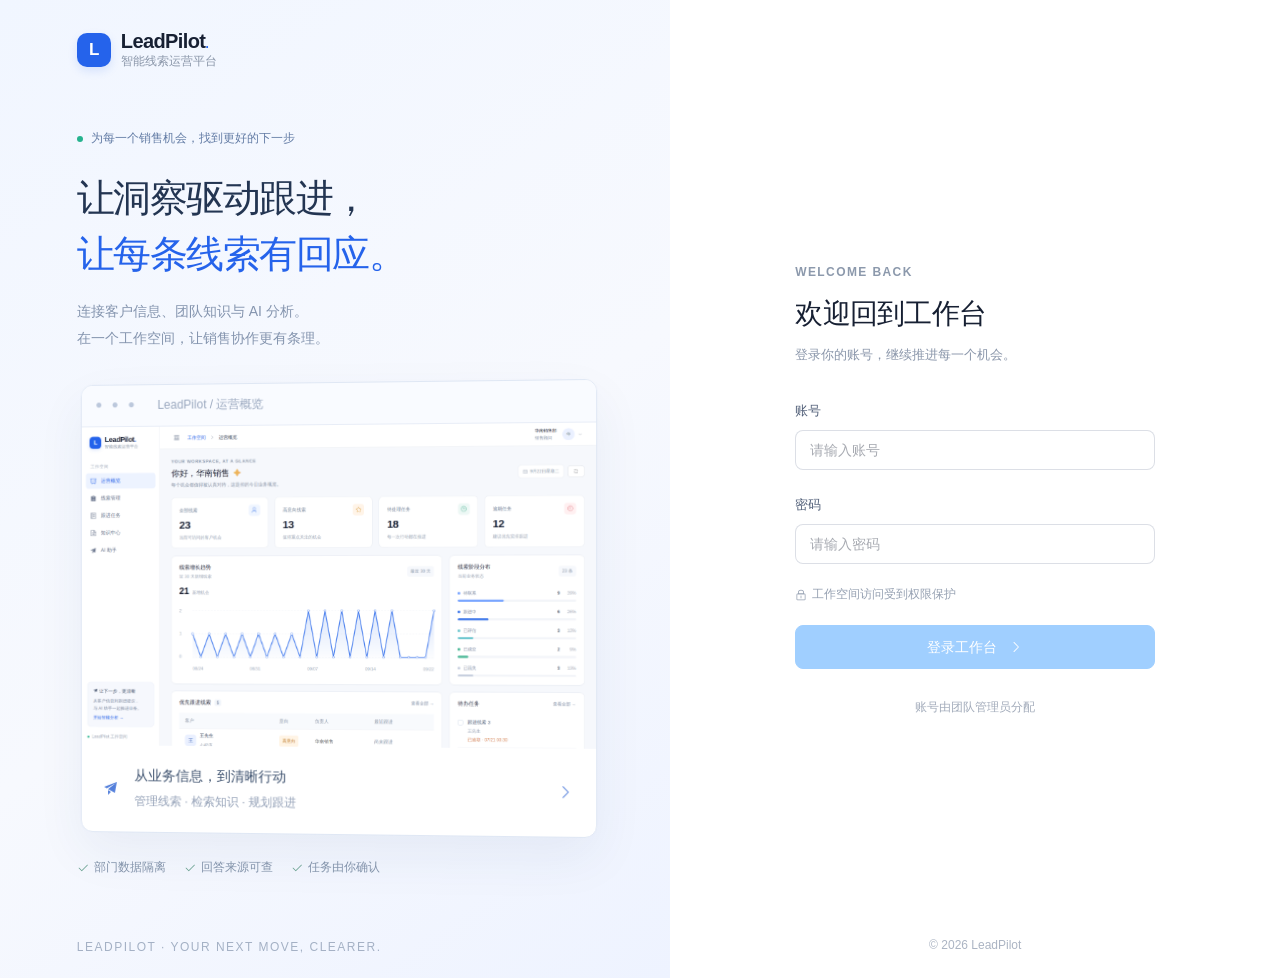
==== index.html @ a3a74294 "deploy: publish LeadPilot web app" ====
<!doctype html>
<html lang="zh-CN">
  <head>
    <meta charset="UTF-8" />
    <meta name="viewport" content="width=device-width, initial-scale=1.0" />
    <meta name="theme-color" content="#152921" />
    <title>LeadPilot 线索运营台</title>
    <script type="module" crossorigin src="/assets/index-BBjJSBYx.js"></script>
    <link rel="stylesheet" crossorigin href="/assets/index-i3-gqERz.css">
  </head>
  <body><div id="app"></div></body>
</html>
---- assets/index-i3-gqERz.css ----
:root{--el-color-white:#fff;--el-color-black:#000;--el-color-primary-rgb:64, 158, 255;--el-color-success-rgb:103, 194, 58;--el-color-warning-rgb:230, 162, 60;--el-color-danger-rgb:245, 108, 108;--el-color-error-rgb:245, 108, 108;--el-color-info-rgb:144, 147, 153;--el-font-size-extra-large:20px;--el-font-size-large:18px;--el-font-size-medium:16px;--el-font-size-base:14px;--el-font-size-small:13px;--el-font-size-extra-small:12px;--el-font-family:"Helvetica Neue", Helvetica, "PingFang SC", "Hiragino Sans GB", "Microsoft YaHei", "微软雅黑", Arial, sans-serif;--el-font-weight-primary:500;--el-font-line-height-primary:24px;--el-index-normal:1;--el-index-top:1000;--el-index-popper:2000;--el-border-radius-base:4px;--el-border-radius-small:2px;--el-border-radius-round:20px;--el-border-radius-circle:100%;--el-transition-duration:.3s;--el-transition-duration-fast:.2s;--el-transition-function-ease-in-out-bezier:cubic-bezier(.645, .045, .355, 1);--el-transition-function-fast-bezier:cubic-bezier(.23, 1, .32, 1);--el-transition-all:all var(--el-transition-duration) var(--el-transition-function-ease-in-out-bezier);--el-transition-fade:opacity var(--el-transition-duration) var(--el-transition-function-fast-bezier);--el-transition-md-fade:transform var(--el-transition-duration) var(--el-transition-function-fast-bezier), opacity var(--el-transition-duration) var(--el-transition-function-fast-bezier);--el-transition-fade-linear:opacity var(--el-transition-duration-fast) linear;--el-transition-border:border-color var(--el-transition-duration-fast) var(--el-transition-function-ease-in-out-bezier);--el-transition-box-shadow:box-shadow var(--el-transition-duration-fast) var(--el-transition-function-ease-in-out-bezier);--el-transition-color:color var(--el-transition-duration-fast) var(--el-transition-function-ease-in-out-bezier);--el-component-size-large:40px;--el-component-size:32px;--el-component-size-small:24px;--lightningcss-light:initial;--lightningcss-dark: ;color-scheme:light;--el-color-primary:#409eff;--el-color-primary-light-3:#79bbff;--el-color-primary-light-5:#a0cfff;--el-color-primary-light-7:#c6e2ff;--el-color-primary-light-8:#d9ecff;--el-color-primary-light-9:#ecf5ff;--el-color-primary-dark-2:#337ecc;--el-color-success:#67c23a;--el-color-success-light-3:#95d475;--el-color-success-light-5:#b3e19d;--el-color-success-light-7:#d1edc4;--el-color-success-light-8:#e1f3d8;--el-color-success-light-9:#f0f9eb;--el-color-success-dark-2:#529b2e;--el-color-warning:#e6a23c;--el-color-warning-light-3:#eebe77;--el-color-warning-light-5:#f3d19e;--el-color-warning-light-7:#f8e3c5;--el-color-warning-light-8:#faecd8;--el-color-warning-light-9:#fdf6ec;--el-color-warning-dark-2:#b88230;--el-color-danger:#f56c6c;--el-color-danger-light-3:#f89898;--el-color-danger-light-5:#fab6b6;--el-color-danger-light-7:#fcd3d3;--el-color-danger-light-8:#fde2e2;--el-color-danger-light-9:#fef0f0;--el-color-danger-dark-2:#c45656;--el-color-error:#f56c6c;--el-color-error-light-3:#f89898;--el-color-error-light-5:#fab6b6;--el-color-error-light-7:#fcd3d3;--el-color-error-light-8:#fde2e2;--el-color-error-light-9:#fef0f0;--el-color-error-dark-2:#c45656;--el-color-info:#909399;--el-color-info-light-3:#b1b3b8;--el-color-info-light-5:#c8c9cc;--el-color-info-light-7:#dedfe0;--el-color-info-light-8:#e9e9eb;--el-color-info-light-9:#f4f4f5;--el-color-info-dark-2:#73767a;--el-bg-color:#fff;--el-bg-color-page:#f2f3f5;--el-bg-color-overlay:#fff;--el-text-color-primary:#303133;--el-text-color-regular:#606266;--el-text-color-secondary:#909399;--el-text-color-placeholder:#a8abb2;--el-text-color-disabled:#c0c4cc;--el-border-color:#dcdfe6;--el-border-color-light:#e4e7ed;--el-border-color-lighter:#ebeef5;--el-border-color-extra-light:#f2f6fc;--el-border-color-dark:#d4d7de;--el-border-color-darker:#cdd0d6;--el-fill-color:#f0f2f5;--el-fill-color-light:#f5f7fa;--el-fill-color-lighter:#fafafa;--el-fill-color-extra-light:#fafcff;--el-fill-color-dark:#ebedf0;--el-fill-color-darker:#e6e8eb;--el-fill-color-blank:#fff;--el-box-shadow:0px 12px 32px 4px #0000000a, 0px 8px 20px #00000014;--el-box-shadow-light:0px 0px 12px #0000001f;--el-box-shadow-lighter:0px 0px 6px #0000001f;--el-box-shadow-dark:0px 16px 48px 16px #00000014, 0px 12px 32px #0000001f, 0px 8px 16px -8px #00000029;--el-disabled-bg-color:var(--el-fill-color-light);--el-disabled-text-color:var(--el-text-color-placeholder);--el-disabled-border-color:var(--el-border-color-light);--el-overlay-color:#000c;--el-overlay-color-light:#000000b3;--el-overlay-color-lighter:#00000080;--el-mask-color:#ffffffe6;--el-mask-color-extra-light:#ffffff4d;--el-border-width:1px;--el-border-style:solid;--el-border-color-hover:var(--el-text-color-disabled);--el-border:var(--el-border-width) var(--el-border-style) var(--el-border-color);--el-svg-monochrome-grey:var(--el-border-color)}.fade-in-linear-enter-active,.fade-in-linear-leave-active{transition:var(--el-transition-fade-linear)}.fade-in-linear-enter-from,.fade-in-linear-leave-to{opacity:0}.el-fade-in-linear-enter-active,.el-fade-in-linear-leave-active{transition:var(--el-transition-fade-linear)}.el-fade-in-linear-enter-from,.el-fade-in-linear-leave-to{opacity:0}.el-fade-in-enter-active,.el-fade-in-leave-active{transition:all var(--el-transition-duration) cubic-bezier(.55,0,.1,1)}.el-fade-in-enter-from,.el-fade-in-leave-active{opacity:0}.el-zoom-in-center-enter-active,.el-zoom-in-center-leave-active{transition:all var(--el-transition-duration) cubic-bezier(.55,0,.1,1)}.el-zoom-in-center-enter-from,.el-zoom-in-center-leave-active{opacity:0;transform:scaleX(0)}.el-zoom-in-top-enter-active,.el-zoom-in-top-leave-active{opacity:1;transition:var(--el-transition-md-fade);transform-origin:top;transform:scaleY(1)}.el-zoom-in-top-enter-active[data-popper-placement^=top],.el-zoom-in-top-leave-active[data-popper-placement^=top]{transform-origin:bottom}.el-zoom-in-top-enter-from,.el-zoom-in-top-leave-active{opacity:0;transform:scaleY(0)}.el-zoom-in-bottom-enter-active,.el-zoom-in-bottom-leave-active{opacity:1;transition:var(--el-transition-md-fade);transform-origin:bottom;transform:scaleY(1)}.el-zoom-in-bottom-enter-from,.el-zoom-in-bottom-leave-active{opacity:0;transform:scaleY(0)}.el-zoom-in-left-enter-active,.el-zoom-in-left-leave-active{opacity:1;transition:var(--el-transition-md-fade);transform-origin:0 0;transform:scale(1)}.el-zoom-in-left-enter-from,.el-zoom-in-left-leave-active{opacity:0;transform:scale(.45)}.collapse-transition{transition:var(--el-transition-duration) height ease-in-out,var(--el-transition-duration) padding-top ease-in-out,var(--el-transition-duration) padding-bottom ease-in-out}.el-collapse-transition-leave-active,.el-collapse-transition-enter-active{transition:var(--el-transition-duration) max-height ease-in-out,var(--el-transition-duration) padding-top ease-in-out,var(--el-transition-duration) padding-bottom ease-in-out}.horizontal-collapse-transition{transition:var(--el-transition-duration) width ease-in-out,var(--el-transition-duration) padding-left ease-in-out,var(--el-transition-duration) padding-right ease-in-out}.el-list-enter-active,.el-list-leave-active{transition:all 1s}.el-list-enter-from,.el-list-leave-to{opacity:0;transform:translateY(-30px)}.el-list-leave-active{position:absolute!important}.el-opacity-transition{transition:opacity var(--el-transition-duration) cubic-bezier(.55,0,.1,1)}.el-icon--right{margin-left:5px}.el-icon--left{margin-right:5px}@keyframes rotating{0%{transform:rotate(0)}to{transform:rotate(360deg)}}.el-icon{--color:inherit;fill:currentColor;width:1em;height:1em;color:var(--color);line-height:1em;font-size:inherit;justify-content:center;align-items:center;display:inline-flex;position:relative}.el-icon.is-loading{animation:2s linear infinite rotating}.el-icon svg{width:1em;height:1em}.el-affix--fixed{position:fixed}.el-alert{--el-alert-padding:8px 16px;--el-alert-border-radius-base:var(--el-border-radius-base);--el-alert-title-font-size:14px;--el-alert-title-with-description-font-size:16px;--el-alert-description-font-size:14px;--el-alert-close-font-size:16px;--el-alert-close-customed-font-size:14px;--el-alert-icon-size:16px;--el-alert-icon-large-size:28px;width:100%;padding:var(--el-alert-padding);box-sizing:border-box;border-radius:var(--el-alert-border-radius-base);background-color:var(--el-color-white);opacity:1;transition:opacity var(--el-transition-duration-fast);align-items:center;margin:0;display:flex;position:relative;overflow:hidden}.el-alert.is-light .el-alert__close-btn{color:var(--el-text-color-placeholder)}.el-alert.is-dark .el-alert__close-btn,.el-alert.is-dark .el-alert__description{color:var(--el-color-white)}.el-alert.is-center{justify-content:center}.el-alert--primary{--el-alert-bg-color:var(--el-color-primary-light-9)}.el-alert--primary.is-light{background-color:var(--el-alert-bg-color);color:var(--el-color-primary)}.el-alert--primary.is-light .el-alert__description{color:var(--el-color-primary)}.el-alert--primary.is-dark{background-color:var(--el-color-primary);color:var(--el-color-white)}.el-alert--success{--el-alert-bg-color:var(--el-color-success-light-9)}.el-alert--success.is-light{background-color:var(--el-alert-bg-color);color:var(--el-color-success)}.el-alert--success.is-light .el-alert__description{color:var(--el-color-success)}.el-alert--success.is-dark{background-color:var(--el-color-success);color:var(--el-color-white)}.el-alert--info{--el-alert-bg-color:var(--el-color-info-light-9)}.el-alert--info.is-light{background-color:var(--el-alert-bg-color);color:var(--el-color-info)}.el-alert--info.is-light .el-alert__description{color:var(--el-color-info)}.el-alert--info.is-dark{background-color:var(--el-color-info);color:var(--el-color-white)}.el-alert--warning{--el-alert-bg-color:var(--el-color-warning-light-9)}.el-alert--warning.is-light{background-color:var(--el-alert-bg-color);color:var(--el-color-warning)}.el-alert--warning.is-light .el-alert__description{color:var(--el-color-warning)}.el-alert--warning.is-dark{background-color:var(--el-color-warning);color:var(--el-color-white)}.el-alert--error{--el-alert-bg-color:var(--el-color-error-light-9)}.el-alert--error.is-light{background-color:var(--el-alert-bg-color);color:var(--el-color-error)}.el-alert--error.is-light .el-alert__description{color:var(--el-color-error)}.el-alert--error.is-dark{background-color:var(--el-color-error);color:var(--el-color-white)}.el-alert__content{flex-direction:column;gap:4px;display:flex}.el-alert .el-alert__icon{font-size:var(--el-alert-icon-size);width:var(--el-alert-icon-size);margin-right:8px}.el-alert .el-alert__icon.is-big{font-size:var(--el-alert-icon-large-size);width:var(--el-alert-icon-large-size);margin-right:12px}.el-alert__title{font-size:var(--el-alert-title-font-size);line-height:24px}.el-alert__title.with-description{font-size:var(--el-alert-title-with-description-font-size)}.el-alert .el-alert__description{font-size:var(--el-alert-description-font-size);margin:0}.el-alert .el-alert__close-btn{font-size:var(--el-alert-close-font-size);opacity:1;cursor:pointer;position:absolute;top:12px;right:16px}.el-alert .el-alert__close-btn.is-customed{font-style:normal;font-size:var(--el-alert-close-customed-font-size);line-height:24px;top:8px}.el-alert-fade-enter-from,.el-alert-fade-leave-active{opacity:0}.el-aside{box-sizing:border-box;width:var(--el-aside-width,300px);flex-shrink:0;overflow:auto}.el-autocomplete{--el-input-text-color:var(--el-text-color-regular);--el-input-border:var(--el-border);--el-input-hover-border:var(--el-border-color-hover);--el-input-focus-border:var(--el-color-primary);--el-input-transparent-border:0 0 0 1px transparent inset;--el-input-border-color:var(--el-border-color);--el-input-border-radius:var(--el-border-radius-base);--el-input-bg-color:var(--el-fill-color-blank);--el-input-icon-color:var(--el-text-color-placeholder);--el-input-placeholder-color:var(--el-text-color-placeholder);--el-input-hover-border-color:var(--el-border-color-hover);--el-input-clear-hover-color:var(--el-text-color-secondary);--el-input-focus-border-color:var(--el-color-primary);--el-input-width:100%;width:var(--el-input-width);display:inline-block;position:relative}.el-autocomplete__popper.el-popper{background:var(--el-bg-color-overlay);border:1px solid var(--el-border-color-light);box-shadow:var(--el-box-shadow-light)}.el-autocomplete__popper.el-popper .el-popper__arrow:before{border:1px solid var(--el-border-color-light)}.el-autocomplete__popper.el-popper[data-popper-placement^=top] .el-popper__arrow:before{border-top-color:#0000;border-left-color:#0000}.el-autocomplete__popper.el-popper[data-popper-placement^=bottom] .el-popper__arrow:before{border-bottom-color:#0000;border-right-color:#0000}.el-autocomplete__popper.el-popper[data-popper-placement^=left] .el-popper__arrow:before{border-bottom-color:#0000;border-left-color:#0000}.el-autocomplete__popper.el-popper[data-popper-placement^=right] .el-popper__arrow:before{border-top-color:#0000;border-right-color:#0000}.el-autocomplete-suggestion{border-radius:var(--el-border-radius-base);box-sizing:border-box}.el-autocomplete-suggestion__header{border-bottom:1px solid var(--el-border-color-lighter);padding:10px}.el-autocomplete-suggestion__footer{border-top:1px solid var(--el-border-color-lighter);padding:10px}.el-autocomplete-suggestion__wrap{box-sizing:border-box;max-height:280px;padding:10px 0}.el-autocomplete-suggestion__list{margin:0;padding:0}.el-autocomplete-suggestion li{cursor:pointer;color:var(--el-text-color-regular);line-height:34px;font-size:var(--el-font-size-base);text-align:left;text-overflow:ellipsis;white-space:nowrap;margin:0;padding:0 20px;list-style:none;overflow:hidden}.el-autocomplete-suggestion li:hover,.el-autocomplete-suggestion li.highlighted{background-color:var(--el-fill-color-light)}.el-autocomplete-suggestion li.divider{border-top:1px solid var(--el-color-black);margin-top:6px}.el-autocomplete-suggestion li.divider:last-child{margin-bottom:-6px}.el-autocomplete-suggestion.is-loading li{cursor:default;height:100px;color:var(--el-text-color-secondary);justify-content:center;align-items:center;font-size:20px;display:flex}.el-autocomplete-suggestion.is-loading li:hover{background-color:var(--el-bg-color-overlay)}.el-avatar{--el-avatar-text-color:var(--el-color-white);--el-avatar-bg-color:var(--el-text-color-disabled);--el-avatar-text-size:14px;--el-avatar-icon-size:18px;--el-avatar-border-radius:var(--el-border-radius-base);--el-avatar-size-large:56px;--el-avatar-size:40px;--el-avatar-size-small:24px;box-sizing:border-box;text-align:center;color:var(--el-avatar-text-color);background:var(--el-avatar-bg-color);width:var(--el-avatar-size);height:var(--el-avatar-size);font-size:var(--el-avatar-text-size);outline:none;justify-content:center;align-items:center;display:inline-flex;overflow:hidden}.el-avatar>img{width:100%;height:100%;display:block}.el-avatar--circle{border-radius:50%}.el-avatar--square{border-radius:var(--el-avatar-border-radius)}.el-avatar--icon{font-size:var(--el-avatar-icon-size)}.el-avatar--small{--el-avatar-size:24px}.el-avatar--large{--el-avatar-size:56px}.el-avatar-group{--el-avatar-group-item-gap:-8px;--el-avatar-group-collapse-item-gap:4px;display:inline-flex}.el-avatar-group .el-avatar{border:1px solid var(--el-border-color-extra-light)}.el-avatar-group .el-avatar:not(:first-child){margin-left:var(--el-avatar-group-item-gap)}.el-avatar-group__collapse-avatars{--el-avatar-group-item-gap:-8px;--el-avatar-group-collapse-item-gap:4px}.el-avatar-group__collapse-avatars .el-avatar:not(:first-child){margin-left:var(--el-avatar-group-collapse-item-gap)}.el-backtop{--el-backtop-bg-color:var(--el-bg-color-overlay);--el-backtop-text-color:var(--el-color-primary);--el-backtop-hover-bg-color:var(--el-border-color-extra-light);background-color:var(--el-backtop-bg-color);width:40px;height:40px;color:var(--el-backtop-text-color);box-shadow:var(--el-box-shadow-lighter);cursor:pointer;z-index:5;border-radius:50%;justify-content:center;align-items:center;font-size:20px;display:flex;position:fixed}.el-backtop:hover{background-color:var(--el-backtop-hover-bg-color)}.el-backtop__icon{font-size:20px}.el-badge{--el-badge-bg-color:var(--el-color-danger);--el-badge-radius:10px;--el-badge-font-size:12px;--el-badge-padding:6px;--el-badge-size:18px;vertical-align:middle;width:-moz-fit-content;width:fit-content;display:inline-block;position:relative}.el-badge__content{background-color:var(--el-badge-bg-color);border-radius:var(--el-badge-radius);color:var(--el-color-white);font-size:var(--el-badge-font-size);height:var(--el-badge-size);padding:0 var(--el-badge-padding);white-space:nowrap;border:1px solid var(--el-bg-color);justify-content:center;align-items:center;display:inline-flex}.el-badge__content.is-fixed{top:0;right:calc(1px + var(--el-badge-size) / 2);z-index:var(--el-index-normal);position:absolute;transform:translateY(-50%)translate(100%)}.el-badge__content.is-fixed.is-dot{right:5px}.el-badge__content.is-dot{border-radius:50%;width:8px;height:8px;padding:0;right:0}.el-badge__content.is-hide-zero{display:none}.el-badge__content--primary{background-color:var(--el-color-primary)}.el-badge__content--success{background-color:var(--el-color-success)}.el-badge__content--warning{background-color:var(--el-color-warning)}.el-badge__content--info{background-color:var(--el-color-info)}.el-badge__content--danger{background-color:var(--el-color-danger)}.el-breadcrumb__separator{color:var(--el-text-color-placeholder);margin:0 9px;font-weight:700}.el-breadcrumb__separator.el-icon{margin:0 6px;font-weight:400}.el-breadcrumb__separator.el-icon svg{vertical-align:middle}.el-breadcrumb__item{float:left;align-items:center;display:inline-flex}.el-breadcrumb__inner{color:var(--el-text-color-regular)}.el-breadcrumb__inner.is-link,.el-breadcrumb__inner a{transition:var(--el-transition-color);color:var(--el-text-color-primary);font-weight:700;text-decoration:none}.el-breadcrumb__inner.is-link:hover,.el-breadcrumb__inner a:hover{color:var(--el-color-primary);cursor:pointer}.el-breadcrumb__item:last-child .el-breadcrumb__inner,.el-breadcrumb__item:last-child .el-breadcrumb__inner:hover,.el-breadcrumb__item:last-child .el-breadcrumb__inner a,.el-breadcrumb__item:last-child .el-breadcrumb__inner a:hover{color:var(--el-text-color-regular);cursor:text;font-weight:400}.el-breadcrumb__item:last-child .el-breadcrumb__separator{display:none}.el-breadcrumb{font-size:14px;line-height:1}.el-breadcrumb:before,.el-breadcrumb:after{content:"";display:table}.el-breadcrumb:after{clear:both}.el-button-group>.el-button+.el-button{margin-left:0}.el-button-group>.el-button:first-child:last-child{border-top-right-radius:var(--el-border-radius-base);border-bottom-right-radius:var(--el-border-radius-base);border-top-left-radius:var(--el-border-radius-base);border-bottom-left-radius:var(--el-border-radius-base)}.el-button-group>.el-button:first-child:last-child.is-round{border-radius:var(--el-border-radius-round)}.el-button-group>.el-button:first-child:last-child.is-circle{border-radius:50%}.el-button-group>.el-button:not(:first-child):not(:last-child){border-radius:0}.el-button-group>.el-button:hover,.el-button-group>.el-button:focus,.el-button-group>.el-button:active,.el-button-group>.el-button.is-active{z-index:1}.el-button-group--horizontal{vertical-align:middle;display:inline-block}.el-button-group--horizontal:before,.el-button-group--horizontal:after{content:"";display:table}.el-button-group--horizontal:after{clear:both}.el-button-group--horizontal>.el-button{float:left;position:relative}.el-button-group--horizontal>.el-button:first-child{border-top-right-radius:0;border-bottom-right-radius:0}.el-button-group--horizontal>.el-button:last-child{border-top-left-radius:0;border-bottom-left-radius:0}.el-button-group--horizontal>.el-button:not(:last-child){margin-right:-1px}.el-button-group--horizontal .el-button--primary:first-child{border-right-color:var(--el-button-divide-border-color)}.el-button-group--horizontal .el-button--primary:last-child{border-left-color:var(--el-button-divide-border-color)}.el-button-group--horizontal .el-button--primary:not(:first-child):not(:last-child){border-left-color:var(--el-button-divide-border-color);border-right-color:var(--el-button-divide-border-color)}.el-button-group--horizontal .el-button--success:first-child{border-right-color:var(--el-button-divide-border-color)}.el-button-group--horizontal .el-button--success:last-child{border-left-color:var(--el-button-divide-border-color)}.el-button-group--horizontal .el-button--success:not(:first-child):not(:last-child){border-left-color:var(--el-button-divide-border-color);border-right-color:var(--el-button-divide-border-color)}.el-button-group--horizontal .el-button--warning:first-child{border-right-color:var(--el-button-divide-border-color)}.el-button-group--horizontal .el-button--warning:last-child{border-left-color:var(--el-button-divide-border-color)}.el-button-group--horizontal .el-button--warning:not(:first-child):not(:last-child){border-left-color:var(--el-button-divide-border-color);border-right-color:var(--el-button-divide-border-color)}.el-button-group--horizontal .el-button--danger:first-child{border-right-color:var(--el-button-divide-border-color)}.el-button-group--horizontal .el-button--danger:last-child{border-left-color:var(--el-button-divide-border-color)}.el-button-group--horizontal .el-button--danger:not(:first-child):not(:last-child){border-left-color:var(--el-button-divide-border-color);border-right-color:var(--el-button-divide-border-color)}.el-button-group--horizontal .el-button--info:first-child{border-right-color:var(--el-button-divide-border-color)}.el-button-group--horizontal .el-button--info:last-child{border-left-color:var(--el-button-divide-border-color)}.el-button-group--horizontal .el-button--info:not(:first-child):not(:last-child){border-left-color:var(--el-button-divide-border-color);border-right-color:var(--el-button-divide-border-color)}.el-button-group--horizontal>.el-dropdown>.el-button{border-left-color:var(--el-button-divide-border-color);border-top-left-radius:0;border-bottom-left-radius:0}.el-button-group--vertical{flex-direction:column;align-items:stretch;display:inline-flex}.el-button-group--vertical>.el-button{margin-top:-1px}.el-button-group--vertical>.el-button:first-child{border-bottom-right-radius:0;border-bottom-left-radius:0}.el-button-group--vertical>.el-button:last-child{border-top-left-radius:0;border-top-right-radius:0}.el-button-group--vertical>.el-dropdown{margin-top:-1px}.el-button-group--vertical>.el-dropdown>.el-button{border-left-color:var(--el-button-divide-border-color);border-top-left-radius:0;border-top-right-radius:0}.el-button-group--vertical .el-button--primary:first-child{border-bottom-color:var(--el-button-divide-border-color)}.el-button-group--vertical .el-button--primary:last-child{border-top-color:var(--el-button-divide-border-color)}.el-button-group--vertical .el-button--primary:not(:first-child):not(:last-child){border-top-color:var(--el-button-divide-border-color);border-bottom-color:var(--el-button-divide-border-color)}.el-button-group--vertical .el-button--success:first-child{border-bottom-color:var(--el-button-divide-border-color)}.el-button-group--vertical .el-button--success:last-child{border-top-color:var(--el-button-divide-border-color)}.el-button-group--vertical .el-button--success:not(:first-child):not(:last-child){border-top-color:var(--el-button-divide-border-color);border-bottom-color:var(--el-button-divide-border-color)}.el-button-group--vertical .el-button--warning:first-child{border-bottom-color:var(--el-button-divide-border-color)}.el-button-group--vertical .el-button--warning:last-child{border-top-color:var(--el-button-divide-border-color)}.el-button-group--vertical .el-button--warning:not(:first-child):not(:last-child){border-top-color:var(--el-button-divide-border-color);border-bottom-color:var(--el-button-divide-border-color)}.el-button-group--vertical .el-button--danger:first-child{border-bottom-color:var(--el-button-divide-border-color)}.el-button-group--vertical .el-button--danger:last-child{border-top-color:var(--el-button-divide-border-color)}.el-button-group--vertical .el-button--danger:not(:first-child):not(:last-child){border-top-color:var(--el-button-divide-border-color);border-bottom-color:var(--el-button-divide-border-color)}.el-button-group--vertical .el-button--info:first-child{border-bottom-color:var(--el-button-divide-border-color)}.el-button-group--vertical .el-button--info:last-child{border-top-color:var(--el-button-divide-border-color)}.el-button-group--vertical .el-button--info:not(:first-child):not(:last-child){border-top-color:var(--el-button-divide-border-color);border-bottom-color:var(--el-button-divide-border-color)}.el-button{--el-button-font-weight:var(--el-font-weight-primary);--el-button-border-color:var(--el-border-color);--el-button-bg-color:var(--el-fill-color-blank);--el-button-text-color:var(--el-text-color-regular);--el-button-disabled-text-color:var(--el-disabled-text-color);--el-button-disabled-bg-color:var(--el-fill-color-blank);--el-button-disabled-border-color:var(--el-border-color-light);--el-button-divide-border-color:#ffffff80;--el-button-hover-text-color:var(--el-color-primary);--el-button-hover-bg-color:var(--el-color-primary-light-9);--el-button-hover-border-color:var(--el-color-primary-light-7);--el-button-active-text-color:var(--el-button-hover-text-color);--el-button-active-border-color:var(--el-color-primary);--el-button-active-bg-color:var(--el-button-hover-bg-color);--el-button-outline-color:var(--el-color-primary-light-5);--el-button-hover-link-text-color:var(--el-text-color-secondary);--el-button-active-color:var(--el-text-color-primary);white-space:nowrap;cursor:pointer;height:32px;color:var(--el-button-text-color);text-align:center;box-sizing:border-box;line-height:1;font-weight:var(--el-button-font-weight);-webkit-user-select:none;user-select:none;vertical-align:middle;-webkit-appearance:none;background-color:var(--el-button-bg-color);border:var(--el-border);border-color:var(--el-button-border-color);outline:none;justify-content:center;align-items:center;transition:all .1s;display:inline-flex}.el-button:hover{color:var(--el-button-hover-text-color);border-color:var(--el-button-hover-border-color);background-color:var(--el-button-hover-bg-color);outline:none}.el-button:active{color:var(--el-button-active-text-color);border-color:var(--el-button-active-border-color);background-color:var(--el-button-active-bg-color);outline:none}.el-button:focus-visible{outline:2px solid var(--el-button-outline-color);outline-offset:1px;transition:outline-offset,outline}.el-button>span{align-items:center;display:inline-flex}.el-button+.el-button{margin-left:12px}.el-button{font-size:var(--el-font-size-base);border-radius:var(--el-border-radius-base);padding:8px 15px}.el-button.is-round{padding:8px 15px}.el-button::-moz-focus-inner{border:0}.el-button [class*=el-icon]+span{margin-left:6px}.el-button [class*=el-icon] svg{vertical-align:bottom}.el-button.is-plain{--el-button-hover-text-color:var(--el-color-primary);--el-button-hover-bg-color:var(--el-fill-color-blank);--el-button-hover-border-color:var(--el-color-primary)}.el-button.is-active{color:var(--el-button-active-text-color);border-color:var(--el-button-active-border-color);background-color:var(--el-button-active-bg-color);outline:none}.el-button.is-disabled,.el-button.is-disabled:hover{color:var(--el-button-disabled-text-color);cursor:not-allowed;background-image:none;background-color:var(--el-button-disabled-bg-color);border-color:var(--el-button-disabled-border-color)}.el-button.is-loading{pointer-events:none;position:relative}.el-button.is-loading:before{z-index:1;pointer-events:none;content:"";border-radius:inherit;background-color:var(--el-mask-color-extra-light);position:absolute;top:-1px;bottom:-1px;left:-1px;right:-1px}.el-button.is-round{border-radius:var(--el-border-radius-round)}.el-button.is-dashed{--el-button-hover-text-color:var(--el-color-primary);--el-button-hover-bg-color:var(--el-fill-color-blank);--el-button-hover-border-color:var(--el-color-primary);border-style:dashed}.el-button.is-circle{border-radius:50%;width:32px;padding:8px}.el-button.is-text{color:var(--el-button-text-color);background-color:#0000;border:0 solid #0000}.el-button.is-text.is-disabled{color:var(--el-button-disabled-text-color);background-color:#0000!important}.el-button.is-text:not(.is-disabled):hover{background-color:var(--el-fill-color-light)}.el-button.is-text:not(.is-disabled):focus-visible{outline:2px solid var(--el-button-outline-color);outline-offset:1px;transition:outline-offset,outline}.el-button.is-text:not(.is-disabled):active{background-color:var(--el-fill-color)}.el-button.is-text:not(.is-disabled).is-has-bg{background-color:var(--el-fill-color-light)}.el-button.is-text:not(.is-disabled).is-has-bg:hover{background-color:var(--el-fill-color)}.el-button.is-text:not(.is-disabled).is-has-bg:active{background-color:var(--el-fill-color-dark)}.el-button__text--expand{letter-spacing:.3em;margin-right:-.3em}.el-button.is-link{color:var(--el-button-text-color);background:0 0;border-color:#0000;height:auto;padding:2px}.el-button.is-link:hover{color:var(--el-button-hover-link-text-color)}.el-button.is-link.is-disabled{color:var(--el-button-disabled-text-color);background-color:#0000!important;border-color:#0000!important}.el-button.is-link:not(.is-disabled):hover{background-color:#0000;border-color:#0000}.el-button.is-link:not(.is-disabled):active{color:var(--el-button-active-color);background-color:#0000;border-color:#0000}.el-button--text{color:var(--el-color-primary);background:0 0;border-color:#0000;padding-left:0;padding-right:0}.el-button--text.is-disabled{color:var(--el-button-disabled-text-color);background-color:#0000!important;border-color:#0000!important}.el-button--text:not(.is-disabled):hover{color:var(--el-color-primary-light-3);background-color:#0000;border-color:#0000}.el-button--text:not(.is-disabled):active{color:var(--el-color-primary-dark-2);background-color:#0000;border-color:#0000}.el-button__link--expand{letter-spacing:.3em;margin-right:-.3em}.el-button--primary{--el-button-text-color:var(--el-color-white);--el-button-bg-color:var(--el-color-primary);--el-button-border-color:var(--el-color-primary);--el-button-outline-color:var(--el-color-primary-light-5);--el-button-active-color:var(--el-color-primary-dark-2);--el-button-hover-text-color:var(--el-color-white);--el-button-hover-link-text-color:var(--el-color-primary-light-5);--el-button-hover-bg-color:var(--el-color-primary-light-3);--el-button-hover-border-color:var(--el-color-primary-light-3);--el-button-active-bg-color:var(--el-color-primary-dark-2);--el-button-active-border-color:var(--el-color-primary-dark-2);--el-button-disabled-text-color:var(--el-color-white);--el-button-disabled-bg-color:var(--el-color-primary-light-5);--el-button-disabled-border-color:var(--el-color-primary-light-5)}.el-button--primary.is-plain,.el-button--primary.is-text,.el-button--primary.is-link{--el-button-text-color:var(--el-color-primary);--el-button-bg-color:var(--el-color-primary-light-9);--el-button-border-color:var(--el-color-primary-light-5);--el-button-hover-text-color:var(--el-color-white);--el-button-hover-bg-color:var(--el-color-primary);--el-button-hover-border-color:var(--el-color-primary);--el-button-active-text-color:var(--el-color-white)}.el-button--primary.is-plain.is-disabled,.el-button--primary.is-plain.is-disabled:hover,.el-button--primary.is-plain.is-disabled:focus,.el-button--primary.is-plain.is-disabled:active,.el-button--primary.is-text.is-disabled,.el-button--primary.is-text.is-disabled:hover,.el-button--primary.is-text.is-disabled:focus,.el-button--primary.is-text.is-disabled:active,.el-button--primary.is-link.is-disabled,.el-button--primary.is-link.is-disabled:hover,.el-button--primary.is-link.is-disabled:focus,.el-button--primary.is-link.is-disabled:active{color:var(--el-color-primary-light-5);background-color:var(--el-color-primary-light-9);border-color:var(--el-color-primary-light-8)}.el-button--primary.is-dashed{--el-button-text-color:var(--el-color-primary);--el-button-bg-color:var(--el-color-primary-light-9);--el-button-border-color:var(--el-color-primary-light-5);--el-button-hover-text-color:var(--el-color-primary);--el-button-hover-bg-color:var(--el-color-primary-light-9);--el-button-hover-border-color:var(--el-color-primary-light-3);--el-button-active-text-color:var(--el-color-primary-dark-2);--el-button-active-bg-color:var(--el-color-primary-light-9);--el-button-active-border-color:var(--el-color-primary-dark-2)}.el-button--primary.is-dashed.is-disabled,.el-button--primary.is-dashed.is-disabled:hover,.el-button--primary.is-dashed.is-disabled:focus,.el-button--primary.is-dashed.is-disabled:active{color:var(--el-color-primary-light-5);background-color:var(--el-color-primary-light-9);border-color:var(--el-color-primary-light-8)}.el-button--success{--el-button-text-color:var(--el-color-white);--el-button-bg-color:var(--el-color-success);--el-button-border-color:var(--el-color-success);--el-button-outline-color:var(--el-color-success-light-5);--el-button-active-color:var(--el-color-success-dark-2);--el-button-hover-text-color:var(--el-color-white);--el-button-hover-link-text-color:var(--el-color-success-light-5);--el-button-hover-bg-color:var(--el-color-success-light-3);--el-button-hover-border-color:var(--el-color-success-light-3);--el-button-active-bg-color:var(--el-color-success-dark-2);--el-button-active-border-color:var(--el-color-success-dark-2);--el-button-disabled-text-color:var(--el-color-white);--el-button-disabled-bg-color:var(--el-color-success-light-5);--el-button-disabled-border-color:var(--el-color-success-light-5)}.el-button--success.is-plain,.el-button--success.is-text,.el-button--success.is-link{--el-button-text-color:var(--el-color-success);--el-button-bg-color:var(--el-color-success-light-9);--el-button-border-color:var(--el-color-success-light-5);--el-button-hover-text-color:var(--el-color-white);--el-button-hover-bg-color:var(--el-color-success);--el-button-hover-border-color:var(--el-color-success);--el-button-active-text-color:var(--el-color-white)}.el-button--success.is-plain.is-disabled,.el-button--success.is-plain.is-disabled:hover,.el-button--success.is-plain.is-disabled:focus,.el-button--success.is-plain.is-disabled:active,.el-button--success.is-text.is-disabled,.el-button--success.is-text.is-disabled:hover,.el-button--success.is-text.is-disabled:focus,.el-button--success.is-text.is-disabled:active,.el-button--success.is-link.is-disabled,.el-button--success.is-link.is-disabled:hover,.el-button--success.is-link.is-disabled:focus,.el-button--success.is-link.is-disabled:active{color:var(--el-color-success-light-5);background-color:var(--el-color-success-light-9);border-color:var(--el-color-success-light-8)}.el-button--success.is-dashed{--el-button-text-color:var(--el-color-success);--el-button-bg-color:var(--el-color-success-light-9);--el-button-border-color:var(--el-color-success-light-5);--el-button-hover-text-color:var(--el-color-success);--el-button-hover-bg-color:var(--el-color-success-light-9);--el-button-hover-border-color:var(--el-color-success-light-3);--el-button-active-text-color:var(--el-color-success-dark-2);--el-button-active-bg-color:var(--el-color-success-light-9);--el-button-active-border-color:var(--el-color-success-dark-2)}.el-button--success.is-dashed.is-disabled,.el-button--success.is-dashed.is-disabled:hover,.el-button--success.is-dashed.is-disabled:focus,.el-button--success.is-dashed.is-disabled:active{color:var(--el-color-success-light-5);background-color:var(--el-color-success-light-9);border-color:var(--el-color-success-light-8)}.el-button--warning{--el-button-text-color:var(--el-color-white);--el-button-bg-color:var(--el-color-warning);--el-button-border-color:var(--el-color-warning);--el-button-outline-color:var(--el-color-warning-light-5);--el-button-active-color:var(--el-color-warning-dark-2);--el-button-hover-text-color:var(--el-color-white);--el-button-hover-link-text-color:var(--el-color-warning-light-5);--el-button-hover-bg-color:var(--el-color-warning-light-3);--el-button-hover-border-color:var(--el-color-warning-light-3);--el-button-active-bg-color:var(--el-color-warning-dark-2);--el-button-active-border-color:var(--el-color-warning-dark-2);--el-button-disabled-text-color:var(--el-color-white);--el-button-disabled-bg-color:var(--el-color-warning-light-5);--el-button-disabled-border-color:var(--el-color-warning-light-5)}.el-button--warning.is-plain,.el-button--warning.is-text,.el-button--warning.is-link{--el-button-text-color:var(--el-color-warning);--el-button-bg-color:var(--el-color-warning-light-9);--el-button-border-color:var(--el-color-warning-light-5);--el-button-hover-text-color:var(--el-color-white);--el-button-hover-bg-color:var(--el-color-warning);--el-button-hover-border-color:var(--el-color-warning);--el-button-active-text-color:var(--el-color-white)}.el-button--warning.is-plain.is-disabled,.el-button--warning.is-plain.is-disabled:hover,.el-button--warning.is-plain.is-disabled:focus,.el-button--warning.is-plain.is-disabled:active,.el-button--warning.is-text.is-disabled,.el-button--warning.is-text.is-disabled:hover,.el-button--warning.is-text.is-disabled:focus,.el-button--warning.is-text.is-disabled:active,.el-button--warning.is-link.is-disabled,.el-button--warning.is-link.is-disabled:hover,.el-button--warning.is-link.is-disabled:focus,.el-button--warning.is-link.is-disabled:active{color:var(--el-color-warning-light-5);background-color:var(--el-color-warning-light-9);border-color:var(--el-color-warning-light-8)}.el-button--warning.is-dashed{--el-button-text-color:var(--el-color-warning);--el-button-bg-color:var(--el-color-warning-light-9);--el-button-border-color:var(--el-color-warning-light-5);--el-button-hover-text-color:var(--el-color-warning);--el-button-hover-bg-color:var(--el-color-warning-light-9);--el-button-hover-border-color:var(--el-color-warning-light-3);--el-button-active-text-color:var(--el-color-warning-dark-2);--el-button-active-bg-color:var(--el-color-warning-light-9);--el-button-active-border-color:var(--el-color-warning-dark-2)}.el-button--warning.is-dashed.is-disabled,.el-button--warning.is-dashed.is-disabled:hover,.el-button--warning.is-dashed.is-disabled:focus,.el-button--warning.is-dashed.is-disabled:active{color:var(--el-color-warning-light-5);background-color:var(--el-color-warning-light-9);border-color:var(--el-color-warning-light-8)}.el-button--danger{--el-button-text-color:var(--el-color-white);--el-button-bg-color:var(--el-color-danger);--el-button-border-color:var(--el-color-danger);--el-button-outline-color:var(--el-color-danger-light-5);--el-button-active-color:var(--el-color-danger-dark-2);--el-button-hover-text-color:var(--el-color-white);--el-button-hover-link-text-color:var(--el-color-danger-light-5);--el-button-hover-bg-color:var(--el-color-danger-light-3);--el-button-hover-border-color:var(--el-color-danger-light-3);--el-button-active-bg-color:var(--el-color-danger-dark-2);--el-button-active-border-color:var(--el-color-danger-dark-2);--el-button-disabled-text-color:var(--el-color-white);--el-button-disabled-bg-color:var(--el-color-danger-light-5);--el-button-disabled-border-color:var(--el-color-danger-light-5)}.el-button--danger.is-plain,.el-button--danger.is-text,.el-button--danger.is-link{--el-button-text-color:var(--el-color-danger);--el-button-bg-color:var(--el-color-danger-light-9);--el-button-border-color:var(--el-color-danger-light-5);--el-button-hover-text-color:var(--el-color-white);--el-button-hover-bg-color:var(--el-color-danger);--el-button-hover-border-color:var(--el-color-danger);--el-button-active-text-color:var(--el-color-white)}.el-button--danger.is-plain.is-disabled,.el-button--danger.is-plain.is-disabled:hover,.el-button--danger.is-plain.is-disabled:focus,.el-button--danger.is-plain.is-disabled:active,.el-button--danger.is-text.is-disabled,.el-button--danger.is-text.is-disabled:hover,.el-button--danger.is-text.is-disabled:focus,.el-button--danger.is-text.is-disabled:active,.el-button--danger.is-link.is-disabled,.el-button--danger.is-link.is-disabled:hover,.el-button--danger.is-link.is-disabled:focus,.el-button--danger.is-link.is-disabled:active{color:var(--el-color-danger-light-5);background-color:var(--el-color-danger-light-9);border-color:var(--el-color-danger-light-8)}.el-button--danger.is-dashed{--el-button-text-color:var(--el-color-danger);--el-button-bg-color:var(--el-color-danger-light-9);--el-button-border-color:var(--el-color-danger-light-5);--el-button-hover-text-color:var(--el-color-danger);--el-button-hover-bg-color:var(--el-color-danger-light-9);--el-button-hover-border-color:var(--el-color-danger-light-3);--el-button-active-text-color:var(--el-color-danger-dark-2);--el-button-active-bg-color:var(--el-color-danger-light-9);--el-button-active-border-color:var(--el-color-danger-dark-2)}.el-button--danger.is-dashed.is-disabled,.el-button--danger.is-dashed.is-disabled:hover,.el-button--danger.is-dashed.is-disabled:focus,.el-button--danger.is-dashed.is-disabled:active{color:var(--el-color-danger-light-5);background-color:var(--el-color-danger-light-9);border-color:var(--el-color-danger-light-8)}.el-button--info{--el-button-text-color:var(--el-color-white);--el-button-bg-color:var(--el-color-info);--el-button-border-color:var(--el-color-info);--el-button-outline-color:var(--el-color-info-light-5);--el-button-active-color:var(--el-color-info-dark-2);--el-button-hover-text-color:var(--el-color-white);--el-button-hover-link-text-color:var(--el-color-info-light-5);--el-button-hover-bg-color:var(--el-color-info-light-3);--el-button-hover-border-color:var(--el-color-info-light-3);--el-button-active-bg-color:var(--el-color-info-dark-2);--el-button-active-border-color:var(--el-color-info-dark-2);--el-button-disabled-text-color:var(--el-color-white);--el-button-disabled-bg-color:var(--el-color-info-light-5);--el-button-disabled-border-color:var(--el-color-info-light-5)}.el-button--info.is-plain,.el-button--info.is-text,.el-button--info.is-link{--el-button-text-color:var(--el-color-info);--el-button-bg-color:var(--el-color-info-light-9);--el-button-border-color:var(--el-color-info-light-5);--el-button-hover-text-color:var(--el-color-white);--el-button-hover-bg-color:var(--el-color-info);--el-button-hover-border-color:var(--el-color-info);--el-button-active-text-color:var(--el-color-white)}.el-button--info.is-plain.is-disabled,.el-button--info.is-plain.is-disabled:hover,.el-button--info.is-plain.is-disabled:focus,.el-button--info.is-plain.is-disabled:active,.el-button--info.is-text.is-disabled,.el-button--info.is-text.is-disabled:hover,.el-button--info.is-text.is-disabled:focus,.el-button--info.is-text.is-disabled:active,.el-button--info.is-link.is-disabled,.el-button--info.is-link.is-disabled:hover,.el-button--info.is-link.is-disabled:focus,.el-button--info.is-link.is-disabled:active{color:var(--el-color-info-light-5);background-color:var(--el-color-info-light-9);border-color:var(--el-color-info-light-8)}.el-button--info.is-dashed{--el-button-text-color:var(--el-color-info);--el-button-bg-color:var(--el-color-info-light-9);--el-button-border-color:var(--el-color-info-light-5);--el-button-hover-text-color:var(--el-color-info);--el-button-hover-bg-color:var(--el-color-info-light-9);--el-button-hover-border-color:var(--el-color-info-light-3);--el-button-active-text-color:var(--el-color-info-dark-2);--el-button-active-bg-color:var(--el-color-info-light-9);--el-button-active-border-color:var(--el-color-info-dark-2)}.el-button--info.is-dashed.is-disabled,.el-button--info.is-dashed.is-disabled:hover,.el-button--info.is-dashed.is-disabled:focus,.el-button--info.is-dashed.is-disabled:active{color:var(--el-color-info-light-5);background-color:var(--el-color-info-light-9);border-color:var(--el-color-info-light-8)}.el-button--large{--el-button-size:40px;height:var(--el-button-size)}.el-button--large [class*=el-icon]+span{margin-left:8px}.el-button--large{font-size:var(--el-font-size-base);border-radius:var(--el-border-radius-base);padding:12px 19px}.el-button--large.is-round{padding:12px 19px}.el-button--large.is-circle{width:var(--el-button-size);padding:12px}.el-button--small{--el-button-size:24px;height:var(--el-button-size)}.el-button--small [class*=el-icon]+span{margin-left:4px}.el-button--small{border-radius:calc(var(--el-border-radius-base) - 1px);padding:5px 11px;font-size:12px}.el-button--small.is-round{padding:5px 11px}.el-button--small.is-circle{width:var(--el-button-size);padding:5px}.el-calendar{--el-calendar-border:var(--el-table-border,1px solid var(--el-border-color-lighter));--el-calendar-header-border-bottom:var(--el-calendar-border);--el-calendar-selected-bg-color:var(--el-color-primary-light-9);--el-calendar-cell-width:85px;background-color:var(--el-fill-color-blank)}.el-calendar__header{border-bottom:var(--el-calendar-header-border-bottom);justify-content:space-between;padding:12px 20px;display:flex}.el-calendar__title{color:var(--el-text-color);align-self:center}.el-calendar__body{padding:12px 20px 35px}.el-calendar__select-controller .el-select{margin-right:8px}.el-calendar__select-controller .el-calendar-select__year{width:120px}.el-calendar__select-controller .el-calendar-select__month{width:60px}.el-calendar-table{table-layout:fixed;width:100%}.el-calendar-table thead th{color:var(--el-text-color-regular);padding:12px 0;font-weight:400}.el-calendar-table:not(.is-range) td.prev,.el-calendar-table:not(.is-range) td.next{color:var(--el-text-color-placeholder)}.el-calendar-table td{border-bottom:var(--el-calendar-border);border-right:var(--el-calendar-border);vertical-align:top;transition:background-color var(--el-transition-duration-fast) ease}.el-calendar-table td.is-selected{background-color:var(--el-calendar-selected-bg-color)}.el-calendar-table td.is-today{color:var(--el-color-primary)}.el-calendar-table tr:first-child td{border-top:var(--el-calendar-border)}.el-calendar-table tr td:first-child{border-left:var(--el-calendar-border)}.el-calendar-table tr.el-calendar-table__row--hide-border td{border-top:none}.el-calendar-table .el-calendar-day{box-sizing:border-box;height:var(--el-calendar-cell-width);padding:8px}.el-calendar-table .el-calendar-day:hover{cursor:pointer;background-color:var(--el-calendar-selected-bg-color)}.el-card{--el-card-border-color:var(--el-border-color-light);--el-card-border-radius:4px;--el-card-padding:20px;--el-card-bg-color:var(--el-fill-color-blank);border-radius:var(--el-card-border-radius);border:1px solid var(--el-card-border-color);background-color:var(--el-card-bg-color);color:var(--el-text-color-primary);transition:var(--el-transition-duration);flex-direction:column;display:flex;overflow:hidden}.el-card.is-always-shadow,.el-card.is-hover-shadow:hover,.el-card.is-hover-shadow:focus{box-shadow:var(--el-box-shadow-light)}.el-card__header{padding:calc(var(--el-card-padding) - 2px) var(--el-card-padding);border-bottom:1px solid var(--el-card-border-color);box-sizing:border-box}.el-card__body{padding:var(--el-card-padding);flex-grow:1;overflow:auto}.el-card__footer{padding:calc(var(--el-card-padding) - 2px) var(--el-card-padding);border-top:1px solid var(--el-card-border-color);box-sizing:border-box}.el-carousel__item{width:100%;height:100%;z-index:calc(var(--el-index-normal) - 1);display:inline-block;position:absolute;top:0;left:0;overflow:hidden}.el-carousel__item.is-active{z-index:calc(var(--el-index-normal) - 1)}.el-carousel__item.is-animating{transition:transform .4s ease-in-out}.el-carousel__item--card{width:50%;transition:transform .4s ease-in-out}.el-carousel__item--card.is-in-stage{cursor:pointer;z-index:var(--el-index-normal)}.el-carousel__item--card.is-in-stage:hover .el-carousel__mask,.el-carousel__item--card.is-in-stage.is-hover .el-carousel__mask{opacity:.12}.el-carousel__item--card.is-active{z-index:calc(var(--el-index-normal) + 1)}.el-carousel__item--card-vertical{width:100%;height:50%}.el-carousel__mask{background-color:var(--el-color-white);opacity:.24;width:100%;height:100%;transition:var(--el-transition-duration-fast);position:absolute;top:0;left:0}.el-carousel{--el-carousel-arrow-font-size:12px;--el-carousel-arrow-size:36px;--el-carousel-arrow-background:#1f2d3d1c;--el-carousel-arrow-hover-background:#1f2d3d3b;--el-carousel-indicator-width:30px;--el-carousel-indicator-height:2px;--el-carousel-indicator-padding-horizontal:4px;--el-carousel-indicator-padding-vertical:12px;--el-carousel-indicator-out-color:var(--el-border-color-hover);position:relative}.el-carousel--horizontal,.el-carousel--vertical{overflow:hidden}.el-carousel.is-vertical-outside{flex-direction:row;align-items:center;display:flex}.el-carousel.is-vertical-outside .el-carousel__container{flex:1}.el-carousel__container{height:300px;position:relative}.el-carousel__arrow{height:var(--el-carousel-arrow-size);width:var(--el-carousel-arrow-size);cursor:pointer;transition:var(--el-transition-duration);background-color:var(--el-carousel-arrow-background);color:#fff;z-index:10;text-align:center;font-size:var(--el-carousel-arrow-font-size);border:none;border-radius:50%;outline:none;justify-content:center;align-items:center;margin:0;padding:0;display:inline-flex;position:absolute;top:50%;transform:translateY(-50%)}.el-carousel__arrow--left{left:16px}.el-carousel__arrow--right{right:16px}.el-carousel__arrow:hover{background-color:var(--el-carousel-arrow-hover-background)}.el-carousel__arrow i{cursor:pointer}.el-carousel__indicators{z-index:calc(var(--el-index-normal) + 1);margin:0;padding:0;list-style:none;position:absolute}.el-carousel__indicators--horizontal{bottom:0;left:50%;transform:translate(-50%)}.el-carousel__indicators--vertical{top:50%;right:0;transform:translateY(-50%)}.el-carousel__indicators--outside{text-align:center;position:static;transform:none}.el-carousel__indicators--outside .el-carousel__indicator:hover button{opacity:.64}.el-carousel__indicators--outside button{background-color:var(--el-carousel-indicator-out-color);opacity:.24}.el-carousel__indicators--right{right:0}.el-carousel__indicators--labels .el-carousel__button{color:#000;padding:2px 18px;font-size:12px}.el-carousel__indicators--labels .el-carousel__indicator{padding:6px 4px}.el-carousel__indicator{cursor:pointer;background-color:#0000}.el-carousel__indicator:hover button{opacity:.72}.el-carousel__indicator--horizontal{padding:var(--el-carousel-indicator-padding-vertical) var(--el-carousel-indicator-padding-horizontal);display:inline-block}.el-carousel__indicator--vertical{padding:var(--el-carousel-indicator-padding-horizontal) var(--el-carousel-indicator-padding-vertical)}.el-carousel__indicator--vertical .el-carousel__button{width:var(--el-carousel-indicator-height);height:calc(var(--el-carousel-indicator-width) / 2)}.el-carousel__indicator.is-active button{opacity:1}.el-carousel__button{opacity:.48;width:var(--el-carousel-indicator-width);height:var(--el-carousel-indicator-height);cursor:pointer;transition:var(--el-transition-duration);background-color:#fff;border:none;outline:none;margin:0;padding:0;display:block}.el-carousel__indicators--labels .el-carousel__button{width:auto;height:auto}.carousel-arrow-left-enter-from,.carousel-arrow-left-leave-active{opacity:0;transform:translateY(-50%)translate(-10px)}.carousel-arrow-right-enter-from,.carousel-arrow-right-leave-active{opacity:0;transform:translateY(-50%)translate(10px)}.el-transitioning{filter:url(#elCarouselHorizontal)}.el-transitioning-vertical{filter:url(#elCarouselVertical)}.el-cascader-panel{--el-cascader-menu-text-color:var(--el-text-color-regular);--el-cascader-menu-selected-text-color:var(--el-color-primary);--el-cascader-menu-fill:var(--el-bg-color-overlay);--el-cascader-menu-font-size:var(--el-font-size-base);--el-cascader-menu-radius:var(--el-border-radius-base);--el-cascader-menu-border:solid 1px var(--el-border-color-light);--el-cascader-menu-shadow:var(--el-box-shadow-light);--el-cascader-node-background-hover:var(--el-fill-color-light);--el-cascader-node-color-disabled:var(--el-text-color-placeholder);--el-cascader-color-empty:var(--el-text-color-placeholder);--el-cascader-tag-background:var(--el-fill-color);border-radius:var(--el-cascader-menu-radius);width:-moz-fit-content;width:fit-content;font-size:var(--el-cascader-menu-font-size);display:flex}.el-cascader-panel.is-bordered{border:var(--el-cascader-menu-border);border-radius:var(--el-cascader-menu-radius)}.el-cascader-menu{box-sizing:border-box;min-width:180px;color:var(--el-cascader-menu-text-color);border-right:var(--el-cascader-menu-border)}.el-cascader-menu:last-child{border-right:none}.el-cascader-menu:last-child .el-cascader-node{padding-right:20px}.el-cascader-menu__wrap.el-scrollbar__wrap{height:204px}.el-cascader-menu__list{box-sizing:border-box;min-height:100%;margin:0;padding:6px 0;list-style:none;position:relative}.el-cascader-menu__list.el-vl__window{margin:6px 0;padding:0}.el-cascader-menu__list.el-vl__window ul{margin:0;padding:0}.el-cascader-menu__hover-zone{pointer-events:none;width:100%;height:100%;position:absolute;top:0;left:0}.el-cascader-menu__empty-text{color:var(--el-cascader-color-empty);align-items:center;display:flex;position:absolute;top:50%;left:50%;transform:translate(-50%,-50%)}.el-cascader-menu__empty-text .is-loading{margin-right:2px}.el-cascader-node{box-sizing:border-box;outline:none;align-items:center;height:34px;padding:0 30px 0 20px;line-height:34px;display:flex;position:relative}.el-cascader-node.is-selectable.in-active-path{color:var(--el-cascader-menu-text-color)}.el-cascader-node.in-active-path,.el-cascader-node.is-selectable.in-checked-path,.el-cascader-node.is-active{color:var(--el-cascader-menu-selected-text-color);font-weight:700}.el-cascader-node:not(.is-disabled){cursor:pointer}.el-cascader-node:not(.is-disabled):hover,.el-cascader-node:not(.is-disabled):focus{background:var(--el-cascader-node-background-hover)}.el-cascader-node.is-disabled{color:var(--el-cascader-node-color-disabled);cursor:not-allowed}.el-cascader-node__prefix{position:absolute;left:10px}.el-cascader-node__postfix{position:absolute;right:10px}.el-cascader-node__label{text-align:left;white-space:nowrap;text-overflow:ellipsis;flex:1;padding:0 8px;overflow:hidden}.el-cascader-node>.el-checkbox,.el-cascader-node>.el-radio{margin-right:0}.el-cascader-node>.el-radio .el-radio__label{padding-left:0}.el-cascader{--el-cascader-menu-text-color:var(--el-text-color-regular);--el-cascader-menu-selected-text-color:var(--el-color-primary);--el-cascader-menu-fill:var(--el-bg-color-overlay);--el-cascader-menu-font-size:var(--el-font-size-base);--el-cascader-menu-radius:var(--el-border-radius-base);--el-cascader-menu-border:solid 1px var(--el-border-color-light);--el-cascader-menu-shadow:var(--el-box-shadow-light);--el-cascader-node-background-hover:var(--el-fill-color-light);--el-cascader-node-color-disabled:var(--el-text-color-placeholder);--el-cascader-color-empty:var(--el-text-color-placeholder);--el-cascader-tag-background:var(--el-fill-color);vertical-align:middle;font-size:var(--el-font-size-base);outline:none;line-height:32px;display:inline-block;position:relative}.el-cascader:not(.is-disabled):hover .el-input__wrapper{cursor:pointer;box-shadow:0 0 0 1px var(--el-input-hover-border-color) inset}.el-cascader .el-input{cursor:pointer;display:flex}.el-cascader .el-input .el-input__inner{text-overflow:ellipsis}.el-cascader .el-input .el-input__inner:read-only{cursor:pointer}.el-cascader .el-input .el-input__inner:disabled{cursor:not-allowed}.el-cascader .el-input .el-input__suffix-inner .el-icon svg{vertical-align:middle}.el-cascader .el-input .icon-arrow-down{transition:transform var(--el-transition-duration);font-size:14px}.el-cascader .el-input .icon-arrow-down.is-reverse{transform:rotate(180deg)}.el-cascader .el-input .icon-circle-close:hover{color:var(--el-input-clear-hover-color,var(--el-text-color-secondary))}.el-cascader .el-input.is-focus .el-input__wrapper{box-shadow:0 0 0 1px var(--el-input-focus-border-color,var(--el-color-primary)) inset}.el-cascader--large{font-size:14px;line-height:40px}.el-cascader--large .el-cascader__tags{gap:6px;padding:8px}.el-cascader--large .el-cascader__search-input{height:24px;margin-left:7px}.el-cascader--small{font-size:12px;line-height:24px}.el-cascader--small .el-cascader__tags{gap:4px;padding:2px}.el-cascader--small .el-cascader__search-input{height:20px;margin-left:5px}.el-cascader.is-disabled .el-cascader__label{z-index:calc(var(--el-index-normal) + 1);color:var(--el-disabled-text-color)}.el-cascader__dropdown{--el-cascader-menu-text-color:var(--el-text-color-regular);--el-cascader-menu-selected-text-color:var(--el-color-primary);--el-cascader-menu-fill:var(--el-bg-color-overlay);--el-cascader-menu-font-size:var(--el-font-size-base);--el-cascader-menu-radius:var(--el-border-radius-base);--el-cascader-menu-border:solid 1px var(--el-border-color-light);--el-cascader-menu-shadow:var(--el-box-shadow-light);--el-cascader-node-background-hover:var(--el-fill-color-light);--el-cascader-node-color-disabled:var(--el-text-color-placeholder);--el-cascader-color-empty:var(--el-text-color-placeholder);--el-cascader-tag-background:var(--el-fill-color);font-size:var(--el-cascader-menu-font-size);border-radius:var(--el-cascader-menu-radius)}.el-cascader__dropdown.el-popper{background:var(--el-cascader-menu-fill);border:var(--el-cascader-menu-border);box-shadow:var(--el-cascader-menu-shadow)}.el-cascader__dropdown.el-popper .el-popper__arrow:before{border:var(--el-cascader-menu-border)}.el-cascader__dropdown.el-popper[data-popper-placement^=top] .el-popper__arrow:before{border-top-color:#0000;border-left-color:#0000}.el-cascader__dropdown.el-popper[data-popper-placement^=bottom] .el-popper__arrow:before{border-bottom-color:#0000;border-right-color:#0000}.el-cascader__dropdown.el-popper[data-popper-placement^=left] .el-popper__arrow:before{border-bottom-color:#0000;border-left-color:#0000}.el-cascader__dropdown.el-popper[data-popper-placement^=right] .el-popper__arrow:before{border-top-color:#0000;border-right-color:#0000}.el-cascader__dropdown.el-popper{box-shadow:var(--el-cascader-menu-shadow)}.el-cascader__header{border-bottom:1px solid var(--el-border-color-light);padding:10px}.el-cascader__footer{border-top:1px solid var(--el-border-color-light);padding:10px}.el-cascader__tags{text-align:left;box-sizing:border-box;flex-wrap:wrap;gap:6px;padding:4px;line-height:normal;display:flex;position:absolute;top:50%;left:0;right:30px;transform:translateY(-50%)}.el-cascader__tags .el-tag{text-overflow:ellipsis;background:var(--el-cascader-tag-background);align-items:center;max-width:100%;display:inline-flex}.el-cascader__tags .el-tag.el-tag--dark,.el-cascader__tags .el-tag.el-tag--plain{background-color:var(--el-tag-bg-color)}.el-cascader__tags .el-tag:not(.is-hit){border-color:#0000}.el-cascader__tags .el-tag:not(.is-hit).el-tag--dark,.el-cascader__tags .el-tag:not(.is-hit).el-tag--plain{border-color:var(--el-tag-border-color)}.el-cascader__tags .el-tag>span{text-overflow:ellipsis;flex:1;line-height:normal;overflow:hidden}.el-cascader__tags .el-tag .el-icon-close{background-color:var(--el-text-color-placeholder);color:var(--el-color-white);flex:none}.el-cascader__tags .el-tag .el-icon-close:hover{background-color:var(--el-text-color-secondary)}.el-cascader__tags .el-tag+input{margin-left:0}.el-cascader__tags.is-validate{right:55px}.el-cascader__collapse-tags{white-space:normal;z-index:var(--el-index-normal)}.el-cascader__collapse-tags .el-tag{text-overflow:ellipsis;background:var(--el-fill-color);align-items:center;max-width:100%;display:inline-flex}.el-cascader__collapse-tags .el-tag.el-tag--dark,.el-cascader__collapse-tags .el-tag.el-tag--plain{background-color:var(--el-tag-bg-color)}.el-cascader__collapse-tags .el-tag:not(.is-hit){border-color:#0000}.el-cascader__collapse-tags .el-tag:not(.is-hit).el-tag--dark,.el-cascader__collapse-tags .el-tag:not(.is-hit).el-tag--plain{border-color:var(--el-tag-border-color)}.el-cascader__collapse-tags .el-tag>span{text-overflow:ellipsis;flex:1;line-height:normal;overflow:hidden}.el-cascader__collapse-tags .el-tag .el-icon-close{background-color:var(--el-text-color-placeholder);color:var(--el-color-white);flex:none}.el-cascader__collapse-tags .el-tag .el-icon-close:hover{background-color:var(--el-text-color-secondary)}.el-cascader__collapse-tags .el-tag+input{margin-left:0}.el-cascader__collapse-tags .el-tag{margin:2px 0}.el-cascader__suggestion-panel{border-radius:var(--el-cascader-menu-radius)}.el-cascader__suggestion-wrap{max-height:204px}.el-cascader__suggestion-list{font-size:var(--el-font-size-base);color:var(--el-cascader-menu-text-color);text-align:center;margin:0;padding:6px 0;list-style:none}.el-cascader__suggestion-list.el-vl__window{margin:6px 0;padding:0}.el-cascader__suggestion-list.el-vl__window ul{margin:0;padding:0}.el-cascader__suggestion-item{text-align:left;cursor:pointer;box-sizing:border-box;outline:none;justify-content:space-between;align-items:center;height:34px;padding:0 15px;display:flex}.el-cascader__suggestion-item:hover,.el-cascader__suggestion-item:focus{background:var(--el-cascader-node-background-hover)}.el-cascader__suggestion-item.is-checked{color:var(--el-cascader-menu-selected-text-color);font-weight:700}.el-cascader__suggestion-item>:not(.el-icon){white-space:nowrap;text-overflow:ellipsis;flex:1;min-width:0;overflow:hidden}.el-cascader__suggestion-item>span{margin-right:10px}.el-cascader__suggestion-item .el-icon{flex-shrink:0}.el-cascader__empty-text{color:var(--el-cascader-color-empty);margin:10px 0}.el-cascader__search-input{min-width:60px;height:24px;color:var(--el-cascader-menu-text-color);box-sizing:border-box;background:0 0;border:none;outline:none;flex:1;margin-left:7px;padding:0}.el-cascader__search-input::placeholder{color:#0000}.el-check-tag{background-color:var(--el-color-info-light-9);border-radius:var(--el-border-radius-base);color:var(--el-color-info);cursor:pointer;font-size:var(--el-font-size-base);line-height:var(--el-font-size-base);transition:var(--el-transition-all);padding:7px 15px;font-weight:700;display:inline-block}.el-check-tag:hover{background-color:var(--el-color-info-light-7)}.el-check-tag.el-check-tag--primary.is-checked{background-color:var(--el-color-primary-light-8);color:var(--el-color-primary)}.el-check-tag.el-check-tag--primary.is-checked:hover{background-color:var(--el-color-primary-light-7)}.el-check-tag.el-check-tag--primary.is-checked.is-disabled{background-color:var(--el-color-primary-light-8);color:var(--el-disabled-text-color);cursor:not-allowed}.el-check-tag.el-check-tag--primary.is-checked.is-disabled:hover{background-color:var(--el-color-primary-light-8)}.el-check-tag.el-check-tag--primary.is-disabled{background-color:var(--el-color-info-light-9);color:var(--el-disabled-text-color);cursor:not-allowed}.el-check-tag.el-check-tag--primary.is-disabled:hover{background-color:var(--el-color-info-light-9)}.el-check-tag.el-check-tag--success.is-checked{background-color:var(--el-color-success-light-8);color:var(--el-color-success)}.el-check-tag.el-check-tag--success.is-checked:hover{background-color:var(--el-color-success-light-7)}.el-check-tag.el-check-tag--success.is-checked.is-disabled{background-color:var(--el-color-success-light-8);color:var(--el-disabled-text-color);cursor:not-allowed}.el-check-tag.el-check-tag--success.is-checked.is-disabled:hover{background-color:var(--el-color-success-light-8)}.el-check-tag.el-check-tag--success.is-disabled{background-color:var(--el-color-success-light-9);color:var(--el-disabled-text-color);cursor:not-allowed}.el-check-tag.el-check-tag--success.is-disabled:hover{background-color:var(--el-color-success-light-9)}.el-check-tag.el-check-tag--warning.is-checked{background-color:var(--el-color-warning-light-8);color:var(--el-color-warning)}.el-check-tag.el-check-tag--warning.is-checked:hover{background-color:var(--el-color-warning-light-7)}.el-check-tag.el-check-tag--warning.is-checked.is-disabled{background-color:var(--el-color-warning-light-8);color:var(--el-disabled-text-color);cursor:not-allowed}.el-check-tag.el-check-tag--warning.is-checked.is-disabled:hover{background-color:var(--el-color-warning-light-8)}.el-check-tag.el-check-tag--warning.is-disabled{background-color:var(--el-color-warning-light-9);color:var(--el-disabled-text-color);cursor:not-allowed}.el-check-tag.el-check-tag--warning.is-disabled:hover{background-color:var(--el-color-warning-light-9)}.el-check-tag.el-check-tag--danger.is-checked{background-color:var(--el-color-danger-light-8);color:var(--el-color-danger)}.el-check-tag.el-check-tag--danger.is-checked:hover{background-color:var(--el-color-danger-light-7)}.el-check-tag.el-check-tag--danger.is-checked.is-disabled{background-color:var(--el-color-danger-light-8);color:var(--el-disabled-text-color);cursor:not-allowed}.el-check-tag.el-check-tag--danger.is-checked.is-disabled:hover{background-color:var(--el-color-danger-light-8)}.el-check-tag.el-check-tag--danger.is-disabled{background-color:var(--el-color-danger-light-9);color:var(--el-disabled-text-color);cursor:not-allowed}.el-check-tag.el-check-tag--danger.is-disabled:hover{background-color:var(--el-color-danger-light-9)}.el-check-tag.el-check-tag--error.is-checked{background-color:var(--el-color-error-light-8);color:var(--el-color-error)}.el-check-tag.el-check-tag--error.is-checked:hover{background-color:var(--el-color-error-light-7)}.el-check-tag.el-check-tag--error.is-checked.is-disabled{background-color:var(--el-color-error-light-8);color:var(--el-disabled-text-color);cursor:not-allowed}.el-check-tag.el-check-tag--error.is-checked.is-disabled:hover{background-color:var(--el-color-error-light-8)}.el-check-tag.el-check-tag--error.is-disabled{background-color:var(--el-color-error-light-9);color:var(--el-disabled-text-color);cursor:not-allowed}.el-check-tag.el-check-tag--error.is-disabled:hover{background-color:var(--el-color-error-light-9)}.el-check-tag.el-check-tag--info.is-checked{background-color:var(--el-color-info-light-8);color:var(--el-color-info)}.el-check-tag.el-check-tag--info.is-checked:hover{background-color:var(--el-color-info-light-7)}.el-check-tag.el-check-tag--info.is-checked.is-disabled{background-color:var(--el-color-info-light-8);color:var(--el-disabled-text-color);cursor:not-allowed}.el-check-tag.el-check-tag--info.is-checked.is-disabled:hover{background-color:var(--el-color-info-light-8)}.el-check-tag.el-check-tag--info.is-disabled{background-color:var(--el-color-info-light-9);color:var(--el-disabled-text-color);cursor:not-allowed}.el-check-tag.el-check-tag--info.is-disabled:hover{background-color:var(--el-color-info-light-9)}.el-checkbox-button{--el-checkbox-button-checked-bg-color:var(--el-color-primary);--el-checkbox-button-checked-text-color:var(--el-color-white);--el-checkbox-button-checked-border-color:var(--el-color-primary);--el-checkbox-button-disabled-checked-fill:var(--el-border-color-extra-light);display:inline-block;position:relative}.el-checkbox-button__inner{line-height:1;font-weight:var(--el-checkbox-font-weight);white-space:nowrap;vertical-align:middle;cursor:pointer;background:var(--el-button-bg-color,var(--el-fill-color-blank));outline:var(--el-border);color:var(--el-button-text-color,var(--el-text-color-regular));-webkit-appearance:none;text-align:center;box-sizing:border-box;transition:var(--el-transition-all);-webkit-user-select:none;user-select:none;font-size:var(--el-font-size-base);border-radius:0;margin:0;padding:8px 15px;display:inline-block;position:relative}.el-checkbox-button__inner.is-round{padding:8px 15px}.el-checkbox-button__inner:hover{color:var(--el-color-primary)}.el-checkbox-button__inner [class*=el-icon-]{line-height:.9}.el-checkbox-button__inner [class*=el-icon-]+span{margin-left:5px}.el-checkbox-button__original{opacity:0;z-index:-1;outline:none;margin:0;position:absolute}.el-checkbox-button.is-checked .el-checkbox-button__inner{color:var(--el-checkbox-button-checked-text-color);background-color:var(--el-checkbox-button-checked-bg-color);border-color:var(--el-checkbox-button-checked-border-color);box-shadow:-1px 0 0 0 var(--el-color-primary-light-7)}.el-checkbox-button.is-checked:first-child .el-checkbox-button__inner{border-left-color:var(--el-checkbox-button-checked-border-color)}.el-checkbox-button.is-disabled .el-checkbox-button__inner{color:var(--el-disabled-text-color);cursor:not-allowed;background-image:none;background-color:var(--el-button-disabled-bg-color,var(--el-fill-color-blank));border-color:var(--el-button-disabled-border-color,var(--el-border-color-light));box-shadow:none}.el-checkbox-button.is-disabled:first-child .el-checkbox-button__inner{border-left-color:var(--el-button-disabled-border-color,var(--el-border-color-light))}.el-checkbox-button.is-disabled.is-checked .el-checkbox-button__inner{background-color:var(--el-checkbox-button-disabled-checked-fill)}.el-checkbox-button:first-child .el-checkbox-button__inner{border-top-left-radius:var(--el-border-radius-base);border-bottom-left-radius:var(--el-border-radius-base);box-shadow:none!important}.el-checkbox-button.is-focus .el-checkbox-button__inner{border-color:var(--el-checkbox-button-checked-border-color)}.el-checkbox-button:last-child .el-checkbox-button__inner{border-top-right-radius:var(--el-border-radius-base);border-bottom-right-radius:var(--el-border-radius-base)}.el-checkbox-button--large .el-checkbox-button__inner{font-size:var(--el-font-size-base);border-radius:0;padding:12px 19px}.el-checkbox-button--large .el-checkbox-button__inner.is-round{padding:12px 19px}.el-checkbox-button--small .el-checkbox-button__inner{border-radius:0;padding:5px 11px;font-size:12px}.el-checkbox-button--small .el-checkbox-button__inner.is-round{padding:5px 11px}.el-checkbox-group{font-size:0;line-height:0}.el-checkbox{--el-checkbox-font-size:14px;--el-checkbox-font-weight:var(--el-font-weight-primary);--el-checkbox-text-color:var(--el-text-color-regular);--el-checkbox-input-height:14px;--el-checkbox-input-width:14px;--el-checkbox-border-radius:var(--el-border-radius-small);--el-checkbox-bg-color:var(--el-fill-color-blank);--el-checkbox-input-border:var(--el-border);--el-checkbox-disabled-border-color:var(--el-border-color);--el-checkbox-disabled-input-fill:var(--el-fill-color-light);--el-checkbox-disabled-icon-color:var(--el-text-color-placeholder);--el-checkbox-disabled-checked-input-fill:var(--el-border-color-extra-light);--el-checkbox-disabled-checked-input-border-color:var(--el-border-color);--el-checkbox-disabled-checked-icon-color:var(--el-text-color-placeholder);--el-checkbox-checked-text-color:var(--el-color-primary);--el-checkbox-checked-input-border-color:var(--el-color-primary);--el-checkbox-checked-bg-color:var(--el-color-primary);--el-checkbox-checked-icon-color:var(--el-color-white);--el-checkbox-input-border-color-hover:var(--el-color-primary);color:var(--el-checkbox-text-color);font-weight:var(--el-checkbox-font-weight);font-size:var(--el-font-size-base);cursor:pointer;white-space:nowrap;-webkit-user-select:none;user-select:none;height:var(--el-checkbox-height,32px);align-items:center;margin-right:30px;display:inline-flex;position:relative}.el-checkbox.is-disabled{cursor:not-allowed}.el-checkbox.is-bordered{border-radius:var(--el-border-radius-base);border:var(--el-border);box-sizing:border-box;padding:0 15px 0 9px}.el-checkbox.is-bordered.is-checked{border-color:var(--el-color-primary)}.el-checkbox.is-bordered.is-disabled{border-color:var(--el-border-color-lighter)}.el-checkbox.is-bordered.el-checkbox--large{border-radius:var(--el-border-radius-base);padding:0 19px 0 11px}.el-checkbox.is-bordered.el-checkbox--large .el-checkbox__label{font-size:var(--el-font-size-base)}.el-checkbox.is-bordered.el-checkbox--large .el-checkbox__inner{width:14px;height:14px}.el-checkbox.is-bordered.el-checkbox--small{border-radius:calc(var(--el-border-radius-base) - 1px);padding:0 11px 0 7px}.el-checkbox.is-bordered.el-checkbox--small .el-checkbox__label{font-size:12px}.el-checkbox.is-bordered.el-checkbox--small .el-checkbox__inner{width:12px;height:12px}.el-checkbox.is-bordered.el-checkbox--small .el-checkbox__inner:after{width:2px;height:6px}.el-checkbox input:focus-visible+.el-checkbox__inner{outline:2px solid var(--el-checkbox-input-border-color-hover);outline-offset:1px;border-radius:var(--el-checkbox-border-radius)}.el-checkbox__input{white-space:nowrap;cursor:pointer;outline:none;display:inline-flex;position:relative}.el-checkbox__input.is-disabled .el-checkbox__inner{background-color:var(--el-checkbox-disabled-input-fill);border-color:var(--el-checkbox-disabled-border-color);cursor:not-allowed}.el-checkbox__input.is-disabled .el-checkbox__inner:after{cursor:not-allowed;border-color:var(--el-checkbox-disabled-icon-color);will-change:transform}.el-checkbox__input.is-disabled.is-checked .el-checkbox__inner{background-color:var(--el-checkbox-disabled-checked-input-fill);border-color:var(--el-checkbox-disabled-checked-input-border-color)}.el-checkbox__input.is-disabled.is-checked .el-checkbox__inner:after{border-color:var(--el-checkbox-disabled-checked-icon-color)}.el-checkbox__input.is-disabled.is-indeterminate .el-checkbox__inner{background-color:var(--el-checkbox-disabled-checked-input-fill);border-color:var(--el-checkbox-disabled-checked-input-border-color)}.el-checkbox__input.is-disabled.is-indeterminate .el-checkbox__inner:before{background-color:var(--el-checkbox-disabled-checked-icon-color);border-color:var(--el-checkbox-disabled-checked-icon-color)}.el-checkbox__input.is-disabled+span.el-checkbox__label{color:var(--el-disabled-text-color);cursor:not-allowed}.el-checkbox__input.is-checked .el-checkbox__inner{background-color:var(--el-checkbox-checked-bg-color);border-color:var(--el-checkbox-checked-input-border-color)}.el-checkbox__input.is-checked .el-checkbox__inner:after{border-color:var(--el-checkbox-checked-icon-color);transform:translate(-45%,-60%)rotate(45deg)scaleY(1)}.el-checkbox__input.is-checked+.el-checkbox__label{color:var(--el-checkbox-checked-text-color)}.el-checkbox__input.is-focus:not(.is-checked) .el-checkbox__original:not(:focus-visible){border-color:var(--el-checkbox-input-border-color-hover)}.el-checkbox__input.is-indeterminate .el-checkbox__inner{background-color:var(--el-checkbox-checked-bg-color);border-color:var(--el-checkbox-checked-input-border-color)}.el-checkbox__input.is-indeterminate .el-checkbox__inner:before{content:"";background-color:var(--el-checkbox-checked-icon-color);height:2px;display:block;position:absolute;top:5px;left:0;right:0;transform:scale(.5)}.el-checkbox__input.is-indeterminate .el-checkbox__inner:after{display:none}.el-checkbox__inner{border:var(--el-checkbox-input-border);border-radius:var(--el-checkbox-border-radius);box-sizing:border-box;width:var(--el-checkbox-input-width);height:var(--el-checkbox-input-height);background-color:var(--el-checkbox-bg-color);z-index:var(--el-index-normal);transition:border-color .25s cubic-bezier(.71,-.46,.29,1.46),background-color .25s cubic-bezier(.71,-.46,.29,1.46),outline .25s cubic-bezier(.71,-.46,.29,1.46);display:inline-block;position:relative}.el-checkbox__inner:hover{border-color:var(--el-checkbox-input-border-color-hover)}.el-checkbox__inner:after{box-sizing:content-box;content:"";transform-origin:50%;border:1px solid #0000;border-top:0;border-left:0;width:3px;height:7px;transition:transform .15s ease-in 50ms;position:absolute;top:50%;left:50%;transform:translate(-45%,-60%)rotate(45deg)scaleY(0)}.el-checkbox__original{opacity:0;z-index:-1;outline:none;width:0;height:0;margin:0;position:absolute}.el-checkbox__label{line-height:1;font-size:var(--el-checkbox-font-size);padding-left:8px;display:inline-block}.el-checkbox.el-checkbox--large{height:40px}.el-checkbox.el-checkbox--large .el-checkbox__label{font-size:14px}.el-checkbox.el-checkbox--large .el-checkbox__inner{width:14px;height:14px}.el-checkbox.el-checkbox--small{height:24px}.el-checkbox.el-checkbox--small .el-checkbox__label{font-size:12px}.el-checkbox.el-checkbox--small .el-checkbox__inner{width:12px;height:12px}.el-checkbox.el-checkbox--small .el-checkbox__input.is-indeterminate .el-checkbox__inner:before{top:4px}.el-checkbox.el-checkbox--small .el-checkbox__inner:after{width:2px;height:6px}.el-checkbox:last-of-type{margin-right:0}[class*=el-col-]{box-sizing:border-box}[class*=el-col-].is-guttered{min-height:1px;display:block}.el-col-0{flex:0 0;max-width:0%;display:none}.el-col-0.is-guttered{display:none}.el-col-offset-0{margin-left:0%}.el-col-pull-0{position:relative;right:0%}.el-col-push-0{position:relative;left:0%}.el-col-1{flex:0 0 4.16667%;max-width:4.16667%;display:block}.el-col-1.is-guttered{display:block}.el-col-offset-1{margin-left:4.16667%}.el-col-pull-1{position:relative;right:4.16667%}.el-col-push-1{position:relative;left:4.16667%}.el-col-2{flex:0 0 8.33333%;max-width:8.33333%;display:block}.el-col-2.is-guttered{display:block}.el-col-offset-2{margin-left:8.33333%}.el-col-pull-2{position:relative;right:8.33333%}.el-col-push-2{position:relative;left:8.33333%}.el-col-3{flex:0 0 12.5%;max-width:12.5%;display:block}.el-col-3.is-guttered{display:block}.el-col-offset-3{margin-left:12.5%}.el-col-pull-3{position:relative;right:12.5%}.el-col-push-3{position:relative;left:12.5%}.el-col-4{flex:0 0 16.6667%;max-width:16.6667%;display:block}.el-col-4.is-guttered{display:block}.el-col-offset-4{margin-left:16.6667%}.el-col-pull-4{position:relative;right:16.6667%}.el-col-push-4{position:relative;left:16.6667%}.el-col-5{flex:0 0 20.8333%;max-width:20.8333%;display:block}.el-col-5.is-guttered{display:block}.el-col-offset-5{margin-left:20.8333%}.el-col-pull-5{position:relative;right:20.8333%}.el-col-push-5{position:relative;left:20.8333%}.el-col-6{flex:0 0 25%;max-width:25%;display:block}.el-col-6.is-guttered{display:block}.el-col-offset-6{margin-left:25%}.el-col-pull-6{position:relative;right:25%}.el-col-push-6{position:relative;left:25%}.el-col-7{flex:0 0 29.1667%;max-width:29.1667%;display:block}.el-col-7.is-guttered{display:block}.el-col-offset-7{margin-left:29.1667%}.el-col-pull-7{position:relative;right:29.1667%}.el-col-push-7{position:relative;left:29.1667%}.el-col-8{flex:0 0 33.3333%;max-width:33.3333%;display:block}.el-col-8.is-guttered{display:block}.el-col-offset-8{margin-left:33.3333%}.el-col-pull-8{position:relative;right:33.3333%}.el-col-push-8{position:relative;left:33.3333%}.el-col-9{flex:0 0 37.5%;max-width:37.5%;display:block}.el-col-9.is-guttered{display:block}.el-col-offset-9{margin-left:37.5%}.el-col-pull-9{position:relative;right:37.5%}.el-col-push-9{position:relative;left:37.5%}.el-col-10{flex:0 0 41.6667%;max-width:41.6667%;display:block}.el-col-10.is-guttered{display:block}.el-col-offset-10{margin-left:41.6667%}.el-col-pull-10{position:relative;right:41.6667%}.el-col-push-10{position:relative;left:41.6667%}.el-col-11{flex:0 0 45.8333%;max-width:45.8333%;display:block}.el-col-11.is-guttered{display:block}.el-col-offset-11{margin-left:45.8333%}.el-col-pull-11{position:relative;right:45.8333%}.el-col-push-11{position:relative;left:45.8333%}.el-col-12{flex:0 0 50%;max-width:50%;display:block}.el-col-12.is-guttered{display:block}.el-col-offset-12{margin-left:50%}.el-col-pull-12{position:relative;right:50%}.el-col-push-12{position:relative;left:50%}.el-col-13{flex:0 0 54.1667%;max-width:54.1667%;display:block}.el-col-13.is-guttered{display:block}.el-col-offset-13{margin-left:54.1667%}.el-col-pull-13{position:relative;right:54.1667%}.el-col-push-13{position:relative;left:54.1667%}.el-col-14{flex:0 0 58.3333%;max-width:58.3333%;display:block}.el-col-14.is-guttered{display:block}.el-col-offset-14{margin-left:58.3333%}.el-col-pull-14{position:relative;right:58.3333%}.el-col-push-14{position:relative;left:58.3333%}.el-col-15{flex:0 0 62.5%;max-width:62.5%;display:block}.el-col-15.is-guttered{display:block}.el-col-offset-15{margin-left:62.5%}.el-col-pull-15{position:relative;right:62.5%}.el-col-push-15{position:relative;left:62.5%}.el-col-16{flex:0 0 66.6667%;max-width:66.6667%;display:block}.el-col-16.is-guttered{display:block}.el-col-offset-16{margin-left:66.6667%}.el-col-pull-16{position:relative;right:66.6667%}.el-col-push-16{position:relative;left:66.6667%}.el-col-17{flex:0 0 70.8333%;max-width:70.8333%;display:block}.el-col-17.is-guttered{display:block}.el-col-offset-17{margin-left:70.8333%}.el-col-pull-17{position:relative;right:70.8333%}.el-col-push-17{position:relative;left:70.8333%}.el-col-18{flex:0 0 75%;max-width:75%;display:block}.el-col-18.is-guttered{display:block}.el-col-offset-18{margin-left:75%}.el-col-pull-18{position:relative;right:75%}.el-col-push-18{position:relative;left:75%}.el-col-19{flex:0 0 79.1667%;max-width:79.1667%;display:block}.el-col-19.is-guttered{display:block}.el-col-offset-19{margin-left:79.1667%}.el-col-pull-19{position:relative;right:79.1667%}.el-col-push-19{position:relative;left:79.1667%}.el-col-20{flex:0 0 83.3333%;max-width:83.3333%;display:block}.el-col-20.is-guttered{display:block}.el-col-offset-20{margin-left:83.3333%}.el-col-pull-20{position:relative;right:83.3333%}.el-col-push-20{position:relative;left:83.3333%}.el-col-21{flex:0 0 87.5%;max-width:87.5%;display:block}.el-col-21.is-guttered{display:block}.el-col-offset-21{margin-left:87.5%}.el-col-pull-21{position:relative;right:87.5%}.el-col-push-21{position:relative;left:87.5%}.el-col-22{flex:0 0 91.6667%;max-width:91.6667%;display:block}.el-col-22.is-guttered{display:block}.el-col-offset-22{margin-left:91.6667%}.el-col-pull-22{position:relative;right:91.6667%}.el-col-push-22{position:relative;left:91.6667%}.el-col-23{flex:0 0 95.8333%;max-width:95.8333%;display:block}.el-col-23.is-guttered{display:block}.el-col-offset-23{margin-left:95.8333%}.el-col-pull-23{position:relative;right:95.8333%}.el-col-push-23{position:relative;left:95.8333%}.el-col-24{flex:0 0 100%;max-width:100%;display:block}.el-col-24.is-guttered{display:block}.el-col-offset-24{margin-left:100%}.el-col-pull-24{position:relative;right:100%}.el-col-push-24{position:relative;left:100%}@media only screen and (max-width:767px){.el-col-xs-0{flex:0 0;max-width:0%;display:none}.el-col-xs-0.is-guttered{display:none}.el-col-xs-offset-0{margin-left:0%}.el-col-xs-pull-0{position:relative;right:0%}.el-col-xs-push-0{position:relative;left:0%}.el-col-xs-1{flex:0 0 4.16667%;max-width:4.16667%;display:block}.el-col-xs-1.is-guttered{display:block}.el-col-xs-offset-1{margin-left:4.16667%}.el-col-xs-pull-1{position:relative;right:4.16667%}.el-col-xs-push-1{position:relative;left:4.16667%}.el-col-xs-2{flex:0 0 8.33333%;max-width:8.33333%;display:block}.el-col-xs-2.is-guttered{display:block}.el-col-xs-offset-2{margin-left:8.33333%}.el-col-xs-pull-2{position:relative;right:8.33333%}.el-col-xs-push-2{position:relative;left:8.33333%}.el-col-xs-3{flex:0 0 12.5%;max-width:12.5%;display:block}.el-col-xs-3.is-guttered{display:block}.el-col-xs-offset-3{margin-left:12.5%}.el-col-xs-pull-3{position:relative;right:12.5%}.el-col-xs-push-3{position:relative;left:12.5%}.el-col-xs-4{flex:0 0 16.6667%;max-width:16.6667%;display:block}.el-col-xs-4.is-guttered{display:block}.el-col-xs-offset-4{margin-left:16.6667%}.el-col-xs-pull-4{position:relative;right:16.6667%}.el-col-xs-push-4{position:relative;left:16.6667%}.el-col-xs-5{flex:0 0 20.8333%;max-width:20.8333%;display:block}.el-col-xs-5.is-guttered{display:block}.el-col-xs-offset-5{margin-left:20.8333%}.el-col-xs-pull-5{position:relative;right:20.8333%}.el-col-xs-push-5{position:relative;left:20.8333%}.el-col-xs-6{flex:0 0 25%;max-width:25%;display:block}.el-col-xs-6.is-guttered{display:block}.el-col-xs-offset-6{margin-left:25%}.el-col-xs-pull-6{position:relative;right:25%}.el-col-xs-push-6{position:relative;left:25%}.el-col-xs-7{flex:0 0 29.1667%;max-width:29.1667%;display:block}.el-col-xs-7.is-guttered{display:block}.el-col-xs-offset-7{margin-left:29.1667%}.el-col-xs-pull-7{position:relative;right:29.1667%}.el-col-xs-push-7{position:relative;left:29.1667%}.el-col-xs-8{flex:0 0 33.3333%;max-width:33.3333%;display:block}.el-col-xs-8.is-guttered{display:block}.el-col-xs-offset-8{margin-left:33.3333%}.el-col-xs-pull-8{position:relative;right:33.3333%}.el-col-xs-push-8{position:relative;left:33.3333%}.el-col-xs-9{flex:0 0 37.5%;max-width:37.5%;display:block}.el-col-xs-9.is-guttered{display:block}.el-col-xs-offset-9{margin-left:37.5%}.el-col-xs-pull-9{position:relative;right:37.5%}.el-col-xs-push-9{position:relative;left:37.5%}.el-col-xs-10{flex:0 0 41.6667%;max-width:41.6667%;display:block}.el-col-xs-10.is-guttered{display:block}.el-col-xs-offset-10{margin-left:41.6667%}.el-col-xs-pull-10{position:relative;right:41.6667%}.el-col-xs-push-10{position:relative;left:41.6667%}.el-col-xs-11{flex:0 0 45.8333%;max-width:45.8333%;display:block}.el-col-xs-11.is-guttered{display:block}.el-col-xs-offset-11{margin-left:45.8333%}.el-col-xs-pull-11{position:relative;right:45.8333%}.el-col-xs-push-11{position:relative;left:45.8333%}.el-col-xs-12{flex:0 0 50%;max-width:50%;display:block}.el-col-xs-12.is-guttered{display:block}.el-col-xs-offset-12{margin-left:50%}.el-col-xs-pull-12{position:relative;right:50%}.el-col-xs-push-12{position:relative;left:50%}.el-col-xs-13{flex:0 0 54.1667%;max-width:54.1667%;display:block}.el-col-xs-13.is-guttered{display:block}.el-col-xs-offset-13{margin-left:54.1667%}.el-col-xs-pull-13{position:relative;right:54.1667%}.el-col-xs-push-13{position:relative;left:54.1667%}.el-col-xs-14{flex:0 0 58.3333%;max-width:58.3333%;display:block}.el-col-xs-14.is-guttered{display:block}.el-col-xs-offset-14{margin-left:58.3333%}.el-col-xs-pull-14{position:relative;right:58.3333%}.el-col-xs-push-14{position:relative;left:58.3333%}.el-col-xs-15{flex:0 0 62.5%;max-width:62.5%;display:block}.el-col-xs-15.is-guttered{display:block}.el-col-xs-offset-15{margin-left:62.5%}.el-col-xs-pull-15{position:relative;right:62.5%}.el-col-xs-push-15{position:relative;left:62.5%}.el-col-xs-16{flex:0 0 66.6667%;max-width:66.6667%;display:block}.el-col-xs-16.is-guttered{display:block}.el-col-xs-offset-16{margin-left:66.6667%}.el-col-xs-pull-16{position:relative;right:66.6667%}.el-col-xs-push-16{position:relative;left:66.6667%}.el-col-xs-17{flex:0 0 70.8333%;max-width:70.8333%;display:block}.el-col-xs-17.is-guttered{display:block}.el-col-xs-offset-17{margin-left:70.8333%}.el-col-xs-pull-17{position:relative;right:70.8333%}.el-col-xs-push-17{position:relative;left:70.8333%}.el-col-xs-18{flex:0 0 75%;max-width:75%;display:block}.el-col-xs-18.is-guttered{display:block}.el-col-xs-offset-18{margin-left:75%}.el-col-xs-pull-18{position:relative;right:75%}.el-col-xs-push-18{position:relative;left:75%}.el-col-xs-19{flex:0 0 79.1667%;max-width:79.1667%;display:block}.el-col-xs-19.is-guttered{display:block}.el-col-xs-offset-19{margin-left:79.1667%}.el-col-xs-pull-19{position:relative;right:79.1667%}.el-col-xs-push-19{position:relative;left:79.1667%}.el-col-xs-20{flex:0 0 83.3333%;max-width:83.3333%;display:block}.el-col-xs-20.is-guttered{display:block}.el-col-xs-offset-20{margin-left:83.3333%}.el-col-xs-pull-20{position:relative;right:83.3333%}.el-col-xs-push-20{position:relative;left:83.3333%}.el-col-xs-21{flex:0 0 87.5%;max-width:87.5%;display:block}.el-col-xs-21.is-guttered{display:block}.el-col-xs-offset-21{margin-left:87.5%}.el-col-xs-pull-21{position:relative;right:87.5%}.el-col-xs-push-21{position:relative;left:87.5%}.el-col-xs-22{flex:0 0 91.6667%;max-width:91.6667%;display:block}.el-col-xs-22.is-guttered{display:block}.el-col-xs-offset-22{margin-left:91.6667%}.el-col-xs-pull-22{position:relative;right:91.6667%}.el-col-xs-push-22{position:relative;left:91.6667%}.el-col-xs-23{flex:0 0 95.8333%;max-width:95.8333%;display:block}.el-col-xs-23.is-guttered{display:block}.el-col-xs-offset-23{margin-left:95.8333%}.el-col-xs-pull-23{position:relative;right:95.8333%}.el-col-xs-push-23{position:relative;left:95.8333%}.el-col-xs-24{flex:0 0 100%;max-width:100%;display:block}.el-col-xs-24.is-guttered{display:block}.el-col-xs-offset-24{margin-left:100%}.el-col-xs-pull-24{position:relative;right:100%}.el-col-xs-push-24{position:relative;left:100%}}@media only screen and (min-width:768px){.el-col-sm-0{flex:0 0;max-width:0%;display:none}.el-col-sm-0.is-guttered{display:none}.el-col-sm-offset-0{margin-left:0%}.el-col-sm-pull-0{position:relative;right:0%}.el-col-sm-push-0{position:relative;left:0%}.el-col-sm-1{flex:0 0 4.16667%;max-width:4.16667%;display:block}.el-col-sm-1.is-guttered{display:block}.el-col-sm-offset-1{margin-left:4.16667%}.el-col-sm-pull-1{position:relative;right:4.16667%}.el-col-sm-push-1{position:relative;left:4.16667%}.el-col-sm-2{flex:0 0 8.33333%;max-width:8.33333%;display:block}.el-col-sm-2.is-guttered{display:block}.el-col-sm-offset-2{margin-left:8.33333%}.el-col-sm-pull-2{position:relative;right:8.33333%}.el-col-sm-push-2{position:relative;left:8.33333%}.el-col-sm-3{flex:0 0 12.5%;max-width:12.5%;display:block}.el-col-sm-3.is-guttered{display:block}.el-col-sm-offset-3{margin-left:12.5%}.el-col-sm-pull-3{position:relative;right:12.5%}.el-col-sm-push-3{position:relative;left:12.5%}.el-col-sm-4{flex:0 0 16.6667%;max-width:16.6667%;display:block}.el-col-sm-4.is-guttered{display:block}.el-col-sm-offset-4{margin-left:16.6667%}.el-col-sm-pull-4{position:relative;right:16.6667%}.el-col-sm-push-4{position:relative;left:16.6667%}.el-col-sm-5{flex:0 0 20.8333%;max-width:20.8333%;display:block}.el-col-sm-5.is-guttered{display:block}.el-col-sm-offset-5{margin-left:20.8333%}.el-col-sm-pull-5{position:relative;right:20.8333%}.el-col-sm-push-5{position:relative;left:20.8333%}.el-col-sm-6{flex:0 0 25%;max-width:25%;display:block}.el-col-sm-6.is-guttered{display:block}.el-col-sm-offset-6{margin-left:25%}.el-col-sm-pull-6{position:relative;right:25%}.el-col-sm-push-6{position:relative;left:25%}.el-col-sm-7{flex:0 0 29.1667%;max-width:29.1667%;display:block}.el-col-sm-7.is-guttered{display:block}.el-col-sm-offset-7{margin-left:29.1667%}.el-col-sm-pull-7{position:relative;right:29.1667%}.el-col-sm-push-7{position:relative;left:29.1667%}.el-col-sm-8{flex:0 0 33.3333%;max-width:33.3333%;display:block}.el-col-sm-8.is-guttered{display:block}.el-col-sm-offset-8{margin-left:33.3333%}.el-col-sm-pull-8{position:relative;right:33.3333%}.el-col-sm-push-8{position:relative;left:33.3333%}.el-col-sm-9{flex:0 0 37.5%;max-width:37.5%;display:block}.el-col-sm-9.is-guttered{display:block}.el-col-sm-offset-9{margin-left:37.5%}.el-col-sm-pull-9{position:relative;right:37.5%}.el-col-sm-push-9{position:relative;left:37.5%}.el-col-sm-10{flex:0 0 41.6667%;max-width:41.6667%;display:block}.el-col-sm-10.is-guttered{display:block}.el-col-sm-offset-10{margin-left:41.6667%}.el-col-sm-pull-10{position:relative;right:41.6667%}.el-col-sm-push-10{position:relative;left:41.6667%}.el-col-sm-11{flex:0 0 45.8333%;max-width:45.8333%;display:block}.el-col-sm-11.is-guttered{display:block}.el-col-sm-offset-11{margin-left:45.8333%}.el-col-sm-pull-11{position:relative;right:45.8333%}.el-col-sm-push-11{position:relative;left:45.8333%}.el-col-sm-12{flex:0 0 50%;max-width:50%;display:block}.el-col-sm-12.is-guttered{display:block}.el-col-sm-offset-12{margin-left:50%}.el-col-sm-pull-12{position:relative;right:50%}.el-col-sm-push-12{position:relative;left:50%}.el-col-sm-13{flex:0 0 54.1667%;max-width:54.1667%;display:block}.el-col-sm-13.is-guttered{display:block}.el-col-sm-offset-13{margin-left:54.1667%}.el-col-sm-pull-13{position:relative;right:54.1667%}.el-col-sm-push-13{position:relative;left:54.1667%}.el-col-sm-14{flex:0 0 58.3333%;max-width:58.3333%;display:block}.el-col-sm-14.is-guttered{display:block}.el-col-sm-offset-14{margin-left:58.3333%}.el-col-sm-pull-14{position:relative;right:58.3333%}.el-col-sm-push-14{position:relative;left:58.3333%}.el-col-sm-15{flex:0 0 62.5%;max-width:62.5%;display:block}.el-col-sm-15.is-guttered{display:block}.el-col-sm-offset-15{margin-left:62.5%}.el-col-sm-pull-15{position:relative;right:62.5%}.el-col-sm-push-15{position:relative;left:62.5%}.el-col-sm-16{flex:0 0 66.6667%;max-width:66.6667%;display:block}.el-col-sm-16.is-guttered{display:block}.el-col-sm-offset-16{margin-left:66.6667%}.el-col-sm-pull-16{position:relative;right:66.6667%}.el-col-sm-push-16{position:relative;left:66.6667%}.el-col-sm-17{flex:0 0 70.8333%;max-width:70.8333%;display:block}.el-col-sm-17.is-guttered{display:block}.el-col-sm-offset-17{margin-left:70.8333%}.el-col-sm-pull-17{position:relative;right:70.8333%}.el-col-sm-push-17{position:relative;left:70.8333%}.el-col-sm-18{flex:0 0 75%;max-width:75%;display:block}.el-col-sm-18.is-guttered{display:block}.el-col-sm-offset-18{margin-left:75%}.el-col-sm-pull-18{position:relative;right:75%}.el-col-sm-push-18{position:relative;left:75%}.el-col-sm-19{flex:0 0 79.1667%;max-width:79.1667%;display:block}.el-col-sm-19.is-guttered{display:block}.el-col-sm-offset-19{margin-left:79.1667%}.el-col-sm-pull-19{position:relative;right:79.1667%}.el-col-sm-push-19{position:relative;left:79.1667%}.el-col-sm-20{flex:0 0 83.3333%;max-width:83.3333%;display:block}.el-col-sm-20.is-guttered{display:block}.el-col-sm-offset-20{margin-left:83.3333%}.el-col-sm-pull-20{position:relative;right:83.3333%}.el-col-sm-push-20{position:relative;left:83.3333%}.el-col-sm-21{flex:0 0 87.5%;max-width:87.5%;display:block}.el-col-sm-21.is-guttered{display:block}.el-col-sm-offset-21{margin-left:87.5%}.el-col-sm-pull-21{position:relative;right:87.5%}.el-col-sm-push-21{position:relative;left:87.5%}.el-col-sm-22{flex:0 0 91.6667%;max-width:91.6667%;display:block}.el-col-sm-22.is-guttered{display:block}.el-col-sm-offset-22{margin-left:91.6667%}.el-col-sm-pull-22{position:relative;right:91.6667%}.el-col-sm-push-22{position:relative;left:91.6667%}.el-col-sm-23{flex:0 0 95.8333%;max-width:95.8333%;display:block}.el-col-sm-23.is-guttered{display:block}.el-col-sm-offset-23{margin-left:95.8333%}.el-col-sm-pull-23{position:relative;right:95.8333%}.el-col-sm-push-23{position:relative;left:95.8333%}.el-col-sm-24{flex:0 0 100%;max-width:100%;display:block}.el-col-sm-24.is-guttered{display:block}.el-col-sm-offset-24{margin-left:100%}.el-col-sm-pull-24{position:relative;right:100%}.el-col-sm-push-24{position:relative;left:100%}}@media only screen and (min-width:992px){.el-col-md-0{flex:0 0;max-width:0%;display:none}.el-col-md-0.is-guttered{display:none}.el-col-md-offset-0{margin-left:0%}.el-col-md-pull-0{position:relative;right:0%}.el-col-md-push-0{position:relative;left:0%}.el-col-md-1{flex:0 0 4.16667%;max-width:4.16667%;display:block}.el-col-md-1.is-guttered{display:block}.el-col-md-offset-1{margin-left:4.16667%}.el-col-md-pull-1{position:relative;right:4.16667%}.el-col-md-push-1{position:relative;left:4.16667%}.el-col-md-2{flex:0 0 8.33333%;max-width:8.33333%;display:block}.el-col-md-2.is-guttered{display:block}.el-col-md-offset-2{margin-left:8.33333%}.el-col-md-pull-2{position:relative;right:8.33333%}.el-col-md-push-2{position:relative;left:8.33333%}.el-col-md-3{flex:0 0 12.5%;max-width:12.5%;display:block}.el-col-md-3.is-guttered{display:block}.el-col-md-offset-3{margin-left:12.5%}.el-col-md-pull-3{position:relative;right:12.5%}.el-col-md-push-3{position:relative;left:12.5%}.el-col-md-4{flex:0 0 16.6667%;max-width:16.6667%;display:block}.el-col-md-4.is-guttered{display:block}.el-col-md-offset-4{margin-left:16.6667%}.el-col-md-pull-4{position:relative;right:16.6667%}.el-col-md-push-4{position:relative;left:16.6667%}.el-col-md-5{flex:0 0 20.8333%;max-width:20.8333%;display:block}.el-col-md-5.is-guttered{display:block}.el-col-md-offset-5{margin-left:20.8333%}.el-col-md-pull-5{position:relative;right:20.8333%}.el-col-md-push-5{position:relative;left:20.8333%}.el-col-md-6{flex:0 0 25%;max-width:25%;display:block}.el-col-md-6.is-guttered{display:block}.el-col-md-offset-6{margin-left:25%}.el-col-md-pull-6{position:relative;right:25%}.el-col-md-push-6{position:relative;left:25%}.el-col-md-7{flex:0 0 29.1667%;max-width:29.1667%;display:block}.el-col-md-7.is-guttered{display:block}.el-col-md-offset-7{margin-left:29.1667%}.el-col-md-pull-7{position:relative;right:29.1667%}.el-col-md-push-7{position:relative;left:29.1667%}.el-col-md-8{flex:0 0 33.3333%;max-width:33.3333%;display:block}.el-col-md-8.is-guttered{display:block}.el-col-md-offset-8{margin-left:33.3333%}.el-col-md-pull-8{position:relative;right:33.3333%}.el-col-md-push-8{position:relative;left:33.3333%}.el-col-md-9{flex:0 0 37.5%;max-width:37.5%;display:block}.el-col-md-9.is-guttered{display:block}.el-col-md-offset-9{margin-left:37.5%}.el-col-md-pull-9{position:relative;right:37.5%}.el-col-md-push-9{position:relative;left:37.5%}.el-col-md-10{flex:0 0 41.6667%;max-width:41.6667%;display:block}.el-col-md-10.is-guttered{display:block}.el-col-md-offset-10{margin-left:41.6667%}.el-col-md-pull-10{position:relative;right:41.6667%}.el-col-md-push-10{position:relative;left:41.6667%}.el-col-md-11{flex:0 0 45.8333%;max-width:45.8333%;display:block}.el-col-md-11.is-guttered{display:block}.el-col-md-offset-11{margin-left:45.8333%}.el-col-md-pull-11{position:relative;right:45.8333%}.el-col-md-push-11{position:relative;left:45.8333%}.el-col-md-12{flex:0 0 50%;max-width:50%;display:block}.el-col-md-12.is-guttered{display:block}.el-col-md-offset-12{margin-left:50%}.el-col-md-pull-12{position:relative;right:50%}.el-col-md-push-12{position:relative;left:50%}.el-col-md-13{flex:0 0 54.1667%;max-width:54.1667%;display:block}.el-col-md-13.is-guttered{display:block}.el-col-md-offset-13{margin-left:54.1667%}.el-col-md-pull-13{position:relative;right:54.1667%}.el-col-md-push-13{position:relative;left:54.1667%}.el-col-md-14{flex:0 0 58.3333%;max-width:58.3333%;display:block}.el-col-md-14.is-guttered{display:block}.el-col-md-offset-14{margin-left:58.3333%}.el-col-md-pull-14{position:relative;right:58.3333%}.el-col-md-push-14{position:relative;left:58.3333%}.el-col-md-15{flex:0 0 62.5%;max-width:62.5%;display:block}.el-col-md-15.is-guttered{display:block}.el-col-md-offset-15{margin-left:62.5%}.el-col-md-pull-15{position:relative;right:62.5%}.el-col-md-push-15{position:relative;left:62.5%}.el-col-md-16{flex:0 0 66.6667%;max-width:66.6667%;display:block}.el-col-md-16.is-guttered{display:block}.el-col-md-offset-16{margin-left:66.6667%}.el-col-md-pull-16{position:relative;right:66.6667%}.el-col-md-push-16{position:relative;left:66.6667%}.el-col-md-17{flex:0 0 70.8333%;max-width:70.8333%;display:block}.el-col-md-17.is-guttered{display:block}.el-col-md-offset-17{margin-left:70.8333%}.el-col-md-pull-17{position:relative;right:70.8333%}.el-col-md-push-17{position:relative;left:70.8333%}.el-col-md-18{flex:0 0 75%;max-width:75%;display:block}.el-col-md-18.is-guttered{display:block}.el-col-md-offset-18{margin-left:75%}.el-col-md-pull-18{position:relative;right:75%}.el-col-md-push-18{position:relative;left:75%}.el-col-md-19{flex:0 0 79.1667%;max-width:79.1667%;display:block}.el-col-md-19.is-guttered{display:block}.el-col-md-offset-19{margin-left:79.1667%}.el-col-md-pull-19{position:relative;right:79.1667%}.el-col-md-push-19{position:relative;left:79.1667%}.el-col-md-20{flex:0 0 83.3333%;max-width:83.3333%;display:block}.el-col-md-20.is-guttered{display:block}.el-col-md-offset-20{margin-left:83.3333%}.el-col-md-pull-20{position:relative;right:83.3333%}.el-col-md-push-20{position:relative;left:83.3333%}.el-col-md-21{flex:0 0 87.5%;max-width:87.5%;display:block}.el-col-md-21.is-guttered{display:block}.el-col-md-offset-21{margin-left:87.5%}.el-col-md-pull-21{position:relative;right:87.5%}.el-col-md-push-21{position:relative;left:87.5%}.el-col-md-22{flex:0 0 91.6667%;max-width:91.6667%;display:block}.el-col-md-22.is-guttered{display:block}.el-col-md-offset-22{margin-left:91.6667%}.el-col-md-pull-22{position:relative;right:91.6667%}.el-col-md-push-22{position:relative;left:91.6667%}.el-col-md-23{flex:0 0 95.8333%;max-width:95.8333%;display:block}.el-col-md-23.is-guttered{display:block}.el-col-md-offset-23{margin-left:95.8333%}.el-col-md-pull-23{position:relative;right:95.8333%}.el-col-md-push-23{position:relative;left:95.8333%}.el-col-md-24{flex:0 0 100%;max-width:100%;display:block}.el-col-md-24.is-guttered{display:block}.el-col-md-offset-24{margin-left:100%}.el-col-md-pull-24{position:relative;right:100%}.el-col-md-push-24{position:relative;left:100%}}@media only screen and (min-width:1200px){.el-col-lg-0{flex:0 0;max-width:0%;display:none}.el-col-lg-0.is-guttered{display:none}.el-col-lg-offset-0{margin-left:0%}.el-col-lg-pull-0{position:relative;right:0%}.el-col-lg-push-0{position:relative;left:0%}.el-col-lg-1{flex:0 0 4.16667%;max-width:4.16667%;display:block}.el-col-lg-1.is-guttered{display:block}.el-col-lg-offset-1{margin-left:4.16667%}.el-col-lg-pull-1{position:relative;right:4.16667%}.el-col-lg-push-1{position:relative;left:4.16667%}.el-col-lg-2{flex:0 0 8.33333%;max-width:8.33333%;display:block}.el-col-lg-2.is-guttered{display:block}.el-col-lg-offset-2{margin-left:8.33333%}.el-col-lg-pull-2{position:relative;right:8.33333%}.el-col-lg-push-2{position:relative;left:8.33333%}.el-col-lg-3{flex:0 0 12.5%;max-width:12.5%;display:block}.el-col-lg-3.is-guttered{display:block}.el-col-lg-offset-3{margin-left:12.5%}.el-col-lg-pull-3{position:relative;right:12.5%}.el-col-lg-push-3{position:relative;left:12.5%}.el-col-lg-4{flex:0 0 16.6667%;max-width:16.6667%;display:block}.el-col-lg-4.is-guttered{display:block}.el-col-lg-offset-4{margin-left:16.6667%}.el-col-lg-pull-4{position:relative;right:16.6667%}.el-col-lg-push-4{position:relative;left:16.6667%}.el-col-lg-5{flex:0 0 20.8333%;max-width:20.8333%;display:block}.el-col-lg-5.is-guttered{display:block}.el-col-lg-offset-5{margin-left:20.8333%}.el-col-lg-pull-5{position:relative;right:20.8333%}.el-col-lg-push-5{position:relative;left:20.8333%}.el-col-lg-6{flex:0 0 25%;max-width:25%;display:block}.el-col-lg-6.is-guttered{display:block}.el-col-lg-offset-6{margin-left:25%}.el-col-lg-pull-6{position:relative;right:25%}.el-col-lg-push-6{position:relative;left:25%}.el-col-lg-7{flex:0 0 29.1667%;max-width:29.1667%;display:block}.el-col-lg-7.is-guttered{display:block}.el-col-lg-offset-7{margin-left:29.1667%}.el-col-lg-pull-7{position:relative;right:29.1667%}.el-col-lg-push-7{position:relative;left:29.1667%}.el-col-lg-8{flex:0 0 33.3333%;max-width:33.3333%;display:block}.el-col-lg-8.is-guttered{display:block}.el-col-lg-offset-8{margin-left:33.3333%}.el-col-lg-pull-8{position:relative;right:33.3333%}.el-col-lg-push-8{position:relative;left:33.3333%}.el-col-lg-9{flex:0 0 37.5%;max-width:37.5%;display:block}.el-col-lg-9.is-guttered{display:block}.el-col-lg-offset-9{margin-left:37.5%}.el-col-lg-pull-9{position:relative;right:37.5%}.el-col-lg-push-9{position:relative;left:37.5%}.el-col-lg-10{flex:0 0 41.6667%;max-width:41.6667%;display:block}.el-col-lg-10.is-guttered{display:block}.el-col-lg-offset-10{margin-left:41.6667%}.el-col-lg-pull-10{position:relative;right:41.6667%}.el-col-lg-push-10{position:relative;left:41.6667%}.el-col-lg-11{flex:0 0 45.8333%;max-width:45.8333%;display:block}.el-col-lg-11.is-guttered{display:block}.el-col-lg-offset-11{margin-left:45.8333%}.el-col-lg-pull-11{position:relative;right:45.8333%}.el-col-lg-push-11{position:relative;left:45.8333%}.el-col-lg-12{flex:0 0 50%;max-width:50%;display:block}.el-col-lg-12.is-guttered{display:block}.el-col-lg-offset-12{margin-left:50%}.el-col-lg-pull-12{position:relative;right:50%}.el-col-lg-push-12{position:relative;left:50%}.el-col-lg-13{flex:0 0 54.1667%;max-width:54.1667%;display:block}.el-col-lg-13.is-guttered{display:block}.el-col-lg-offset-13{margin-left:54.1667%}.el-col-lg-pull-13{position:relative;right:54.1667%}.el-col-lg-push-13{position:relative;left:54.1667%}.el-col-lg-14{flex:0 0 58.3333%;max-width:58.3333%;display:block}.el-col-lg-14.is-guttered{display:block}.el-col-lg-offset-14{margin-left:58.3333%}.el-col-lg-pull-14{position:relative;right:58.3333%}.el-col-lg-push-14{position:relative;left:58.3333%}.el-col-lg-15{flex:0 0 62.5%;max-width:62.5%;display:block}.el-col-lg-15.is-guttered{display:block}.el-col-lg-offset-15{margin-left:62.5%}.el-col-lg-pull-15{position:relative;right:62.5%}.el-col-lg-push-15{position:relative;left:62.5%}.el-col-lg-16{flex:0 0 66.6667%;max-width:66.6667%;display:block}.el-col-lg-16.is-guttered{display:block}.el-col-lg-offset-16{margin-left:66.6667%}.el-col-lg-pull-16{position:relative;right:66.6667%}.el-col-lg-push-16{position:relative;left:66.6667%}.el-col-lg-17{flex:0 0 70.8333%;max-width:70.8333%;display:block}.el-col-lg-17.is-guttered{display:block}.el-col-lg-offset-17{margin-left:70.8333%}.el-col-lg-pull-17{position:relative;right:70.8333%}.el-col-lg-push-17{position:relative;left:70.8333%}.el-col-lg-18{flex:0 0 75%;max-width:75%;display:block}.el-col-lg-18.is-guttered{display:block}.el-col-lg-offset-18{margin-left:75%}.el-col-lg-pull-18{position:relative;right:75%}.el-col-lg-push-18{position:relative;left:75%}.el-col-lg-19{flex:0 0 79.1667%;max-width:79.1667%;display:block}.el-col-lg-19.is-guttered{display:block}.el-col-lg-offset-19{margin-left:79.1667%}.el-col-lg-pull-19{position:relative;right:79.1667%}.el-col-lg-push-19{position:relative;left:79.1667%}.el-col-lg-20{flex:0 0 83.3333%;max-width:83.3333%;display:block}.el-col-lg-20.is-guttered{display:block}.el-col-lg-offset-20{margin-left:83.3333%}.el-col-lg-pull-20{position:relative;right:83.3333%}.el-col-lg-push-20{position:relative;left:83.3333%}.el-col-lg-21{flex:0 0 87.5%;max-width:87.5%;display:block}.el-col-lg-21.is-guttered{display:block}.el-col-lg-offset-21{margin-left:87.5%}.el-col-lg-pull-21{position:relative;right:87.5%}.el-col-lg-push-21{position:relative;left:87.5%}.el-col-lg-22{flex:0 0 91.6667%;max-width:91.6667%;display:block}.el-col-lg-22.is-guttered{display:block}.el-col-lg-offset-22{margin-left:91.6667%}.el-col-lg-pull-22{position:relative;right:91.6667%}.el-col-lg-push-22{position:relative;left:91.6667%}.el-col-lg-23{flex:0 0 95.8333%;max-width:95.8333%;display:block}.el-col-lg-23.is-guttered{display:block}.el-col-lg-offset-23{margin-left:95.8333%}.el-col-lg-pull-23{position:relative;right:95.8333%}.el-col-lg-push-23{position:relative;left:95.8333%}.el-col-lg-24{flex:0 0 100%;max-width:100%;display:block}.el-col-lg-24.is-guttered{display:block}.el-col-lg-offset-24{margin-left:100%}.el-col-lg-pull-24{position:relative;right:100%}.el-col-lg-push-24{position:relative;left:100%}}@media only screen and (min-width:1920px){.el-col-xl-0{flex:0 0;max-width:0%;display:none}.el-col-xl-0.is-guttered{display:none}.el-col-xl-offset-0{margin-left:0%}.el-col-xl-pull-0{position:relative;right:0%}.el-col-xl-push-0{position:relative;left:0%}.el-col-xl-1{flex:0 0 4.16667%;max-width:4.16667%;display:block}.el-col-xl-1.is-guttered{display:block}.el-col-xl-offset-1{margin-left:4.16667%}.el-col-xl-pull-1{position:relative;right:4.16667%}.el-col-xl-push-1{position:relative;left:4.16667%}.el-col-xl-2{flex:0 0 8.33333%;max-width:8.33333%;display:block}.el-col-xl-2.is-guttered{display:block}.el-col-xl-offset-2{margin-left:8.33333%}.el-col-xl-pull-2{position:relative;right:8.33333%}.el-col-xl-push-2{position:relative;left:8.33333%}.el-col-xl-3{flex:0 0 12.5%;max-width:12.5%;display:block}.el-col-xl-3.is-guttered{display:block}.el-col-xl-offset-3{margin-left:12.5%}.el-col-xl-pull-3{position:relative;right:12.5%}.el-col-xl-push-3{position:relative;left:12.5%}.el-col-xl-4{flex:0 0 16.6667%;max-width:16.6667%;display:block}.el-col-xl-4.is-guttered{display:block}.el-col-xl-offset-4{margin-left:16.6667%}.el-col-xl-pull-4{position:relative;right:16.6667%}.el-col-xl-push-4{position:relative;left:16.6667%}.el-col-xl-5{flex:0 0 20.8333%;max-width:20.8333%;display:block}.el-col-xl-5.is-guttered{display:block}.el-col-xl-offset-5{margin-left:20.8333%}.el-col-xl-pull-5{position:relative;right:20.8333%}.el-col-xl-push-5{position:relative;left:20.8333%}.el-col-xl-6{flex:0 0 25%;max-width:25%;display:block}.el-col-xl-6.is-guttered{display:block}.el-col-xl-offset-6{margin-left:25%}.el-col-xl-pull-6{position:relative;right:25%}.el-col-xl-push-6{position:relative;left:25%}.el-col-xl-7{flex:0 0 29.1667%;max-width:29.1667%;display:block}.el-col-xl-7.is-guttered{display:block}.el-col-xl-offset-7{margin-left:29.1667%}.el-col-xl-pull-7{position:relative;right:29.1667%}.el-col-xl-push-7{position:relative;left:29.1667%}.el-col-xl-8{flex:0 0 33.3333%;max-width:33.3333%;display:block}.el-col-xl-8.is-guttered{display:block}.el-col-xl-offset-8{margin-left:33.3333%}.el-col-xl-pull-8{position:relative;right:33.3333%}.el-col-xl-push-8{position:relative;left:33.3333%}.el-col-xl-9{flex:0 0 37.5%;max-width:37.5%;display:block}.el-col-xl-9.is-guttered{display:block}.el-col-xl-offset-9{margin-left:37.5%}.el-col-xl-pull-9{position:relative;right:37.5%}.el-col-xl-push-9{position:relative;left:37.5%}.el-col-xl-10{flex:0 0 41.6667%;max-width:41.6667%;display:block}.el-col-xl-10.is-guttered{display:block}.el-col-xl-offset-10{margin-left:41.6667%}.el-col-xl-pull-10{position:relative;right:41.6667%}.el-col-xl-push-10{position:relative;left:41.6667%}.el-col-xl-11{flex:0 0 45.8333%;max-width:45.8333%;display:block}.el-col-xl-11.is-guttered{display:block}.el-col-xl-offset-11{margin-left:45.8333%}.el-col-xl-pull-11{position:relative;right:45.8333%}.el-col-xl-push-11{position:relative;left:45.8333%}.el-col-xl-12{flex:0 0 50%;max-width:50%;display:block}.el-col-xl-12.is-guttered{display:block}.el-col-xl-offset-12{margin-left:50%}.el-col-xl-pull-12{position:relative;right:50%}.el-col-xl-push-12{position:relative;left:50%}.el-col-xl-13{flex:0 0 54.1667%;max-width:54.1667%;display:block}.el-col-xl-13.is-guttered{display:block}.el-col-xl-offset-13{margin-left:54.1667%}.el-col-xl-pull-13{position:relative;right:54.1667%}.el-col-xl-push-13{position:relative;left:54.1667%}.el-col-xl-14{flex:0 0 58.3333%;max-width:58.3333%;display:block}.el-col-xl-14.is-guttered{display:block}.el-col-xl-offset-14{margin-left:58.3333%}.el-col-xl-pull-14{position:relative;right:58.3333%}.el-col-xl-push-14{position:relative;left:58.3333%}.el-col-xl-15{flex:0 0 62.5%;max-width:62.5%;display:block}.el-col-xl-15.is-guttered{display:block}.el-col-xl-offset-15{margin-left:62.5%}.el-col-xl-pull-15{position:relative;right:62.5%}.el-col-xl-push-15{position:relative;left:62.5%}.el-col-xl-16{flex:0 0 66.6667%;max-width:66.6667%;display:block}.el-col-xl-16.is-guttered{display:block}.el-col-xl-offset-16{margin-left:66.6667%}.el-col-xl-pull-16{position:relative;right:66.6667%}.el-col-xl-push-16{position:relative;left:66.6667%}.el-col-xl-17{flex:0 0 70.8333%;max-width:70.8333%;display:block}.el-col-xl-17.is-guttered{display:block}.el-col-xl-offset-17{margin-left:70.8333%}.el-col-xl-pull-17{position:relative;right:70.8333%}.el-col-xl-push-17{position:relative;left:70.8333%}.el-col-xl-18{flex:0 0 75%;max-width:75%;display:block}.el-col-xl-18.is-guttered{display:block}.el-col-xl-offset-18{margin-left:75%}.el-col-xl-pull-18{position:relative;right:75%}.el-col-xl-push-18{position:relative;left:75%}.el-col-xl-19{flex:0 0 79.1667%;max-width:79.1667%;display:block}.el-col-xl-19.is-guttered{display:block}.el-col-xl-offset-19{margin-left:79.1667%}.el-col-xl-pull-19{position:relative;right:79.1667%}.el-col-xl-push-19{position:relative;left:79.1667%}.el-col-xl-20{flex:0 0 83.3333%;max-width:83.3333%;display:block}.el-col-xl-20.is-guttered{display:block}.el-col-xl-offset-20{margin-left:83.3333%}.el-col-xl-pull-20{position:relative;right:83.3333%}.el-col-xl-push-20{position:relative;left:83.3333%}.el-col-xl-21{flex:0 0 87.5%;max-width:87.5%;display:block}.el-col-xl-21.is-guttered{display:block}.el-col-xl-offset-21{margin-left:87.5%}.el-col-xl-pull-21{position:relative;right:87.5%}.el-col-xl-push-21{position:relative;left:87.5%}.el-col-xl-22{flex:0 0 91.6667%;max-width:91.6667%;display:block}.el-col-xl-22.is-guttered{display:block}.el-col-xl-offset-22{margin-left:91.6667%}.el-col-xl-pull-22{position:relative;right:91.6667%}.el-col-xl-push-22{position:relative;left:91.6667%}.el-col-xl-23{flex:0 0 95.8333%;max-width:95.8333%;display:block}.el-col-xl-23.is-guttered{display:block}.el-col-xl-offset-23{margin-left:95.8333%}.el-col-xl-pull-23{position:relative;right:95.8333%}.el-col-xl-push-23{position:relative;left:95.8333%}.el-col-xl-24{flex:0 0 100%;max-width:100%;display:block}.el-col-xl-24.is-guttered{display:block}.el-col-xl-offset-24{margin-left:100%}.el-col-xl-pull-24{position:relative;right:100%}.el-col-xl-push-24{position:relative;left:100%}}.el-collapse-item.is-disabled .el-collapse-item__header{color:var(--el-text-color-disabled);cursor:not-allowed}.el-collapse-item__header{width:100%;min-height:var(--el-collapse-header-height);line-height:var(--el-collapse-header-height);background-color:var(--el-collapse-header-bg-color);color:var(--el-collapse-header-text-color);cursor:pointer;border:none;border-bottom:1px solid var(--el-collapse-border-color);font-size:var(--el-collapse-header-font-size);transition:border-bottom-color var(--el-transition-duration);box-sizing:border-box;outline:none;align-items:center;padding:0;font-weight:500;display:flex}.el-collapse-item__arrow{transition:transform var(--el-transition-duration);font-weight:300}.el-collapse-item__arrow.is-active{transform:rotate(90deg)}.el-collapse-item__title{text-align:left;flex:auto}.el-collapse-item__header.focusing:focus:not(:hover){color:var(--el-color-primary)}.el-collapse-item__header.is-active{border-bottom-color:#0000}.el-collapse-item__wrap{will-change:height;background-color:var(--el-collapse-content-bg-color);box-sizing:border-box;border-bottom:1px solid var(--el-collapse-border-color);overflow:hidden}.el-collapse-item__content{font-size:var(--el-collapse-content-font-size);color:var(--el-collapse-content-text-color);padding-bottom:25px;line-height:1.76923}.el-collapse-item:last-child{margin-bottom:-1px}.el-collapse{--el-collapse-border-color:var(--el-border-color-lighter);--el-collapse-header-height:48px;--el-collapse-header-bg-color:var(--el-fill-color-blank);--el-collapse-header-text-color:var(--el-text-color-primary);--el-collapse-header-font-size:13px;--el-collapse-content-bg-color:var(--el-fill-color-blank);--el-collapse-content-font-size:13px;--el-collapse-content-text-color:var(--el-text-color-primary);border-top:1px solid var(--el-collapse-border-color);border-bottom:1px solid var(--el-collapse-border-color)}.el-collapse-icon-position-left .el-collapse-item__header{gap:8px}.el-collapse-icon-position-left .el-collapse-item__title{order:1}.el-collapse-icon-position-right .el-collapse-item__header{padding-right:8px}.el-color-picker-panel{--el-colorpicker-bg-color:var(--el-bg-color-overlay);--el-fill-color-blank:var(--el-colorpicker-bg-color);box-sizing:content-box;background:var(--el-colorpicker-bg-color);width:300px;padding:12px}.el-color-picker-panel.is-border{border:solid 1px var(--el-border-color-lighter);border-radius:4px}.el-color-picker-panel__wrapper{margin-bottom:6px}.el-color-picker-panel__footer{text-align:right;justify-content:space-between;margin-top:12px;display:flex}.el-color-picker-panel__footer .el-input{color:#000;width:160px;font-size:12px;line-height:26px}.el-color-picker-panel.is-disabled .el-color-svpanel,.el-color-picker-panel.is-disabled .el-color-hue-slider{cursor:not-allowed;opacity:.3}.el-color-picker-panel.is-disabled .el-color-hue-slider__thumb{cursor:not-allowed}.el-color-picker-panel.is-disabled .el-color-alpha-slider,.el-color-picker-panel.is-disabled .el-color-predefine .el-color-predefine__color-selector{cursor:not-allowed;opacity:.3}.el-color-predefine{width:280px;margin-top:8px;font-size:12px;display:flex}.el-color-predefine__colors{flex-wrap:wrap;flex:1;gap:8px;display:flex}.el-color-predefine__color-selector{border-radius:var(--el-border-radius-base);cursor:pointer;border:none;outline:none;width:20px;height:20px;padding:0;overflow:hidden}.el-color-predefine__color-selector.selected{box-shadow:0 0 3px 2px var(--el-color-primary)}.el-color-predefine__color-selector:focus-visible{outline:2px solid var(--el-color-primary);outline-offset:2px}.el-color-predefine__color-selector>div{height:100%;display:flex}.el-color-predefine__color-selector.is-alpha{background-image:url([data-uri])}.el-color-hue-slider{box-sizing:border-box;float:right;background-color:red;width:280px;height:12px;padding:0 2px;position:relative}.el-color-hue-slider__bar{background:linear-gradient(90deg,red,#ff0 17%,#0f0 33%,#0ff,#00f 67%,#f0f 83%,red);height:100%;position:relative}.el-color-hue-slider__thumb{cursor:pointer;box-sizing:border-box;border:1px solid var(--el-border-color-lighter);z-index:1;background:#fff;border-radius:1px;width:4px;height:100%;position:absolute;top:0;left:0;box-shadow:0 0 2px #0009}.el-color-hue-slider__thumb:focus-visible{outline:2px solid var(--el-color-primary);outline-offset:1px}.el-color-hue-slider.is-vertical{width:12px;height:180px;padding:2px 0}.el-color-hue-slider.is-vertical .el-color-hue-slider__bar{background:linear-gradient(red,#ff0 17%,#0f0 33%,#0ff,#00f 67%,#f0f 83%,red)}.el-color-hue-slider.is-vertical .el-color-hue-slider__thumb{width:100%;height:4px;top:0;left:0}.el-color-svpanel{background-image:linear-gradient(#0000,#000),linear-gradient(90deg,#fff,#fff0);width:280px;height:180px;position:relative}.el-color-svpanel__cursor{cursor:pointer;border-radius:50%;width:4px;height:4px;position:absolute;transform:translate(-2px,-2px);box-shadow:0 0 0 1.5px #fff,inset 0 0 1px 1px #0000004d,0 0 1px 2px #0006}.el-color-svpanel__cursor:focus-visible{outline:2px solid var(--el-color-primary);outline-offset:2px}.el-color-alpha-slider{box-sizing:border-box;background-image:linear-gradient(45deg,var(--el-color-picker-alpha-bg-a) 25%,var(--el-color-picker-alpha-bg-b) 25%),linear-gradient(135deg,var(--el-color-picker-alpha-bg-a) 25%,var(--el-color-picker-alpha-bg-b) 25%),linear-gradient(45deg,var(--el-color-picker-alpha-bg-b) 75%,var(--el-color-picker-alpha-bg-a) 75%),linear-gradient(135deg,var(--el-color-picker-alpha-bg-b) 75%,var(--el-color-picker-alpha-bg-a) 75%);background-position:0 0,6px 0,6px -6px,0 6px;background-size:12px 12px;width:280px;height:12px;position:relative}.el-color-alpha-slider.is-disabled .el-color-alpha-slider__thumb{cursor:not-allowed}.el-color-alpha-slider__bar{background:linear-gradient(to right,#fff0 0%,var(--el-bg-color) 100%);height:100%;position:relative}.el-color-alpha-slider__thumb{cursor:pointer;box-sizing:border-box;border:1px solid var(--el-border-color-lighter);z-index:1;background:#fff;border-radius:1px;width:4px;height:100%;position:absolute;top:0;left:0;box-shadow:0 0 2px #0009}.el-color-alpha-slider__thumb:focus-visible{outline:2px solid var(--el-color-primary);outline-offset:1px}.el-color-alpha-slider.is-vertical{width:20px;height:180px}.el-color-alpha-slider.is-vertical .el-color-alpha-slider__bar{background:linear-gradient(#fff0,#fff)}.el-color-alpha-slider.is-vertical .el-color-alpha-slider__thumb{width:100%;height:4px;top:0;left:0}.el-color-picker-panel{--el-color-picker-alpha-bg-a:#ccc;--el-color-picker-alpha-bg-b:transparent}.dark .el-color-picker-panel{--el-color-picker-alpha-bg-a:#333}.el-color-picker{outline:none;width:32px;height:32px;line-height:normal;display:inline-block;position:relative}.el-color-picker:hover:not(:-webkit-any(.is-disabled,.is-focused)) .el-color-picker__trigger{border-color:var(--el-border-color-hover)}.el-color-picker:hover:not(:is(.is-disabled,.is-focused)) .el-color-picker__trigger{border-color:var(--el-border-color-hover)}.el-color-picker:focus-visible:not(.is-disabled) .el-color-picker__trigger{outline:2px solid var(--el-color-primary);outline-offset:1px}.el-color-picker.is-focused .el-color-picker__trigger{border-color:var(--el-color-primary)}.el-color-picker.is-disabled .el-color-picker__trigger{cursor:not-allowed;background-color:var(--el-fill-color-light)}.el-color-picker.is-disabled .el-color-picker__color{opacity:.3}.el-color-picker--large{width:40px;height:40px}.el-color-picker--small{width:24px;height:24px}.el-color-picker--small .el-color-picker__icon,.el-color-picker--small .el-color-picker__empty{transform:scale(.8)}.el-color-picker__trigger{box-sizing:border-box;border:1px solid var(--el-border-color);cursor:pointer;border-radius:4px;justify-content:center;align-items:center;width:100%;height:100%;padding:4px;font-size:0;display:inline-flex;position:relative}.el-color-picker__color{box-sizing:border-box;border:1px solid var(--el-text-color-secondary);border-radius:var(--el-border-radius-small);text-align:center;width:100%;height:100%;display:block;position:relative}.el-color-picker__color.is-alpha{background-image:linear-gradient(45deg,var(--el-color-picker-alpha-bg-a) 25%,var(--el-color-picker-alpha-bg-b) 25%),linear-gradient(135deg,var(--el-color-picker-alpha-bg-a) 25%,var(--el-color-picker-alpha-bg-b) 25%),linear-gradient(45deg,var(--el-color-picker-alpha-bg-b) 75%,var(--el-color-picker-alpha-bg-a) 75%),linear-gradient(135deg,var(--el-color-picker-alpha-bg-b) 75%,var(--el-color-picker-alpha-bg-a) 75%);background-position:0 0,6px 0,6px -6px,0 6px;background-size:12px 12px}.el-color-picker__color-inner{justify-content:center;align-items:center;width:100%;height:100%;display:inline-flex}.el-color-picker .el-color-picker__empty{color:var(--el-text-color-secondary);font-size:12px}.el-color-picker .el-color-picker__icon{color:#fff;justify-content:center;align-items:center;font-size:12px;display:inline-flex}.el-color-picker__panel{border-radius:var(--el-border-radius-base);box-shadow:var(--el-box-shadow-light);background-color:#fff}.el-color-picker__panel.el-popper{border:1px solid var(--el-border-color-lighter)}.el-color-picker,.el-color-picker__panel{--el-color-picker-alpha-bg-a:#ccc;--el-color-picker-alpha-bg-b:transparent}.dark .el-color-picker,.dark .el-color-picker__panel{--el-color-picker-alpha-bg-a:#333}.el-container{box-sizing:border-box;flex-direction:row;flex:auto;min-width:0;display:flex}.el-container.is-vertical{flex-direction:column}.el-date-table{-webkit-user-select:none;user-select:none;font-size:12px}.el-date-table.is-week-mode .el-date-table__row:hover .el-date-table-cell{background-color:var(--el-datepicker-inrange-bg-color)}.el-date-table.is-week-mode .el-date-table__row:hover td.available:hover{color:var(--el-datepicker-text-color)}.el-date-table.is-week-mode .el-date-table__row:hover td:first-child .el-date-table-cell{border-top-left-radius:15px;border-bottom-left-radius:15px;margin-left:5px}.el-date-table.is-week-mode .el-date-table__row:hover td:last-child .el-date-table-cell{border-top-right-radius:15px;border-bottom-right-radius:15px;margin-right:5px}.el-date-table.is-week-mode .el-date-table__row.current .el-date-table-cell{background-color:var(--el-datepicker-inrange-bg-color)}.el-date-table td{box-sizing:border-box;text-align:center;cursor:pointer;width:32px;height:30px;padding:4px 0;position:relative}.el-date-table td .el-date-table-cell{box-sizing:border-box;height:30px;padding:3px 0}.el-date-table td .el-date-table-cell .el-date-table-cell__text{border-radius:50%;width:24px;height:24px;margin:0 auto;line-height:24px;display:block;position:absolute;left:50%;transform:translate(-50%)}.el-date-table td.next-month,.el-date-table td.prev-month{color:var(--el-datepicker-off-text-color)}.el-date-table td.today{position:relative}.el-date-table td.today .el-date-table-cell__text{color:var(--el-color-primary);font-weight:700}.el-date-table td.today.start-date .el-date-table-cell__text,.el-date-table td.today.end-date .el-date-table-cell__text{color:#fff}.el-date-table td.available:hover{color:var(--el-datepicker-hover-text-color)}.el-date-table td.in-range .el-date-table-cell{background-color:var(--el-datepicker-inrange-bg-color)}.el-date-table td.in-range .el-date-table-cell:hover{background-color:var(--el-datepicker-inrange-hover-bg-color)}.el-date-table td.current:not(.disabled) .el-date-table-cell__text{color:#fff;background-color:var(--el-datepicker-active-color)}.el-date-table td.current:not(.disabled):focus-visible .el-date-table-cell__text{outline:2px solid var(--el-datepicker-active-color);outline-offset:1px}.el-date-table td.start-date .el-date-table-cell,.el-date-table td.end-date .el-date-table-cell{color:#fff}.el-date-table td.start-date .el-date-table-cell__text,.el-date-table td.end-date .el-date-table-cell__text{background-color:var(--el-datepicker-active-color)}.el-date-table td.start-date .el-date-table-cell{border-top-left-radius:15px;border-bottom-left-radius:15px;margin-left:5px}.el-date-table td.end-date .el-date-table-cell{border-top-right-radius:15px;border-bottom-right-radius:15px;margin-right:5px}.el-date-table td.disabled .el-date-table-cell{background-color:var(--el-fill-color-light);opacity:1;cursor:not-allowed;color:var(--el-text-color-placeholder)}.el-date-table td.selected .el-date-table-cell{border-radius:15px;margin-left:5px;margin-right:5px}.el-date-table td.selected .el-date-table-cell__text{background-color:var(--el-datepicker-active-color);color:#fff;border-radius:15px}.el-date-table td.week{color:var(--el-datepicker-off-text-color);cursor:default;font-size:80%}.el-date-table td:focus{outline:none}.el-date-table th{color:var(--el-datepicker-header-text-color);border-bottom:solid 1px var(--el-border-color-lighter);padding:5px;font-weight:400}.el-date-table th.el-date-table__week-header{width:24px;padding:0}.el-month-table{border-collapse:collapse;margin:-1px;font-size:12px}.el-month-table td{text-align:center;cursor:pointer;width:68px;padding:8px 0;position:relative}.el-month-table td .el-date-table-cell{box-sizing:border-box;height:48px;padding:6px 0}.el-month-table td.today .el-date-table-cell__text{color:var(--el-color-primary);font-weight:700}.el-month-table td.today.start-date .el-date-table-cell__text,.el-month-table td.today.end-date .el-date-table-cell__text{color:#fff}.el-month-table td.disabled .el-date-table-cell__text{background-color:var(--el-fill-color-light);cursor:not-allowed;color:var(--el-text-color-placeholder)}.el-month-table td.disabled .el-date-table-cell__text:hover{color:var(--el-text-color-placeholder)}.el-month-table td .el-date-table-cell__text{width:54px;height:36px;color:var(--el-datepicker-text-color);border-radius:18px;margin:0 auto;line-height:36px;display:block;position:absolute;left:50%;transform:translate(-50%)}.el-month-table td .el-date-table-cell__text:hover{color:var(--el-datepicker-hover-text-color)}.el-month-table td.in-range .el-date-table-cell{background-color:var(--el-datepicker-inrange-bg-color)}.el-month-table td.in-range .el-date-table-cell:hover{background-color:var(--el-datepicker-inrange-hover-bg-color)}.el-month-table td.start-date .el-date-table-cell,.el-month-table td.end-date .el-date-table-cell{color:#fff}.el-month-table td.start-date .el-date-table-cell__text,.el-month-table td.end-date .el-date-table-cell__text{color:#fff;background-color:var(--el-datepicker-active-color)}.el-month-table td.start-date .el-date-table-cell{border-top-left-radius:24px;border-bottom-left-radius:24px;margin-left:3px}.el-month-table td.end-date .el-date-table-cell{border-top-right-radius:24px;border-bottom-right-radius:24px;margin-right:3px}.el-month-table td.current:not(.disabled) .el-date-table-cell{border-radius:24px;margin-left:3px;margin-right:3px}.el-month-table td.current:not(.disabled) .el-date-table-cell__text{color:#fff;background-color:var(--el-datepicker-active-color)}.el-month-table td:focus-visible{outline:none}.el-month-table td:focus-visible .el-date-table-cell__text{outline:2px solid var(--el-datepicker-active-color);outline-offset:1px}.el-year-table{border-collapse:collapse;margin:-1px;font-size:12px}.el-year-table .el-icon{color:var(--el-datepicker-icon-color)}.el-year-table td{text-align:center;cursor:pointer;width:68px;padding:8px 0;position:relative}.el-year-table td .el-date-table-cell{box-sizing:border-box;height:48px;padding:6px 0}.el-year-table td.today .el-date-table-cell__text{color:var(--el-color-primary);font-weight:700}.el-year-table td.today.start-date .el-date-table-cell__text,.el-year-table td.today.end-date .el-date-table-cell__text{color:#fff}.el-year-table td.disabled .el-date-table-cell__text{background-color:var(--el-fill-color-light);cursor:not-allowed;color:var(--el-text-color-placeholder)}.el-year-table td.disabled .el-date-table-cell__text:hover{color:var(--el-text-color-placeholder)}.el-year-table td .el-date-table-cell__text{width:60px;height:36px;color:var(--el-datepicker-text-color);border-radius:18px;margin:0 auto;line-height:36px;display:block;position:absolute;left:50%;transform:translate(-50%)}.el-year-table td .el-date-table-cell__text:hover{color:var(--el-datepicker-hover-text-color)}.el-year-table td.in-range .el-date-table-cell{background-color:var(--el-datepicker-inrange-bg-color)}.el-year-table td.in-range .el-date-table-cell:hover{background-color:var(--el-datepicker-inrange-hover-bg-color)}.el-year-table td.start-date .el-date-table-cell,.el-year-table td.end-date .el-date-table-cell{color:#fff}.el-year-table td.start-date .el-date-table-cell__text,.el-year-table td.end-date .el-date-table-cell__text{color:#fff;background-color:var(--el-datepicker-active-color)}.el-year-table td.start-date .el-date-table-cell{border-top-left-radius:24px;border-bottom-left-radius:24px}.el-year-table td.end-date .el-date-table-cell{border-top-right-radius:24px;border-bottom-right-radius:24px}.el-year-table td.current:not(.disabled) .el-date-table-cell__text{color:#fff;background-color:var(--el-datepicker-active-color)}.el-year-table td:focus-visible{outline:none}.el-year-table td:focus-visible .el-date-table-cell__text{outline:2px solid var(--el-datepicker-active-color);outline-offset:1px}.el-time-spinner.has-seconds .el-time-spinner__wrapper{width:33.3%}.el-time-spinner__wrapper{vertical-align:top;width:50%;max-height:192px;display:inline-block;position:relative;overflow:auto}.el-time-spinner__wrapper.el-scrollbar__wrap:not(.el-scrollbar__wrap--hidden-default){padding-bottom:15px}.el-time-spinner__wrapper.is-arrow{box-sizing:border-box;text-align:center;overflow:hidden}.el-time-spinner__wrapper.is-arrow .el-time-spinner__list{transform:translateY(-32px)}.el-time-spinner__wrapper.is-arrow .el-time-spinner__item:hover:not(.is-disabled):not(.is-active){background:var(--el-fill-color-light);cursor:default}.el-time-spinner__arrow{color:var(--el-text-color-secondary);width:100%;z-index:var(--el-index-normal);text-align:center;cursor:pointer;height:30px;font-size:12px;line-height:30px;position:absolute;left:0}.el-time-spinner__arrow:hover{color:var(--el-color-primary)}.el-time-spinner__arrow.arrow-up{top:10px}.el-time-spinner__arrow.arrow-down{bottom:10px}.el-time-spinner__input.el-input{width:70%}.el-time-spinner__input.el-input .el-input__inner{text-align:center;padding:0}.el-time-spinner__list{text-align:center;margin:0;padding:0;list-style:none}.el-time-spinner__list:after,.el-time-spinner__list:before{content:"";width:100%;height:80px;display:block}.el-time-spinner__item{height:32px;color:var(--el-text-color-regular);font-size:12px;line-height:32px}.el-time-spinner__item:hover:not(.is-disabled):not(.is-active){background:var(--el-fill-color-light);cursor:pointer}.el-time-spinner__item.is-active:not(.is-disabled){color:var(--el-text-color-primary);font-weight:700}.el-time-spinner__item.is-disabled{color:var(--el-text-color-placeholder);cursor:not-allowed}.el-picker__popper{--el-datepicker-border-color:var(--el-disabled-border-color)}.el-picker__popper.el-popper{background:var(--el-bg-color-overlay);border:1px solid var(--el-datepicker-border-color);box-shadow:var(--el-box-shadow-light)}.el-picker__popper.el-popper .el-popper__arrow:before{border:1px solid var(--el-datepicker-border-color)}.el-picker__popper.el-popper[data-popper-placement^=top] .el-popper__arrow:before{border-top-color:#0000;border-left-color:#0000}.el-picker__popper.el-popper[data-popper-placement^=bottom] .el-popper__arrow:before{border-bottom-color:#0000;border-right-color:#0000}.el-picker__popper.el-popper[data-popper-placement^=left] .el-popper__arrow:before{border-bottom-color:#0000;border-left-color:#0000}.el-picker__popper.el-popper[data-popper-placement^=right] .el-popper__arrow:before{border-top-color:#0000;border-right-color:#0000}.el-date-editor{--el-date-editor-width:220px;--el-date-editor-monthrange-width:300px;--el-date-editor-daterange-width:350px;--el-date-editor-datetimerange-width:400px;--el-input-text-color:var(--el-text-color-regular);--el-input-border:var(--el-border);--el-input-hover-border:var(--el-border-color-hover);--el-input-focus-border:var(--el-color-primary);--el-input-transparent-border:0 0 0 1px transparent inset;--el-input-border-color:var(--el-border-color);--el-input-border-radius:var(--el-border-radius-base);--el-input-bg-color:var(--el-fill-color-blank);--el-input-icon-color:var(--el-text-color-placeholder);--el-input-placeholder-color:var(--el-text-color-placeholder);--el-input-hover-border-color:var(--el-border-color-hover);--el-input-clear-hover-color:var(--el-text-color-secondary);--el-input-focus-border-color:var(--el-color-primary);--el-input-width:100%;text-align:left;vertical-align:middle;position:relative}.el-date-editor.el-input__wrapper{box-shadow:0 0 0 1px var(--el-input-border-color,var(--el-border-color)) inset}.el-date-editor.el-input__wrapper:hover{box-shadow:0 0 0 1px var(--el-input-hover-border-color) inset}.el-date-editor.is-focus .el-input__wrapper{box-shadow:0 0 0 1px var(--el-input-focus-border-color) inset}.el-date-editor.el-input,.el-date-editor.el-input__wrapper{width:var(--el-date-editor-width);height:var(--el-input-height,var(--el-component-size))}.el-date-editor--monthrange{--el-date-editor-width:var(--el-date-editor-monthrange-width)}.el-date-editor--daterange,.el-date-editor--timerange{--el-date-editor-width:var(--el-date-editor-daterange-width)}.el-date-editor--datetimerange{--el-date-editor-width:var(--el-date-editor-datetimerange-width)}.el-date-editor--dates .el-input__wrapper{text-overflow:ellipsis;white-space:nowrap}.el-date-editor .close-icon,.el-date-editor .clear-icon{cursor:pointer}.el-date-editor .clear-icon:hover{color:var(--el-input-clear-hover-color)}.el-date-editor .el-range__icon{height:inherit;color:var(--el-text-color-placeholder);float:left;font-size:14px}.el-date-editor .el-range__icon svg{vertical-align:middle}.el-date-editor .el-range-input{-webkit-appearance:none;-moz-appearance:none;appearance:none;text-align:center;width:39%;height:30px;line-height:30px;font-size:var(--el-font-size-base);color:var(--el-text-color-regular);background-color:#0000;border:none;outline:none;margin:0;padding:0;display:inline-block}.el-date-editor .el-range-input::placeholder{color:var(--el-text-color-placeholder)}.el-date-editor .el-range-separator{overflow-wrap:break-word;height:100%;color:var(--el-text-color-primary);flex:1;justify-content:center;align-items:center;margin:0;padding:0 5px;font-size:14px;display:inline-flex}.el-date-editor .el-range__close-icon{color:var(--el-text-color-placeholder);height:inherit;width:unset;cursor:pointer;font-size:14px}.el-date-editor .el-range__close-icon:hover{color:var(--el-input-clear-hover-color)}.el-date-editor .el-range__close-icon svg{vertical-align:middle}.el-date-editor .el-range__close-icon--hidden{opacity:0;visibility:hidden}.el-range-editor.el-input__wrapper{vertical-align:middle;align-items:center;padding:0 10px;display:inline-flex}.el-range-editor.is-active,.el-range-editor.is-active:hover{box-shadow:0 0 0 1px var(--el-input-focus-border-color) inset}.el-range-editor--large{line-height:var(--el-component-size-large)}.el-range-editor--large.el-input__wrapper{height:var(--el-component-size-large)}.el-range-editor--large .el-range-separator{font-size:14px;line-height:40px}.el-range-editor--large .el-range-input{height:38px;font-size:14px;line-height:38px}.el-range-editor--small{line-height:var(--el-component-size-small)}.el-range-editor--small.el-input__wrapper{height:var(--el-component-size-small)}.el-range-editor--small .el-range-separator{font-size:12px;line-height:24px}.el-range-editor--small .el-range-input{height:22px;font-size:12px;line-height:22px}.el-range-editor.is-disabled{background-color:var(--el-disabled-bg-color);border-color:var(--el-disabled-border-color);color:var(--el-disabled-text-color);cursor:not-allowed}.el-range-editor.is-disabled:hover,.el-range-editor.is-disabled:focus{border-color:var(--el-disabled-border-color)}.el-range-editor.is-disabled input{background-color:var(--el-disabled-bg-color);color:var(--el-disabled-text-color);cursor:not-allowed}.el-range-editor.is-disabled input::placeholder{color:var(--el-text-color-placeholder)}.el-range-editor.is-disabled .el-range-separator{color:var(--el-disabled-text-color)}.el-picker-panel{color:var(--el-text-color-regular);background:var(--el-datepicker-bg-color);border-radius:var(--el-popper-border-radius,var(--el-border-radius-base));line-height:30px}.el-picker-panel .el-time-panel{border:solid 1px var(--el-datepicker-border-color);background-color:var(--el-datepicker-bg-color);box-shadow:var(--el-box-shadow-light);margin:5px 0}.el-picker-panel__body:after,.el-picker-panel__body-wrapper:after{content:"";clear:both;display:table}.el-picker-panel__content{margin:15px;position:relative}.el-picker-panel__footer{border-top:1px solid var(--el-datepicker-inner-border-color);text-align:right;background-color:var(--el-datepicker-bg-color);padding:4px 12px;font-size:0;position:relative}.el-picker-panel__shortcut{width:100%;color:var(--el-datepicker-text-color);text-align:left;cursor:pointer;background-color:#0000;border:0;outline:none;padding-left:12px;font-size:14px;line-height:28px;display:block}.el-picker-panel__shortcut:hover{color:var(--el-datepicker-hover-text-color)}.el-picker-panel__shortcut.active{color:var(--el-datepicker-active-color);background-color:#e6f1fe}.el-picker-panel__btn{border:1px solid var(--el-fill-color-darker);color:var(--el-text-color-primary);cursor:pointer;background-color:#0000;border-radius:2px;outline:none;padding:0 20px;font-size:12px;line-height:24px}.el-picker-panel__btn[disabled]{color:var(--el-text-color-disabled);cursor:not-allowed}.el-picker-panel__icon-btn{color:var(--el-datepicker-icon-color);cursor:pointer;background:0 0;border:0;outline:none;margin-top:8px;padding:1px 6px;font-size:12px;line-height:1}.el-picker-panel__icon-btn:hover{color:var(--el-datepicker-hover-text-color)}.el-picker-panel__icon-btn:focus-visible{color:var(--el-datepicker-hover-text-color)}.el-picker-panel__icon-btn.is-disabled{color:var(--el-text-color-disabled)}.el-picker-panel__icon-btn.is-disabled:hover{cursor:not-allowed}.el-picker-panel__icon-btn.is-disabled .el-icon{cursor:inherit}.el-picker-panel__icon-btn .el-icon{cursor:pointer;font-size:inherit}.el-picker-panel__link-btn{vertical-align:middle}.el-picker-panel.is-disabled .el-picker-panel__prev-btn{color:var(--el-text-color-disabled)}.el-picker-panel.is-disabled .el-picker-panel__prev-btn:hover{cursor:not-allowed}.el-picker-panel.is-disabled .el-picker-panel__prev-btn .el-icon{cursor:inherit}.el-picker-panel.is-disabled .el-picker-panel__next-btn{color:var(--el-text-color-disabled)}.el-picker-panel.is-disabled .el-picker-panel__next-btn:hover{cursor:not-allowed}.el-picker-panel.is-disabled .el-picker-panel__next-btn .el-icon{cursor:inherit}.el-picker-panel.is-disabled .el-picker-panel__icon-btn{color:var(--el-text-color-disabled)}.el-picker-panel.is-disabled .el-picker-panel__icon-btn:hover{cursor:not-allowed}.el-picker-panel.is-disabled .el-picker-panel__icon-btn .el-icon{cursor:inherit}.el-picker-panel.is-disabled .el-picker-panel__shortcut{color:var(--el-text-color-disabled)}.el-picker-panel.is-disabled .el-picker-panel__shortcut:hover{cursor:not-allowed}.el-picker-panel.is-disabled .el-picker-panel__shortcut .el-icon{cursor:inherit}.el-picker-panel [slot=sidebar],.el-picker-panel__sidebar{border-right:1px solid var(--el-datepicker-inner-border-color);box-sizing:border-box;width:110px;padding-top:6px;position:absolute;top:0;bottom:0;overflow:auto}.el-picker-panel [slot=sidebar]+.el-picker-panel__body,.el-picker-panel__sidebar+.el-picker-panel__body{margin-left:110px}.el-date-picker{--el-datepicker-text-color:var(--el-text-color-regular);--el-datepicker-off-text-color:var(--el-text-color-placeholder);--el-datepicker-header-text-color:var(--el-text-color-regular);--el-datepicker-icon-color:var(--el-text-color-primary);--el-datepicker-border-color:var(--el-disabled-border-color);--el-datepicker-inner-border-color:var(--el-border-color-light);--el-datepicker-inrange-bg-color:var(--el-border-color-extra-light);--el-datepicker-inrange-hover-bg-color:var(--el-border-color-extra-light);--el-datepicker-active-color:var(--el-color-primary);--el-datepicker-hover-text-color:var(--el-color-primary);--el-datepicker-bg-color:var(--el-bg-color-overlay);--el-fill-color-blank:var(--el-datepicker-bg-color);width:322px}.el-date-picker.has-sidebar.has-time{width:434px}.el-date-picker.has-sidebar{width:438px}.el-date-picker.has-time .el-picker-panel__body-wrapper{position:relative}.el-date-picker .el-picker-panel__content{width:292px}.el-date-picker table{table-layout:fixed;width:100%}.el-date-picker__editor-wrap{padding:0 5px;display:table-cell;position:relative}.el-date-picker__time-header{border-bottom:1px solid var(--el-datepicker-inner-border-color);box-sizing:border-box;width:100%;padding:8px 5px 5px;font-size:12px;display:table;position:relative}.el-date-picker__header{text-align:center;padding:12px 12px 0}.el-date-picker__header--bordered{border-bottom:solid 1px var(--el-border-color-lighter);margin-bottom:0;padding-bottom:12px}.el-date-picker__header--bordered+.el-picker-panel__content{margin-top:0}.el-date-picker__header-label{text-align:center;cursor:pointer;color:var(--el-text-color-regular);padding:0 5px;font-size:16px;font-weight:500;line-height:22px}.el-date-picker__header-label:hover{color:var(--el-datepicker-hover-text-color)}.el-date-picker__header-label:focus-visible{color:var(--el-datepicker-hover-text-color);outline:none}.el-date-picker__header-label.active{color:var(--el-datepicker-active-color)}.el-date-picker__prev-btn{float:left}.el-date-picker__next-btn{float:right}.el-date-picker__time-wrap{text-align:center;padding:10px}.el-date-picker__time-label{float:left;cursor:pointer;margin-left:10px;line-height:30px}.el-date-picker .el-time-panel{position:absolute}.el-date-picker.is-disabled .el-date-picker__header-label{color:var(--el-text-color-disabled)}.el-date-picker.is-disabled .el-date-picker__header-label:hover{cursor:not-allowed}.el-date-picker.is-disabled .el-date-picker__header-label .el-icon{cursor:inherit}.el-date-range-picker{--el-datepicker-text-color:var(--el-text-color-regular);--el-datepicker-off-text-color:var(--el-text-color-placeholder);--el-datepicker-header-text-color:var(--el-text-color-regular);--el-datepicker-icon-color:var(--el-text-color-primary);--el-datepicker-border-color:var(--el-disabled-border-color);--el-datepicker-inner-border-color:var(--el-border-color-light);--el-datepicker-inrange-bg-color:var(--el-border-color-extra-light);--el-datepicker-inrange-hover-bg-color:var(--el-border-color-extra-light);--el-datepicker-active-color:var(--el-color-primary);--el-datepicker-hover-text-color:var(--el-color-primary);--el-datepicker-bg-color:var(--el-bg-color-overlay);width:646px}.el-date-range-picker.has-sidebar{width:756px}.el-date-range-picker.has-time .el-picker-panel__body-wrapper{position:relative}.el-date-range-picker table{table-layout:fixed;width:100%}.el-date-range-picker .el-picker-panel__body{min-width:513px}.el-date-range-picker .el-picker-panel__content{margin:0}.el-date-range-picker.single-panel{width:322px}.el-date-range-picker.single-panel .el-picker-panel__body{min-width:322px}.el-date-range-picker.single-panel.has-sidebar.has-time{width:434px}.el-date-range-picker.single-panel.has-sidebar{width:438px}.el-date-range-picker.single-panel .el-picker-panel__content{width:292px;margin:15px;padding:0;display:block;position:relative}.el-date-range-picker__header{text-align:center;height:28px;position:relative}.el-date-range-picker__header [class*=arrow-left]{float:left}.el-date-range-picker__header [class*=arrow-right]{float:right}.el-date-range-picker__header div{margin-right:50px;font-size:16px;font-weight:500}.el-date-range-picker__header-label{text-align:center;cursor:pointer;color:var(--el-text-color-regular);padding:0 5px;font-size:16px;font-weight:500;line-height:22px}.el-date-range-picker__header-label:hover{color:var(--el-datepicker-hover-text-color)}.el-date-range-picker__header-label:focus-visible{color:var(--el-datepicker-hover-text-color);outline:none}.el-date-range-picker__header-label.active{color:var(--el-datepicker-active-color)}.el-date-range-picker__content{box-sizing:border-box;width:50%;margin:0;padding:16px;display:table-cell}.el-date-range-picker__content.is-left{border-right:1px solid var(--el-datepicker-inner-border-color)}.el-date-range-picker__content .el-date-range-picker__header div{margin-left:50px;margin-right:50px}.el-date-range-picker__editors-wrap{box-sizing:border-box;display:table-cell}.el-date-range-picker__editors-wrap.is-right{text-align:right}.el-date-range-picker__time-header{border-bottom:1px solid var(--el-datepicker-inner-border-color);box-sizing:border-box;width:100%;padding:8px 5px 5px;font-size:12px;display:table;position:relative}.el-date-range-picker__time-header>.el-icon-arrow-right{vertical-align:middle;color:var(--el-datepicker-icon-color);font-size:20px;display:table-cell}.el-date-range-picker__time-picker-wrap{padding:0 5px;display:table-cell;position:relative}.el-date-range-picker__time-picker-wrap .el-picker-panel{z-index:1;background:#fff;position:absolute;top:13px;right:0}.el-date-range-picker__time-picker-wrap .el-time-panel{position:absolute}.el-date-range-picker.is-disabled .el-date-range-picker__header-label{color:var(--el-text-color-disabled)}.el-date-range-picker.is-disabled .el-date-range-picker__header-label:hover{cursor:not-allowed}.el-date-range-picker.is-disabled .el-date-range-picker__header-label .el-icon{cursor:inherit}.el-time-range-picker{width:354px;overflow:visible}.el-time-range-picker__content{text-align:center;z-index:1;padding:10px;position:relative}.el-time-range-picker__cell{box-sizing:border-box;width:50%;margin:0;padding:4px 7px 7px;display:inline-block}.el-time-range-picker__header{text-align:center;margin-bottom:5px;font-size:14px}.el-time-range-picker__body{border:1px solid var(--el-datepicker-border-color);border-radius:2px}.el-time-panel{width:180px;z-index:var(--el-index-top);-webkit-user-select:none;user-select:none;box-sizing:content-box;border-radius:2px;position:relative;left:0}.el-time-panel__content{font-size:0;position:relative;overflow:hidden}.el-time-panel__content:after,.el-time-panel__content:before{content:"";z-index:-1;box-sizing:border-box;text-align:left;height:32px;margin-top:-16px;padding-top:6px;position:absolute;top:50%;left:0;right:0}.el-time-panel__content:after{margin-left:12%;margin-right:12%;left:50%}.el-time-panel__content:before{border-top:1px solid var(--el-border-color-light);border-bottom:1px solid var(--el-border-color-light);margin-left:12%;margin-right:12%;padding-left:50%}.el-time-panel__content.has-seconds:after{left:66.6667%}.el-time-panel__content.has-seconds:before{padding-left:33.3333%}.el-time-panel__footer{border-top:1px solid var(--el-timepicker-inner-border-color,var(--el-border-color-light));text-align:right;box-sizing:border-box;height:36px;padding:4px;line-height:25px}.el-time-panel__btn{cursor:pointer;color:var(--el-text-color-primary);background-color:#0000;border:none;outline:none;margin:0 5px;padding:0 5px;font-size:12px;line-height:28px}.el-time-panel__btn.confirm{color:var(--el-timepicker-active-color,var(--el-color-primary));font-weight:800}.el-picker-panel.is-border{border:solid 1px var(--el-border-color-lighter)}.el-picker-panel.is-border .el-picker-panel__body-wrapper{position:relative}.el-picker-panel.is-border.el-picker-panel [slot=sidebar],.el-picker-panel.is-border.el-picker-panel__sidebar{border-right:1px solid var(--el-datepicker-inner-border-color);box-sizing:border-box;width:110px;height:100%;padding-top:6px;position:absolute;top:0;overflow:auto}.el-descriptions{--el-descriptions-table-border:1px solid var(--el-border-color-lighter);--el-descriptions-item-bordered-label-background:var(--el-fill-color-light);box-sizing:border-box;font-size:var(--el-font-size-base);color:var(--el-text-color-primary)}.el-descriptions__header{justify-content:space-between;align-items:center;margin-bottom:16px;display:flex}.el-descriptions__title{color:var(--el-text-color-primary);font-size:16px;font-weight:700}.el-descriptions__body{background-color:var(--el-fill-color-blank)}.el-descriptions__body .el-descriptions__table{border-collapse:collapse;width:100%}.el-descriptions__body .el-descriptions__table .el-descriptions__cell{box-sizing:border-box;text-align:left;font-size:14px;line-height:23px}.el-descriptions__body .el-descriptions__table .el-descriptions__cell.is-left{text-align:left}.el-descriptions__body .el-descriptions__table .el-descriptions__cell.is-center{text-align:center}.el-descriptions__body .el-descriptions__table .el-descriptions__cell.is-right{text-align:right}.el-descriptions__body .el-descriptions__table.is-bordered .el-descriptions__cell{border:var(--el-descriptions-table-border);padding:8px 11px}.el-descriptions__body .el-descriptions__table:not(.is-bordered) .el-descriptions__cell{padding-bottom:12px}.el-descriptions--large{font-size:14px}.el-descriptions--large .el-descriptions__header{margin-bottom:20px}.el-descriptions--large .el-descriptions__header .el-descriptions__title{font-size:16px}.el-descriptions--large .el-descriptions__body .el-descriptions__table .el-descriptions__cell{font-size:14px}.el-descriptions--large .el-descriptions__body .el-descriptions__table.is-bordered .el-descriptions__cell{padding:12px 15px}.el-descriptions--large .el-descriptions__body .el-descriptions__table:not(.is-bordered) .el-descriptions__cell{padding-bottom:16px}.el-descriptions--small{font-size:12px}.el-descriptions--small .el-descriptions__header{margin-bottom:12px}.el-descriptions--small .el-descriptions__header .el-descriptions__title{font-size:14px}.el-descriptions--small .el-descriptions__body .el-descriptions__table .el-descriptions__cell{font-size:12px}.el-descriptions--small .el-descriptions__body .el-descriptions__table.is-bordered .el-descriptions__cell{padding:4px 7px}.el-descriptions--small .el-descriptions__body .el-descriptions__table:not(.is-bordered) .el-descriptions__cell{padding-bottom:8px}.el-descriptions__label.el-descriptions__cell.is-bordered-label{color:var(--el-text-color-regular);background:var(--el-descriptions-item-bordered-label-background);font-weight:700}.el-descriptions__label:not(.is-bordered-label){color:var(--el-text-color-primary);margin-right:16px}.el-descriptions__label.el-descriptions__cell:not(.is-bordered-label).is-vertical-label{padding-bottom:6px}.el-descriptions__content.el-descriptions__cell.is-bordered-content{color:var(--el-text-color-primary)}.el-descriptions__content:not(.is-bordered-label){color:var(--el-text-color-regular)}.el-descriptions--large .el-descriptions__label:not(.is-bordered-label){margin-right:16px}.el-descriptions--large .el-descriptions__label.el-descriptions__cell:not(.is-bordered-label).is-vertical-label{padding-bottom:8px}.el-descriptions--small .el-descriptions__label:not(.is-bordered-label){margin-right:12px}.el-descriptions--small .el-descriptions__label.el-descriptions__cell:not(.is-bordered-label).is-vertical-label{padding-bottom:4px}:root{--el-popup-modal-bg-color:var(--el-color-black);--el-popup-modal-opacity:.5}.v-modal-enter{animation:v-modal-in var(--el-transition-duration-fast) ease}.v-modal-leave{animation:v-modal-out var(--el-transition-duration-fast) ease forwards}@keyframes v-modal-in{0%{opacity:0}}@keyframes v-modal-out{to{opacity:0}}.v-modal{width:100%;height:100%;opacity:var(--el-popup-modal-opacity);background:var(--el-popup-modal-bg-color);position:fixed;top:0;left:0}.el-popup-parent--hidden{overflow:hidden}.el-dialog{--el-dialog-width:50%;--el-dialog-margin-top:15vh;--el-dialog-bg-color:var(--el-bg-color);--el-dialog-box-shadow:var(--el-box-shadow);--el-dialog-title-font-size:var(--el-font-size-large);--el-dialog-content-font-size:14px;--el-dialog-font-line-height:var(--el-font-line-height-primary);--el-dialog-padding-primary:16px;--el-dialog-border-radius:var(--el-border-radius-base);margin:var(--el-dialog-margin-top,15vh) auto 50px;background:var(--el-dialog-bg-color);border-radius:var(--el-dialog-border-radius);box-shadow:var(--el-dialog-box-shadow);box-sizing:border-box;padding:var(--el-dialog-padding-primary);width:var(--el-dialog-width,50%);overflow-wrap:break-word;position:relative}.el-dialog:focus{outline:none!important}.el-dialog.is-align-center{margin:auto}.el-dialog.is-fullscreen{--el-dialog-width:100%;--el-dialog-margin-top:0;border-radius:0;height:100%;margin-bottom:0;overflow:auto}.el-dialog__wrapper{margin:0;position:fixed;top:0;bottom:0;left:0;right:0;overflow:auto}.el-dialog.is-draggable .el-dialog__header{cursor:move;-webkit-user-select:none;user-select:none}.el-dialog__header{padding-bottom:var(--el-dialog-padding-primary)}.el-dialog__header.show-close{padding-right:calc(var(--el-dialog-padding-primary) + var(--el-message-close-size,16px))}.el-dialog__headerbtn{cursor:pointer;width:48px;height:48px;font-size:var(--el-message-close-size,16px);background:0 0;border:none;outline:none;padding:0;position:absolute;top:0;right:0}.el-dialog__headerbtn .el-dialog__close{color:var(--el-color-info);font-size:inherit}.el-dialog__headerbtn:focus .el-dialog__close,.el-dialog__headerbtn:hover .el-dialog__close{color:var(--el-color-primary)}.el-dialog__title{line-height:var(--el-dialog-font-line-height);font-size:var(--el-dialog-title-font-size);color:var(--el-text-color-primary)}.el-dialog__body{color:var(--el-text-color-regular);font-size:var(--el-dialog-content-font-size)}.el-dialog__footer{padding-top:var(--el-dialog-padding-primary);text-align:right;box-sizing:border-box}.el-dialog--center{text-align:center}.el-dialog--center .el-dialog__body{text-align:initial}.el-dialog--center .el-dialog__footer{text-align:inherit}.el-modal-dialog.is-penetrable{pointer-events:none}.el-modal-dialog.is-penetrable .el-dialog{pointer-events:auto}.el-overlay-dialog{position:fixed;top:0;bottom:0;left:0;right:0;overflow:auto}.el-overlay-dialog.is-closing .el-dialog{pointer-events:none}.dialog-fade-enter-active{animation:modal-fade-in var(--el-transition-duration)}.dialog-fade-enter-active .el-overlay-dialog{animation:dialog-fade-in var(--el-transition-duration)}.dialog-fade-leave-active{animation:modal-fade-out var(--el-transition-duration)}.dialog-fade-leave-active .el-overlay-dialog{animation:dialog-fade-out var(--el-transition-duration)}@keyframes dialog-fade-in{0%{opacity:0;transform:translateY(-20px)}to{opacity:1;transform:translate(0)}}@keyframes dialog-fade-out{0%{opacity:1;transform:translate(0)}to{opacity:0;transform:translateY(-20px)}}@keyframes modal-fade-in{0%{opacity:0}to{opacity:1}}@keyframes modal-fade-out{0%{opacity:1}to{opacity:0}}.el-divider{position:relative}.el-divider--horizontal{border-top:1px var(--el-border-color) var(--el-border-style);width:100%;height:1px;margin:24px 0;display:block}.el-divider--vertical{vertical-align:middle;border-left:1px var(--el-border-color) var(--el-border-style);width:1px;height:1em;margin:0 8px;display:inline-block;position:relative}.el-divider__text{background-color:var(--el-bg-color);color:var(--el-text-color-primary);padding:0 20px;font-size:14px;font-weight:500;position:absolute}.el-divider__text.is-left{left:20px;transform:translateY(-50%)}.el-divider__text.is-center{left:50%;transform:translate(-50%)translateY(-50%)}.el-divider__text.is-right{right:20px;transform:translateY(-50%)}.el-overlay.is-drawer{overflow:hidden}.el-drawer{--el-drawer-bg-color:var(--el-dialog-bg-color,var(--el-bg-color));--el-drawer-padding-primary:var(--el-dialog-padding-primary,20px);--el-drawer-dragger-size:8px;box-sizing:border-box;background-color:var(--el-drawer-bg-color);box-shadow:var(--el-box-shadow-dark);transition:all var(--el-transition-duration);flex-direction:column;display:flex;position:absolute}.el-drawer .rtl,.el-drawer .ltr,.el-drawer .ttb,.el-drawer .btt{transform:translate(0)}.el-drawer__sr-focus:focus{outline:none!important}.el-drawer__header{color:var(--el-text-color-primary);padding:var(--el-drawer-padding-primary);align-items:center;margin-bottom:32px;padding-bottom:0;display:flex;overflow:hidden}.el-drawer__header>:first-child{flex:1}.el-drawer__title{line-height:inherit;flex:1;margin:0;font-size:16px}.el-drawer__footer{padding:var(--el-drawer-padding-primary);text-align:right;padding-top:10px;overflow:hidden}.el-drawer__close-btn{cursor:pointer;font-size:var(--el-font-size-extra-large);color:inherit;background-color:#0000;border:none;outline:none;display:inline-flex}.el-drawer__close-btn:focus i,.el-drawer__close-btn:hover i{color:var(--el-color-primary)}.el-drawer__body{padding:var(--el-drawer-padding-primary);flex:1;overflow:auto}.el-drawer__body>*{box-sizing:border-box}.el-drawer.is-dragging{transition:none}.el-drawer__dragger{-webkit-user-select:none;user-select:none;background-color:#0000;transition:all .2s;position:absolute}.el-drawer__dragger:before{content:"";background-color:#0000;transition:all .2s;position:absolute}.el-drawer__dragger:hover:before{background-color:var(--el-color-primary)}.el-drawer.ltr,.el-drawer.rtl{height:100%;top:0;bottom:0}.el-drawer.ltr>.el-drawer__dragger,.el-drawer.rtl>.el-drawer__dragger{height:100%;width:var(--el-drawer-dragger-size);cursor:ew-resize;top:0;bottom:0}.el-drawer.ltr>.el-drawer__dragger:before,.el-drawer.rtl>.el-drawer__dragger:before{width:3px;top:0;bottom:0}.el-drawer.ttb,.el-drawer.btt{width:100%;left:0;right:0}.el-drawer.ttb>.el-drawer__dragger,.el-drawer.btt>.el-drawer__dragger{width:100%;height:var(--el-drawer-dragger-size);cursor:ns-resize;left:0;right:0}.el-drawer.ttb>.el-drawer__dragger:before,.el-drawer.btt>.el-drawer__dragger:before{height:3px;left:0;right:0}.el-drawer.ltr{left:0}.el-drawer.ltr>.el-drawer__dragger{right:0}.el-drawer.ltr>.el-drawer__dragger:before{right:-2px}.el-drawer.rtl{right:0}.el-drawer.rtl>.el-drawer__dragger{left:0}.el-drawer.rtl>.el-drawer__dragger:before{left:-2px}.el-drawer.ttb{top:0}.el-drawer.ttb>.el-drawer__dragger{bottom:0}.el-drawer.ttb>.el-drawer__dragger:before{bottom:-2px}.el-drawer.btt{bottom:0}.el-drawer.btt>.el-drawer__dragger{top:0}.el-drawer.btt>.el-drawer__dragger:before{top:-2px}.el-modal-drawer.is-penetrable{pointer-events:none}.el-modal-drawer.is-penetrable .el-drawer{pointer-events:auto}.el-drawer-fade-enter-active,.el-drawer-fade-leave-active{transition:all var(--el-transition-duration)}.el-drawer-fade-enter-from,.el-drawer-fade-enter-active,.el-drawer-fade-enter-to,.el-drawer-fade-leave-from,.el-drawer-fade-leave-active,.el-drawer-fade-leave-to{overflow:hidden!important}.el-drawer-fade-enter-from,.el-drawer-fade-leave-to{background-color:#0000!important}.el-drawer-fade-enter-from .rtl,.el-drawer-fade-leave-to .rtl{transform:translate(100%)}.el-drawer-fade-enter-from .ltr,.el-drawer-fade-leave-to .ltr{transform:translate(-100%)}.el-drawer-fade-enter-from .ttb,.el-drawer-fade-leave-to .ttb{transform:translateY(-100%)}.el-drawer-fade-enter-from .btt,.el-drawer-fade-leave-to .btt{transform:translateY(100%)}.el-dropdown{--el-dropdown-menu-box-shadow:var(--el-box-shadow-light);--el-dropdown-menuItem-hover-fill:var(--el-color-primary-light-9);--el-dropdown-menuItem-hover-color:var(--el-color-primary);--el-dropdown-menu-index:10;color:var(--el-text-color-regular);font-size:var(--el-font-size-base);vertical-align:top;line-height:1;display:inline-flex;position:relative}.el-dropdown.is-disabled{color:var(--el-text-color-placeholder);cursor:not-allowed}.el-dropdown__popper{--el-dropdown-menu-box-shadow:var(--el-box-shadow-light);--el-dropdown-menuItem-hover-fill:var(--el-color-primary-light-9);--el-dropdown-menuItem-hover-color:var(--el-color-primary);--el-dropdown-menu-index:10}.el-dropdown__popper.el-popper{background:var(--el-bg-color-overlay);border:1px solid var(--el-border-color-light);box-shadow:var(--el-dropdown-menu-box-shadow)}.el-dropdown__popper.el-popper .el-popper__arrow:before{border:1px solid var(--el-border-color-light)}.el-dropdown__popper.el-popper[data-popper-placement^=top] .el-popper__arrow:before{border-top-color:#0000;border-left-color:#0000}.el-dropdown__popper.el-popper[data-popper-placement^=bottom] .el-popper__arrow:before{border-bottom-color:#0000;border-right-color:#0000}.el-dropdown__popper.el-popper[data-popper-placement^=left] .el-popper__arrow:before{border-bottom-color:#0000;border-left-color:#0000}.el-dropdown__popper.el-popper[data-popper-placement^=right] .el-popper__arrow:before{border-top-color:#0000;border-right-color:#0000}.el-dropdown__popper .el-dropdown-menu{border:none}.el-dropdown__popper .el-dropdown__popper-selfdefine{outline:none}.el-dropdown__popper .el-scrollbar__bar{z-index:calc(var(--el-dropdown-menu-index) + 1)}.el-dropdown__popper .el-dropdown__list{box-sizing:border-box;margin:0;padding:0;list-style:none}.el-dropdown .el-dropdown__caret-button{border-left:none;justify-content:center;align-items:center;width:32px;padding-left:0;padding-right:0;display:inline-flex}.el-dropdown .el-dropdown__caret-button>span{display:inline-flex}.el-dropdown .el-dropdown__caret-button:before{content:"";background:var(--el-overlay-color-lighter);width:1px;display:block;position:absolute;top:-1px;bottom:-1px;left:0}.el-dropdown .el-dropdown__caret-button.el-button:before{background:var(--el-border-color);opacity:.5}.el-dropdown .el-dropdown__caret-button .el-dropdown__icon{font-size:inherit;padding-left:0}.el-dropdown .el-dropdown-selfdefine{outline:none}.el-dropdown--large .el-dropdown__caret-button{width:40px}.el-dropdown--small .el-dropdown__caret-button{width:24px}.el-dropdown-menu{z-index:var(--el-dropdown-menu-index);background-color:var(--el-bg-color-overlay);border-radius:var(--el-border-radius-base);box-shadow:none;border:none;margin:0;padding:5px 0;list-style:none;position:relative;top:0;left:0}.el-dropdown-menu__item{white-space:nowrap;line-height:22px;font-size:var(--el-font-size-base);color:var(--el-text-color-regular);cursor:pointer;outline:none;align-items:center;margin:0;padding:5px 16px;list-style:none;display:flex}.el-dropdown-menu__item:not(.is-disabled):hover,.el-dropdown-menu__item:not(.is-disabled):focus{background-color:var(--el-dropdown-menuItem-hover-fill);color:var(--el-dropdown-menuItem-hover-color)}.el-dropdown-menu__item i{margin-right:5px}.el-dropdown-menu__item--divided{border-top:1px solid var(--el-border-color-lighter);margin:6px 0}.el-dropdown-menu__item.is-disabled{cursor:not-allowed;color:var(--el-text-color-disabled)}.el-dropdown-menu--large{padding:7px 0}.el-dropdown-menu--large .el-dropdown-menu__item{padding:7px 20px;font-size:14px;line-height:22px}.el-dropdown-menu--large .el-dropdown-menu__item--divided{margin:8px 0}.el-dropdown-menu--small{padding:3px 0}.el-dropdown-menu--small .el-dropdown-menu__item{padding:2px 12px;font-size:12px;line-height:20px}.el-dropdown-menu--small .el-dropdown-menu__item--divided{margin:4px 0}.el-empty{--el-empty-padding:40px 0;--el-empty-image-width:160px;--el-empty-description-margin-top:20px;--el-empty-bottom-margin-top:20px;--el-empty-fill-color-0:var(--el-color-white);--el-empty-fill-color-1:#fcfcfd;--el-empty-fill-color-2:#f8f9fb;--el-empty-fill-color-3:#f7f8fc;--el-empty-fill-color-4:#eeeff3;--el-empty-fill-color-5:#edeef2;--el-empty-fill-color-6:#e9ebef;--el-empty-fill-color-7:#e5e7e9;--el-empty-fill-color-8:#e0e3e9;--el-empty-fill-color-9:#d5d7de;text-align:center;box-sizing:border-box;padding:var(--el-empty-padding);flex-direction:column;justify-content:center;align-items:center;display:flex}.el-empty__image{width:var(--el-empty-image-width)}.el-empty__image img{-webkit-user-select:none;user-select:none;vertical-align:top;object-fit:contain;width:100%;height:100%}.el-empty__image svg{color:var(--el-svg-monochrome-grey);fill:currentColor;vertical-align:top;width:100%;height:100%}.el-empty__description{margin-top:var(--el-empty-description-margin-top)}.el-empty__description p{font-size:var(--el-font-size-base);color:var(--el-text-color-secondary);margin:0}.el-empty__bottom{margin-top:var(--el-empty-bottom-margin-top)}.el-footer{--el-footer-padding:0 20px;--el-footer-height:60px;padding:var(--el-footer-padding);box-sizing:border-box;height:var(--el-footer-height);flex-shrink:0}.el-form-item{--font-size:14px;margin-bottom:18px;display:flex}.el-form-item .el-form-item{margin-bottom:0}.el-form-item .el-input__validateIcon{display:none}.el-form-item--large{--font-size:14px;--el-form-label-font-size:var(--font-size);margin-bottom:22px}.el-form-item--large .el-form-item__label{height:40px;line-height:40px}.el-form-item--large .el-form-item__content{line-height:40px}.el-form-item--large .el-form-item__error{padding-top:4px}.el-form-item--default{--font-size:14px;--el-form-label-font-size:var(--font-size);margin-bottom:18px}.el-form-item--default .el-form-item__label{height:32px;line-height:32px}.el-form-item--default .el-form-item__content{line-height:32px}.el-form-item--default .el-form-item__error{padding-top:2px}.el-form-item--small{--font-size:12px;--el-form-label-font-size:var(--font-size);margin-bottom:18px}.el-form-item--small .el-form-item__label{height:24px;line-height:24px}.el-form-item--small .el-form-item__content{line-height:24px}.el-form-item--small .el-form-item__error{padding-top:2px}.el-form-item--label-left .el-form-item__label{text-align:left;justify-content:flex-start}.el-form-item--label-right .el-form-item__label{text-align:right;justify-content:flex-end}.el-form-item--label-top{display:block}.el-form-item--label-top .el-form-item__label{text-align:left;width:-moz-fit-content;width:fit-content;height:auto;margin-bottom:8px;padding-right:0;line-height:22px;display:block}.el-form-item__label-wrap{display:flex}.el-form-item__label{font-size:var(--el-form-label-font-size);color:var(--el-text-color-regular);box-sizing:border-box;flex:none;align-items:flex-start;height:32px;padding:0 12px 0 0;line-height:32px;display:inline-flex}.el-form-item__content{line-height:32px;font-size:var(--font-size);flex-wrap:wrap;flex:1;align-items:center;min-width:0;display:flex;position:relative}.el-form-item__content .el-input-group{vertical-align:top}.el-form-item__error{color:var(--el-color-danger);padding-top:2px;font-size:12px;line-height:1;position:absolute;top:100%;left:0}.el-form-item__error--inline{margin-left:10px;display:inline-block;position:relative;top:auto;left:auto}.el-form-item.is-required:not(.is-no-asterisk).asterisk-left>.el-form-item__label:before,.el-form-item.is-required:not(.is-no-asterisk).asterisk-left>.el-form-item__label-wrap>.el-form-item__label:before{content:"*";color:var(--el-color-danger);margin-right:4px}.el-form-item.is-required:not(.is-no-asterisk).asterisk-right>.el-form-item__label:after,.el-form-item.is-required:not(.is-no-asterisk).asterisk-right>.el-form-item__label-wrap>.el-form-item__label:after{content:"*";color:var(--el-color-danger);margin-left:4px}.el-form-item.is-error .el-form-item__content .el-input__wrapper,.el-form-item.is-error .el-form-item__content .el-input__wrapper:hover,.el-form-item.is-error .el-form-item__content .el-input__wrapper:focus,.el-form-item.is-error .el-form-item__content .el-input__wrapper.is-focus,.el-form-item.is-error .el-form-item__content .el-textarea__inner,.el-form-item.is-error .el-form-item__content .el-textarea__inner:hover,.el-form-item.is-error .el-form-item__content .el-textarea__inner:focus,.el-form-item.is-error .el-form-item__content .el-textarea__inner.is-focus,.el-form-item.is-error .el-form-item__content .el-select__wrapper,.el-form-item.is-error .el-form-item__content .el-select__wrapper:hover,.el-form-item.is-error .el-form-item__content .el-select__wrapper:focus,.el-form-item.is-error .el-form-item__content .el-select__wrapper.is-focus,.el-form-item.is-error .el-form-item__content .el-input-tag__wrapper,.el-form-item.is-error .el-form-item__content .el-input-tag__wrapper:hover,.el-form-item.is-error .el-form-item__content .el-input-tag__wrapper:focus,.el-form-item.is-error .el-form-item__content .el-input-tag__wrapper.is-focus,.el-form-item.is-error .el-form-item__content :not(.el-input-otp--underlined) .el-input-otp__input-field,.el-form-item.is-error .el-form-item__content :not(.el-input-otp--underlined) .el-input-otp__input-field:hover,.el-form-item.is-error .el-form-item__content :not(.el-input-otp--underlined) .el-input-otp__input-field:focus,.el-form-item.is-error .el-form-item__content :not(.el-input-otp--underlined) .el-input-otp__input-field.is-focus,.el-form-item.is-error .el-form-item__content .el-input-otp--underlined .el-input-otp__input-field:after,.el-form-item.is-error .el-form-item__content .el-input-otp--underlined .el-input-otp__input-field:hover:after,.el-form-item.is-error .el-form-item__content .el-input-otp--underlined .el-input-otp__input-field:focus:after,.el-form-item.is-error .el-form-item__content .el-input-otp--underlined .el-input-otp__input-field.is-focus:after{box-shadow:0 0 0 1px var(--el-color-danger) inset}.el-form-item.is-error .el-form-item__content .el-input-group__append .el-input__wrapper,.el-form-item.is-error .el-form-item__content .el-input-group__prepend .el-input__wrapper{box-shadow:inset 0 0 0 1px #0000}.el-form-item.is-error .el-form-item__content .el-input-group__append .el-input__validateIcon,.el-form-item.is-error .el-form-item__content .el-input-group__prepend .el-input__validateIcon{display:none}.el-form-item.is-error .el-form-item__content .el-input__validateIcon{color:var(--el-color-danger)}.el-form-item--feedback .el-input__validateIcon{display:inline-flex}.el-form{--el-form-label-font-size:var(--el-font-size-base);--el-form-inline-content-width:220px}.el-form--inline .el-form-item{vertical-align:middle;margin-right:32px;display:inline-flex}.el-form--inline .el-form-item:last-child{margin-right:0}.el-form--inline.el-form--label-top{flex-wrap:wrap;display:flex}.el-form--inline.el-form--label-top .el-form-item{display:block}.el-header{--el-header-padding:0 20px;--el-header-height:60px;padding:var(--el-header-padding);box-sizing:border-box;height:var(--el-header-height);flex-shrink:0}.el-image-viewer__wrapper{position:fixed;top:0;bottom:0;left:0;right:0}.el-image-viewer__wrapper:focus{outline:none!important}.el-image-viewer__btn{z-index:1;opacity:.8;cursor:pointer;box-sizing:border-box;-webkit-user-select:none;user-select:none;border-radius:50%;justify-content:center;align-items:center;display:flex;position:absolute}.el-image-viewer__btn .el-icon{cursor:pointer}.el-image-viewer__close{width:40px;height:40px;font-size:40px;top:40px;right:40px}.el-image-viewer__canvas{-webkit-user-select:none;user-select:none;justify-content:center;align-items:center;width:100%;height:100%;display:flex;position:static}.el-image-viewer__actions{background-color:var(--el-text-color-regular);border-color:#fff;border-radius:22px;height:44px;padding:0 23px;bottom:30px;left:50%;transform:translate(-50%)}.el-image-viewer__actions__inner{cursor:default;color:#fff;justify-content:space-around;align-items:center;gap:22px;width:100%;height:100%;padding:0 6px;font-size:23px;display:flex}.el-image-viewer__actions__divider{margin:0 -6px}.el-image-viewer__progress{cursor:default;color:#fff;bottom:90px;left:50%;transform:translate(-50%)}.el-image-viewer__prev{color:#fff;background-color:var(--el-text-color-regular);border-color:#fff;width:44px;height:44px;font-size:24px;top:50%;left:40px;transform:translateY(-50%)}.el-image-viewer__next{text-indent:2px;color:#fff;background-color:var(--el-text-color-regular);border-color:#fff;width:44px;height:44px;font-size:24px;top:50%;right:40px;transform:translateY(-50%)}.el-image-viewer__close{color:#fff;background-color:var(--el-text-color-regular);border-color:#fff;width:44px;height:44px;font-size:24px}.el-image-viewer__mask{opacity:.5;background:#000;width:100%;height:100%;position:absolute;top:0;left:0}.el-image-viewer-parent--hidden{overflow:hidden}.viewer-fade-enter-active{animation:viewer-fade-in var(--el-transition-duration)}.viewer-fade-leave-active{animation:viewer-fade-out var(--el-transition-duration)}@keyframes viewer-fade-in{0%{opacity:0;transform:translateY(-20px)}to{opacity:1;transform:translate(0)}}@keyframes viewer-fade-out{0%{opacity:1;transform:translate(0)}to{opacity:0;transform:translateY(-20px)}}.el-image__error,.el-image__placeholder,.el-image__wrapper,.el-image__inner{width:100%;height:100%}.el-image{display:inline-block;position:relative;overflow:hidden}.el-image__inner{vertical-align:top;opacity:1}.el-image__inner.is-loading{opacity:0}.el-image__wrapper{position:absolute;top:0;left:0}.el-image__placeholder{background:var(--el-fill-color-light)}.el-image__error{background:var(--el-fill-color-light);color:var(--el-text-color-placeholder);vertical-align:middle;justify-content:center;align-items:center;font-size:14px;display:flex}.el-image__preview{cursor:pointer}.el-textarea{--el-input-text-color:var(--el-text-color-regular);--el-input-border:var(--el-border);--el-input-hover-border:var(--el-border-color-hover);--el-input-focus-border:var(--el-color-primary);--el-input-transparent-border:0 0 0 1px transparent inset;--el-input-border-color:var(--el-border-color);--el-input-border-radius:var(--el-border-radius-base);--el-input-bg-color:var(--el-fill-color-blank);--el-input-icon-color:var(--el-text-color-placeholder);--el-input-placeholder-color:var(--el-text-color-placeholder);--el-input-hover-border-color:var(--el-border-color-hover);--el-input-clear-hover-color:var(--el-text-color-secondary);--el-input-focus-border-color:var(--el-color-primary);--el-input-width:100%;vertical-align:bottom;width:100%;font-size:var(--el-font-size-base);display:inline-block;position:relative}.el-textarea__inner{cursor:auto;resize:vertical;box-sizing:border-box;width:100%;line-height:1.5;font-size:inherit;color:var(--el-input-text-color,var(--el-text-color-regular));background-color:var(--el-input-bg-color,var(--el-fill-color-blank));-webkit-appearance:none;box-shadow:0 0 0 1px var(--el-input-border-color,var(--el-border-color)) inset;border-radius:var(--el-input-border-radius,var(--el-border-radius-base));transition:var(--el-transition-box-shadow);background-image:none;border:none;padding:5px 11px;font-family:inherit;display:block;position:relative}.el-textarea__inner.is-clearable{padding:5px 26px 5px 11px}.el-textarea__inner::placeholder{color:var(--el-input-placeholder-color,var(--el-text-color-placeholder))}.el-textarea__inner:hover{box-shadow:0 0 0 1px var(--el-input-hover-border-color) inset}.el-textarea__inner:focus{box-shadow:0 0 0 1px var(--el-input-focus-border-color) inset;outline:none}.el-textarea__clear{color:var(--el-input-icon-color);cursor:pointer;font-size:14px;position:absolute;top:15px;right:11px;transform:translateY(-50%)}.el-textarea__clear:hover{color:var(--el-input-clear-hover-color)}.el-textarea .el-input__count{color:var(--el-color-info);background:var(--el-fill-color-blank);font-size:12px;line-height:14px;position:absolute;bottom:5px;right:10px}.el-textarea .el-input__count.is-outside{top:100%;right:0;bottom:unset;background:0 0;padding-top:2px;line-height:1;position:absolute}.el-textarea.is-disabled .el-textarea__inner{box-shadow:0 0 0 1px var(--el-disabled-border-color) inset;background-color:var(--el-disabled-bg-color);color:var(--el-disabled-text-color);cursor:not-allowed}.el-textarea.is-disabled .el-textarea__inner::placeholder{color:var(--el-text-color-placeholder)}.el-textarea.is-exceed .el-textarea__inner{box-shadow:0 0 0 1px var(--el-color-danger) inset}.el-textarea.is-exceed .el-input__count{color:var(--el-color-danger)}.el-input{--el-input-text-color:var(--el-text-color-regular);--el-input-border:var(--el-border);--el-input-hover-border:var(--el-border-color-hover);--el-input-focus-border:var(--el-color-primary);--el-input-transparent-border:0 0 0 1px transparent inset;--el-input-border-color:var(--el-border-color);--el-input-border-radius:var(--el-border-radius-base);--el-input-bg-color:var(--el-fill-color-blank);--el-input-icon-color:var(--el-text-color-placeholder);--el-input-placeholder-color:var(--el-text-color-placeholder);--el-input-hover-border-color:var(--el-border-color-hover);--el-input-clear-hover-color:var(--el-text-color-secondary);--el-input-focus-border-color:var(--el-color-primary);--el-input-width:100%;--el-input-height:var(--el-component-size);font-size:var(--el-font-size-base);width:var(--el-input-width);line-height:var(--el-input-height);box-sizing:border-box;vertical-align:middle;display:inline-flex;position:relative}.el-input::-webkit-scrollbar{z-index:11;width:6px}.el-input::-webkit-scrollbar:horizontal{height:6px}.el-input::-webkit-scrollbar-thumb{background:var(--el-text-color-disabled);border-radius:5px;width:6px}.el-input::-webkit-scrollbar-corner{background:var(--el-fill-color-blank)}.el-input::-webkit-scrollbar-track{background:var(--el-fill-color-blank)}.el-input::-webkit-scrollbar-track-piece{background:var(--el-fill-color-blank);width:6px}.el-input .el-input__clear,.el-input .el-input__password{color:var(--el-input-icon-color);cursor:pointer;font-size:14px}.el-input .el-input__clear:hover,.el-input .el-input__password:hover{color:var(--el-input-clear-hover-color)}.el-input .el-input__count{height:100%;color:var(--el-color-info);align-items:center;font-size:12px;display:inline-flex}.el-input .el-input__count .el-input__count-inner{background:var(--el-fill-color-blank);line-height:initial;padding-left:8px;display:inline-block}.el-input .el-input__count.is-outside{height:unset;padding-top:2px;position:absolute;top:100%;right:0}.el-input .el-input__count.is-outside .el-input__count-inner{background:0 0;padding-left:0;line-height:1}.el-input__wrapper{background-color:var(--el-input-bg-color,var(--el-fill-color-blank));border-radius:var(--el-input-border-radius,var(--el-border-radius-base));cursor:text;transition:var(--el-transition-box-shadow);box-shadow:0 0 0 1px var(--el-input-border-color,var(--el-border-color)) inset;background-image:none;flex-grow:1;justify-content:center;align-items:center;padding:1px 11px;display:inline-flex;transform:translate(0)}.el-input__wrapper:hover{box-shadow:0 0 0 1px var(--el-input-hover-border-color) inset}.el-input__wrapper.is-focus{box-shadow:0 0 0 1px var(--el-input-focus-border-color) inset}.el-input{--el-input-inner-height:calc(var(--el-input-height,32px) - 2px)}.el-input__inner{-webkit-appearance:none;width:100%;color:var(--el-input-text-color,var(--el-text-color-regular));font-size:inherit;height:var(--el-input-inner-height);line-height:var(--el-input-inner-height);box-sizing:border-box;background:0 0;border:none;outline:none;flex-grow:1;padding:0}.el-input__inner:focus{outline:none}.el-input__inner::placeholder{color:var(--el-input-placeholder-color,var(--el-text-color-placeholder))}.el-input__inner[type=password]::-ms-reveal{display:none}.el-input__inner[type=number]{line-height:1}.el-input__prefix{white-space:nowrap;height:100%;line-height:var(--el-input-inner-height);text-align:center;color:var(--el-input-icon-color,var(--el-text-color-placeholder));transition:all var(--el-transition-duration);pointer-events:none;flex-wrap:nowrap;flex-shrink:0;display:inline-flex}.el-input__prefix-inner{pointer-events:all;justify-content:center;align-items:center;display:inline-flex}.el-input__prefix-inner>:last-child{margin-right:8px}.el-input__prefix-inner>:first-child,.el-input__prefix-inner>:first-child.el-input__icon{margin-left:0}.el-input__suffix{white-space:nowrap;height:100%;line-height:var(--el-input-inner-height);text-align:center;color:var(--el-input-icon-color,var(--el-text-color-placeholder));transition:all var(--el-transition-duration);pointer-events:none;flex-wrap:nowrap;flex-shrink:0;display:inline-flex}.el-input__suffix-inner{pointer-events:all;justify-content:center;align-items:center;display:inline-flex}.el-input__suffix-inner>:first-child{margin-left:8px}.el-input .el-input__icon{height:inherit;line-height:inherit;transition:all var(--el-transition-duration);justify-content:center;align-items:center;margin-left:8px;display:flex}.el-input .el-input__clear{transition:color var(--el-transition-duration)}.el-input__validateIcon{pointer-events:none}.el-input.is-active .el-input__wrapper{box-shadow:0 0 0 1px var(--el-input-focus-color, ) inset}.el-input.is-disabled{cursor:not-allowed}.el-input.is-disabled .el-input__wrapper{background-color:var(--el-disabled-bg-color);cursor:not-allowed;box-shadow:0 0 0 1px var(--el-disabled-border-color) inset}.el-input.is-disabled .el-input__inner{color:var(--el-disabled-text-color);-webkit-text-fill-color:var(--el-disabled-text-color);cursor:not-allowed}.el-input.is-disabled .el-input__inner::placeholder{color:var(--el-text-color-placeholder)}.el-input.is-disabled .el-input__icon{cursor:not-allowed}.el-input.is-disabled .el-input__prefix-inner,.el-input.is-disabled .el-input__suffix-inner{pointer-events:none}.el-input.is-exceed .el-input__wrapper{box-shadow:0 0 0 1px var(--el-color-danger) inset}.el-input.is-exceed .el-input__suffix .el-input__count{color:var(--el-color-danger)}.el-input--large{--el-input-height:var(--el-component-size-large);font-size:14px}.el-input--large .el-input__wrapper{padding:1px 15px}.el-input--large{--el-input-inner-height:calc(var(--el-input-height,40px) - 2px)}.el-input--small{--el-input-height:var(--el-component-size-small);font-size:12px}.el-input--small .el-input__wrapper{padding:1px 7px}.el-input--small{--el-input-inner-height:calc(var(--el-input-height,24px) - 2px)}.el-input-group{align-items:stretch;width:100%;display:inline-flex}.el-input-group__append,.el-input-group__prepend{background-color:var(--el-fill-color-light);color:var(--el-color-info);border-radius:var(--el-input-border-radius);white-space:nowrap;justify-content:center;align-items:center;min-height:100%;padding:0 20px;display:inline-flex;position:relative}.el-input-group__append:focus,.el-input-group__prepend:focus{outline:none}.el-input-group__append .el-select,.el-input-group__append .el-button,.el-input-group__prepend .el-select,.el-input-group__prepend .el-button{flex:1;margin:0 -20px;display:inline-block}.el-input-group__append button.el-button,.el-input-group__append button.el-button:hover,.el-input-group__append div.el-select .el-select__wrapper,.el-input-group__append div.el-select:hover .el-select__wrapper,.el-input-group__prepend button.el-button,.el-input-group__prepend button.el-button:hover,.el-input-group__prepend div.el-select .el-select__wrapper,.el-input-group__prepend div.el-select:hover .el-select__wrapper{color:inherit;background-color:#0000;border-color:#0000}.el-input-group__append .el-button,.el-input-group__append .el-input,.el-input-group__prepend .el-button,.el-input-group__prepend .el-input{font-size:inherit}.el-input-group__prepend{box-shadow:1px 0 0 0 var(--el-input-border-color) inset,0 1px 0 0 var(--el-input-border-color) inset,0 -1px 0 0 var(--el-input-border-color) inset;border-right:0;border-top-right-radius:0;border-bottom-right-radius:0}.el-input-group__append{box-shadow:0 1px 0 0 var(--el-input-border-color) inset,0 -1px 0 0 var(--el-input-border-color) inset,-1px 0 0 0 var(--el-input-border-color) inset;border-left:0;border-top-left-radius:0;border-bottom-left-radius:0}.el-input-group--prepend>.el-input__wrapper{border-top-left-radius:0;border-bottom-left-radius:0}.el-input-group--prepend .el-input-group__prepend .el-select .el-select__wrapper{box-shadow:1px 0 0 0 var(--el-input-border-color) inset,0 1px 0 0 var(--el-input-border-color) inset,0 -1px 0 0 var(--el-input-border-color) inset;border-top-right-radius:0;border-bottom-right-radius:0}.el-input-group--append>.el-input__wrapper{border-top-right-radius:0;border-bottom-right-radius:0}.el-input-group--append .el-input-group__append .el-select .el-select__wrapper{box-shadow:0 1px 0 0 var(--el-input-border-color) inset,0 -1px 0 0 var(--el-input-border-color) inset,-1px 0 0 0 var(--el-input-border-color) inset;border-top-left-radius:0;border-bottom-left-radius:0}.el-input-hidden{display:none!important}.el-input-number{vertical-align:middle;width:150px;line-height:30px;display:inline-flex;position:relative}.el-input-number .el-input__wrapper{padding-left:42px;padding-right:42px}.el-input-number .el-input__inner{-webkit-appearance:none;-moz-appearance:textfield;text-align:center;line-height:1}.el-input-number .el-input__inner::-webkit-inner-spin-button{-webkit-appearance:none;margin:0}.el-input-number .el-input__inner::-webkit-outer-spin-button{-webkit-appearance:none;margin:0}.el-input-number.is-left .el-input__inner{text-align:left}.el-input-number.is-right .el-input__inner{text-align:right}.el-input-number.is-center .el-input__inner{text-align:center}.el-input-number__increase,.el-input-number__decrease{z-index:1;background:var(--el-fill-color-light);width:32px;height:auto;color:var(--el-text-color-regular);cursor:pointer;-webkit-user-select:none;user-select:none;justify-content:center;align-items:center;font-size:13px;display:flex;position:absolute;top:1px;bottom:1px}.el-input-number__increase:hover,.el-input-number__decrease:hover{color:var(--el-color-primary)}.el-input-number__increase:hover~.el-input:not(.is-disabled) .el-input__wrapper,.el-input-number__decrease:hover~.el-input:not(.is-disabled) .el-input__wrapper{box-shadow:0 0 0 1px var(--el-input-focus-border-color,var(--el-color-primary)) inset}.el-input-number__increase.is-disabled,.el-input-number__decrease.is-disabled{color:var(--el-disabled-text-color);cursor:not-allowed}.el-input-number__increase{border-radius:0 var(--el-border-radius-base) var(--el-border-radius-base) 0;border-left:var(--el-border);right:1px}.el-input-number__decrease{border-radius:var(--el-border-radius-base) 0 0 var(--el-border-radius-base);border-right:var(--el-border);left:1px}.el-input-number.is-disabled .el-input-number__increase,.el-input-number.is-disabled .el-input-number__decrease{border-color:var(--el-disabled-border-color);color:var(--el-disabled-border-color)}.el-input-number.is-disabled .el-input-number__increase:hover,.el-input-number.is-disabled .el-input-number__decrease:hover{color:var(--el-disabled-border-color);cursor:not-allowed}.el-input-number--large{width:180px;line-height:38px}.el-input-number--large .el-input-number__increase,.el-input-number--large .el-input-number__decrease{width:40px;font-size:14px}.el-input-number--large.is-controls-right .el-input--large .el-input__wrapper{padding-right:47px}.el-input-number--large .el-input--large .el-input__wrapper{padding-left:47px;padding-right:47px}.el-input-number--small{width:120px;line-height:22px}.el-input-number--small .el-input-number__increase,.el-input-number--small .el-input-number__decrease{width:24px;font-size:12px}.el-input-number--small.is-controls-right .el-input--small .el-input__wrapper{padding-right:31px}.el-input-number--small .el-input--small .el-input__wrapper{padding-left:31px;padding-right:31px}.el-input-number--small .el-input-number__increase [class*=el-icon],.el-input-number--small .el-input-number__decrease [class*=el-icon]{transform:scale(.9)}.el-input-number.is-without-controls .el-input__wrapper{padding-left:15px;padding-right:15px}.el-input-number.is-controls-right .el-input__wrapper{padding-left:15px;padding-right:42px}.el-input-number.is-controls-right .el-input-number__increase,.el-input-number.is-controls-right .el-input-number__decrease{--el-input-number-controls-height:15px;height:var(--el-input-number-controls-height);line-height:var(--el-input-number-controls-height)}.el-input-number.is-controls-right .el-input-number__increase [class*=el-icon],.el-input-number.is-controls-right .el-input-number__decrease [class*=el-icon]{transform:scale(.8)}.el-input-number.is-controls-right .el-input-number__increase{border-radius:0 var(--el-border-radius-base) 0 0;border-bottom:var(--el-border);bottom:auto;left:auto}.el-input-number.is-controls-right .el-input-number__decrease{border-right:none;border-left:var(--el-border);border-radius:0 0 var(--el-border-radius-base) 0;top:auto;left:auto;right:1px}.el-input-number.is-controls-right[class*=large] [class*=increase],.el-input-number.is-controls-right[class*=large] [class*=decrease]{--el-input-number-controls-height:19px}.el-input-number.is-controls-right[class*=small] [class*=increase],.el-input-number.is-controls-right[class*=small] [class*=decrease]{--el-input-number-controls-height:11px}.el-input-tag{--el-input-tag-border-color-hover:var(--el-border-color-hover);--el-input-tag-placeholder-color:var(--el-text-color-placeholder);--el-input-tag-disabled-color:var(--el-disabled-text-color);--el-input-tag-disabled-border:var(--el-disabled-border-color);--el-input-tag-font-size:var(--el-font-size-base);--el-input-tag-close-hover-color:var(--el-text-color-secondary);--el-input-tag-text-color:var(--el-text-color-regular);--el-input-tag-input-focus-border-color:var(--el-color-primary);--el-input-tag-width:100%;--el-input-tag-mini-height:var(--el-component-size);--el-input-tag-gap:6px;--el-input-tag-padding:4px;--el-input-tag-inner-padding:8px;--el-input-tag-line-height:24px;box-sizing:border-box;cursor:pointer;font-size:var(--el-input-tag-font-size);padding:var(--el-input-tag-padding);width:var(--el-input-tag-width);min-height:var(--el-input-tag-mini-height);line-height:var(--el-input-tag-line-height);border-radius:var(--el-border-radius-base);background-color:var(--el-fill-color-blank);transition:var(--el-transition-duration);box-shadow:0 0 0 1px var(--el-border-color) inset;align-items:center;display:flex;transform:translate(0)}.el-input-tag.is-focused{box-shadow:0 0 0 1px var(--el-color-primary) inset}.el-input-tag.is-hovering:not(.is-focused){box-shadow:0 0 0 1px var(--el-border-color-hover) inset}.el-input-tag.is-disabled{cursor:not-allowed;background-color:var(--el-fill-color-light);box-shadow:0 0 0 1px var(--el-input-tag-disabled-border) inset}.el-input-tag.is-disabled:hover{box-shadow:0 0 0 1px var(--el-input-tag-disabled-border) inset}.el-input-tag.is-disabled.is-focus{box-shadow:0 0 0 1px var(--el-input-focus-border-color) inset}.el-input-tag.is-disabled .el-input-tag__inner .el-input-tag__input,.el-input-tag.is-disabled .el-input-tag__inner .el-tag{cursor:not-allowed}.el-input-tag__prefix{padding:0 var(--el-input-tag-inner-padding);color:var(--el-input-icon-color,var(--el-text-color-placeholder));flex-shrink:0;align-items:center;display:flex}.el-input-tag__suffix{padding:0 var(--el-input-tag-inner-padding);color:var(--el-input-icon-color,var(--el-text-color-placeholder));flex-shrink:0;align-items:center;gap:8px;display:flex}.el-input-tag__collapse-tag{line-height:1}.el-input-tag__input-tag-list{flex-wrap:wrap;flex:1;align-items:center;gap:6px;min-width:0;display:flex;position:relative}.el-input-tag__input-tag-list.is-near{margin-left:-8px}.el-input-tag__input-tag-list .el-tag{cursor:pointer;border-color:#0000}.el-input-tag__input-tag-list .el-tag.el-tag--plain{border-color:var(--el-tag-border-color)}.el-input-tag__input-tag-list .el-tag .el-tag__content{min-width:0}.el-input-tag__inner{align-items:center;gap:var(--el-input-tag-gap);flex-wrap:wrap;flex:1;min-width:0;max-width:100%;display:flex;position:relative}.el-input-tag__inner.is-left-space{margin-left:var(--el-input-tag-inner-padding)}.el-input-tag__inner.is-right-space{margin-right:var(--el-input-tag-inner-padding)}.el-input-tag__inner.is-draggable .el-tag{cursor:move;-webkit-user-select:none;user-select:none}.el-input-tag__drop-indicator{width:1px;height:var(--el-input-tag-line-height);background-color:var(--el-color-primary);position:absolute;top:0}.el-input-tag__inner .el-tag{cursor:pointer;border-color:#0000;max-width:100%}.el-input-tag__inner .el-tag.el-tag--plain{border-color:var(--el-tag-border-color)}.el-input-tag__inner .el-tag .el-tag__content{text-overflow:ellipsis;white-space:nowrap;min-width:0;line-height:normal;overflow:hidden}.el-input-tag__input-wrapper{flex:1}.el-input-tag__input{color:var(--el-input-tag-text-color);font-size:inherit;font-family:inherit;line-height:inherit;-webkit-appearance:none;-moz-appearance:none;appearance:none;background-color:#0000;border:none;outline:none;width:100%;padding:0}.el-input-tag__input::placeholder{color:var(--el-input-tag-placeholder-color)}.el-input-tag__input-calculator{visibility:hidden;white-space:pre;max-width:100%;position:absolute;top:0;left:0;overflow:hidden}.el-input-tag--large{--el-input-tag-gap:6px;--el-input-tag-padding:8px;--el-input-tag-padding-left:8px;--el-input-tag-font-size:14px}.el-input-tag--small{--el-input-tag-gap:4px;--el-input-tag-padding:2px;--el-input-tag-padding-left:6px;--el-input-tag-font-size:12px;--el-input-tag-line-height:20px;--el-input-tag-mini-height:var(--el-component-size-small)}.el-input-otp{--el-input-otp-text-color:var(--el-text-color-regular);--el-input-otp-field-width:calc(var(--el-input-otp-size) - 4px);--el-input-otp-gap:8px;--el-input-otp-font-size:14px;--el-input-otp-size:32px}.el-input-otp--large{--el-input-otp-gap:12px;--el-input-otp-font-size:14px;--el-input-otp-size:40px}.el-input-otp--small{--el-input-otp-gap:6px;--el-input-otp-font-size:12px;--el-input-otp-size:24px}.el-input-otp{align-items:center;column-gap:var(--el-input-otp-gap);font-size:var(--el-input-otp-font-size);height:var(--el-input-otp-size);flex-wrap:nowrap;display:inline-flex}.el-input-otp.is-disabled,.el-input-otp.is-disabled .el-input-otp__input{cursor:not-allowed}.el-input-otp__input-field{width:var(--el-input-otp-field-width,calc(var(--el-input-otp-size) - 4px));border-radius:var(--el-border-radius-base);height:100%;line-height:1;position:relative}.el-input-otp__input{text-align:center;width:100%;height:100%;line-height:1;font-size:inherit;color:var(--el-input-otp-text-color,var(--el-text-color-regular));background-color:#0000;border:none;outline:none;padding:0}.el-input-otp.is-disabled .el-input-otp__input{color:var(--el-text-color-disabled)}.el-input-otp--outlined .el-input-otp__input-field{box-shadow:0 0 0 1px var(--el-border-color) inset}@media(hover:hover){.el-input-otp--outlined .el-input-otp__input-field:hover{box-shadow:0 0 0 1px var(--el-color-primary-light-5) inset}}.el-input-otp--outlined .el-input-otp__input-field:focus-within{box-shadow:0 0 0 1px var(--el-color-primary) inset}.el-input-otp--outlined.is-disabled .el-input-otp__input-field{background-color:var(--el-fill-color-light)}@media(hover:hover){.el-input-otp--outlined.is-disabled .el-input-otp__input-field:hover{box-shadow:0 0 0 1px var(--el-border-color) inset}}.el-input-otp--filled .el-input-otp__input-field{background-color:var(--el-fill-color)}@media(hover:hover){.el-input-otp--filled .el-input-otp__input-field:hover{background-color:var(--el-fill-color-dark)}}.el-input-otp--filled .el-input-otp__input-field:focus-within{background-color:var(--el-fill-color-blank);box-shadow:0 0 0 1px var(--el-color-primary) inset}.el-input-otp--filled.is-disabled .el-input-otp__input-field{background-color:var(--el-fill-color-light)}@media(hover:hover){.el-input-otp--filled.is-disabled .el-input-otp__input-field:hover{background-color:var(--el-fill-color-light)}}.el-input-otp--underlined .el-input-otp__input-field:after{content:"";background-color:var(--el-border-color);width:100%;height:1px;display:block;position:absolute;bottom:0;left:0}@media(hover:hover){.el-input-otp--underlined .el-input-otp__input-field:hover:after{background-color:var(--el-color-primary-light-5)}}.el-input-otp--underlined .el-input-otp__input-field:focus-within:after{background-color:var(--el-color-primary)}@media(hover:hover){.el-input-otp--underlined.is-disabled .el-input-otp__input-field:hover:after{background-color:var(--el-border-color)}}.el-link{--el-link-font-size:var(--el-font-size-base);--el-link-font-weight:var(--el-font-weight-primary);--el-link-text-color:var(--el-text-color-regular);--el-link-hover-text-color:var(--el-color-primary);--el-link-disabled-text-color:var(--el-text-color-placeholder);vertical-align:middle;cursor:pointer;font-size:var(--el-link-font-size);font-weight:var(--el-link-font-weight);color:var(--el-link-text-color);outline:none;flex-direction:row;justify-content:center;align-items:center;padding:0;text-decoration:none;display:inline-flex;position:relative}.el-link.is-hover-underline:hover:after{content:"";border-bottom:1px solid var(--el-link-hover-text-color);height:0;position:absolute;bottom:0;left:0;right:0}.el-link.is-underline:after{content:"";border-bottom:1px solid var(--el-link-text-color);height:0;position:absolute;bottom:0;left:0;right:0}.el-link:hover{color:var(--el-link-hover-text-color)}.el-link:hover:after{border-color:var(--el-link-hover-text-color)}.el-link [class*=el-icon-]+span{margin-left:5px}.el-link__inner{justify-content:center;align-items:center;display:inline-flex}.el-link.el-link--primary{--el-link-text-color:var(--el-color-primary);--el-link-hover-text-color:var(--el-color-primary-light-3);--el-link-disabled-text-color:var(--el-color-primary-light-5)}.el-link.el-link--success{--el-link-text-color:var(--el-color-success);--el-link-hover-text-color:var(--el-color-success-light-3);--el-link-disabled-text-color:var(--el-color-success-light-5)}.el-link.el-link--warning{--el-link-text-color:var(--el-color-warning);--el-link-hover-text-color:var(--el-color-warning-light-3);--el-link-disabled-text-color:var(--el-color-warning-light-5)}.el-link.el-link--danger{--el-link-text-color:var(--el-color-danger);--el-link-hover-text-color:var(--el-color-danger-light-3);--el-link-disabled-text-color:var(--el-color-danger-light-5)}.el-link.el-link--error{--el-link-text-color:var(--el-color-error);--el-link-hover-text-color:var(--el-color-error-light-3);--el-link-disabled-text-color:var(--el-color-error-light-5)}.el-link.el-link--info{--el-link-text-color:var(--el-color-info);--el-link-hover-text-color:var(--el-color-info-light-3);--el-link-disabled-text-color:var(--el-color-info-light-5)}.el-link.is-disabled{color:var(--el-link-disabled-text-color);cursor:not-allowed}.el-link.is-disabled:after{border-color:var(--el-link-disabled-text-color)}:root{--el-loading-spinner-size:42px;--el-loading-fullscreen-spinner-size:50px}.el-loading-parent--relative{position:relative!important}.el-loading-parent--hidden{overflow:hidden!important}.el-loading-mask{z-index:2000;background-color:var(--el-mask-color);transition:opacity var(--el-transition-duration);margin:0;position:absolute;top:0;bottom:0;left:0;right:0}.el-loading-mask.is-fullscreen{position:fixed}.el-loading-mask.is-fullscreen .el-loading-spinner{margin-top:calc((0px - var(--el-loading-fullscreen-spinner-size)) / 2)}.el-loading-mask.is-fullscreen .el-loading-spinner .circular{height:var(--el-loading-fullscreen-spinner-size);width:var(--el-loading-fullscreen-spinner-size)}.el-loading-spinner{margin-top:calc((0px - var(--el-loading-spinner-size)) / 2);text-align:center;width:100%;position:absolute;top:50%}.el-loading-spinner .el-loading-text{color:var(--el-color-primary);margin:3px 0;font-size:14px}.el-loading-spinner .circular{height:var(--el-loading-spinner-size);width:var(--el-loading-spinner-size);animation:2s linear infinite loading-rotate;display:inline}.el-loading-spinner .path{stroke-dasharray:90 150;stroke-dashoffset:0;stroke-width:2px;stroke:var(--el-color-primary);stroke-linecap:round;animation:1.5s ease-in-out infinite loading-dash}.el-loading-spinner i{color:var(--el-color-primary)}.el-loading-fade-enter-from,.el-loading-fade-leave-to{opacity:0}@keyframes loading-rotate{to{transform:rotate(360deg)}}@keyframes loading-dash{0%{stroke-dasharray:1 200;stroke-dashoffset:0}50%{stroke-dasharray:90 150;stroke-dashoffset:-40px}to{stroke-dasharray:90 150;stroke-dashoffset:-120px}}.el-main{--el-main-padding:20px;box-sizing:border-box;padding:var(--el-main-padding);flex:auto;display:block;overflow:auto}:root{--el-menu-active-color:var(--el-color-primary);--el-menu-text-color:var(--el-text-color-primary);--el-menu-hover-text-color:var(--el-color-primary);--el-menu-bg-color:var(--el-fill-color-blank);--el-menu-hover-bg-color:var(--el-color-primary-light-9);--el-menu-item-height:56px;--el-menu-sub-item-height:calc(var(--el-menu-item-height) - 6px);--el-menu-horizontal-height:60px;--el-menu-horizontal-sub-item-height:36px;--el-menu-item-font-size:var(--el-font-size-base);--el-menu-item-hover-fill:var(--el-color-primary-light-9);--el-menu-border-color:var(--el-border-color);--el-menu-base-level-padding:20px;--el-menu-level-padding:20px;--el-menu-icon-width:24px}.el-menu{border-right:solid 1px var(--el-menu-border-color);background-color:var(--el-menu-bg-color);box-sizing:border-box;margin:0;padding-left:0;list-style:none;position:relative}.el-menu--vertical:not(.el-menu--collapse):not(.el-menu--popup-container) .el-menu-item,.el-menu--vertical:not(.el-menu--collapse):not(.el-menu--popup-container) .el-sub-menu__title,.el-menu--vertical:not(.el-menu--collapse):not(.el-menu--popup-container) .el-menu-item-group__title{white-space:nowrap;padding-left:calc(var(--el-menu-base-level-padding) + var(--el-menu-level) * var(--el-menu-level-padding))}.el-menu:not(.el-menu--collapse) .el-sub-menu__title{padding-right:calc(var(--el-menu-base-level-padding) + var(--el-menu-icon-width))}.el-menu--horizontal{height:var(--el-menu-horizontal-height);border-right:none;flex-wrap:nowrap;display:flex}.el-menu--horizontal.el-menu--popup-container{height:unset}.el-menu--horizontal.el-menu{border-bottom:solid 1px var(--el-menu-border-color)}.el-menu--horizontal>.el-menu-item{height:100%;color:var(--el-menu-text-color);border-bottom:2px solid #0000;justify-content:center;align-items:center;margin:0;display:inline-flex}.el-menu--horizontal>.el-menu-item a,.el-menu--horizontal>.el-menu-item a:hover{color:inherit}.el-menu--horizontal>.el-sub-menu:focus,.el-menu--horizontal>.el-sub-menu:hover{outline:none}.el-menu--horizontal>.el-sub-menu:hover .el-sub-menu__title{color:var(--el-menu-hover-text-color)}.el-menu--horizontal>.el-sub-menu.is-active .el-sub-menu__title{border-bottom:2px solid var(--el-menu-active-color);color:var(--el-menu-active-color)}.el-menu--horizontal>.el-sub-menu .el-sub-menu__title{height:100%;color:var(--el-menu-text-color);border-bottom:2px solid #0000}.el-menu--horizontal>.el-sub-menu .el-sub-menu__title:hover{background-color:var(--el-menu-bg-color)}.el-menu--horizontal .el-menu .el-menu-item,.el-menu--horizontal .el-menu .el-sub-menu__title{background-color:var(--el-menu-bg-color);height:var(--el-menu-horizontal-sub-item-height);line-height:var(--el-menu-horizontal-sub-item-height);color:var(--el-menu-text-color);align-items:center;padding:0 10px;display:flex}.el-menu--horizontal .el-menu .el-sub-menu__title{padding-right:40px}.el-menu--horizontal .el-menu .el-menu-item.is-active,.el-menu--horizontal .el-menu .el-menu-item.is-active:hover,.el-menu--horizontal .el-menu .el-sub-menu.is-active>.el-sub-menu__title,.el-menu--horizontal .el-menu .el-sub-menu.is-active>.el-sub-menu__title:hover{color:var(--el-menu-active-color)}.el-menu--horizontal .el-menu-item:not(.is-disabled):hover,.el-menu--horizontal .el-menu-item:not(.is-disabled):focus{color:var(--el-menu-active-color,var(--el-menu-hover-text-color));background-color:var(--el-menu-hover-bg-color);outline:none}.el-menu--horizontal>.el-menu-item.is-active{border-bottom:2px solid var(--el-menu-active-color);color:var(--el-menu-active-color)!important}.el-menu--collapse{width:calc(var(--el-menu-icon-width) + var(--el-menu-base-level-padding) * 2)}.el-menu--collapse>.el-menu-item [class^=el-icon],.el-menu--collapse>.el-sub-menu>.el-sub-menu__title [class^=el-icon],.el-menu--collapse>.el-menu-item-group>ul>.el-sub-menu>.el-sub-menu__title [class^=el-icon]{vertical-align:middle;width:var(--el-menu-icon-width);text-align:center;margin:0}.el-menu--collapse>.el-menu-item .el-sub-menu__icon-arrow,.el-menu--collapse>.el-sub-menu>.el-sub-menu__title .el-sub-menu__icon-arrow,.el-menu--collapse>.el-menu-item-group>ul>.el-sub-menu>.el-sub-menu__title .el-sub-menu__icon-arrow{display:none}.el-menu--collapse>.el-menu-item>span,.el-menu--collapse>.el-sub-menu>.el-sub-menu__title>span,.el-menu--collapse>.el-menu-item-group>ul>.el-sub-menu>.el-sub-menu__title>span{visibility:hidden;width:0;height:0;display:inline-block;overflow:hidden}.el-menu--collapse>.el-menu-item.is-active i{color:inherit}.el-menu--collapse .el-menu .el-sub-menu{min-width:200px}.el-menu--collapse .el-sub-menu.is-active .el-sub-menu__title{color:var(--el-menu-active-color)}.el-menu--popup{z-index:100;border-radius:var(--el-border-radius-small);min-width:200px;box-shadow:var(--el-box-shadow-light);border:none;padding:5px 0}.el-menu .el-icon{flex-shrink:0}.el-menu-item{height:var(--el-menu-item-height);line-height:var(--el-menu-item-height);font-size:var(--el-menu-item-font-size);color:var(--el-menu-text-color);padding:0 var(--el-menu-base-level-padding);cursor:pointer;transition:border-color var(--el-transition-duration),background-color var(--el-transition-duration),color var(--el-transition-duration);box-sizing:border-box;white-space:nowrap;align-items:center;list-style:none;display:flex;position:relative}.el-menu-item *{vertical-align:bottom}.el-menu-item i{color:inherit}.el-menu-item:hover,.el-menu-item:focus{outline:none}.el-menu-item:hover{background-color:var(--el-menu-hover-bg-color)}.el-menu-item.is-disabled{opacity:.25;cursor:not-allowed;background:0 0!important}.el-menu-item [class^=el-icon]{width:var(--el-menu-icon-width);text-align:center;vertical-align:middle;margin-right:5px;font-size:18px}.el-menu-item.is-active{color:var(--el-menu-active-color)}.el-menu-item.is-active i{color:inherit}.el-menu-item .el-menu-tooltip__trigger{box-sizing:border-box;width:100%;height:100%;padding:0 var(--el-menu-base-level-padding);align-items:center;display:inline-flex;position:absolute;top:0;left:0}.el-sub-menu{margin:0;padding-left:0;list-style:none}.el-sub-menu__title{height:var(--el-menu-item-height);line-height:var(--el-menu-item-height);font-size:var(--el-menu-item-font-size);color:var(--el-menu-text-color);padding:0 var(--el-menu-base-level-padding);cursor:pointer;transition:border-color var(--el-transition-duration),background-color var(--el-transition-duration),color var(--el-transition-duration);box-sizing:border-box;white-space:nowrap;align-items:center;list-style:none;display:flex;position:relative}.el-sub-menu__title *{vertical-align:bottom}.el-sub-menu__title i{color:inherit}.el-sub-menu__title:hover,.el-sub-menu__title:focus{outline:none}.el-sub-menu__title.is-disabled{opacity:.25;cursor:not-allowed;background:0 0!important}.el-sub-menu__title:hover{background-color:var(--el-menu-hover-bg-color)}.el-sub-menu .el-menu{border:none}.el-sub-menu .el-menu-item{height:var(--el-menu-sub-item-height);line-height:var(--el-menu-sub-item-height)}.el-sub-menu.el-sub-menu__hide-arrow .el-sub-menu__title{padding-right:var(--el-menu-base-level-padding)}.el-sub-menu__hide-arrow .el-sub-menu__icon-arrow{display:none!important}.el-sub-menu.is-active .el-sub-menu__title{border-bottom-color:var(--el-menu-active-color)}.el-sub-menu.is-disabled .el-sub-menu__title,.el-sub-menu.is-disabled .el-menu-item{opacity:.25;cursor:not-allowed;background:0 0!important}.el-sub-menu .el-icon{vertical-align:middle;width:var(--el-menu-icon-width);text-align:center;margin-right:5px;font-size:18px}.el-sub-menu .el-icon.el-sub-menu__icon-more{margin-right:0!important}.el-sub-menu .el-sub-menu__icon-arrow{top:50%;right:var(--el-menu-base-level-padding);transition:transform var(--el-transition-duration);width:inherit;margin-top:-6px;margin-right:0;font-size:12px;position:absolute}.el-menu-item-group>ul{padding:0}.el-menu-item-group__title{padding:7px 0 7px var(--el-menu-base-level-padding);color:var(--el-text-color-secondary);font-size:12px;line-height:normal}.horizontal-collapse-transition .el-sub-menu__title .el-sub-menu__icon-arrow{transition:var(--el-transition-duration-fast);opacity:0}.el-popper,.el-menu--popup-container,.el-menu{outline:none}.el-message-box{--el-messagebox-title-color:var(--el-text-color-primary);--el-messagebox-width:420px;--el-messagebox-border-radius:4px;--el-messagebox-box-shadow:var(--el-box-shadow);--el-messagebox-font-size:var(--el-font-size-large);--el-messagebox-content-font-size:var(--el-font-size-base);--el-messagebox-content-color:var(--el-text-color-regular);--el-messagebox-error-font-size:12px;--el-messagebox-padding-primary:12px;--el-messagebox-font-line-height:var(--el-font-line-height-primary);max-width:var(--el-messagebox-width);width:100%;padding:var(--el-messagebox-padding-primary);vertical-align:middle;background-color:var(--el-bg-color);border-radius:var(--el-messagebox-border-radius);font-size:var(--el-messagebox-font-size);box-shadow:var(--el-messagebox-box-shadow);text-align:left;-webkit-backface-visibility:hidden;backface-visibility:hidden;box-sizing:border-box;overflow-wrap:break-word;display:inline-block;position:relative;overflow:hidden}.el-message-box:focus{outline:none!important}.is-message-box .el-overlay-message-box{text-align:center;padding:16px;position:fixed;top:0;bottom:0;left:0;right:0;overflow:auto}.is-message-box .el-overlay-message-box:after{content:"";vertical-align:middle;width:0;height:100%;display:inline-block}.el-message-box.is-draggable .el-message-box__header{cursor:move;-webkit-user-select:none;user-select:none}.el-message-box__header{padding-bottom:var(--el-messagebox-padding-primary)}.el-message-box__header.show-close{padding-right:calc(var(--el-messagebox-padding-primary) + var(--el-message-close-size,16px))}.el-message-box__title{font-size:var(--el-messagebox-font-size);line-height:var(--el-messagebox-font-line-height);color:var(--el-messagebox-title-color)}.el-message-box__headerbtn{width:40px;height:40px;font-size:var(--el-message-close-size,16px);cursor:pointer;background:0 0;border:none;outline:none;padding:0;position:absolute;top:0;right:0}.el-message-box__headerbtn .el-message-box__close{color:var(--el-color-info);font-size:inherit}.el-message-box__headerbtn:focus .el-message-box__close,.el-message-box__headerbtn:hover .el-message-box__close{color:var(--el-color-primary)}.el-message-box__content{color:var(--el-messagebox-content-color);font-size:var(--el-messagebox-content-font-size)}.el-message-box__container{align-items:center;gap:12px;display:flex}.el-message-box__input{padding-top:12px}.el-message-box__input div.invalid>input,.el-message-box__input div.invalid>input:focus{border-color:var(--el-color-error)}.el-message-box__status{font-size:24px}.el-message-box__status.el-message-box-icon--primary{--el-messagebox-color:var(--el-color-primary);color:var(--el-messagebox-color)}.el-message-box__status.el-message-box-icon--success{--el-messagebox-color:var(--el-color-success);color:var(--el-messagebox-color)}.el-message-box__status.el-message-box-icon--info{--el-messagebox-color:var(--el-color-info);color:var(--el-messagebox-color)}.el-message-box__status.el-message-box-icon--warning{--el-messagebox-color:var(--el-color-warning);color:var(--el-messagebox-color)}.el-message-box__status.el-message-box-icon--error{--el-messagebox-color:var(--el-color-error);color:var(--el-messagebox-color)}.el-message-box__message{min-width:0;margin:0}.el-message-box__message p{line-height:var(--el-messagebox-font-line-height);margin:0}.el-message-box__errormsg{color:var(--el-color-error);font-size:var(--el-messagebox-error-font-size);line-height:var(--el-messagebox-font-line-height)}.el-message-box__btns{padding-top:var(--el-messagebox-padding-primary);flex-wrap:wrap;justify-content:flex-end;align-items:center;display:flex}.el-message-box--center .el-message-box__title{justify-content:center;align-items:center;gap:6px;display:flex}.el-message-box--center .el-message-box__status{font-size:inherit}.el-message-box--center .el-message-box__btns,.el-message-box--center .el-message-box__container{justify-content:center}.el-message-box-parent--hidden{overflow:hidden}.fade-in-linear-enter-active .el-overlay-message-box{animation:msgbox-fade-in var(--el-transition-duration)}.fade-in-linear-leave-active .el-overlay-message-box{animation:msgbox-fade-in var(--el-transition-duration) reverse}@keyframes msgbox-fade-in{0%{opacity:0;transform:translateY(-20px)}to{opacity:1;transform:translate(0)}}.el-message{--el-message-bg-color:var(--el-color-info-light-9);--el-message-border-color:var(--el-border-color-lighter);--el-message-padding:11px 15px;--el-message-close-size:16px;--el-message-close-icon-color:var(--el-text-color-placeholder);--el-message-close-hover-color:var(--el-text-color-secondary);box-sizing:border-box;border-radius:var(--el-border-radius-base);border-width:var(--el-border-width);border-style:var(--el-border-style);border-color:var(--el-message-border-color);background-color:var(--el-message-bg-color);width:max-content;max-width:calc(100% - 32px);transition:opacity var(--el-transition-duration),transform .4s,top .4s,bottom .4s;padding:var(--el-message-padding);align-items:center;gap:8px;display:flex;position:fixed}.el-message.is-left{left:16px}.el-message.is-right{right:16px}.el-message.is-center{left:50%;transform:translate(-50%)}.el-message.is-plain{background-color:var(--el-bg-color-overlay);border-color:var(--el-bg-color-overlay);box-shadow:var(--el-box-shadow-light)}.el-message p{margin:0}.el-message--primary{--el-message-bg-color:var(--el-color-primary-light-9);--el-message-border-color:var(--el-color-primary-light-8);--el-message-text-color:var(--el-color-primary)}.el-message--primary .el-message__content{color:var(--el-message-text-color);overflow-wrap:break-word}.el-message .el-message-icon--primary{color:var(--el-message-text-color)}.el-message--success{--el-message-bg-color:var(--el-color-success-light-9);--el-message-border-color:var(--el-color-success-light-8);--el-message-text-color:var(--el-color-success)}.el-message--success .el-message__content{color:var(--el-message-text-color);overflow-wrap:break-word}.el-message .el-message-icon--success{color:var(--el-message-text-color)}.el-message--info{--el-message-bg-color:var(--el-color-info-light-9);--el-message-border-color:var(--el-color-info-light-8);--el-message-text-color:var(--el-color-info)}.el-message--info .el-message__content{color:var(--el-message-text-color);overflow-wrap:break-word}.el-message .el-message-icon--info{color:var(--el-message-text-color)}.el-message--warning{--el-message-bg-color:var(--el-color-warning-light-9);--el-message-border-color:var(--el-color-warning-light-8);--el-message-text-color:var(--el-color-warning)}.el-message--warning .el-message__content{color:var(--el-message-text-color);overflow-wrap:break-word}.el-message .el-message-icon--warning{color:var(--el-message-text-color)}.el-message--error{--el-message-bg-color:var(--el-color-error-light-9);--el-message-border-color:var(--el-color-error-light-8);--el-message-text-color:var(--el-color-error)}.el-message--error .el-message__content{color:var(--el-message-text-color);overflow-wrap:break-word}.el-message .el-message-icon--error{color:var(--el-message-text-color)}.el-message .el-message__badge{position:absolute;top:-8px;right:-8px}.el-message__content{padding:0;font-size:14px;line-height:1}.el-message__content:focus{outline-width:0}.el-message .el-message__closeBtn{cursor:pointer;color:var(--el-message-close-icon-color);font-size:var(--el-message-close-size)}.el-message .el-message__closeBtn:focus{outline-width:0}.el-message .el-message__closeBtn:hover{color:var(--el-message-close-hover-color)}.el-message-fade-enter-from,.el-message-fade-leave-to{opacity:0}.el-message-fade-enter-from.is-left,.el-message-fade-enter-from.is-right,.el-message-fade-leave-to.is-left,.el-message-fade-leave-to.is-right{transform:translateY(-100%)}.el-message-fade-enter-from.is-left.is-bottom,.el-message-fade-enter-from.is-right.is-bottom,.el-message-fade-leave-to.is-left.is-bottom,.el-message-fade-leave-to.is-right.is-bottom{transform:translateY(100%)}.el-message-fade-enter-from.is-center,.el-message-fade-leave-to.is-center{transform:translate(-50%,-100%)}.el-message-fade-enter-from.is-center.is-bottom,.el-message-fade-leave-to.is-center.is-bottom{transform:translate(-50%,100%)}.el-notification{--el-notification-width:330px;--el-notification-padding:14px 26px 14px 13px;--el-notification-radius:8px;--el-notification-shadow:var(--el-box-shadow-light);--el-notification-border-color:var(--el-border-color-lighter);--el-notification-icon-size:24px;--el-notification-close-font-size:var(--el-message-close-size,16px);--el-notification-group-margin-left:13px;--el-notification-group-margin-right:8px;--el-notification-content-font-size:var(--el-font-size-base);--el-notification-content-color:var(--el-text-color-regular);--el-notification-title-font-size:16px;--el-notification-title-color:var(--el-text-color-primary);--el-notification-close-color:var(--el-text-color-secondary);--el-notification-close-hover-color:var(--el-text-color-regular);width:var(--el-notification-width);padding:var(--el-notification-padding);border-radius:var(--el-notification-radius);box-sizing:border-box;border:1px solid var(--el-notification-border-color);background-color:var(--el-bg-color-overlay);box-shadow:var(--el-notification-shadow);transition:opacity var(--el-transition-duration),transform var(--el-transition-duration),left var(--el-transition-duration),right var(--el-transition-duration),top .4s,bottom var(--el-transition-duration);overflow-wrap:break-word;z-index:9999;display:flex;position:fixed;overflow:hidden}.el-notification.right{right:16px}.el-notification.left{left:16px}.el-notification__group{min-width:0;margin-left:var(--el-notification-group-margin-left);margin-right:var(--el-notification-group-margin-right);flex:1}.el-notification__title{font-weight:700;font-size:var(--el-notification-title-font-size);line-height:var(--el-notification-icon-size);color:var(--el-notification-title-color);margin:0}.el-notification__content{font-size:var(--el-notification-content-font-size);color:var(--el-notification-content-color);margin:6px 0 0;line-height:24px}.el-notification__content p{margin:0}.el-notification .el-notification__icon{height:var(--el-notification-icon-size);width:var(--el-notification-icon-size);font-size:var(--el-notification-icon-size);flex-shrink:0}.el-notification .el-notification__closeBtn{cursor:pointer;color:var(--el-notification-close-color);font-size:var(--el-notification-close-font-size);position:absolute;top:18px;right:15px}.el-notification .el-notification__closeBtn:hover{color:var(--el-notification-close-hover-color)}.el-notification .el-notification--primary{--el-notification-icon-color:var(--el-color-primary);color:var(--el-notification-icon-color)}.el-notification .el-notification--success{--el-notification-icon-color:var(--el-color-success);color:var(--el-notification-icon-color)}.el-notification .el-notification--info{--el-notification-icon-color:var(--el-color-info);color:var(--el-notification-icon-color)}.el-notification .el-notification--warning{--el-notification-icon-color:var(--el-color-warning);color:var(--el-notification-icon-color)}.el-notification .el-notification--error{--el-notification-icon-color:var(--el-color-error);color:var(--el-notification-icon-color)}.el-notification-fade-enter-from.right{right:0;transform:translate(100%)}.el-notification-fade-enter-from.left{left:0;transform:translate(-100%)}.el-notification-fade-leave-to{opacity:0}.el-overlay{z-index:2000;background-color:var(--el-overlay-color-lighter);height:100%;position:fixed;top:0;bottom:0;left:0;right:0;overflow:auto}.el-overlay .el-overlay-root{height:0}.el-page-header.is-contentful .el-page-header__main{border-top:1px solid var(--el-border-color-light);margin-top:16px}.el-page-header__header{justify-content:space-between;align-items:center;line-height:24px;display:flex}.el-page-header__left{align-items:center;margin-right:40px;display:flex;position:relative}.el-page-header__back{cursor:pointer;align-items:center;display:flex}.el-page-header__left .el-divider--vertical{margin:0 16px}.el-page-header__icon{align-items:center;margin-right:10px;font-size:16px;display:flex}.el-page-header__icon .el-icon{font-size:inherit}.el-page-header__title{font-size:14px;font-weight:500}.el-page-header__content{color:var(--el-text-color-primary);font-size:18px}.el-page-header__breadcrumb{margin-bottom:16px}.el-pagination{--el-pagination-font-size:14px;--el-pagination-bg-color:var(--el-fill-color-blank);--el-pagination-text-color:var(--el-text-color-primary);--el-pagination-border-radius:2px;--el-pagination-button-color:var(--el-text-color-primary);--el-pagination-button-width:32px;--el-pagination-button-height:32px;--el-pagination-button-disabled-color:var(--el-text-color-placeholder);--el-pagination-button-disabled-bg-color:var(--el-fill-color-blank);--el-pagination-button-bg-color:var(--el-fill-color);--el-pagination-hover-color:var(--el-color-primary);--el-pagination-font-size-small:12px;--el-pagination-button-width-small:24px;--el-pagination-button-height-small:24px;--el-pagination-button-width-large:40px;--el-pagination-button-height-large:40px;--el-pagination-item-gap:16px;white-space:nowrap;color:var(--el-pagination-text-color);font-size:var(--el-pagination-font-size);align-items:center;font-weight:400;display:flex}.el-pagination .el-input__inner{text-align:center;-moz-appearance:textfield}.el-pagination .el-select{width:128px}.el-pagination .btn-prev,.el-pagination .btn-next{font-size:var(--el-pagination-font-size);min-width:var(--el-pagination-button-width);height:var(--el-pagination-button-height);line-height:var(--el-pagination-button-height);color:var(--el-pagination-button-color);background:var(--el-pagination-bg-color);border-radius:var(--el-pagination-border-radius);cursor:pointer;text-align:center;box-sizing:border-box;border:none;justify-content:center;align-items:center;padding:0 4px;display:flex}.el-pagination .btn-prev *,.el-pagination .btn-next *{pointer-events:none}.el-pagination .btn-prev:focus,.el-pagination .btn-next:focus{outline:none}.el-pagination .btn-prev:hover,.el-pagination .btn-next:hover{color:var(--el-pagination-hover-color)}.el-pagination .btn-prev.is-active,.el-pagination .btn-next.is-active{color:var(--el-pagination-hover-color);cursor:default;font-weight:700}.el-pagination .btn-prev.is-active.is-disabled,.el-pagination .btn-next.is-active.is-disabled{color:var(--el-text-color-secondary);font-weight:700}.el-pagination .btn-prev:disabled,.el-pagination .btn-prev.is-disabled,.el-pagination .btn-next:disabled,.el-pagination .btn-next.is-disabled{color:var(--el-pagination-button-disabled-color);background-color:var(--el-pagination-button-disabled-bg-color);cursor:not-allowed}.el-pagination .btn-prev:focus-visible{outline:1px solid var(--el-pagination-hover-color);outline-offset:-1px}.el-pagination .btn-next:focus-visible{outline:1px solid var(--el-pagination-hover-color);outline-offset:-1px}.el-pagination .btn-prev .el-icon,.el-pagination .btn-next .el-icon{width:inherit;font-size:12px;font-weight:700;display:block}.el-pagination>.is-first{margin-left:0!important}.el-pagination>.is-last{margin-right:0!important}.el-pagination .btn-prev{margin-left:var(--el-pagination-item-gap)}.el-pagination__sizes,.el-pagination__total{margin-left:var(--el-pagination-item-gap);color:var(--el-text-color-regular);font-weight:400}.el-pagination__total[disabled=true]{color:var(--el-text-color-placeholder)}.el-pagination__jump{margin-left:var(--el-pagination-item-gap);color:var(--el-text-color-regular);align-items:center;font-weight:400;display:flex}.el-pagination__jump[disabled=true]{color:var(--el-text-color-placeholder)}.el-pagination__goto{margin-right:8px}.el-pagination__editor{text-align:center;box-sizing:border-box}.el-pagination__editor.el-input{width:56px}.el-pagination__editor .el-input__inner::-webkit-inner-spin-button{-webkit-appearance:none;margin:0}.el-pagination__editor .el-input__inner::-webkit-outer-spin-button{-webkit-appearance:none;margin:0}.el-pagination__classifier{margin-left:8px}.el-pagination__rightwrapper{flex:1;justify-content:flex-end;align-items:center;display:flex}.el-pagination.is-background .btn-prev,.el-pagination.is-background .btn-next,.el-pagination.is-background .el-pager li{background-color:var(--el-pagination-button-bg-color);margin:0 4px}.el-pagination.is-background .btn-prev.is-active,.el-pagination.is-background .btn-next.is-active,.el-pagination.is-background .el-pager li.is-active{background-color:var(--el-color-primary);color:var(--el-color-white)}.el-pagination.is-background .btn-prev:disabled,.el-pagination.is-background .btn-prev.is-disabled,.el-pagination.is-background .btn-next:disabled,.el-pagination.is-background .btn-next.is-disabled,.el-pagination.is-background .el-pager li:disabled,.el-pagination.is-background .el-pager li.is-disabled{color:var(--el-text-color-placeholder);background-color:var(--el-disabled-bg-color)}.el-pagination.is-background .btn-prev:disabled.is-active,.el-pagination.is-background .btn-prev.is-disabled.is-active,.el-pagination.is-background .btn-next:disabled.is-active,.el-pagination.is-background .btn-next.is-disabled.is-active,.el-pagination.is-background .el-pager li:disabled.is-active,.el-pagination.is-background .el-pager li.is-disabled.is-active{color:var(--el-text-color-secondary);background-color:var(--el-fill-color-dark)}.el-pagination.is-background .btn-prev{margin-left:var(--el-pagination-item-gap)}.el-pagination--small .btn-prev,.el-pagination--small .btn-next,.el-pagination--small .el-pager li{height:var(--el-pagination-button-height-small);line-height:var(--el-pagination-button-height-small);font-size:var(--el-pagination-font-size-small);min-width:var(--el-pagination-button-width-small)}.el-pagination--small span:not([class*=suffix]),.el-pagination--small button{font-size:var(--el-pagination-font-size-small)}.el-pagination--small .el-select{width:100px}.el-pagination--large .btn-prev,.el-pagination--large .btn-next,.el-pagination--large .el-pager li{height:var(--el-pagination-button-height-large);line-height:var(--el-pagination-button-height-large);min-width:var(--el-pagination-button-width-large)}.el-pagination--large .el-select .el-input{width:160px}.el-pager{-webkit-user-select:none;user-select:none;align-items:center;margin:0;padding:0;font-size:0;list-style:none;display:flex}.el-pager li{font-size:var(--el-pagination-font-size);min-width:var(--el-pagination-button-width);height:var(--el-pagination-button-height);line-height:var(--el-pagination-button-height);color:var(--el-pagination-button-color);background:var(--el-pagination-bg-color);border-radius:var(--el-pagination-border-radius);cursor:pointer;text-align:center;box-sizing:border-box;border:none;justify-content:center;align-items:center;padding:0 4px;display:flex}.el-pager li *{pointer-events:none}.el-pager li:focus{outline:none}.el-pager li:hover{color:var(--el-pagination-hover-color)}.el-pager li.is-active{color:var(--el-pagination-hover-color);cursor:default;font-weight:700}.el-pager li.is-active.is-disabled{color:var(--el-text-color-secondary);font-weight:700}.el-pager li:disabled,.el-pager li.is-disabled{color:var(--el-pagination-button-disabled-color);background-color:var(--el-pagination-button-disabled-bg-color);cursor:not-allowed}.el-pager li:focus-visible{outline:1px solid var(--el-pagination-hover-color);outline-offset:-1px}.el-popconfirm{outline:none}.el-popconfirm__main{align-items:center;display:flex}.el-popconfirm__icon{margin-right:5px}.el-popconfirm__action{text-align:right;margin-top:8px}.el-popover{--el-popover-bg-color:var(--el-bg-color-overlay);--el-popover-font-size:var(--el-font-size-base);--el-popover-border-color:var(--el-border-color-lighter);--el-popover-padding:12px;--el-popover-padding-large:18px 20px;--el-popover-title-font-size:16px;--el-popover-title-text-color:var(--el-text-color-primary);--el-popover-border-radius:4px}.el-popover.el-popper{background:var(--el-popover-bg-color);border-radius:var(--el-popover-border-radius);border:1px solid var(--el-popover-border-color);min-width:150px;padding:var(--el-popover-padding);z-index:var(--el-index-popper);color:var(--el-text-color-regular);line-height:1.4;font-size:var(--el-popover-font-size);box-shadow:var(--el-box-shadow-light);overflow-wrap:break-word;box-sizing:border-box}.el-popover.el-popper--plain{padding:var(--el-popover-padding-large)}.el-popover__title{color:var(--el-popover-title-text-color);font-size:var(--el-popover-title-font-size);margin-bottom:12px;line-height:1}.el-popover__reference:focus:not(.focusing),.el-popover__reference:focus:hover{outline-width:0}.el-popover.el-popper.is-dark{--el-popover-bg-color:var(--el-text-color-primary);--el-popover-border-color:var(--el-text-color-primary);--el-popover-title-text-color:var(--el-bg-color);color:var(--el-bg-color)}.el-popover.el-popper:focus:active,.el-popover.el-popper:focus{outline-width:0}.el-progress{align-items:center;line-height:1;display:flex;position:relative}.el-progress__text{color:var(--el-text-color-regular);min-width:50px;margin-left:5px;font-size:14px;line-height:1}.el-progress__text i{vertical-align:middle;display:block}.el-progress--circle,.el-progress--dashboard{display:inline-block}.el-progress--circle .el-progress__text,.el-progress--dashboard .el-progress__text{text-align:center;width:100%;margin:0;position:absolute;top:50%;left:0;transform:translateY(-50%)}.el-progress--circle .el-progress__text i,.el-progress--dashboard .el-progress__text i{vertical-align:middle;display:inline-block}.el-progress--without-text .el-progress__text{display:none}.el-progress--without-text .el-progress-bar{margin-right:0;padding-right:0;display:block}.el-progress--text-inside .el-progress-bar{margin-right:0;padding-right:0}.el-progress.is-success .el-progress-bar__inner{background-color:var(--el-color-success)}.el-progress.is-success .el-progress__text{color:var(--el-color-success)}.el-progress.is-warning .el-progress-bar__inner{background-color:var(--el-color-warning)}.el-progress.is-warning .el-progress__text{color:var(--el-color-warning)}.el-progress.is-exception .el-progress-bar__inner{background-color:var(--el-color-danger)}.el-progress.is-exception .el-progress__text{color:var(--el-color-danger)}.el-progress-bar{box-sizing:border-box;flex-grow:1}.el-progress-bar__outer{background-color:var(--el-border-color-lighter);vertical-align:middle;border-radius:100px;height:6px;position:relative;overflow:hidden}.el-progress-bar__inner{background-color:var(--el-color-primary);text-align:right;white-space:nowrap;border-radius:100px;height:100%;line-height:1;transition:width .6s;position:absolute;top:0;left:0}.el-progress-bar__inner:after{content:"";vertical-align:middle;height:100%;display:inline-block}.el-progress-bar__inner--indeterminate{animation:3s infinite indeterminate;transform:translateZ(0)}.el-progress-bar__inner--striped{background-image:linear-gradient(45deg,#0000001a 25%,#0000 25%,#0000 50%,#0000001a 50%,#0000001a 75%,#0000 75%,#0000);background-size:1.25em 1.25em}.el-progress-bar__inner--striped.el-progress-bar__inner--striped-flow{animation:3s linear infinite striped-flow}.el-progress-bar__innerText{vertical-align:middle;color:#fff;margin:0 5px;font-size:12px;display:inline-block}@keyframes progress{0%{background-position:0 0}to{background-position:32px 0}}@keyframes indeterminate{0%{left:-100%}to{left:100%}}@keyframes striped-flow{0%{background-position:-100%}to{background-position:100%}}.el-radio-button{--el-radio-button-checked-bg-color:var(--el-color-primary);--el-radio-button-checked-text-color:var(--el-color-white);--el-radio-button-checked-border-color:var(--el-color-primary);--el-radio-button-disabled-checked-fill:var(--el-border-color-extra-light);outline:none;display:inline-block;position:relative}.el-radio-button__inner{white-space:nowrap;vertical-align:middle;background:var(--el-button-bg-color,var(--el-fill-color-blank));outline:var(--el-border);line-height:1;font-weight:var(--el-button-font-weight,var(--el-font-weight-primary));color:var(--el-button-text-color,var(--el-text-color-regular));-webkit-appearance:none;text-align:center;box-sizing:border-box;cursor:pointer;transition:var(--el-transition-all);-webkit-user-select:none;user-select:none;font-size:var(--el-font-size-base);border-radius:0;margin:0;padding:8px 15px;display:inline-block;position:relative}.el-radio-button__inner.is-round{padding:8px 15px}.el-radio-button__inner:hover{color:var(--el-color-primary)}.el-radio-button__inner [class*=el-icon-]{line-height:.9}.el-radio-button__inner [class*=el-icon-]+span{margin-left:5px}.el-radio-button:first-child .el-radio-button__inner{border-radius:var(--el-border-radius-base) 0 0 var(--el-border-radius-base);box-shadow:none!important}.el-radio-button.is-active .el-radio-button__original-radio:not(:disabled)+.el-radio-button__inner{color:var(--el-radio-button-checked-text-color,var(--el-color-white));background-color:var(--el-radio-button-checked-bg-color,var(--el-color-primary));border-color:var(--el-radio-button-checked-border-color,var(--el-color-primary));box-shadow:-1px 0 0 0 var(--el-radio-button-checked-border-color,var(--el-color-primary))}.el-radio-button__original-radio{opacity:0;z-index:-1;outline:none;position:absolute}.el-radio-button__original-radio:focus-visible+.el-radio-button__inner{border-left:var(--el-border);border-left-color:var(--el-radio-button-checked-border-color,var(--el-color-primary));outline:2px solid var(--el-radio-button-checked-border-color);outline-offset:1px;z-index:2;border-radius:var(--el-border-radius-base);box-shadow:none}.el-radio-button__original-radio:disabled+.el-radio-button__inner{color:var(--el-disabled-text-color);cursor:not-allowed;background-image:none;background-color:var(--el-button-disabled-bg-color,var(--el-fill-color-blank));border-color:var(--el-button-disabled-border-color,var(--el-border-color-light));box-shadow:none}.el-radio-button__original-radio:disabled:checked+.el-radio-button__inner{background-color:var(--el-radio-button-disabled-checked-fill)}.el-radio-button:last-child .el-radio-button__inner{border-radius:0 var(--el-border-radius-base) var(--el-border-radius-base) 0}.el-radio-button:first-child:last-child .el-radio-button__inner{border-radius:var(--el-border-radius-base)}.el-radio-button--large .el-radio-button__inner{font-size:var(--el-font-size-base);border-radius:0;padding:12px 19px}.el-radio-button--large .el-radio-button__inner.is-round{padding:12px 19px}.el-radio-button--small .el-radio-button__inner{border-radius:0;padding:5px 11px;font-size:12px}.el-radio-button--small .el-radio-button__inner.is-round{padding:5px 11px}.el-radio-group{flex-wrap:wrap;align-items:center;font-size:0;display:inline-flex}.el-radio{--el-radio-font-size:var(--el-font-size-base);--el-radio-text-color:var(--el-text-color-regular);--el-radio-font-weight:var(--el-font-weight-primary);--el-radio-input-height:14px;--el-radio-input-width:14px;--el-radio-input-border-radius:var(--el-border-radius-circle);--el-radio-input-bg-color:var(--el-fill-color-blank);--el-radio-input-border:var(--el-border);--el-radio-input-border-color:var(--el-border-color);--el-radio-input-border-color-hover:var(--el-color-primary);color:var(--el-radio-text-color);font-weight:var(--el-radio-font-weight);cursor:pointer;white-space:nowrap;font-size:var(--el-font-size-base);-webkit-user-select:none;user-select:none;outline:none;align-items:center;height:32px;margin-right:30px;display:inline-flex;position:relative}.el-radio.el-radio--large{height:40px}.el-radio.el-radio--small{height:24px}.el-radio.is-bordered{border-radius:var(--el-border-radius-base);border:var(--el-border);box-sizing:border-box;padding:0 15px 0 9px}.el-radio.is-bordered.is-checked{border-color:var(--el-color-primary)}.el-radio.is-bordered.is-disabled{cursor:not-allowed;border-color:var(--el-border-color-lighter)}.el-radio.is-bordered.el-radio--large{border-radius:var(--el-border-radius-base);padding:0 19px 0 11px}.el-radio.is-bordered.el-radio--large .el-radio__label{font-size:var(--el-font-size-base)}.el-radio.is-bordered.el-radio--large .el-radio__inner{width:14px;height:14px}.el-radio.is-bordered.el-radio--small{border-radius:var(--el-border-radius-base);padding:0 11px 0 7px}.el-radio.is-bordered.el-radio--small .el-radio__label{font-size:12px}.el-radio.is-bordered.el-radio--small .el-radio__inner{width:12px;height:12px}.el-radio:last-child{margin-right:0}.el-radio__input{white-space:nowrap;cursor:pointer;vertical-align:middle;outline:none;display:inline-flex;position:relative}.el-radio__input.is-disabled .el-radio__inner{background-color:var(--el-disabled-bg-color);border-color:var(--el-disabled-border-color);cursor:not-allowed}.el-radio__input.is-disabled .el-radio__inner:after{cursor:not-allowed;background-color:var(--el-disabled-bg-color)}.el-radio__input.is-disabled .el-radio__inner+.el-radio__label{cursor:not-allowed}.el-radio__input.is-disabled.is-checked .el-radio__inner{background-color:var(--el-disabled-bg-color);border-color:var(--el-disabled-border-color)}.el-radio__input.is-disabled.is-checked .el-radio__inner:after{background-color:var(--el-text-color-placeholder)}.el-radio__input.is-disabled+span.el-radio__label{color:var(--el-text-color-placeholder);cursor:not-allowed}.el-radio__input.is-checked .el-radio__inner{border-color:var(--el-color-primary);background:var(--el-color-primary)}.el-radio__input.is-checked .el-radio__inner:after{background-color:var(--el-color-white);transform:translate(-50%,-50%)scale(1)}.el-radio__input.is-checked+.el-radio__label{color:var(--el-color-primary)}.el-radio__input.is-focus .el-radio__inner{border-color:var(--el-radio-input-border-color-hover)}.el-radio__inner{border:var(--el-radio-input-border);border-radius:var(--el-radio-input-border-radius);width:var(--el-radio-input-width);height:var(--el-radio-input-height);background-color:var(--el-radio-input-bg-color);cursor:pointer;box-sizing:border-box;transition:all .3s;display:inline-block;position:relative}.el-radio__inner:hover{border-color:var(--el-radio-input-border-color-hover)}.el-radio__inner:after{border-radius:var(--el-radio-input-border-radius);content:"";width:4px;height:4px;transition:transform .15s ease-in;position:absolute;top:50%;left:50%;transform:translate(-50%,-50%)scale(0)}.el-radio__original{opacity:0;z-index:-1;outline:none;margin:0;position:absolute;top:0;bottom:0;left:0;right:0}.el-radio__original:focus-visible+.el-radio__inner{outline:2px solid var(--el-radio-input-border-color-hover);outline-offset:1px;border-radius:var(--el-radio-input-border-radius)}.el-radio:focus:not(:focus-visible):not(.is-focus):not(:active):not(.is-disabled) .el-radio__inner{box-shadow:0 0 2px 2px var(--el-radio-input-border-color-hover)}.el-radio__label{font-size:var(--el-radio-font-size);padding-left:8px}.el-radio.el-radio--large .el-radio__label{font-size:14px}.el-radio.el-radio--large .el-radio__inner{width:14px;height:14px}.el-radio.el-radio--small .el-radio__label{font-size:12px}.el-radio.el-radio--small .el-radio__inner{width:12px;height:12px}.el-rate{--el-rate-height:20px;--el-rate-font-size:var(--el-font-size-base);--el-rate-icon-size:18px;--el-rate-icon-margin:6px;--el-rate-void-color:var(--el-border-color-darker);--el-rate-fill-color:#f7ba2a;--el-rate-disabled-void-color:var(--el-fill-color);--el-rate-text-color:var(--el-text-color-primary);--el-rate-outline-color:var(--el-color-primary-light-5);align-items:center;height:32px;display:inline-flex}.el-rate:focus,.el-rate:active{outline:none}.el-rate:focus-visible .el-rate__item .el-rate__icon.is-focus-visible{outline:2px solid var(--el-rate-outline-color);transition:outline-offset,outline}.el-rate__item{cursor:pointer;vertical-align:middle;color:var(--el-rate-void-color);font-size:0;line-height:normal;display:inline-block;position:relative}.el-rate .el-rate__icon{font-size:var(--el-rate-icon-size);margin-right:var(--el-rate-icon-margin);transition:var(--el-transition-duration);display:inline-block;position:relative}.el-rate .el-rate__icon.hover{transform:scale(1.15)}.el-rate .el-rate__icon .path2{position:absolute;top:0;left:0}.el-rate .el-rate__icon.is-active{color:var(--el-rate-fill-color)}.el-rate__decimal{color:var(--el-rate-fill-color);display:inline-block;position:absolute;top:0;left:0;overflow:hidden}.el-rate__decimal--box{position:absolute;top:0;left:0}.el-rate__text{font-size:var(--el-rate-font-size);vertical-align:middle;color:var(--el-rate-text-color)}.el-rate--large{height:40px}.el-rate--small{height:24px}.el-rate--small .el-rate__icon{font-size:14px}.el-rate.is-disabled .el-rate__item{cursor:not-allowed;color:var(--el-rate-disabled-void-color)}.el-result{--el-result-padding:40px 30px;--el-result-icon-font-size:64px;--el-result-title-font-size:20px;--el-result-title-margin-top:20px;--el-result-subtitle-margin-top:10px;--el-result-extra-margin-top:30px;text-align:center;box-sizing:border-box;padding:var(--el-result-padding);flex-direction:column;justify-content:center;align-items:center;display:flex}.el-result__icon svg{width:var(--el-result-icon-font-size);height:var(--el-result-icon-font-size)}.el-result__title{margin-top:var(--el-result-title-margin-top)}.el-result__title p{font-size:var(--el-result-title-font-size);color:var(--el-text-color-primary);margin:0;line-height:1.3}.el-result__subtitle{margin-top:var(--el-result-subtitle-margin-top)}.el-result__subtitle p{font-size:var(--el-font-size-base);color:var(--el-text-color-regular);margin:0;line-height:1.3}.el-result__extra{margin-top:var(--el-result-extra-margin-top)}.el-result .icon-primary{--el-result-color:var(--el-color-primary);color:var(--el-result-color)}.el-result .icon-success{--el-result-color:var(--el-color-success);color:var(--el-result-color)}.el-result .icon-warning{--el-result-color:var(--el-color-warning);color:var(--el-result-color)}.el-result .icon-danger{--el-result-color:var(--el-color-danger);color:var(--el-result-color)}.el-result .icon-error{--el-result-color:var(--el-color-error);color:var(--el-result-color)}.el-result .icon-info{--el-result-color:var(--el-color-info);color:var(--el-result-color)}.el-row{box-sizing:border-box;flex-wrap:wrap;display:flex;position:relative}.el-row.is-justify-center{justify-content:center}.el-row.is-justify-end{justify-content:flex-end}.el-row.is-justify-space-between{justify-content:space-between}.el-row.is-justify-space-around{justify-content:space-around}.el-row.is-justify-space-evenly{justify-content:space-evenly}.el-row.is-align-top{align-items:flex-start}.el-row.is-align-middle{align-items:center}.el-row.is-align-bottom{align-items:flex-end}.el-scrollbar{--el-scrollbar-opacity:.3;--el-scrollbar-bg-color:var(--el-text-color-secondary);--el-scrollbar-hover-opacity:.5;--el-scrollbar-hover-bg-color:var(--el-text-color-secondary);height:100%;position:relative;overflow:hidden}.el-scrollbar__wrap{height:100%;overflow:auto}.el-scrollbar__wrap--hidden-default{scrollbar-width:none}.el-scrollbar__wrap--hidden-default::-webkit-scrollbar{display:none}.el-scrollbar__thumb{cursor:pointer;border-radius:inherit;background-color:var(--el-scrollbar-bg-color,var(--el-text-color-secondary));width:0;height:0;transition:var(--el-transition-duration) background-color;opacity:var(--el-scrollbar-opacity,.3);display:block;position:relative}.el-scrollbar__thumb:hover{background-color:var(--el-scrollbar-hover-bg-color,var(--el-text-color-secondary));opacity:var(--el-scrollbar-hover-opacity,.5)}.el-scrollbar__bar{z-index:1;border-radius:4px;position:absolute;bottom:2px;right:2px}.el-scrollbar__bar.is-vertical{width:6px;top:2px}.el-scrollbar__bar.is-vertical>div{width:100%}.el-scrollbar__bar.is-horizontal{height:6px;left:2px}.el-scrollbar__bar.is-horizontal>div{height:100%}.el-scrollbar-fade-enter-active{transition:opacity .34s ease-out}.el-scrollbar-fade-leave-active{transition:opacity .12s ease-out}.el-scrollbar-fade-enter-from,.el-scrollbar-fade-leave-active{opacity:0}.el-select-dropdown{z-index:calc(var(--el-index-top) + 1);border-radius:var(--el-border-radius-base);box-sizing:border-box}.el-select-dropdown .el-scrollbar.is-empty .el-select-dropdown__list{padding:0}.el-select-dropdown__loading,.el-select-dropdown__empty{text-align:center;color:var(--el-text-color-secondary);font-size:var(--el-select-font-size);margin:0;padding:10px 0}.el-select-dropdown__wrap{max-height:274px}.el-select-dropdown__list{box-sizing:border-box;margin:0;padding:6px 0;list-style:none}.el-select-dropdown__list.el-vl__window{margin:6px 0;padding:0}.el-select-dropdown__header{border-bottom:1px solid var(--el-border-color-light);padding:10px}.el-select-dropdown__footer{border-top:1px solid var(--el-border-color-light);padding:10px}.el-select-dropdown__item{font-size:var(--el-font-size-base);white-space:nowrap;text-overflow:ellipsis;color:var(--el-text-color-regular);box-sizing:border-box;cursor:pointer;height:34px;padding:0 32px 0 20px;line-height:34px;position:relative;overflow:hidden}.el-select-dropdown__item.is-hovering{background-color:var(--el-fill-color-light)}.el-select-dropdown__item.is-selected{color:var(--el-color-primary);font-weight:700}.el-select-dropdown__item.is-disabled{color:var(--el-text-color-placeholder);cursor:not-allowed;background-color:unset}.el-select-dropdown.is-multiple .el-select-dropdown__item.is-selected:after{content:"";background-position:50%;background-repeat:no-repeat;background-color:var(--el-color-primary);-webkit-mask:url("data:image/svg+xml;utf8,%3Csvg class='icon' width='200' height='200' viewBox='0 0 1024 1024' xmlns='http://www.w3.org/2000/svg'%3E%3Cpath fill='currentColor' d='M406.656 706.944L195.84 496.256a32 32 0 10-45.248 45.248l256 256 512-512a32 32 0 00-45.248-45.248L406.592 706.944z'%3E%3C/path%3E%3C/svg%3E") 0 0/100% 100% no-repeat;mask:url("data:image/svg+xml;utf8,%3Csvg class='icon' width='200' height='200' viewBox='0 0 1024 1024' xmlns='http://www.w3.org/2000/svg'%3E%3Cpath fill='currentColor' d='M406.656 706.944L195.84 496.256a32 32 0 10-45.248 45.248l256 256 512-512a32 32 0 00-45.248-45.248L406.592 706.944z'%3E%3C/path%3E%3C/svg%3E") 0 0/100% 100% no-repeat;border-top:none;border-right:none;width:12px;height:12px;position:absolute;top:50%;right:20px;transform:translateY(-50%);-webkit-mask:url("data:image/svg+xml;utf8,%3Csvg class='icon' width='200' height='200' viewBox='0 0 1024 1024' xmlns='http://www.w3.org/2000/svg'%3E%3Cpath fill='currentColor' d='M406.656 706.944L195.84 496.256a32 32 0 10-45.248 45.248l256 256 512-512a32 32 0 00-45.248-45.248L406.592 706.944z'%3E%3C/path%3E%3C/svg%3E") 0 0/100% 100% no-repeat}.el-select-dropdown.is-multiple .el-select-dropdown__item.is-disabled:after{background-color:var(--el-text-color-placeholder)}.el-select-group{margin:0;padding:0}.el-select-group__wrap{margin:0;padding:0;list-style:none;position:relative}.el-select-group__title{box-sizing:border-box;color:var(--el-color-info);text-overflow:ellipsis;white-space:nowrap;padding:0 20px;font-size:12px;line-height:34px;overflow:hidden}.el-select-group .el-select-dropdown__item{padding-left:20px}.el-select{--el-select-border-color-hover:var(--el-border-color-hover);--el-select-disabled-color:var(--el-disabled-text-color);--el-select-disabled-border:var(--el-disabled-border-color);--el-select-font-size:var(--el-font-size-base);--el-select-close-hover-color:var(--el-text-color-secondary);--el-select-input-color:var(--el-text-color-placeholder);--el-select-multiple-input-color:var(--el-text-color-regular);--el-select-input-focus-border-color:var(--el-color-primary);--el-select-input-font-size:14px;--el-select-width:100%;vertical-align:middle;width:var(--el-select-width);display:inline-block;position:relative}.el-select__wrapper{box-sizing:border-box;cursor:pointer;text-align:left;border-radius:var(--el-border-radius-base);background-color:var(--el-fill-color-blank);min-height:32px;transition:var(--el-transition-duration);box-shadow:0 0 0 1px var(--el-border-color) inset;align-items:center;gap:6px;padding:4px 12px;font-size:14px;line-height:24px;display:flex;position:relative;transform:translate(0)}.el-select__wrapper.is-filterable{cursor:text}.el-select__wrapper.is-focused{box-shadow:0 0 0 1px var(--el-color-primary) inset}.el-select__wrapper.is-hovering:not(.is-focused){box-shadow:0 0 0 1px var(--el-border-color-hover) inset}.el-select__wrapper.is-disabled{cursor:not-allowed;background-color:var(--el-fill-color-light);color:var(--el-text-color-placeholder);box-shadow:0 0 0 1px var(--el-select-disabled-border) inset}.el-select__wrapper.is-disabled:hover{box-shadow:0 0 0 1px var(--el-select-disabled-border) inset}.el-select__wrapper.is-disabled.is-focus{box-shadow:0 0 0 1px var(--el-input-focus-border-color) inset}.el-select__wrapper.is-disabled .el-select__selected-item{color:var(--el-select-disabled-color)}.el-select__wrapper.is-disabled .el-select__caret,.el-select__wrapper.is-disabled .el-tag,.el-select__wrapper.is-disabled input{cursor:not-allowed}.el-select__wrapper.is-disabled .el-select__prefix,.el-select__wrapper.is-disabled .el-select__suffix{pointer-events:none}.el-select__prefix,.el-select__suffix{color:var(--el-input-icon-color,var(--el-text-color-placeholder));flex-shrink:0;align-items:center;gap:6px;display:flex}.el-select__caret{color:var(--el-select-input-color);font-size:var(--el-select-input-font-size);transition:var(--el-transition-duration);cursor:pointer;transform:rotate(0)}.el-select__caret.is-reverse{transform:rotate(180deg)}.el-select__clear{cursor:pointer}.el-select__clear:hover{color:var(--el-select-close-hover-color)}.el-select__selection{flex-wrap:wrap;flex:1;align-items:center;gap:6px;min-width:0;display:flex;position:relative}.el-select__selection.is-near{margin-left:-8px}.el-select__selection .el-tag{cursor:pointer;border-color:#0000}.el-select__selection .el-tag.el-tag--plain{border-color:var(--el-tag-border-color)}.el-select__selection .el-tag .el-tag__content{min-width:0}.el-select__selected-item{-webkit-user-select:none;user-select:none;flex-wrap:wrap;display:flex}.el-select__tags-text{text-overflow:ellipsis;white-space:nowrap;line-height:normal;display:block;overflow:hidden}.el-select__placeholder{z-index:-1;text-overflow:ellipsis;white-space:nowrap;width:100%;color:var(--el-input-text-color,var(--el-text-color-regular));display:block;position:absolute;top:50%;overflow:hidden;transform:translateY(-50%)}.el-select__placeholder.is-transparent{-webkit-user-select:none;user-select:none;color:var(--el-text-color-placeholder)}.el-select__popper.el-popper{background:var(--el-bg-color-overlay);border:1px solid var(--el-border-color-light);box-shadow:var(--el-box-shadow-light)}.el-select__popper.el-popper .el-popper__arrow:before{border:1px solid var(--el-border-color-light)}.el-select__popper.el-popper[data-popper-placement^=top] .el-popper__arrow:before{border-top-color:#0000;border-left-color:#0000}.el-select__popper.el-popper[data-popper-placement^=bottom] .el-popper__arrow:before{border-bottom-color:#0000;border-right-color:#0000}.el-select__popper.el-popper[data-popper-placement^=left] .el-popper__arrow:before{border-bottom-color:#0000;border-left-color:#0000}.el-select__popper.el-popper[data-popper-placement^=right] .el-popper__arrow:before{border-top-color:#0000;border-right-color:#0000}.el-select__input-wrapper{flex:1}.el-select__input-wrapper.is-hidden{opacity:0;z-index:-1;position:absolute}.el-select__input{color:var(--el-select-multiple-input-color);font-size:inherit;-webkit-appearance:none;-moz-appearance:none;appearance:none;background-color:#0000;border:none;outline:none;width:100%;height:24px;padding:0;font-family:inherit}.el-select__input-calculator{visibility:hidden;white-space:pre;max-width:100%;position:absolute;top:0;left:0;overflow:hidden}.el-select--large .el-select__wrapper{gap:6px;min-height:40px;padding:8px 16px;font-size:14px;line-height:24px}.el-select--large .el-select__selection{gap:6px}.el-select--large .el-select__selection.is-near{margin-left:-8px}.el-select--large .el-select__prefix,.el-select--large .el-select__suffix{gap:6px}.el-select--large .el-select__input{height:24px}.el-select--small .el-select__wrapper{gap:4px;min-height:24px;padding:2px 8px;font-size:12px;line-height:20px}.el-select--small .el-select__selection{gap:4px}.el-select--small .el-select__selection.is-near{margin-left:-6px}.el-select--small .el-select__prefix,.el-select--small .el-select__suffix{gap:4px}.el-select--small .el-select__input{height:20px}.el-skeleton{--el-skeleton-circle-size:var(--el-avatar-size)}.el-skeleton__item{background:var(--el-skeleton-color);border-radius:var(--el-border-radius-base);width:100%;height:16px;display:inline-block}.el-skeleton__circle{width:var(--el-skeleton-circle-size);height:var(--el-skeleton-circle-size);line-height:var(--el-skeleton-circle-size);border-radius:50%}.el-skeleton__button{border-radius:4px;width:64px;height:40px}.el-skeleton__p{width:100%}.el-skeleton__p.is-last{width:61%}.el-skeleton__p.is-first{width:33%}.el-skeleton__text{width:100%;height:var(--el-font-size-small)}.el-skeleton__caption{height:var(--el-font-size-extra-small)}.el-skeleton__h1{height:var(--el-font-size-extra-large)}.el-skeleton__h3{height:var(--el-font-size-large)}.el-skeleton__h5{height:var(--el-font-size-medium)}.el-skeleton__image{width:unset;border-radius:0;justify-content:center;align-items:center;display:flex}.el-skeleton__image svg{color:var(--el-svg-monochrome-grey);fill:currentColor;width:22%;height:22%}.el-skeleton{--el-skeleton-color:var(--el-fill-color);--el-skeleton-to-color:var(--el-fill-color-darker)}@keyframes el-skeleton-loading{0%{background-position:100%}to{background-position:0}}.el-skeleton{width:100%}.el-skeleton__first-line,.el-skeleton__paragraph{background:var(--el-skeleton-color);height:16px;margin-top:16px}.el-skeleton.is-animated .el-skeleton__item{background:linear-gradient(90deg,var(--el-skeleton-color) 25%,var(--el-skeleton-to-color) 37%,var(--el-skeleton-color) 63%);background-size:400% 100%;animation:1.4s infinite el-skeleton-loading}.el-slider{--el-slider-main-bg-color:var(--el-color-primary);--el-slider-runway-bg-color:var(--el-border-color-light);--el-slider-stop-bg-color:var(--el-color-white);--el-slider-disabled-color:var(--el-text-color-placeholder);--el-slider-border-radius:3px;--el-slider-height:6px;--el-slider-button-size:20px;--el-slider-button-wrapper-size:36px;--el-slider-button-wrapper-offset:-15px;align-items:center;width:100%;height:32px;display:flex}.el-slider__runway{height:var(--el-slider-height);background-color:var(--el-slider-runway-bg-color);border-radius:var(--el-slider-border-radius);cursor:pointer;flex:1;position:relative}.el-slider__runway.show-input{width:auto;margin-right:30px}.el-slider__runway.is-disabled{cursor:default}.el-slider__runway.is-disabled .el-slider__bar{background-color:var(--el-slider-disabled-color)}.el-slider__runway.is-disabled .el-slider__button{border-color:var(--el-slider-disabled-color)}.el-slider__runway.is-disabled .el-slider__button-wrapper:hover,.el-slider__runway.is-disabled .el-slider__button-wrapper.hover,.el-slider__runway.is-disabled .el-slider__button-wrapper.dragging{cursor:not-allowed}.el-slider__runway.is-disabled .el-slider__button:hover,.el-slider__runway.is-disabled .el-slider__button.hover,.el-slider__runway.is-disabled .el-slider__button.dragging{cursor:not-allowed;transform:scale(1)}.el-slider__input{flex-shrink:0;width:130px}.el-slider__bar{height:var(--el-slider-height);background-color:var(--el-slider-main-bg-color);border-top-left-radius:var(--el-slider-border-radius);border-bottom-left-radius:var(--el-slider-border-radius);position:absolute}.el-slider__button-wrapper{height:var(--el-slider-button-wrapper-size);width:var(--el-slider-button-wrapper-size);z-index:1;top:var(--el-slider-button-wrapper-offset);text-align:center;-webkit-user-select:none;user-select:none;background-color:#0000;outline:none;line-height:normal;position:absolute;transform:translate(-50%)}.el-slider__button-wrapper:after{content:"";vertical-align:middle;height:100%;display:inline-block}.el-slider__button-wrapper:hover,.el-slider__button-wrapper.hover{cursor:grab}.el-slider__button-wrapper.dragging{cursor:grabbing}.el-slider__button{width:var(--el-slider-button-size);height:var(--el-slider-button-size);vertical-align:middle;border:solid 2px var(--el-slider-main-bg-color);background-color:var(--el-color-white);box-sizing:border-box;transition:var(--el-transition-duration-fast);-webkit-user-select:none;user-select:none;border-radius:50%;display:inline-block}.el-slider__button:hover,.el-slider__button.hover,.el-slider__button.dragging{transform:scale(1.2)}.el-slider__button:hover,.el-slider__button.hover{cursor:grab}.el-slider__button.dragging{cursor:grabbing}.el-slider__stop{height:var(--el-slider-height);width:var(--el-slider-height);border-radius:var(--el-border-radius-circle);background-color:var(--el-slider-stop-bg-color);position:absolute;transform:translate(-50%)}.el-slider__marks{width:18px;height:100%;top:0;left:12px}.el-slider__marks-text{color:var(--el-color-info);white-space:pre;margin-top:15px;font-size:14px;position:absolute;transform:translate(-50%)}.el-slider.is-vertical{flex:0;width:auto;height:100%;display:inline-flex;position:relative}.el-slider.is-vertical .el-slider__runway{width:var(--el-slider-height);height:100%;margin:0 16px}.el-slider.is-vertical .el-slider__bar{width:var(--el-slider-height);border-radius:0 0 3px 3px;height:auto}.el-slider.is-vertical .el-slider__button-wrapper{top:auto;left:var(--el-slider-button-wrapper-offset);transform:translateY(50%)}.el-slider.is-vertical .el-slider__stop{transform:translateY(50%)}.el-slider.is-vertical .el-slider__marks-text{margin-top:0;left:15px;transform:translateY(50%)}.el-slider--large{height:40px}.el-slider--small{height:24px}.el-space{vertical-align:top;display:inline-flex}.el-space__item{flex-wrap:wrap;display:flex}.el-space__item>*{flex:1}.el-space--vertical{flex-direction:column}.el-time-spinner{white-space:nowrap;width:100%}.el-spinner{vertical-align:middle;display:inline-block}.el-spinner-inner{width:50px;height:50px;animation:2s linear infinite rotate}.el-spinner-inner .path{stroke:var(--el-border-color-lighter);stroke-linecap:round;animation:1.5s ease-in-out infinite dash}@keyframes rotate{to{transform:rotate(360deg)}}@keyframes dash{0%{stroke-dasharray:1 150;stroke-dashoffset:0}50%{stroke-dasharray:90 150;stroke-dashoffset:-35px}to{stroke-dasharray:90 150;stroke-dashoffset:-124px}}.el-step{flex-shrink:1;position:relative}.el-step:last-of-type .el-step__line{display:none}.el-step:last-of-type.is-flex{flex-grow:0;flex-shrink:0;flex-basis:auto!important}.el-step:last-of-type .el-step__main,.el-step:last-of-type .el-step__description{padding-right:0}.el-step__head{width:100%;position:relative}.el-step__head.is-process{color:var(--el-text-color-primary);border-color:var(--el-text-color-primary)}.el-step__head.is-wait{color:var(--el-text-color-placeholder);border-color:var(--el-text-color-placeholder)}.el-step__head.is-success{color:var(--el-color-success);border-color:var(--el-color-success)}.el-step__head.is-error{color:var(--el-color-danger);border-color:var(--el-color-danger)}.el-step__head.is-finish{color:var(--el-color-primary);border-color:var(--el-color-primary)}.el-step__icon{z-index:1;box-sizing:border-box;background:var(--el-bg-color);justify-content:center;align-items:center;width:24px;height:24px;font-size:14px;transition:all .15s ease-out;display:inline-flex;position:relative}.el-step__icon.is-text{border:2px solid;border-radius:50%}.el-step__icon.is-icon{width:40px}.el-step__icon-inner{-webkit-user-select:none;user-select:none;text-align:center;color:inherit;font-weight:700;line-height:1;display:inline-block}.el-step__icon-inner[class*=el-icon]:not(.is-status){font-size:25px;font-weight:400}.el-step__icon-inner.is-status{transform:translateY(1px)}.el-step__line{background-color:var(--el-text-color-placeholder);border-color:currentColor;position:absolute}.el-step__line-inner{box-sizing:border-box;border:1px solid;width:0;height:0;transition:all .15s ease-out;display:block}.el-step__main{white-space:normal;text-align:left}.el-step__title{font-size:16px;line-height:38px}.el-step__title.is-process{color:var(--el-text-color-primary);font-weight:700}.el-step__title.is-wait{color:var(--el-text-color-placeholder)}.el-step__title.is-success{color:var(--el-color-success)}.el-step__title.is-error{color:var(--el-color-danger)}.el-step__title.is-finish{color:var(--el-color-primary)}.el-step__description{margin-top:-5px;padding-right:10%;font-size:12px;font-weight:400;line-height:20px}.el-step__description.is-process{color:var(--el-text-color-primary)}.el-step__description.is-wait{color:var(--el-text-color-placeholder)}.el-step__description.is-success{color:var(--el-color-success)}.el-step__description.is-error{color:var(--el-color-danger)}.el-step__description.is-finish{color:var(--el-color-primary)}.el-step.is-horizontal{display:inline-block}.el-step.is-horizontal .el-step__line{height:2px;top:11px;left:0;right:0}.el-step.is-vertical{display:flex}.el-step.is-vertical .el-step__head{flex-grow:0;width:24px}.el-step.is-vertical .el-step__main{flex-grow:1;padding-left:10px}.el-step.is-vertical .el-step__title{padding-bottom:8px;line-height:24px}.el-step.is-vertical .el-step__line{width:2px;top:0;bottom:0;left:11px}.el-step.is-vertical .el-step__icon.is-icon{width:24px}.el-step.is-vertical .el-step__description{padding-right:0}.el-step.is-center .el-step__head,.el-step.is-center .el-step__main{text-align:center}.el-step.is-center .el-step__description{padding-left:20%;padding-right:20%}.el-step.is-center .el-step__line{left:50%;right:-50%}.el-step.is-simple{align-items:center;display:flex}.el-step.is-simple .el-step__head{width:auto;padding-right:10px;font-size:0}.el-step.is-simple .el-step__icon{background:0 0;width:16px;height:16px;font-size:12px}.el-step.is-simple .el-step__icon-inner[class*=el-icon]:not(.is-status){font-size:18px}.el-step.is-simple .el-step__icon-inner.is-status{transform:scale(.8)translateY(1px)}.el-step.is-simple .el-step__main{flex-grow:1;align-items:stretch;display:flex;position:relative}.el-step.is-simple .el-step__title{font-size:16px;line-height:20px}.el-step.is-simple:not(:last-of-type) .el-step__title{overflow-wrap:break-word;max-width:50%}.el-step.is-simple .el-step__arrow{flex-grow:1;justify-content:center;align-items:center;display:flex}.el-step.is-simple .el-step__arrow:before,.el-step.is-simple .el-step__arrow:after{content:"";background:var(--el-text-color-placeholder);width:1px;height:15px;display:inline-block;position:absolute}.el-step.is-simple .el-step__arrow:before{transform-origin:0 0;transform:rotate(-45deg)translateY(-4px)}.el-step.is-simple .el-step__arrow:after{transform-origin:100% 100%;transform:rotate(45deg)translateY(4px)}.el-step.is-simple:last-of-type .el-step__arrow{display:none}.el-steps{line-height:normal;display:flex}.el-steps--simple{background:var(--el-fill-color-light);border-radius:4px;padding:13px 8%}.el-steps--horizontal{white-space:nowrap}.el-steps--vertical{flex-flow:column;height:100%}.el-switch{--el-switch-on-color:var(--el-color-primary);--el-switch-off-color:var(--el-border-color);vertical-align:middle;align-items:center;height:32px;font-size:14px;line-height:20px;display:inline-flex;position:relative}.el-switch.is-disabled .el-switch__core,.el-switch.is-disabled .el-switch__label{cursor:not-allowed}.el-switch__label{transition:var(--el-transition-duration-fast);cursor:pointer;vertical-align:middle;height:20px;color:var(--el-text-color-primary);font-size:14px;font-weight:500;display:inline-block}.el-switch__label.is-active{color:var(--el-color-primary)}.el-switch__label--left{margin-right:10px}.el-switch__label--right{margin-left:10px}.el-switch__label *{font-size:14px;line-height:1;display:inline-block}.el-switch__label .el-icon{height:inherit}.el-switch__label .el-icon svg{vertical-align:middle}.el-switch__input{opacity:0;width:0;height:0;margin:0;position:absolute}.el-switch__input:focus-visible~.el-switch__core{outline:2px solid var(--el-switch-on-color);outline-offset:1px}.el-switch__core{border:1px solid var(--el-switch-border-color,var(--el-switch-off-color));box-sizing:border-box;background:var(--el-switch-off-color);cursor:pointer;min-width:40px;height:20px;transition:border-color var(--el-transition-duration),background-color var(--el-transition-duration);border-radius:10px;outline:none;align-items:center;display:inline-flex;position:relative}.el-switch__core .el-switch__inner{width:100%;transition:all var(--el-transition-duration);justify-content:center;align-items:center;height:16px;padding:0 4px 0 18px;display:flex;overflow:hidden}.el-switch__core .el-switch__inner-wrapper{color:var(--el-color-white);-webkit-user-select:none;user-select:none;text-overflow:ellipsis;white-space:nowrap;align-items:center;font-size:12px;display:flex;overflow:hidden}.el-switch__core .el-switch__action{border-radius:var(--el-border-radius-circle);transition:all var(--el-transition-duration);background-color:var(--el-color-white);width:16px;height:16px;color:var(--el-switch-off-color);justify-content:center;align-items:center;display:flex;position:absolute;left:1px}.el-switch.is-checked .el-switch__core{border-color:var(--el-switch-border-color,var(--el-switch-on-color));background-color:var(--el-switch-on-color)}.el-switch.is-checked .el-switch__core .el-switch__action{color:var(--el-switch-on-color);left:calc(100% - 17px)}.el-switch.is-checked .el-switch__core .el-switch__inner{padding:0 18px 0 4px}.el-switch.is-disabled{opacity:.6}.el-switch--wide .el-switch__label.el-switch__label--left span{left:10px}.el-switch--wide .el-switch__label.el-switch__label--right span{right:10px}.el-switch .label-fade-enter-from,.el-switch .label-fade-leave-active{opacity:0}.el-switch--large{height:40px;font-size:14px;line-height:24px}.el-switch--large .el-switch__label{height:24px;font-size:14px}.el-switch--large .el-switch__label *{font-size:14px}.el-switch--large .el-switch__core{border-radius:12px;min-width:50px;height:24px}.el-switch--large .el-switch__core .el-switch__inner{height:20px;padding:0 6px 0 22px}.el-switch--large .el-switch__core .el-switch__action{width:20px;height:20px}.el-switch--large.is-checked .el-switch__core .el-switch__action{left:calc(100% - 21px)}.el-switch--large.is-checked .el-switch__core .el-switch__inner{padding:0 22px 0 6px}.el-switch--small{height:24px;font-size:12px;line-height:16px}.el-switch--small .el-switch__label{height:16px;font-size:12px}.el-switch--small .el-switch__label *{font-size:12px}.el-switch--small .el-switch__core{border-radius:8px;min-width:30px;height:16px}.el-switch--small .el-switch__core .el-switch__inner{height:12px;padding:0 2px 0 14px}.el-switch--small .el-switch__core .el-switch__action{width:12px;height:12px}.el-switch--small.is-checked .el-switch__core .el-switch__action{left:calc(100% - 13px)}.el-switch--small.is-checked .el-switch__core .el-switch__inner{padding:0 14px 0 2px}.el-table-column--selection .cell{padding-left:14px;padding-right:14px}.el-table-filter{border:solid 1px var(--el-border-color-lighter);box-shadow:var(--el-box-shadow-light);box-sizing:border-box;background-color:#fff;border-radius:2px}.el-table-filter__list{outline:none;min-width:100px;margin:0;padding:5px 0;list-style:none}.el-table-filter__list-item{cursor:pointer;line-height:36px;font-size:var(--el-font-size-base);outline:none;padding:0 10px}.el-table-filter__list-item:hover,.el-table-filter__list-item:focus{background-color:var(--el-color-primary-light-9);color:var(--el-color-primary)}.el-table-filter__list-item.is-active{background-color:var(--el-color-primary);color:#fff}.el-table-filter__multiple{outline:none}.el-table-filter__content{min-width:100px}.el-table-filter__bottom{border-top:1px solid var(--el-border-color-lighter);padding:8px}.el-table-filter__bottom button{cursor:pointer;-webkit-appearance:none;-moz-appearance:none;appearance:none;border-radius:var(--el-border-radius-base);transition:transform var(--el-transition-duration-fast) ease-in-out;background-color:#0000;border:none;outline:none;margin:0;padding:0}.el-table-filter__bottom button:focus-visible{outline:2px solid var(--el-color-primary);outline-offset:2px}.el-table-filter__bottom button{color:var(--el-text-color-regular);font-size:var(--el-font-size-small);padding:0 3px}.el-table-filter__bottom button:hover{color:var(--el-color-primary)}.el-table-filter__bottom button.is-disabled{color:var(--el-disabled-text-color);cursor:not-allowed}.el-table-filter__wrap{max-height:280px}.el-table-filter__checkbox-group{padding:10px}.el-table-filter__checkbox-group label.el-checkbox{height:unset;align-items:center;margin-bottom:12px;margin-left:5px;margin-right:5px;display:flex}.el-table-filter__checkbox-group .el-checkbox:last-child{margin-bottom:0}.el-table{--el-table-border-color:var(--el-border-color-lighter);--el-table-border:1px solid var(--el-table-border-color);--el-table-text-color:var(--el-text-color-regular);--el-table-header-text-color:var(--el-text-color-secondary);--el-table-row-hover-bg-color:var(--el-fill-color-light);--el-table-current-row-bg-color:var(--el-color-primary-light-9);--el-table-header-bg-color:var(--el-fill-color-blank);--el-table-fixed-box-shadow:var(--el-box-shadow-light);--el-table-bg-color:var(--el-fill-color-blank);--el-table-tr-bg-color:var(--el-fill-color-blank);--el-table-expanded-cell-bg-color:var(--el-fill-color-blank);--el-table-fixed-left-column:inset 10px 0 10px -10px #00000026;--el-table-fixed-right-column:inset -10px 0 10px -10px #00000026;--el-table-index:var(--el-index-normal);box-sizing:border-box;background-color:var(--el-table-bg-color);width:100%;max-width:100%;height:-moz-fit-content;height:fit-content;font-size:var(--el-font-size-base);color:var(--el-table-text-color);position:relative;overflow:hidden}.el-table__inner-wrapper{flex-direction:column;height:100%;display:flex;position:relative}.el-table__inner-wrapper:before{height:1px;bottom:0;left:0}.el-table tbody:focus-visible{outline:none}.el-table.has-footer.el-table--scrollable-y tr:last-child td.el-table__cell,.el-table.has-footer.el-table--fluid-height tr:last-child td.el-table__cell{border-bottom-color:#0000}.el-table__empty-block{text-align:center;justify-content:center;align-items:center;width:100%;min-height:60px;display:flex;position:sticky;left:0}.el-table__empty-text{width:50%;color:var(--el-text-color-secondary);line-height:60px}.el-table__expand-column .cell{text-align:center;-webkit-user-select:none;user-select:none;padding:0}.el-table__expand-icon{cursor:pointer;-webkit-appearance:none;-moz-appearance:none;appearance:none;border-radius:var(--el-border-radius-base);transition:transform var(--el-transition-duration-fast) ease-in-out;background-color:#0000;border:none;outline:none;margin:0;padding:0}.el-table__expand-icon:focus-visible{outline:2px solid var(--el-color-primary);outline-offset:-2px}.el-table__expand-icon{color:var(--el-text-color-regular);width:min(23px,100%);height:23px;font-size:12px;line-height:12px}.el-table__expand-icon.is-disabled{color:var(--el-disabled-text-color);cursor:not-allowed}.el-table__expand-icon--expanded{transform:rotate(90deg)}.el-table__expand-icon>.el-icon{font-size:12px}.el-table__expanded-cell{background-color:var(--el-table-expanded-cell-bg-color)}.el-table__expanded-cell[class*=cell]{padding:20px 50px}.el-table__expanded-cell:hover{background-color:#0000!important}.el-table__placeholder{width:20px;display:inline-block}.el-table__append-wrapper{overflow:hidden}.el-table--fit{border-bottom:0;border-right:0}.el-table--fit .el-table__cell.gutter{border-right-width:1px}.el-table--fit .el-table__inner-wrapper:before{width:100%}.el-table thead{color:var(--el-table-header-text-color)}.el-table thead th{font-weight:600}.el-table thead.is-group th.el-table__cell{background:var(--el-fill-color-light)}.el-table .el-table__cell{box-sizing:border-box;text-overflow:ellipsis;vertical-align:middle;text-align:left;min-width:0;z-index:var(--el-table-index);padding:8px 0;position:relative}.el-table .el-table__cell.is-center{text-align:center}.el-table .el-table__cell.is-right{text-align:right}.el-table .el-table__cell.gutter{border-bottom-width:0;border-right-width:0;width:15px;padding:0}.el-table .el-table__cell.is-hidden>*{visibility:hidden}.el-table .cell{box-sizing:border-box;text-overflow:ellipsis;white-space:normal;overflow-wrap:break-word;padding:0 12px;line-height:23px;overflow:hidden}.el-table .cell.el-tooltip{white-space:nowrap;min-width:50px}.el-table--large{font-size:var(--el-font-size-base)}.el-table--large .el-table__cell{padding:12px 0}.el-table--large .cell{padding:0 16px}.el-table--default{font-size:var(--el-font-size-base)}.el-table--default .el-table__cell{padding:8px 0}.el-table--default .cell{padding:0 12px}.el-table--small{font-size:var(--el-font-size-extra-small)}.el-table--small .el-table__cell{padding:4px 0}.el-table--small .cell{padding:0 8px}.el-table tr{background-color:var(--el-table-tr-bg-color)}.el-table tr input[type=checkbox]{margin:0}.el-table th.el-table__cell.is-leaf,.el-table td.el-table__cell{border-bottom:var(--el-table-border)}.el-table th.el-table__cell.is-sortable{cursor:pointer}.el-table th.el-table__cell{background-color:var(--el-table-header-bg-color)}.el-table th.el-table__cell>.cell.highlight{color:var(--el-color-primary)}.el-table th.el-table__cell.required>div:before{content:"";vertical-align:middle;background:#ff4d51;border-radius:50%;width:8px;height:8px;margin-right:5px;display:inline-block}.el-table td.el-table__cell div{box-sizing:border-box}.el-table td.el-table__cell.gutter{width:0}.el-table--border:after,.el-table--border:before,.el-table--border .el-table__inner-wrapper:after,.el-table__inner-wrapper:before{content:"";background-color:var(--el-table-border-color);z-index:calc(var(--el-table-index) + 2);position:absolute}.el-table--border .el-table__inner-wrapper:after{width:100%;height:1px;z-index:calc(var(--el-table-index) + 2);top:0;left:0}.el-table--border:before{width:1px;height:100%;top:-1px;left:0}.el-table--border:after{width:1px;height:100%;top:-1px;right:0}.el-table--border .el-table__inner-wrapper{border-bottom:none;border-right:none}.el-table--border .el-table__footer-wrapper{flex-shrink:0;position:relative}.el-table--border .el-table__cell{border-right:var(--el-table-border)}.el-table--border th.el-table__cell.gutter:last-of-type{border-bottom:var(--el-table-border);border-bottom-width:1px}.el-table--border th.el-table__cell{border-bottom:var(--el-table-border)}.el-table--hidden{visibility:hidden}.el-table__header-wrapper,.el-table__body-wrapper,.el-table__footer-wrapper{width:100%}.el-table__header-wrapper tr td.el-table-fixed-column--left,.el-table__header-wrapper tr td.el-table-fixed-column--right,.el-table__header-wrapper tr th.el-table-fixed-column--left,.el-table__header-wrapper tr th.el-table-fixed-column--right,.el-table__body-wrapper tr td.el-table-fixed-column--left,.el-table__body-wrapper tr td.el-table-fixed-column--right,.el-table__body-wrapper tr th.el-table-fixed-column--left,.el-table__body-wrapper tr th.el-table-fixed-column--right,.el-table__footer-wrapper tr td.el-table-fixed-column--left,.el-table__footer-wrapper tr td.el-table-fixed-column--right,.el-table__footer-wrapper tr th.el-table-fixed-column--left,.el-table__footer-wrapper tr th.el-table-fixed-column--right{background:inherit;z-index:calc(var(--el-table-index) + 1);position:sticky!important}.el-table__header-wrapper tr td.el-table-fixed-column--left.is-last-column:before,.el-table__header-wrapper tr td.el-table-fixed-column--left.is-first-column:before,.el-table__header-wrapper tr td.el-table-fixed-column--right.is-last-column:before,.el-table__header-wrapper tr td.el-table-fixed-column--right.is-first-column:before,.el-table__header-wrapper tr th.el-table-fixed-column--left.is-last-column:before,.el-table__header-wrapper tr th.el-table-fixed-column--left.is-first-column:before,.el-table__header-wrapper tr th.el-table-fixed-column--right.is-last-column:before,.el-table__header-wrapper tr th.el-table-fixed-column--right.is-first-column:before,.el-table__body-wrapper tr td.el-table-fixed-column--left.is-last-column:before,.el-table__body-wrapper tr td.el-table-fixed-column--left.is-first-column:before,.el-table__body-wrapper tr td.el-table-fixed-column--right.is-last-column:before,.el-table__body-wrapper tr td.el-table-fixed-column--right.is-first-column:before,.el-table__body-wrapper tr th.el-table-fixed-column--left.is-last-column:before,.el-table__body-wrapper tr th.el-table-fixed-column--left.is-first-column:before,.el-table__body-wrapper tr th.el-table-fixed-column--right.is-last-column:before,.el-table__body-wrapper tr th.el-table-fixed-column--right.is-first-column:before,.el-table__footer-wrapper tr td.el-table-fixed-column--left.is-last-column:before,.el-table__footer-wrapper tr td.el-table-fixed-column--left.is-first-column:before,.el-table__footer-wrapper tr td.el-table-fixed-column--right.is-last-column:before,.el-table__footer-wrapper tr td.el-table-fixed-column--right.is-first-column:before,.el-table__footer-wrapper tr th.el-table-fixed-column--left.is-last-column:before,.el-table__footer-wrapper tr th.el-table-fixed-column--left.is-first-column:before,.el-table__footer-wrapper tr th.el-table-fixed-column--right.is-last-column:before,.el-table__footer-wrapper tr th.el-table-fixed-column--right.is-first-column:before{content:"";width:10px;box-shadow:none;touch-action:none;pointer-events:none;position:absolute;top:0;bottom:0;overflow:hidden}.el-table__header-wrapper tr td.el-table-fixed-column--left.is-first-column:before,.el-table__header-wrapper tr td.el-table-fixed-column--right.is-first-column:before,.el-table__header-wrapper tr th.el-table-fixed-column--left.is-first-column:before,.el-table__header-wrapper tr th.el-table-fixed-column--right.is-first-column:before,.el-table__body-wrapper tr td.el-table-fixed-column--left.is-first-column:before,.el-table__body-wrapper tr td.el-table-fixed-column--right.is-first-column:before,.el-table__body-wrapper tr th.el-table-fixed-column--left.is-first-column:before,.el-table__body-wrapper tr th.el-table-fixed-column--right.is-first-column:before,.el-table__footer-wrapper tr td.el-table-fixed-column--left.is-first-column:before,.el-table__footer-wrapper tr td.el-table-fixed-column--right.is-first-column:before,.el-table__footer-wrapper tr th.el-table-fixed-column--left.is-first-column:before,.el-table__footer-wrapper tr th.el-table-fixed-column--right.is-first-column:before{left:-10px}.el-table__header-wrapper tr td.el-table-fixed-column--left.is-last-column:before,.el-table__header-wrapper tr td.el-table-fixed-column--right.is-last-column:before,.el-table__header-wrapper tr th.el-table-fixed-column--left.is-last-column:before,.el-table__header-wrapper tr th.el-table-fixed-column--right.is-last-column:before,.el-table__body-wrapper tr td.el-table-fixed-column--left.is-last-column:before,.el-table__body-wrapper tr td.el-table-fixed-column--right.is-last-column:before,.el-table__body-wrapper tr th.el-table-fixed-column--left.is-last-column:before,.el-table__body-wrapper tr th.el-table-fixed-column--right.is-last-column:before,.el-table__footer-wrapper tr td.el-table-fixed-column--left.is-last-column:before,.el-table__footer-wrapper tr td.el-table-fixed-column--right.is-last-column:before,.el-table__footer-wrapper tr th.el-table-fixed-column--left.is-last-column:before,.el-table__footer-wrapper tr th.el-table-fixed-column--right.is-last-column:before{right:-10px}.el-table__header-wrapper tr td.el-table__fixed-right-patch,.el-table__header-wrapper tr th.el-table__fixed-right-patch,.el-table__body-wrapper tr td.el-table__fixed-right-patch,.el-table__body-wrapper tr th.el-table__fixed-right-patch,.el-table__footer-wrapper tr td.el-table__fixed-right-patch,.el-table__footer-wrapper tr th.el-table__fixed-right-patch{z-index:calc(var(--el-table-index) + 1);background:#fff;right:0;position:sticky!important}.el-table__header-wrapper{flex-shrink:0}.el-table__header-wrapper tr th.el-table-fixed-column--left,.el-table__header-wrapper tr th.el-table-fixed-column--right{background-color:var(--el-table-header-bg-color)}.el-table__header,.el-table__body,.el-table__footer{table-layout:fixed;border-collapse:separate}.el-table__header-wrapper{overflow:hidden}.el-table__header-wrapper tbody td.el-table__cell{background-color:var(--el-table-row-hover-bg-color);color:var(--el-table-text-color)}.el-table__footer-wrapper{flex-shrink:0;overflow:hidden}.el-table__footer-wrapper tfoot td.el-table__cell{background-color:var(--el-table-row-hover-bg-color);color:var(--el-table-text-color)}.el-table__header-wrapper .el-table-column--selection>.cell,.el-table__body-wrapper .el-table-column--selection>.cell{align-items:center;height:23px;display:inline-flex}.el-table__header-wrapper .el-table-column--selection .el-checkbox,.el-table__body-wrapper .el-table-column--selection .el-checkbox{height:unset}.el-table.is-scrolling-left .el-table-fixed-column--right.is-first-column:before{box-shadow:var(--el-table-fixed-right-column)}.el-table.is-scrolling-left.el-table--border .el-table-fixed-column--left.is-last-column.el-table__cell{border-right:var(--el-table-border)}.el-table.is-scrolling-left th.el-table-fixed-column--left{background-color:var(--el-table-header-bg-color)}.el-table.is-scrolling-right .el-table-fixed-column--left.is-last-column:before{box-shadow:var(--el-table-fixed-left-column)}.el-table.is-scrolling-right .el-table-fixed-column--left.is-last-column.el-table__cell{border-right:none}.el-table.is-scrolling-right th.el-table-fixed-column--right{background-color:var(--el-table-header-bg-color)}.el-table.is-scrolling-middle .el-table-fixed-column--left.is-last-column.el-table__cell{border-right:none}.el-table.is-scrolling-middle .el-table-fixed-column--right.is-first-column:before{box-shadow:var(--el-table-fixed-right-column)}.el-table.is-scrolling-middle .el-table-fixed-column--left.is-last-column:before{box-shadow:var(--el-table-fixed-left-column)}.el-table.is-scrolling-none .el-table-fixed-column--left.is-first-column:before,.el-table.is-scrolling-none .el-table-fixed-column--left.is-last-column:before,.el-table.is-scrolling-none .el-table-fixed-column--right.is-first-column:before,.el-table.is-scrolling-none .el-table-fixed-column--right.is-last-column:before{box-shadow:none}.el-table.is-scrolling-none th.el-table-fixed-column--left,.el-table.is-scrolling-none th.el-table-fixed-column--right{background-color:var(--el-table-header-bg-color)}.el-table__body-wrapper{flex:1;position:relative;overflow:hidden}.el-table__body-wrapper .el-scrollbar__bar{z-index:calc(var(--el-table-index) + 2)}.el-table .caret-wrapper{cursor:pointer;-webkit-appearance:none;-moz-appearance:none;appearance:none;border-radius:var(--el-border-radius-base);transition:transform var(--el-transition-duration-fast) ease-in-out;background-color:#0000;border:none;outline:none;margin:0;padding:0}.el-table .caret-wrapper:focus-visible{outline:2px solid var(--el-color-primary);outline-offset:2px}.el-table .caret-wrapper{vertical-align:middle;width:24px;height:14px;overflow:initial;flex-direction:column;align-items:center;display:inline-flex;position:relative}.el-table .sort-caret{border:5px solid #0000;width:0;height:0;position:absolute;left:7px}.el-table .sort-caret.ascending{border-bottom-color:var(--el-text-color-placeholder);top:-5px}.el-table .sort-caret.descending{border-top-color:var(--el-text-color-placeholder);bottom:-3px}.el-table .ascending .sort-caret.ascending{border-bottom-color:var(--el-color-primary)}.el-table .descending .sort-caret.descending{border-top-color:var(--el-color-primary)}.el-table .hidden-columns{visibility:hidden;z-index:-1;position:absolute}.el-table--striped .el-table__body tr.el-table__row--striped td.el-table__cell{background:var(--el-fill-color-lighter)}.el-table--striped .el-table__body tr.el-table__row--striped.current-row td.el-table__cell{background-color:var(--el-table-current-row-bg-color)}.el-table__body tr.hover-row>td.el-table__cell,.el-table__body tr.hover-row.current-row>td.el-table__cell,.el-table__body tr.hover-row.el-table__row--striped>td.el-table__cell,.el-table__body tr.hover-row.el-table__row--striped.current-row>td.el-table__cell,.el-table__body tr>td.hover-cell{background-color:var(--el-table-row-hover-bg-color)}.el-table__body tr.current-row>td.el-table__cell{background-color:var(--el-table-current-row-bg-color)}.el-table.el-table--scrollable-y .el-table__body-header{z-index:calc(var(--el-table-index) + 2);position:sticky;top:0}.el-table.el-table--scrollable-y .el-table__body-footer{z-index:calc(var(--el-table-index) + 2);position:sticky;bottom:0}.el-table__column-resize-proxy{border-left:var(--el-table-border);width:0;z-index:calc(var(--el-table-index) + 9);position:absolute;top:0;bottom:0;left:200px}.el-table__column-filter-trigger{cursor:pointer;-webkit-appearance:none;-moz-appearance:none;appearance:none;border-radius:var(--el-border-radius-base);transition:transform var(--el-transition-duration-fast) ease-in-out;background-color:#0000;border:none;outline:none;margin:0;padding:0}.el-table__column-filter-trigger:focus-visible{outline:2px solid var(--el-color-primary);outline-offset:2px}.el-table__column-filter-trigger{display:inline-block}.el-table__column-filter-trigger i{color:var(--el-color-info);vertical-align:middle;font-size:14px}.el-table__border-left-patch{width:1px;height:100%;z-index:calc(var(--el-table-index) + 2);background-color:var(--el-table-border-color);position:absolute;top:0;left:0}.el-table__border-bottom-patch{height:1px;z-index:calc(var(--el-table-index) + 2);background-color:var(--el-table-border-color);position:absolute;left:0}.el-table__border-right-patch{width:1px;height:100%;z-index:calc(var(--el-table-index) + 2);background-color:var(--el-table-border-color);position:absolute;top:0}.el-table--enable-row-transition .el-table__body td.el-table__cell{transition:background-color .25s 1ms}.el-table--enable-row-hover .el-table__body tr:hover>td.el-table__cell{background-color:var(--el-table-row-hover-bg-color)}.el-table [class*=el-table__row--level] .el-table__expand-icon{text-align:center;width:20px;display:inline-block}.el-table .el-table.el-table--border .el-table__cell{border-right:var(--el-table-border)}.el-table:not(.el-table--border) .el-table__cell{border-right:none}.el-table:not(.el-table--border)>.el-table__inner-wrapper:after{content:none}.el-table-v2{--el-table-border-color:var(--el-border-color-lighter);--el-table-border:1px solid var(--el-table-border-color);--el-table-text-color:var(--el-text-color-regular);--el-table-header-text-color:var(--el-text-color-secondary);--el-table-row-hover-bg-color:var(--el-fill-color-light);--el-table-current-row-bg-color:var(--el-color-primary-light-9);--el-table-header-bg-color:var(--el-fill-color-blank);--el-table-fixed-box-shadow:var(--el-box-shadow-light);--el-table-bg-color:var(--el-fill-color-blank);--el-table-tr-bg-color:var(--el-fill-color-blank);--el-table-expanded-cell-bg-color:var(--el-fill-color-blank);--el-table-fixed-left-column:inset 10px 0 10px -10px #00000026;--el-table-fixed-right-column:inset -10px 0 10px -10px #00000026;--el-table-index:var(--el-index-normal);font-size:var(--el-font-size-base)}.el-table-v2 *{box-sizing:border-box}.el-table-v2__root{position:relative}.el-table-v2__root:hover .el-table-v2__main .el-virtual-scrollbar{opacity:1}.el-table-v2__main{background-color:var(--el-bg-color);flex-direction:column-reverse;display:flex;position:absolute;top:0;left:0;overflow:hidden}.el-table-v2__main .el-vl__horizontal,.el-table-v2__main .el-vl__vertical{z-index:2}.el-table-v2__left{background-color:var(--el-bg-color);flex-direction:column-reverse;display:flex;position:absolute;top:0;left:0;overflow:hidden;box-shadow:2px 0 4px #0000000f}.el-table-v2__left .el-virtual-scrollbar{opacity:0}.el-table-v2__left .el-vl__vertical,.el-table-v2__left .el-vl__horizontal{z-index:-1}.el-table-v2__right{background-color:var(--el-bg-color);flex-direction:column-reverse;display:flex;position:absolute;top:0;right:0;overflow:hidden;box-shadow:-2px 0 4px #0000000f}.el-table-v2__right .el-virtual-scrollbar{opacity:0}.el-table-v2__right .el-vl__vertical,.el-table-v2__right .el-vl__horizontal{z-index:-1}.el-table-v2__header-row,.el-table-v2__row{padding-inline-end:var(--el-table-scrollbar-size)}.el-table-v2__header-wrapper{overflow:hidden}.el-table-v2__header{position:relative;overflow:hidden}.el-table-v2__header .el-checkbox{z-index:0}.el-table-v2__footer{position:absolute;bottom:0;left:0;right:0;overflow:hidden}.el-table-v2__empty{position:absolute;left:0}.el-table-v2__overlay{z-index:9999;position:absolute;top:0;bottom:0;left:0;right:0}.el-table-v2__header-row{border-bottom:var(--el-table-border);display:flex}.el-table-v2__header-cell{-webkit-user-select:none;user-select:none;background-color:var(--el-table-header-bg-color);height:100%;color:var(--el-table-header-text-color);align-items:center;padding:0 8px;font-weight:700;display:flex;overflow:hidden}.el-table-v2__header-cell.is-align-center{text-align:center;justify-content:center}.el-table-v2__header-cell.is-align-right{text-align:right;justify-content:flex-end}.el-table-v2__header-cell.is-sortable{cursor:pointer}.el-table-v2__header-cell:hover .el-icon{display:block}.el-table-v2__sort-icon{cursor:pointer;-webkit-appearance:none;-moz-appearance:none;appearance:none;border-radius:var(--el-border-radius-base);transition:transform var(--el-transition-duration-fast) ease-in-out;background-color:#0000;border:none;outline:none;margin:0;padding:0}.el-table-v2__sort-icon:focus-visible{outline:2px solid var(--el-color-primary);outline-offset:2px}.el-table-v2__sort-icon{transition:opacity,display var(--el-transition-duration);opacity:.6;display:none}.el-table-v2__sort-icon.is-sorting{opacity:1;display:flex}.el-table-v2__row{border-bottom:var(--el-table-border);transition:background-color var(--el-transition-duration);align-items:center;display:flex}.el-table-v2__row.is-hovered,.el-table-v2__row:hover{background-color:var(--el-table-row-hover-bg-color)}.el-table-v2__row-cell{align-items:center;height:100%;padding:0 8px;display:flex;overflow:hidden}.el-table-v2__row-cell.is-align-center{text-align:center;justify-content:center}.el-table-v2__row-cell.is-align-right{text-align:right;justify-content:flex-end}.el-table-v2__expand-icon{cursor:pointer;-webkit-appearance:none;-moz-appearance:none;appearance:none;border-radius:var(--el-border-radius-base);transition:transform var(--el-transition-duration-fast) ease-in-out;background-color:#0000;border:none;outline:none;margin:0;padding:0}.el-table-v2__expand-icon:focus-visible{outline:2px solid var(--el-color-primary);outline-offset:2px}.el-table-v2__expand-icon{-webkit-user-select:none;user-select:none;margin:0 4px}.el-table-v2__expand-icon svg{transition:transform var(--el-transition-duration)}.el-table-v2__expand-icon.is-expanded svg{transform:rotate(90deg)}.el-table-v2:not(.is-dynamic) .el-table-v2__cell-text{text-overflow:ellipsis;white-space:nowrap;overflow:hidden}.el-table-v2.is-dynamic .el-table-v2__row{align-items:stretch;overflow:hidden}.el-table-v2.is-dynamic .el-table-v2__row .el-table-v2__row-cell{overflow-wrap:break-word}.el-tabs{--el-tabs-header-height:40px;display:flex}.el-tabs__header{justify-content:space-between;align-items:center;margin:0 0 15px;padding:0;display:flex;position:relative}.el-tabs__header-vertical{flex-direction:column}.el-tabs__active-bar{background-color:var(--el-color-primary);z-index:1;height:2px;transition:width var(--el-transition-duration) var(--el-transition-function-ease-in-out-bezier),transform var(--el-transition-duration) var(--el-transition-function-ease-in-out-bezier);list-style:none;position:absolute;bottom:0;left:0}.el-tabs__active-bar.is-bottom{bottom:auto}.el-tabs__new-tab{border:1px solid var(--el-border-color);text-align:center;width:20px;height:20px;color:var(--el-text-color-primary);cursor:pointer;border-radius:3px;flex-shrink:0;justify-content:center;align-items:center;margin:10px 0 10px 10px;font-size:12px;line-height:20px;transition:all .15s;display:flex}.el-tabs__new-tab .is-icon-plus{height:inherit;width:inherit;transform:scale(.8)}.el-tabs__new-tab .is-icon-plus svg{vertical-align:middle}.el-tabs__new-tab:hover{color:var(--el-color-primary)}.el-tabs__new-tab-vertical{margin-left:0}.el-tabs__nav-wrap{flex:auto;margin-bottom:-1px;position:relative;overflow:hidden}.el-tabs__nav-wrap:after{content:"";background-color:var(--el-border-color-light);width:100%;height:2px;z-index:var(--el-index-normal);position:absolute;bottom:0;left:0}.el-tabs__nav-wrap.is-bottom:after{top:0;bottom:auto}.el-tabs__nav-wrap.is-scrollable{box-sizing:border-box;padding:0 20px}.el-tabs__nav-scroll{overflow:hidden}.el-tabs__nav-next,.el-tabs__nav-prev{cursor:pointer;color:var(--el-text-color-secondary);text-align:center;width:20px;font-size:12px;line-height:44px;position:absolute}.el-tabs__nav-next.is-disabled,.el-tabs__nav-prev.is-disabled{color:var(--el-text-color-disabled);cursor:not-allowed}.el-tabs__nav-next{right:0}.el-tabs__nav-prev{left:0}.el-tabs__nav{white-space:nowrap;transition:transform var(--el-transition-duration);float:left;z-index:calc(var(--el-index-normal) + 1);display:flex;position:relative}.el-tabs__nav.is-stretch{min-width:100%;display:flex}.el-tabs__nav.is-stretch>*{text-align:center;flex:1}.el-tabs__item{height:var(--el-tabs-header-height);box-sizing:border-box;font-size:var(--el-font-size-base);color:var(--el-text-color-primary);justify-content:center;align-items:center;padding:0 20px;font-weight:500;list-style:none;display:flex;position:relative}.el-tabs__item:focus,.el-tabs__item:focus:active{outline:none}.el-tabs__item:focus-visible{box-shadow:0 0 2px 2px var(--el-color-primary) inset;border-radius:3px}.el-tabs__item .is-icon-close{text-align:center;transition:all var(--el-transition-duration) var(--el-transition-function-ease-in-out-bezier);border-radius:50%;margin-left:5px}.el-tabs__item .is-icon-close:before{display:inline-block;transform:scale(.9)}.el-tabs__item .is-icon-close:hover{background-color:var(--el-text-color-placeholder);color:#fff}.el-tabs__item.is-active{color:var(--el-color-primary)}.el-tabs__item:hover{color:var(--el-color-primary);cursor:pointer}.el-tabs__item.is-disabled{color:var(--el-disabled-text-color);cursor:not-allowed}.el-tabs__content{flex-grow:1;position:relative;overflow:hidden}.el-tabs--top>.el-tabs__header .el-tabs__item:nth-child(2),.el-tabs--bottom>.el-tabs__header .el-tabs__item:nth-child(2){padding-left:0}.el-tabs--top>.el-tabs__header .el-tabs__item:last-child,.el-tabs--bottom>.el-tabs__header .el-tabs__item:last-child{padding-right:0}.el-tabs--top.el-tabs--border-card>.el-tabs__header .el-tabs__item:nth-child(2),.el-tabs--top.el-tabs--card>.el-tabs__header .el-tabs__item:nth-child(2),.el-tabs--bottom.el-tabs--border-card>.el-tabs__header .el-tabs__item:nth-child(2),.el-tabs--bottom.el-tabs--card>.el-tabs__header .el-tabs__item:nth-child(2){padding-left:20px}.el-tabs--top.el-tabs--border-card>.el-tabs__header .el-tabs__item:last-child,.el-tabs--top.el-tabs--card>.el-tabs__header .el-tabs__item:last-child,.el-tabs--bottom.el-tabs--border-card>.el-tabs__header .el-tabs__item:last-child,.el-tabs--bottom.el-tabs--card>.el-tabs__header .el-tabs__item:last-child{padding-right:20px}.el-tabs--card>.el-tabs__header{border-bottom:1px solid var(--el-border-color-light);height:var(--el-tabs-header-height);box-sizing:border-box}.el-tabs--card>.el-tabs__header .el-tabs__nav-wrap:after{content:none}.el-tabs--card>.el-tabs__header .el-tabs__nav{border:1px solid var(--el-border-color-light);box-sizing:border-box;border-bottom:none;border-radius:4px 4px 0 0}.el-tabs--card>.el-tabs__header .el-tabs__active-bar{display:none}.el-tabs--card>.el-tabs__header .el-tabs__item .is-icon-close{transform-origin:100%;width:0;height:14px;font-size:12px;position:relative;right:-2px;overflow:hidden}.el-tabs--card>.el-tabs__header .el-tabs__item{border-bottom:1px solid #0000;border-left:1px solid var(--el-border-color-light);transition:color var(--el-transition-duration) var(--el-transition-function-ease-in-out-bezier),padding var(--el-transition-duration) var(--el-transition-function-ease-in-out-bezier);margin-top:-1px}.el-tabs--card>.el-tabs__header .el-tabs__item:first-child{border-left:none}.el-tabs--card>.el-tabs__header .el-tabs__item.is-closable:hover{padding-left:13px;padding-right:13px}.el-tabs--card>.el-tabs__header .el-tabs__item.is-closable:hover .is-icon-close{width:14px}.el-tabs--card>.el-tabs__header .el-tabs__item.is-active{border-bottom-color:var(--el-bg-color)}.el-tabs--card>.el-tabs__header .el-tabs__item.is-active.is-closable{padding-left:20px;padding-right:20px}.el-tabs--card>.el-tabs__header .el-tabs__item.is-active.is-closable .is-icon-close{width:14px}.el-tabs--border-card{background:var(--el-bg-color-overlay);border:1px solid var(--el-border-color)}.el-tabs--border-card>.el-tabs__content{padding:15px}.el-tabs--border-card>.el-tabs__header{background-color:var(--el-fill-color-light);border-bottom:1px solid var(--el-border-color-light);margin:0}.el-tabs--border-card>.el-tabs__header .el-tabs__nav-wrap:after{content:none}.el-tabs--border-card>.el-tabs__header .el-tabs__item{transition:all var(--el-transition-duration) var(--el-transition-function-ease-in-out-bezier);color:var(--el-text-color-secondary);border:1px solid #0000;margin-top:-1px}.el-tabs--border-card>.el-tabs__header .el-tabs__item:first-child,.el-tabs--border-card>.el-tabs__header .el-tabs__item+.el-tabs__item{margin-left:-1px}.el-tabs--border-card>.el-tabs__header .el-tabs__item.is-active{color:var(--el-color-primary);background-color:var(--el-bg-color-overlay);border-right-color:var(--el-border-color);border-left-color:var(--el-border-color)}.el-tabs--border-card>.el-tabs__header .el-tabs__item:not(.is-disabled):hover{color:var(--el-color-primary)}.el-tabs--border-card>.el-tabs__header .el-tabs__item.is-disabled{color:var(--el-disabled-text-color)}.el-tabs--border-card>.el-tabs__header .is-scrollable .el-tabs__item:first-child{margin-left:0}.el-tabs--bottom{flex-direction:column}.el-tabs--bottom .el-tabs__header.is-bottom{margin-top:10px;margin-bottom:0}.el-tabs--bottom.el-tabs--border-card .el-tabs__header.is-bottom{border-bottom:0;border-top:1px solid var(--el-border-color)}.el-tabs--bottom.el-tabs--border-card .el-tabs__nav-wrap.is-bottom{margin-top:-1px;margin-bottom:0}.el-tabs--bottom.el-tabs--border-card .el-tabs__item.is-bottom:not(.is-active){border:1px solid #0000}.el-tabs--bottom.el-tabs--border-card .el-tabs__item.is-bottom{margin:0 -1px -1px}.el-tabs--card>.el-tabs__header.is-left,.el-tabs--card>.el-tabs__header.is-right,.el-tabs--border-card>.el-tabs__header.is-left,.el-tabs--border-card>.el-tabs__header.is-right{border-bottom:none}.el-tabs--left,.el-tabs--right{overflow:hidden}.el-tabs--left .el-tabs__header.is-left,.el-tabs--left .el-tabs__header.is-right,.el-tabs--left .el-tabs__nav-wrap.is-left,.el-tabs--left .el-tabs__nav-wrap.is-right,.el-tabs--left .el-tabs__nav-scroll,.el-tabs--right .el-tabs__header.is-left,.el-tabs--right .el-tabs__header.is-right,.el-tabs--right .el-tabs__nav-wrap.is-left,.el-tabs--right .el-tabs__nav-wrap.is-right,.el-tabs--right .el-tabs__nav-scroll{height:100%}.el-tabs--left .el-tabs__active-bar.is-left,.el-tabs--left .el-tabs__active-bar.is-right,.el-tabs--right .el-tabs__active-bar.is-left,.el-tabs--right .el-tabs__active-bar.is-right{width:2px;height:auto;top:0;bottom:auto}.el-tabs--left .el-tabs__nav-wrap.is-left,.el-tabs--left .el-tabs__nav-wrap.is-right,.el-tabs--right .el-tabs__nav-wrap.is-left,.el-tabs--right .el-tabs__nav-wrap.is-right{margin-bottom:0}.el-tabs--left .el-tabs__nav-wrap.is-left>.el-tabs__nav-prev,.el-tabs--left .el-tabs__nav-wrap.is-left>.el-tabs__nav-next,.el-tabs--left .el-tabs__nav-wrap.is-right>.el-tabs__nav-prev,.el-tabs--left .el-tabs__nav-wrap.is-right>.el-tabs__nav-next,.el-tabs--right .el-tabs__nav-wrap.is-left>.el-tabs__nav-prev,.el-tabs--right .el-tabs__nav-wrap.is-left>.el-tabs__nav-next,.el-tabs--right .el-tabs__nav-wrap.is-right>.el-tabs__nav-prev,.el-tabs--right .el-tabs__nav-wrap.is-right>.el-tabs__nav-next{text-align:center;cursor:pointer;width:100%;height:30px;line-height:30px}.el-tabs--left .el-tabs__nav-wrap.is-left>.el-tabs__nav-prev i,.el-tabs--left .el-tabs__nav-wrap.is-left>.el-tabs__nav-next i,.el-tabs--left .el-tabs__nav-wrap.is-right>.el-tabs__nav-prev i,.el-tabs--left .el-tabs__nav-wrap.is-right>.el-tabs__nav-next i,.el-tabs--right .el-tabs__nav-wrap.is-left>.el-tabs__nav-prev i,.el-tabs--right .el-tabs__nav-wrap.is-left>.el-tabs__nav-next i,.el-tabs--right .el-tabs__nav-wrap.is-right>.el-tabs__nav-prev i,.el-tabs--right .el-tabs__nav-wrap.is-right>.el-tabs__nav-next i{transform:rotate(90deg)}.el-tabs--left .el-tabs__nav-wrap.is-left>.el-tabs__nav-prev.is-disabled,.el-tabs--left .el-tabs__nav-wrap.is-left>.el-tabs__nav-next.is-disabled,.el-tabs--left .el-tabs__nav-wrap.is-right>.el-tabs__nav-prev.is-disabled,.el-tabs--left .el-tabs__nav-wrap.is-right>.el-tabs__nav-next.is-disabled,.el-tabs--right .el-tabs__nav-wrap.is-left>.el-tabs__nav-prev.is-disabled,.el-tabs--right .el-tabs__nav-wrap.is-left>.el-tabs__nav-next.is-disabled,.el-tabs--right .el-tabs__nav-wrap.is-right>.el-tabs__nav-prev.is-disabled,.el-tabs--right .el-tabs__nav-wrap.is-right>.el-tabs__nav-next.is-disabled{cursor:not-allowed}.el-tabs--left .el-tabs__nav-wrap.is-left>.el-tabs__nav-prev,.el-tabs--left .el-tabs__nav-wrap.is-right>.el-tabs__nav-prev,.el-tabs--right .el-tabs__nav-wrap.is-left>.el-tabs__nav-prev,.el-tabs--right .el-tabs__nav-wrap.is-right>.el-tabs__nav-prev{top:0;left:auto}.el-tabs--left .el-tabs__nav-wrap.is-left>.el-tabs__nav-next,.el-tabs--left .el-tabs__nav-wrap.is-right>.el-tabs__nav-next,.el-tabs--right .el-tabs__nav-wrap.is-left>.el-tabs__nav-next,.el-tabs--right .el-tabs__nav-wrap.is-right>.el-tabs__nav-next{bottom:0;right:auto}.el-tabs--left .el-tabs__nav-wrap.is-left.is-scrollable,.el-tabs--left .el-tabs__nav-wrap.is-right.is-scrollable,.el-tabs--right .el-tabs__nav-wrap.is-left.is-scrollable,.el-tabs--right .el-tabs__nav-wrap.is-right.is-scrollable{padding:30px 0}.el-tabs--left .el-tabs__nav-wrap.is-left:after,.el-tabs--left .el-tabs__nav-wrap.is-right:after,.el-tabs--right .el-tabs__nav-wrap.is-left:after,.el-tabs--right .el-tabs__nav-wrap.is-right:after{width:2px;height:100%;top:0;bottom:auto}.el-tabs--left .el-tabs__nav.is-left,.el-tabs--left .el-tabs__nav.is-right,.el-tabs--right .el-tabs__nav.is-left,.el-tabs--right .el-tabs__nav.is-right{flex-direction:column}.el-tabs--left .el-tabs__item.is-left,.el-tabs--right .el-tabs__item.is-left{justify-content:flex-end}.el-tabs--left .el-tabs__item.is-right,.el-tabs--right .el-tabs__item.is-right{justify-content:flex-start}.el-tabs--left{flex-direction:row}.el-tabs--left .el-tabs__header.is-left{margin-bottom:0;margin-right:10px}.el-tabs--left .el-tabs__nav-wrap.is-left{margin-right:-1px}.el-tabs--left .el-tabs__nav-wrap.is-left:after,.el-tabs--left .el-tabs__active-bar.is-left{left:auto;right:0}.el-tabs--left .el-tabs__item.is-left{text-align:right}.el-tabs--left.el-tabs--card .el-tabs__active-bar.is-left{display:none}.el-tabs--left.el-tabs--card .el-tabs__item.is-left{border-left:none;border-right:1px solid var(--el-border-color-light);border-bottom:none;border-top:1px solid var(--el-border-color-light);text-align:left}.el-tabs--left.el-tabs--card .el-tabs__item.is-left:first-child{border-right:1px solid var(--el-border-color-light);border-top:none}.el-tabs--left.el-tabs--card .el-tabs__item.is-left.is-active{border:1px solid var(--el-border-color-light);border-bottom:none;border-left:none;border-right-color:#fff}.el-tabs--left.el-tabs--card .el-tabs__item.is-left.is-active:first-child{border-top:none}.el-tabs--left.el-tabs--card .el-tabs__item.is-left.is-active:last-child{border-bottom:none}.el-tabs--left.el-tabs--card .el-tabs__nav{border-bottom:1px solid var(--el-border-color-light);border-right:none;border-radius:4px 0 0 4px}.el-tabs--left.el-tabs--card .el-tabs__new-tab{float:none}.el-tabs--left.el-tabs--border-card .el-tabs__header.is-left{border-right:1px solid var(--el-border-color)}.el-tabs--left.el-tabs--border-card .el-tabs__item.is-left{border:1px solid #0000;margin:-1px 0 -1px -1px}.el-tabs--left.el-tabs--border-card .el-tabs__item.is-left.is-active{border-color:#d1dbe5 #0000}.el-tabs--left>.el-tabs__content+.el-tabs__header{order:-1}.el-tabs--right .el-tabs__header.is-right{margin-bottom:0;margin-left:10px}.el-tabs--right .el-tabs__nav-wrap.is-right{margin-left:-1px}.el-tabs--right .el-tabs__nav-wrap.is-right:after{left:0;right:auto}.el-tabs--right .el-tabs__active-bar.is-right{left:0}.el-tabs--right.el-tabs--card .el-tabs__active-bar.is-right{display:none}.el-tabs--right.el-tabs--card .el-tabs__item.is-right{border-bottom:none;border-top:1px solid var(--el-border-color-light)}.el-tabs--right.el-tabs--card .el-tabs__item.is-right:first-child{border-left:1px solid var(--el-border-color-light);border-top:none}.el-tabs--right.el-tabs--card .el-tabs__item.is-right.is-active{border:1px solid var(--el-border-color-light);border-bottom:none;border-left-color:#fff;border-right:none}.el-tabs--right.el-tabs--card .el-tabs__item.is-right.is-active:first-child{border-top:none}.el-tabs--right.el-tabs--card .el-tabs__item.is-right.is-active:last-child{border-bottom:none}.el-tabs--right.el-tabs--card .el-tabs__nav{border-bottom:1px solid var(--el-border-color-light);border-left:none;border-radius:0 4px 4px 0}.el-tabs--right.el-tabs--border-card .el-tabs__header.is-right{border-left:1px solid var(--el-border-color)}.el-tabs--right.el-tabs--border-card .el-tabs__item.is-right{border:1px solid #0000;margin:-1px -1px -1px 0}.el-tabs--right.el-tabs--border-card .el-tabs__item.is-right.is-active{border-color:#d1dbe5 #0000}.el-tabs--top{flex-direction:column}.el-tabs--top>.el-tabs__content+.el-tabs__header{order:-1}.slideInRight-transition,.slideInLeft-transition{display:inline-block}.slideInRight-enter{animation:slideInRight-enter var(--el-transition-duration)}.slideInRight-leave{animation:slideInRight-leave var(--el-transition-duration);position:absolute;left:0;right:0}.slideInLeft-enter{animation:slideInLeft-enter var(--el-transition-duration)}.slideInLeft-leave{animation:slideInLeft-leave var(--el-transition-duration);position:absolute;left:0;right:0}@keyframes slideInRight-enter{0%{opacity:0;transform-origin:0 0;transform:translate(100%)}to{opacity:1;transform-origin:0 0;transform:translate(0)}}@keyframes slideInRight-leave{0%{transform-origin:0 0;opacity:1;transform:translate(0)}to{transform-origin:0 0;opacity:0;transform:translate(100%)}}@keyframes slideInLeft-enter{0%{opacity:0;transform-origin:0 0;transform:translate(-100%)}to{opacity:1;transform-origin:0 0;transform:translate(0)}}@keyframes slideInLeft-leave{0%{transform-origin:0 0;opacity:1;transform:translate(0)}to{transform-origin:0 0;opacity:0;transform:translate(-100%)}}.el-tag{--el-tag-font-size:12px;--el-tag-border-radius:4px;--el-tag-border-radius-rounded:9999px;background-color:var(--el-tag-bg-color);border-color:var(--el-tag-border-color);color:var(--el-tag-text-color);vertical-align:middle;height:24px;font-size:var(--el-tag-font-size);border-radius:var(--el-tag-border-radius);box-sizing:border-box;white-space:nowrap;--el-icon-size:14px;--el-tag-bg-color:var(--el-color-primary-light-9);--el-tag-border-color:var(--el-color-primary-light-8);--el-tag-hover-color:var(--el-color-primary);border-style:solid;border-width:1px;justify-content:center;align-items:center;padding:0 9px;line-height:1;display:inline-flex}.el-tag.el-tag--primary{--el-tag-bg-color:var(--el-color-primary-light-9);--el-tag-border-color:var(--el-color-primary-light-8);--el-tag-hover-color:var(--el-color-primary)}.el-tag.el-tag--success{--el-tag-bg-color:var(--el-color-success-light-9);--el-tag-border-color:var(--el-color-success-light-8);--el-tag-hover-color:var(--el-color-success)}.el-tag.el-tag--warning{--el-tag-bg-color:var(--el-color-warning-light-9);--el-tag-border-color:var(--el-color-warning-light-8);--el-tag-hover-color:var(--el-color-warning)}.el-tag.el-tag--danger{--el-tag-bg-color:var(--el-color-danger-light-9);--el-tag-border-color:var(--el-color-danger-light-8);--el-tag-hover-color:var(--el-color-danger)}.el-tag.el-tag--error{--el-tag-bg-color:var(--el-color-error-light-9);--el-tag-border-color:var(--el-color-error-light-8);--el-tag-hover-color:var(--el-color-error)}.el-tag.el-tag--info{--el-tag-bg-color:var(--el-color-info-light-9);--el-tag-border-color:var(--el-color-info-light-8);--el-tag-hover-color:var(--el-color-info)}.el-tag.is-hit{border-color:var(--el-color-primary)}.el-tag.is-round{border-radius:var(--el-tag-border-radius-rounded)}.el-tag .el-tag__close{color:var(--el-tag-text-color);flex-shrink:0}.el-tag .el-tag__close:hover{color:var(--el-color-white);background-color:var(--el-tag-hover-color)}.el-tag.el-tag--primary{--el-tag-text-color:var(--el-color-primary)}.el-tag.el-tag--success{--el-tag-text-color:var(--el-color-success)}.el-tag.el-tag--warning{--el-tag-text-color:var(--el-color-warning)}.el-tag.el-tag--danger{--el-tag-text-color:var(--el-color-danger)}.el-tag.el-tag--error{--el-tag-text-color:var(--el-color-error)}.el-tag.el-tag--info{--el-tag-text-color:var(--el-color-info)}.el-tag .el-icon{cursor:pointer;font-size:calc(var(--el-icon-size) - 2px);height:var(--el-icon-size);width:var(--el-icon-size);border-radius:50%}.el-tag .el-tag__close{background-color:#0000;border:none;border-radius:50%;outline:none;margin-left:6px;padding:0;overflow:hidden}.el-tag .el-tag__close:focus-visible{outline:2px solid var(--el-color-primary);outline-offset:2px}.el-tag .el-tag__close .el-icon{display:flex}.el-tag--dark{--el-tag-text-color:var(--el-color-white);--el-tag-bg-color:var(--el-color-primary);--el-tag-border-color:var(--el-color-primary);--el-tag-hover-color:var(--el-color-primary-light-3)}.el-tag--dark.el-tag--primary{--el-tag-bg-color:var(--el-color-primary);--el-tag-border-color:var(--el-color-primary);--el-tag-hover-color:var(--el-color-primary-light-3)}.el-tag--dark.el-tag--success{--el-tag-bg-color:var(--el-color-success);--el-tag-border-color:var(--el-color-success);--el-tag-hover-color:var(--el-color-success-light-3)}.el-tag--dark.el-tag--warning{--el-tag-bg-color:var(--el-color-warning);--el-tag-border-color:var(--el-color-warning);--el-tag-hover-color:var(--el-color-warning-light-3)}.el-tag--dark.el-tag--danger{--el-tag-bg-color:var(--el-color-danger);--el-tag-border-color:var(--el-color-danger);--el-tag-hover-color:var(--el-color-danger-light-3)}.el-tag--dark.el-tag--error{--el-tag-bg-color:var(--el-color-error);--el-tag-border-color:var(--el-color-error);--el-tag-hover-color:var(--el-color-error-light-3)}.el-tag--dark.el-tag--info{--el-tag-bg-color:var(--el-color-info);--el-tag-border-color:var(--el-color-info);--el-tag-hover-color:var(--el-color-info-light-3)}.el-tag--dark.el-tag--primary,.el-tag--dark.el-tag--success,.el-tag--dark.el-tag--warning,.el-tag--dark.el-tag--danger,.el-tag--dark.el-tag--error,.el-tag--dark.el-tag--info{--el-tag-text-color:var(--el-color-white)}.el-tag--plain,.el-tag--plain.el-tag--primary{--el-tag-bg-color:var(--el-fill-color-blank);--el-tag-border-color:var(--el-color-primary-light-5);--el-tag-hover-color:var(--el-color-primary)}.el-tag--plain.el-tag--success{--el-tag-bg-color:var(--el-fill-color-blank);--el-tag-border-color:var(--el-color-success-light-5);--el-tag-hover-color:var(--el-color-success)}.el-tag--plain.el-tag--warning{--el-tag-bg-color:var(--el-fill-color-blank);--el-tag-border-color:var(--el-color-warning-light-5);--el-tag-hover-color:var(--el-color-warning)}.el-tag--plain.el-tag--danger{--el-tag-bg-color:var(--el-fill-color-blank);--el-tag-border-color:var(--el-color-danger-light-5);--el-tag-hover-color:var(--el-color-danger)}.el-tag--plain.el-tag--error{--el-tag-bg-color:var(--el-fill-color-blank);--el-tag-border-color:var(--el-color-error-light-5);--el-tag-hover-color:var(--el-color-error)}.el-tag--plain.el-tag--info{--el-tag-bg-color:var(--el-fill-color-blank);--el-tag-border-color:var(--el-color-info-light-5);--el-tag-hover-color:var(--el-color-info)}.el-tag.is-closable{padding-right:5px}.el-tag--large{--el-icon-size:16px;height:32px;padding:0 11px}.el-tag--large .el-tag__close{margin-left:8px}.el-tag--large.is-closable{padding-right:7px}.el-tag--small{--el-icon-size:12px;height:20px;padding:0 7px}.el-tag--small .el-tag__close{margin-left:4px}.el-tag--small.is-closable{padding-right:3px}.el-tag--small .el-icon-close{transform:scale(.8)}.el-tag.el-tag--primary.is-hit{border-color:var(--el-color-primary)}.el-tag.el-tag--success.is-hit{border-color:var(--el-color-success)}.el-tag.el-tag--warning.is-hit{border-color:var(--el-color-warning)}.el-tag.el-tag--danger.is-hit{border-color:var(--el-color-danger)}.el-tag.el-tag--error.is-hit{border-color:var(--el-color-error)}.el-tag.el-tag--info.is-hit{border-color:var(--el-color-info)}.el-text{--el-text-font-size:var(--el-font-size-base);--el-text-color:var(--el-text-color-regular);font-size:var(--el-text-font-size);color:var(--el-text-color);overflow-wrap:break-word;align-self:center;margin:0;padding:0}.el-text.is-truncated{text-overflow:ellipsis;white-space:nowrap;max-width:100%;display:inline-block;overflow:hidden}.el-text.is-line-clamp{-webkit-box-orient:vertical;display:-webkit-inline-box;overflow:hidden}.el-text--large{--el-text-font-size:var(--el-font-size-medium)}.el-text--default{--el-text-font-size:var(--el-font-size-base)}.el-text--small{--el-text-font-size:var(--el-font-size-extra-small)}.el-text.el-text--primary{--el-text-color:var(--el-color-primary)}.el-text.el-text--success{--el-text-color:var(--el-color-success)}.el-text.el-text--warning{--el-text-color:var(--el-color-warning)}.el-text.el-text--danger{--el-text-color:var(--el-color-danger)}.el-text.el-text--error{--el-text-color:var(--el-color-error)}.el-text.el-text--info{--el-text-color:var(--el-color-info)}.el-text>.el-icon{vertical-align:-2px}.time-select{min-width:0;margin:5px 0}.time-select .el-picker-panel__content{max-height:200px;margin:0}.time-select-item{padding:8px 10px;font-size:14px;line-height:20px}.time-select-item.disabled{color:var(--el-datepicker-border-color);cursor:not-allowed}.time-select-item:hover{background-color:var(--el-fill-color-light);cursor:pointer;font-weight:700}.time-select .time-select-item.selected:not(.disabled){color:var(--el-color-primary);font-weight:700}.el-timeline-item{padding-bottom:20px;position:relative}.el-timeline-item__wrapper{box-sizing:content-box;position:relative;top:-3px}.el-timeline-item__tail{border-left:2px solid var(--el-timeline-node-color);height:100%;position:absolute}.el-timeline-item .el-timeline-item__icon{color:var(--el-color-white);font-size:var(--el-font-size-small)}.el-timeline-item__node{background-color:var(--el-timeline-node-color);border-color:var(--el-timeline-node-color);box-sizing:border-box;border-radius:50%;justify-content:center;align-items:center;display:flex;position:absolute}.el-timeline-item__node--normal{width:var(--el-timeline-node-size-normal);height:var(--el-timeline-node-size-normal)}.el-timeline-item__node--large{width:var(--el-timeline-node-size-large);height:var(--el-timeline-node-size-large)}.el-timeline-item__node.is-hollow{background:var(--el-color-white);border-style:solid;border-width:2px}.el-timeline-item__node--primary{background-color:var(--el-color-primary);border-color:var(--el-color-primary)}.el-timeline-item__node--success{background-color:var(--el-color-success);border-color:var(--el-color-success)}.el-timeline-item__node--warning{background-color:var(--el-color-warning);border-color:var(--el-color-warning)}.el-timeline-item__node--danger{background-color:var(--el-color-danger);border-color:var(--el-color-danger)}.el-timeline-item__node--info{background-color:var(--el-color-info);border-color:var(--el-color-info)}.el-timeline-item__dot{justify-content:center;align-items:center;display:flex;position:absolute}.el-timeline-item__content{color:var(--el-text-color-primary)}.el-timeline-item__timestamp{color:var(--el-text-color-secondary);line-height:1;font-size:var(--el-font-size-small)}.el-timeline-item__timestamp.is-top{margin-bottom:8px;padding-top:4px}.el-timeline-item__timestamp.is-bottom{margin-top:8px}.el-timeline-item.is-start .el-timeline-item__wrapper{padding-left:28px}.el-timeline-item.is-start .el-timeline-item__tail{left:4px}.el-timeline-item.is-start .el-timeline-item__node--normal{left:-1px}.el-timeline-item.is-start .el-timeline-item__node--large{left:-2px}.el-timeline-item.is-end .el-timeline-item__wrapper{text-align:right;padding-right:28px}.el-timeline-item.is-end .el-timeline-item__tail{right:4px}.el-timeline-item.is-end .el-timeline-item__node--normal{right:-1px}.el-timeline-item.is-end .el-timeline-item__node--large{right:-2px}.el-timeline-item.is-alternate .el-timeline-item__tail,.el-timeline-item.is-alternate .el-timeline-item__node,.el-timeline-item.is-alternate-reverse .el-timeline-item__tail,.el-timeline-item.is-alternate-reverse .el-timeline-item__node{left:50%;transform:translate(-50%)}.el-timeline{--el-timeline-node-size-normal:12px;--el-timeline-node-size-large:14px;--el-timeline-node-color:var(--el-border-color-light);font-size:var(--el-font-size-base);margin:0;list-style:none}.el-timeline .el-timeline-item:last-child .el-timeline-item__tail{display:none}.el-timeline .el-timeline-item__center{align-items:center;display:flex}.el-timeline .el-timeline-item__center .el-timeline-item__wrapper{width:100%}.el-timeline .el-timeline-item__center .el-timeline-item__tail{top:0}.el-timeline .el-timeline-item__center:first-child .el-timeline-item__tail{height:calc(50% + 10px);top:calc(50% - 10px)}.el-timeline .el-timeline-item__center:last-child .el-timeline-item__tail{height:calc(50% - 10px);display:block}.el-timeline.is-start{padding-left:40px;padding-right:0}.el-timeline.is-end{padding-left:0;padding-right:40px}.el-timeline.is-alternate{padding-left:20px;padding-right:20px}.el-timeline.is-alternate .el-timeline-item:nth-child(odd) .el-timeline-item__wrapper{width:calc(50% - 28px);left:calc(50% - var(--el-timeline-node-size-large) / 2);padding-left:28px}.el-timeline.is-alternate .el-timeline-item:nth-child(2n) .el-timeline-item__wrapper{width:calc(50% - 28px + var(--el-timeline-node-size-large) / 2);text-align:right;padding-right:28px}.el-timeline.is-alternate-reverse{padding-left:20px;padding-right:20px}.el-timeline.is-alternate-reverse .el-timeline-item:nth-child(odd) .el-timeline-item__wrapper{width:calc(50% - 28px + var(--el-timeline-node-size-large) / 2);text-align:right;padding-right:28px}.el-timeline.is-alternate-reverse .el-timeline-item:nth-child(2n) .el-timeline-item__wrapper{width:calc(50% - 28px);left:calc(50% - var(--el-timeline-node-size-large) / 2);padding-left:28px}.el-transfer{--el-transfer-border-color:var(--el-border-color-lighter);--el-transfer-border-radius:var(--el-border-radius-base);--el-transfer-panel-width:200px;--el-transfer-panel-header-height:40px;--el-transfer-panel-header-bg-color:var(--el-fill-color-light);--el-transfer-panel-footer-height:40px;--el-transfer-panel-body-height:278px;--el-transfer-item-height:30px;--el-transfer-filter-height:32px;font-size:var(--el-font-size-base)}.el-transfer__buttons{vertical-align:middle;padding:0 30px;display:inline-block}.el-transfer__button{vertical-align:top}.el-transfer__button:nth-child(2){margin:0 0 0 10px}.el-transfer__button i,.el-transfer__button span{font-size:14px}.el-transfer__button .el-icon+span{margin-left:0}.el-transfer-panel{background:var(--el-bg-color-overlay);text-align:left;vertical-align:middle;width:var(--el-transfer-panel-width);box-sizing:border-box;max-height:100%;display:inline-block;position:relative;overflow:hidden}.el-transfer-panel__body{height:var(--el-transfer-panel-body-height);border-left:1px solid var(--el-transfer-border-color);border-right:1px solid var(--el-transfer-border-color);border-bottom:1px solid var(--el-transfer-border-color);border-bottom-left-radius:var(--el-transfer-border-radius);border-bottom-right-radius:var(--el-transfer-border-radius);overflow:hidden}.el-transfer-panel__body.is-with-footer{border-bottom:none;border-bottom-right-radius:0;border-bottom-left-radius:0}.el-transfer-panel__list{height:var(--el-transfer-panel-body-height);box-sizing:border-box;margin:0;padding:6px 0;list-style:none;overflow:auto}.el-transfer-panel__list.is-filterable{height:calc(100% - var(--el-transfer-filter-height) - 30px);padding-top:0}.el-transfer-panel__item{height:var(--el-transfer-item-height);line-height:var(--el-transfer-item-height);padding-left:15px;display:block!important}.el-transfer-panel__item+.el-transfer-panel__item{margin-left:0}.el-transfer-panel__item.el-checkbox{color:var(--el-text-color-regular);margin-right:30px}.el-transfer-panel__item:hover{color:var(--el-color-primary)}.el-transfer-panel__item.el-checkbox .el-checkbox__label{text-overflow:ellipsis;white-space:nowrap;box-sizing:border-box;width:100%;line-height:var(--el-transfer-item-height);padding-left:22px;display:block;overflow:hidden}.el-transfer-panel__item .el-checkbox__input{position:absolute;top:8px}.el-transfer-panel__filter{text-align:center;box-sizing:border-box;padding:15px}.el-transfer-panel__filter .el-input__inner{height:var(--el-transfer-filter-height);box-sizing:border-box;width:100%;font-size:12px;display:inline-block}.el-transfer-panel__filter .el-icon-circle-close{cursor:pointer}.el-transfer-panel .el-transfer-panel__header{height:var(--el-transfer-panel-header-height);background:var(--el-transfer-panel-header-bg-color);border:1px solid var(--el-transfer-border-color);border-top-left-radius:var(--el-transfer-border-radius);border-top-right-radius:var(--el-transfer-border-radius);box-sizing:border-box;color:var(--el-color-black);align-items:center;margin:0;padding-left:15px;display:flex}.el-transfer-panel .el-transfer-panel__header .el-checkbox{align-items:center;width:100%;display:flex;position:relative}.el-transfer-panel .el-transfer-panel__header .el-checkbox .el-checkbox__label{min-width:0;color:var(--el-text-color-primary);flex:1;align-items:center;font-size:16px;font-weight:400;display:flex}.el-transfer-panel .el-transfer-panel__header-title{text-overflow:ellipsis;white-space:nowrap;flex:1;min-width:0;overflow:hidden}.el-transfer-panel .el-transfer-panel__header-count{color:var(--el-text-color-secondary);flex-shrink:0;margin-left:8px;margin-right:15px;font-size:12px}.el-transfer-panel .el-transfer-panel__footer{height:var(--el-transfer-panel-footer-height);background:var(--el-bg-color-overlay);border:1px solid var(--el-transfer-border-color);border-bottom-left-radius:var(--el-transfer-border-radius);border-bottom-right-radius:var(--el-transfer-border-radius);margin:0;padding:0}.el-transfer-panel .el-transfer-panel__footer:after{content:"";vertical-align:middle;height:100%;display:inline-block}.el-transfer-panel .el-transfer-panel__footer .el-checkbox{color:var(--el-text-color-regular);padding-left:20px}.el-transfer-panel .el-transfer-panel__empty{height:var(--el-transfer-item-height);line-height:var(--el-transfer-item-height);color:var(--el-text-color-secondary);text-align:center;margin:0;padding:6px 15px 0}.el-transfer-panel .el-checkbox__label{padding-left:8px}.el-tree{--el-tree-node-content-height:26px;--el-tree-node-hover-bg-color:var(--el-fill-color-light);--el-tree-text-color:var(--el-text-color-regular);--el-tree-expand-icon-color:var(--el-text-color-placeholder);cursor:default;background:var(--el-fill-color-blank);color:var(--el-tree-text-color);font-size:var(--el-font-size-base);position:relative}.el-tree__empty-block{text-align:center;width:100%;height:100%;min-height:60px;position:relative}.el-tree__empty-text{color:var(--el-text-color-secondary);font-size:var(--el-font-size-base);position:absolute;top:50%;left:50%;transform:translate(-50%,-50%)}.el-tree__drop-indicator{background-color:var(--el-color-primary);height:1px;position:absolute;left:0;right:0}.el-tree-node{white-space:nowrap;outline:none}.el-tree-node:focus>.el-tree-node__content{background-color:var(--el-tree-node-hover-bg-color)}.el-tree-node.is-drop-inner>.el-tree-node__content .el-tree-node__label{background-color:var(--el-color-primary);color:#fff}.el-tree-node__content{--el-checkbox-height:var(--el-tree-node-content-height);height:var(--el-tree-node-content-height);cursor:pointer;align-items:center;display:flex}.el-tree-node__content>.el-tree-node__expand-icon{box-sizing:content-box;padding:6px}.el-tree-node__content>label.el-checkbox{margin-right:8px}.el-tree-node__content:hover{background-color:var(--el-tree-node-hover-bg-color)}.el-tree.is-dragging .el-tree-node__content{cursor:move}.el-tree.is-dragging .el-tree-node__content *{pointer-events:none}.el-tree.is-dragging.is-drop-not-allow .el-tree-node__content{cursor:not-allowed}.el-tree-node__expand-icon{cursor:pointer;color:var(--el-tree-expand-icon-color);transition:transform var(--el-transition-duration) ease-in-out;font-size:12px;transform:rotate(0)}.el-tree-node__expand-icon.expanded{transform:rotate(90deg)}.el-tree-node__expand-icon.is-leaf{color:#0000;cursor:default;visibility:hidden}.el-tree-node__expand-icon.is-hidden{visibility:hidden}.el-tree-node__loading-icon{font-size:var(--el-font-size-base);color:var(--el-tree-expand-icon-color);margin-right:8px}.el-tree-node>.el-tree-node__children{background-color:#0000;overflow:hidden}.el-tree-node.is-expanded>.el-tree-node__children{display:block}.el-tree--highlight-current .el-tree-node.is-current>.el-tree-node__content{background-color:var(--el-color-primary-light-9)}.el-tree-select{--el-tree-node-content-height:26px;--el-tree-node-hover-bg-color:var(--el-fill-color-light);--el-tree-text-color:var(--el-text-color-regular);--el-tree-expand-icon-color:var(--el-text-color-placeholder)}.el-tree-select__popper .el-tree-node__expand-icon{margin-left:8px}.el-tree-select__popper .el-tree-node.is-checked>.el-tree-node__content .el-select-dropdown__item.selected:after{content:none}.el-tree-select__popper .el-select-dropdown__list>.el-select-dropdown__item{padding-left:32px}.el-tree-select__popper .el-select-dropdown__item{flex:1;height:20px;padding-left:0;line-height:20px;background:0 0!important}.el-upload{--el-upload-dragger-padding-horizontal:10px;--el-upload-dragger-padding-vertical:40px;--el-upload-list-picture-card-size:var(--el-upload-picture-card-size);--el-upload-picture-card-size:148px;cursor:pointer;outline:none;justify-content:center;align-items:center;display:inline-flex}.el-upload.is-disabled{cursor:not-allowed}.el-upload.is-disabled:focus{border-color:var(--el-border-color-darker);color:inherit}.el-upload.is-disabled:focus .el-upload-dragger{border-color:var(--el-border-color-darker)}.el-upload.is-disabled .el-upload-dragger{cursor:not-allowed;background-color:var(--el-disabled-bg-color)}.el-upload.is-disabled .el-upload-dragger .el-upload__text{color:var(--el-text-color-placeholder)}.el-upload.is-disabled .el-upload-dragger .el-upload__text em{color:var(--el-disabled-text-color)}.el-upload.is-disabled .el-upload-dragger:hover{border-color:var(--el-border-color-darker)}.el-upload__input{display:none}.el-upload__tip{color:var(--el-text-color-regular);margin-top:7px;font-size:12px}.el-upload iframe{z-index:-1;opacity:0;filter:alpha(opacity=0);position:absolute;top:0;left:0}.el-upload--picture-card{background-color:var(--el-fill-color-lighter);border:1px dashed var(--el-border-color-darker);box-sizing:border-box;width:var(--el-upload-picture-card-size);height:var(--el-upload-picture-card-size);cursor:pointer;vertical-align:top;border-radius:6px;justify-content:center;align-items:center;display:inline-flex}.el-upload--picture-card>i{color:var(--el-text-color-secondary);font-size:28px}.el-upload--picture-card:hover{border-color:var(--el-color-primary);color:var(--el-color-primary)}.el-upload.is-drag{display:block}.el-upload:focus{border-color:var(--el-color-primary);color:var(--el-color-primary)}.el-upload:focus .el-upload-dragger{border-color:var(--el-color-primary)}.el-upload-dragger{padding:var(--el-upload-dragger-padding-vertical) var(--el-upload-dragger-padding-horizontal);background-color:var(--el-fill-color-blank);border:1px dashed var(--el-border-color);box-sizing:border-box;text-align:center;cursor:pointer;border-radius:6px;position:relative;overflow:hidden}.el-upload-dragger .el-icon--upload{color:var(--el-text-color-placeholder);margin-bottom:16px;font-size:67px;line-height:50px}.el-upload-dragger+.el-upload__tip{text-align:center}.el-upload-dragger~.el-upload__files{border-top:var(--el-border);margin-top:7px;padding-top:5px}.el-upload-dragger .el-upload__text{color:var(--el-text-color-regular);text-align:center;font-size:14px}.el-upload-dragger .el-upload__text em{color:var(--el-color-primary);font-style:normal}.el-upload-dragger:hover{border-color:var(--el-color-primary)}.el-upload-dragger.is-dragover{padding:calc(var(--el-upload-dragger-padding-vertical) - 1px) calc(var(--el-upload-dragger-padding-horizontal) - 1px);background-color:var(--el-color-primary-light-9);border:2px dashed var(--el-color-primary)}.el-upload-list{--el-upload-dragger-padding-horizontal:10px;--el-upload-dragger-padding-vertical:40px;--el-upload-list-picture-card-size:var(--el-upload-picture-card-size);--el-upload-picture-card-size:148px;margin:10px 0 0;padding:0;list-style:none;position:relative}.el-upload-list__item{color:var(--el-text-color-regular);box-sizing:border-box;border-radius:4px;width:100%;margin-bottom:5px;font-size:14px;transition:all .5s cubic-bezier(.55,0,.1,1);position:relative}.el-upload-list__item .el-progress{width:100%;position:absolute;top:20px}.el-upload-list__item .el-progress__text{position:absolute;top:-13px;right:0}.el-upload-list__item .el-progress-bar{margin-right:0;padding-right:0}.el-upload-list__item .el-icon--upload-success{color:var(--el-color-success)}.el-upload-list__item .el-icon--close{cursor:pointer;opacity:.75;color:var(--el-text-color-regular);transition:opacity var(--el-transition-duration);display:none;position:absolute;top:50%;right:5px;transform:translateY(-50%)}.el-upload-list__item .el-icon--close:hover{opacity:1;color:var(--el-color-primary)}.el-upload-list__item .el-icon--close-tip{cursor:pointer;opacity:1;color:var(--el-color-primary);font-size:12px;font-style:normal;display:none;position:absolute;top:1px;right:5px}.el-upload-list__item:hover,.el-upload-list__item:focus-within{background-color:var(--el-fill-color-light)}.el-upload-list__item:hover .el-icon--close,.el-upload-list__item:focus-within .el-icon--close{display:inline-flex}.el-upload-list__item:hover .el-icon--close-tip,.el-upload-list__item:focus-within .el-icon--close-tip{right:24px}.el-upload-list__item:hover .el-progress__text,.el-upload-list__item:focus-within .el-progress__text{display:none}.el-upload-list__item .el-upload-list__item-info{flex-direction:column;justify-content:center;width:calc(100% - 30px);margin-left:4px;display:inline-flex}.el-upload-list__item.is-success .el-upload-list__item-status-label{display:inline-flex}.el-upload-list__item.is-success .el-upload-list__item-name:hover,.el-upload-list__item.is-success .el-upload-list__item-name:focus{color:var(--el-color-primary);cursor:pointer}.el-upload-list__item.is-success:focus:not(:hover) .el-icon--close-tip{display:inline-block}.el-upload-list__item.is-success:not(.focusing):focus,.el-upload-list__item.is-success:active{outline-width:0}.el-upload-list__item.is-success:not(.focusing):focus .el-icon--close-tip,.el-upload-list__item.is-success:active .el-icon--close-tip{display:none}.el-upload-list__item.is-success:hover .el-upload-list__item-status-label,.el-upload-list__item.is-success:focus .el-upload-list__item-status-label,.el-upload-list__item.is-success:focus-within .el-upload-list__item-status-label{opacity:0;display:none}.el-upload-list__item-name{color:var(--el-text-color-regular);text-align:center;transition:color var(--el-transition-duration);font-size:var(--el-font-size-base);align-items:center;padding:0 4px;display:inline-flex}.el-upload-list__item-name .el-icon{color:var(--el-text-color-secondary);margin-right:6px}.el-upload-list__item-file-name{text-overflow:ellipsis;white-space:nowrap;overflow:hidden}.el-upload-list__item-status-label{line-height:inherit;height:100%;transition:opacity var(--el-transition-duration);justify-content:center;align-items:center;display:none;position:absolute;top:0;right:5px}.el-upload-list__item-delete{color:var(--el-text-color-regular);font-size:12px;display:none;position:absolute;top:0;right:10px}.el-upload-list__item-delete:hover{color:var(--el-color-primary)}.el-upload-list--picture-card{flex-wrap:wrap;margin:0;display:inline-flex}.el-upload-list--picture-card .el-upload-list__item{background-color:var(--el-fill-color-blank);border:1px solid var(--el-border-color);box-sizing:border-box;width:var(--el-upload-list-picture-card-size);height:var(--el-upload-list-picture-card-size);border-radius:6px;margin:0 8px 8px 0;padding:0;display:inline-flex;overflow:hidden}.el-upload-list--picture-card .el-upload-list__item .el-icon--check,.el-upload-list--picture-card .el-upload-list__item .el-icon--circle-check{color:#fff}.el-upload-list--picture-card .el-upload-list__item .el-icon--close{display:none}.el-upload-list--picture-card .el-upload-list__item:hover .el-upload-list__item-status-label{opacity:0;display:block}.el-upload-list--picture-card .el-upload-list__item:hover .el-progress__text{display:block}.el-upload-list--picture-card .el-upload-list__item .el-upload-list__item-name{display:none}.el-upload-list--picture-card .el-upload-list__item-thumbnail{object-fit:contain;width:100%;height:100%}.el-upload-list--picture-card .el-upload-list__item-status-label{background:var(--el-color-success);text-align:center;width:40px;height:24px;top:-6px;right:-15px;transform:rotate(45deg)}.el-upload-list--picture-card .el-upload-list__item-status-label i{margin-top:11px;font-size:12px;transform:rotate(-45deg)}.el-upload-list--picture-card .el-upload-list__item-actions{cursor:default;color:#fff;opacity:0;background-color:var(--el-overlay-color-lighter);width:100%;height:100%;transition:opacity var(--el-transition-duration);justify-content:center;align-items:center;font-size:20px;display:inline-flex;position:absolute;top:0;left:0}.el-upload-list--picture-card .el-upload-list__item-actions span{cursor:pointer;display:none}.el-upload-list--picture-card .el-upload-list__item-actions span+span{margin-left:16px}.el-upload-list--picture-card .el-upload-list__item-actions .el-upload-list__item-delete{font-size:inherit;color:inherit;position:static}.el-upload-list--picture-card .el-upload-list__item-actions:hover{opacity:1}.el-upload-list--picture-card .el-upload-list__item-actions:hover span{display:inline-flex}.el-upload-list--picture-card .el-progress{width:126px;top:50%;bottom:auto;left:50%;transform:translate(-50%,-50%)}.el-upload-list--picture-card .el-progress .el-progress__text{top:50%}.el-upload-list--picture .el-upload-list__item{z-index:0;background-color:var(--el-fill-color-blank);border:1px solid var(--el-border-color);box-sizing:border-box;border-radius:6px;align-items:center;margin-top:10px;padding:10px;display:flex;overflow:hidden}.el-upload-list--picture .el-upload-list__item .el-icon--check,.el-upload-list--picture .el-upload-list__item .el-icon--circle-check{color:#fff}.el-upload-list--picture .el-upload-list__item:hover .el-upload-list__item-status-label{opacity:0;display:inline-flex}.el-upload-list--picture .el-upload-list__item:hover .el-progress__text{display:block}.el-upload-list--picture .el-upload-list__item.is-success .el-upload-list__item-name i{display:none}.el-upload-list--picture .el-upload-list__item .el-icon--close{top:5px;transform:translateY(0)}.el-upload-list--picture .el-upload-list__item-thumbnail{object-fit:contain;z-index:1;background-color:var(--el-color-white);justify-content:center;align-items:center;width:70px;height:70px;display:inline-flex;position:relative}.el-upload-list--picture .el-upload-list__item-status-label{background:var(--el-color-success);text-align:center;width:46px;height:26px;position:absolute;top:-7px;right:-17px;transform:rotate(45deg)}.el-upload-list--picture .el-upload-list__item-status-label i{margin-top:12px;font-size:12px;transform:rotate(-45deg)}.el-upload-list--picture .el-progress{position:relative;top:-7px}.el-upload-cover{z-index:10;cursor:default;width:100%;height:100%;position:absolute;top:0;left:0;overflow:hidden}.el-upload-cover:after{content:"";vertical-align:middle;height:100%;display:inline-block}.el-upload-cover img{width:100%;height:100%;display:block}.el-upload-cover__label{background:var(--el-color-success);text-align:center;width:40px;height:24px;top:-6px;right:-15px;transform:rotate(45deg)}.el-upload-cover__label i{color:#fff;margin-top:11px;font-size:12px;transform:rotate(-45deg)}.el-upload-cover__progress{vertical-align:middle;width:243px;display:inline-block;position:static}.el-upload-cover__progress+.el-upload__inner{opacity:0}.el-upload-cover__content{width:100%;height:100%;position:absolute;top:0;left:0}.el-upload-cover__interact{background-color:var(--el-overlay-color-light);text-align:center;width:100%;height:100%;position:absolute;bottom:0;left:0}.el-upload-cover__interact .btn{color:#fff;cursor:pointer;vertical-align:middle;transition:var(--el-transition-md-fade);margin-top:60px;font-size:14px;display:inline-block}.el-upload-cover__interact .btn i{margin-top:0}.el-upload-cover__interact .btn span{opacity:0;transition:opacity .15s linear}.el-upload-cover__interact .btn:not(:first-child){margin-left:35px}.el-upload-cover__interact .btn:hover{transform:translateY(-13px)}.el-upload-cover__interact .btn:hover span{opacity:1}.el-upload-cover__interact .btn i{color:#fff;font-size:24px;line-height:inherit;margin:0 auto 5px;display:block}.el-upload-cover__title{text-overflow:ellipsis;white-space:nowrap;text-align:left;width:100%;height:36px;color:var(--el-text-color-primary);background-color:#fff;margin:0;padding:0 10px;font-size:14px;font-weight:400;line-height:36px;position:absolute;bottom:0;left:0;overflow:hidden}.el-upload-cover+.el-upload__inner{opacity:0;z-index:1;position:relative}.el-vl__wrapper{position:relative}.el-vl__wrapper:hover .el-virtual-scrollbar,.el-vl__wrapper.always-on .el-virtual-scrollbar{opacity:1}.el-vl__window{scrollbar-width:none}.el-vl__window::-webkit-scrollbar{display:none}.el-virtual-scrollbar{opacity:0;transition:opacity .34s ease-out}.el-virtual-scrollbar.always-on{opacity:1}.el-vg__wrapper{position:relative}.el-popper{--el-popper-border-radius:var(--el-popover-border-radius,4px);--el-popper-bg-color-light:var(--el-bg-color-overlay);--el-popper-bg-color-dark:var(--el-text-color-primary);border-radius:var(--el-popper-border-radius);z-index:2000;overflow-wrap:break-word;word-break:normal;visibility:visible;min-width:10px;padding:5px 11px;font-size:12px;line-height:20px;position:absolute}.el-popper.is-dark{--el-fill-color-blank:var(--el-popper-bg-color-dark);color:var(--el-bg-color);background:var(--el-popper-bg-color-dark);border:1px solid var(--el-text-color-primary)}.el-popper.is-dark>.el-popper__arrow:before{border:1px solid var(--el-text-color-primary);background:var(--el-popper-bg-color-dark);right:0}.el-popper.is-light{--el-fill-color-blank:var(--el-popper-bg-color-light);background:var(--el-popper-bg-color-light);border:1px solid var(--el-border-color-light)}.el-popper.is-light>.el-popper__arrow:before{border:1px solid var(--el-border-color-light);background:var(--el-popper-bg-color-light);right:0}.el-popper.is-pure{padding:0}.el-popper__arrow{z-index:-1;width:10px;height:10px;position:absolute}.el-popper__arrow:before{z-index:-1;content:" ";background:var(--el-text-color-primary);box-sizing:border-box;width:10px;height:10px;position:absolute;transform:rotate(45deg)}.el-popper[data-popper-placement^=top]>.el-popper__arrow{bottom:-5px}.el-popper[data-popper-placement^=top]>.el-popper__arrow:before{border-bottom-right-radius:2px}.el-popper[data-popper-placement^=bottom]>.el-popper__arrow{top:-5px}.el-popper[data-popper-placement^=bottom]>.el-popper__arrow:before{border-top-left-radius:2px}.el-popper[data-popper-placement^=left]>.el-popper__arrow{right:-5px}.el-popper[data-popper-placement^=left]>.el-popper__arrow:before{border-top-right-radius:2px}.el-popper[data-popper-placement^=right]>.el-popper__arrow{left:-5px}.el-popper[data-popper-placement^=right]>.el-popper__arrow:before{border-bottom-left-radius:2px}.el-popper[data-popper-placement^=top]>.el-popper__arrow:before{border-top-color:#0000!important;border-left-color:#0000!important}.el-popper[data-popper-placement^=bottom]>.el-popper__arrow:before{border-bottom-color:#0000!important;border-right-color:#0000!important}.el-popper[data-popper-placement^=left]>.el-popper__arrow:before{border-bottom-color:#0000!important;border-left-color:#0000!important}.el-popper[data-popper-placement^=right]>.el-popper__arrow:before{border-top-color:#0000!important;border-right-color:#0000!important}.el-statistic{--el-statistic-title-font-weight:400;--el-statistic-title-font-size:var(--el-font-size-extra-small);--el-statistic-title-color:var(--el-text-color-regular);--el-statistic-content-font-weight:400;--el-statistic-content-font-size:var(--el-font-size-extra-large);--el-statistic-content-color:var(--el-text-color-primary)}.el-statistic__head{font-weight:var(--el-statistic-title-font-weight);font-size:var(--el-statistic-title-font-size);color:var(--el-statistic-title-color);margin-bottom:4px;line-height:20px}.el-statistic__content{font-weight:var(--el-statistic-content-font-weight);font-size:var(--el-statistic-content-font-size);color:var(--el-statistic-content-color)}.el-statistic__value{display:inline-block}.el-statistic__prefix{margin-right:4px;display:inline-block}.el-statistic__suffix{margin-left:4px;display:inline-block}.el-tour{--el-tour-width:520px;--el-tour-padding-primary:12px;--el-tour-font-line-height:var(--el-font-line-height-primary);--el-tour-title-font-size:16px;--el-tour-title-text-color:var(--el-text-color-primary);--el-tour-title-font-weight:400;--el-tour-close-color:var(--el-color-info);--el-tour-font-size:14px;--el-tour-color:var(--el-text-color-primary);--el-tour-bg-color:var(--el-bg-color);--el-tour-border-radius:4px}.el-tour__hollow{transition:all var(--el-transition-duration) ease}.el-tour__content{border-radius:var(--el-tour-border-radius);width:var(--el-tour-width);padding:var(--el-tour-padding-primary);background:var(--el-tour-bg-color);box-shadow:var(--el-box-shadow-light);box-sizing:border-box;overflow-wrap:break-word;outline:none}.el-tour__arrow{background:var(--el-tour-bg-color);pointer-events:none;box-sizing:border-box;width:10px;height:10px;position:absolute;transform:rotate(45deg)}.el-tour__content[data-side^=top] .el-tour__arrow{border-top-color:#0000;border-left-color:#0000}.el-tour__content[data-side^=bottom] .el-tour__arrow{border-bottom-color:#0000;border-right-color:#0000}.el-tour__content[data-side^=left] .el-tour__arrow{border-bottom-color:#0000;border-left-color:#0000}.el-tour__content[data-side^=right] .el-tour__arrow{border-top-color:#0000;border-right-color:#0000}.el-tour__content[data-side^=top] .el-tour__arrow{bottom:-5px}.el-tour__content[data-side^=bottom] .el-tour__arrow{top:-5px}.el-tour__content[data-side^=left] .el-tour__arrow{right:-5px}.el-tour__content[data-side^=right] .el-tour__arrow{left:-5px}.el-tour__closebtn{cursor:pointer;width:40px;height:40px;font-size:var(--el-message-close-size,16px);background:0 0;border:none;outline:none;padding:0;position:absolute;top:0;right:0}.el-tour__closebtn .el-tour__close{color:var(--el-tour-close-color);font-size:inherit}.el-tour__closebtn:focus .el-tour__close,.el-tour__closebtn:hover .el-tour__close{color:var(--el-color-primary)}.el-tour__header{padding-bottom:var(--el-tour-padding-primary)}.el-tour__header.show-close{padding-right:calc(var(--el-tour-padding-primary) + var(--el-message-close-size,16px))}.el-tour__title{line-height:var(--el-tour-font-line-height);font-size:var(--el-tour-title-font-size);color:var(--el-tour-title-text-color);font-weight:var(--el-tour-title-font-weight)}.el-tour__body{color:var(--el-tour-text-color);font-size:var(--el-tour-font-size)}.el-tour__body img,.el-tour__body video{max-width:100%}.el-tour__footer{padding-top:var(--el-tour-padding-primary);box-sizing:border-box;justify-content:space-between;display:flex}.el-tour__content .el-tour-indicators{flex:1;display:inline-block}.el-tour__content .el-tour-indicator{background:var(--el-color-info-light-9);border-radius:50%;width:6px;height:6px;margin-right:6px;display:inline-block}.el-tour__content .el-tour-indicator.is-active{background:var(--el-color-primary)}.el-tour.el-tour--primary{--el-tour-title-text-color:#fff;--el-tour-text-color:#fff;--el-tour-bg-color:var(--el-color-primary);--el-tour-close-color:#fff}.el-tour.el-tour--primary .el-tour__closebtn:focus .el-tour__close,.el-tour.el-tour--primary .el-tour__closebtn:hover .el-tour__close{color:var(--el-tour-title-text-color)}.el-tour.el-tour--primary .el-button--default{color:var(--el-color-primary);border-color:var(--el-color-primary);background:#fff}.el-tour.el-tour--primary .el-button--primary{border-color:#fff}.el-tour.el-tour--primary .el-tour-indicator{background:#ffffff26}.el-tour.el-tour--primary .el-tour-indicator.is-active{background:#fff}.el-tour-parent--hidden{overflow:hidden}.el-anchor{--el-anchor-bg-color:var(--el-bg-color);--el-anchor-padding-indent:14px;--el-anchor-line-height:22px;--el-anchor-font-size:12px;--el-anchor-color:var(--el-text-color-secondary);--el-anchor-active-color:var(--el-color-primary);--el-anchor-hover-color:var(--el-text-color-regular);--el-anchor-marker-bg-color:var(--el-color-primary);background-color:var(--el-anchor-bg-color);position:relative}.el-anchor__marker{background-color:var(--el-anchor-marker-bg-color);opacity:0;z-index:0;border-radius:4px;position:absolute}.el-anchor.el-anchor--vertical .el-anchor__marker{width:4px;height:14px;transition:top .25s ease-in-out,opacity .25s;top:8px;left:0}.el-anchor.el-anchor--vertical .el-anchor__list{padding-left:var(--el-anchor-padding-indent)}.el-anchor.el-anchor--vertical.el-anchor--underline:before{content:"";background-color:#0505050f;width:2px;height:100%;position:absolute;left:0}.el-anchor.el-anchor--vertical.el-anchor--underline .el-anchor__marker{border-radius:unset;width:2px}.el-anchor.el-anchor--horizontal .el-anchor__marker{width:20px;height:2px;transition:left .25s ease-in-out,opacity .25s,width .25s;bottom:0}.el-anchor.el-anchor--horizontal .el-anchor__list{padding-bottom:4px;display:flex}.el-anchor.el-anchor--horizontal .el-anchor__list .el-anchor__item{padding-left:16px}.el-anchor.el-anchor--horizontal .el-anchor__list .el-anchor__item:first-child{padding-left:0}.el-anchor.el-anchor--horizontal.el-anchor--underline:before{content:"";background-color:#0505050f;width:100%;height:2px;position:absolute;bottom:0}.el-anchor.el-anchor--horizontal.el-anchor--underline .el-anchor__marker{border-radius:unset;height:2px}.el-anchor__item{flex-direction:column;display:flex}.el-anchor__link{font-size:var(--el-anchor-font-size);line-height:var(--el-anchor-line-height);color:var(--el-anchor-color);transition:color var(--el-transition-duration);white-space:nowrap;text-overflow:ellipsis;cursor:pointer;outline:none;max-width:100%;padding:4px 0;text-decoration:none;overflow:hidden}.el-anchor__link:hover,.el-anchor__link:focus{color:var(--el-hover-color)}.el-anchor__link:focus-visible{border-radius:var(--el-border-radius-base);outline:2px solid var(--el-color-primary)}.el-anchor__link.is-active{color:var(--el-anchor-active-color)}.el-anchor .el-anchor__list .el-anchor__item a{display:inline-block}.el-segmented--vertical{flex-direction:column}.el-segmented--vertical .el-segmented__item{padding:11px}.el-segmented{--el-segmented-color:var(--el-text-color-regular);--el-segmented-bg-color:var(--el-fill-color-light);--el-segmented-padding:2px;--el-segmented-item-selected-color:var(--el-color-white);--el-segmented-item-selected-bg-color:var(--el-color-primary);--el-segmented-item-selected-disabled-bg-color:var(--el-color-primary-light-5);--el-segmented-item-hover-color:var(--el-text-color-primary);--el-segmented-item-hover-bg-color:var(--el-fill-color-dark);--el-segmented-item-active-bg-color:var(--el-fill-color-darker);--el-segmented-item-disabled-color:var(--el-text-color-placeholder);background:var(--el-segmented-bg-color);min-height:32px;padding:var(--el-segmented-padding);border-radius:var(--el-border-radius-base);color:var(--el-segmented-color);box-sizing:border-box;align-items:stretch;font-size:14px;display:inline-flex}.el-segmented__group{align-items:stretch;width:100%;display:flex;position:relative}.el-segmented__item-selected{background:var(--el-segmented-item-selected-bg-color);border-radius:calc(var(--el-border-radius-base) - 2px);pointer-events:none;width:10px;height:100%;transition:all .3s;position:absolute;top:0;left:0}.el-segmented__item-selected.is-disabled{background:var(--el-segmented-item-selected-disabled-bg-color)}.el-segmented__item-selected.is-focus-visible:before{content:"";border-radius:inherit;outline:2px solid var(--el-segmented-item-selected-bg-color);outline-offset:1px;position:absolute;top:0;bottom:0;left:0;right:0}.el-segmented__item{cursor:pointer;border-radius:calc(var(--el-border-radius-base) - 2px);flex:1;align-items:center;padding:0 11px;display:flex}.el-segmented__item:not(.is-disabled):not(.is-selected):hover{color:var(--el-segmented-item-hover-color);background:var(--el-segmented-item-hover-bg-color)}.el-segmented__item:not(.is-disabled):not(.is-selected):active{background:var(--el-segmented-item-active-bg-color)}.el-segmented__item.is-selected,.el-segmented__item.is-selected.is-disabled{color:var(--el-segmented-item-selected-color)}.el-segmented__item.is-disabled{cursor:not-allowed;color:var(--el-segmented-item-disabled-color)}.el-segmented__item-input{opacity:0;pointer-events:none;width:0;height:0;margin:0;position:absolute}.el-segmented__item-label{text-align:center;text-overflow:ellipsis;white-space:nowrap;z-index:1;flex:1;line-height:normal;transition:color .3s;overflow:hidden}.el-segmented.is-block{display:flex}.el-segmented.is-block .el-segmented__item{min-width:0}.el-segmented--large{border-radius:var(--el-border-radius-base);min-height:40px;font-size:16px}.el-segmented--large .el-segmented__item-selected{border-radius:calc(var(--el-border-radius-base) - 2px)}.el-segmented--large .el-segmented--vertical .el-segmented__item{padding:11px}.el-segmented--large .el-segmented__item{border-radius:calc(var(--el-border-radius-base) - 2px);padding:0 11px}.el-segmented--small{border-radius:calc(var(--el-border-radius-base) - 1px);min-height:24px;font-size:14px}.el-segmented--small .el-segmented__item-selected{border-radius:calc(calc(var(--el-border-radius-base) - 1px) - 2px)}.el-segmented--small .el-segmented--vertical .el-segmented__item{padding:7px}.el-segmented--small .el-segmented__item{border-radius:calc(calc(var(--el-border-radius-base) - 1px) - 2px);padding:0 7px}.el-mention{width:100%;position:relative}.el-mention__popper.el-popper{background:var(--el-bg-color-overlay);border:1px solid var(--el-border-color-light);box-shadow:var(--el-box-shadow-light)}.el-mention__popper.el-popper .el-popper__arrow:before{border:1px solid var(--el-border-color-light)}.el-mention__popper.el-popper[data-popper-placement^=top] .el-popper__arrow:before{border-top-color:#0000;border-left-color:#0000}.el-mention__popper.el-popper[data-popper-placement^=bottom] .el-popper__arrow:before{border-bottom-color:#0000;border-right-color:#0000}.el-mention__popper.el-popper[data-popper-placement^=left] .el-popper__arrow:before{border-bottom-color:#0000;border-left-color:#0000}.el-mention__popper.el-popper[data-popper-placement^=right] .el-popper__arrow:before{border-top-color:#0000;border-right-color:#0000}.el-mention-dropdown{--el-mention-font-size:var(--el-font-size-base);--el-mention-bg-color:var(--el-bg-color-overlay);--el-mention-shadow:var(--el-box-shadow-light);--el-mention-border:1px solid var(--el-border-color-light);--el-mention-option-color:var(--el-text-color-regular);--el-mention-option-height:34px;--el-mention-option-min-width:100px;--el-mention-option-hover-background:var(--el-fill-color-light);--el-mention-option-selected-color:var(--el-color-primary);--el-mention-option-disabled-color:var(--el-text-color-placeholder);--el-mention-option-loading-color:var(--el-text-color-secondary);--el-mention-option-loading-padding:10px 0;--el-mention-max-height:174px;--el-mention-padding:6px 0;--el-mention-header-padding:10px;--el-mention-footer-padding:10px}.el-mention-dropdown__item{font-size:var(--el-mention-font-size);white-space:nowrap;text-overflow:ellipsis;color:var(--el-mention-option-color);height:var(--el-mention-option-height);line-height:var(--el-mention-option-height);box-sizing:border-box;min-width:var(--el-mention-option-min-width);cursor:pointer;padding:0 20px;position:relative;overflow:hidden}.el-mention-dropdown__item.is-hovering{background-color:var(--el-mention-option-hover-background)}.el-mention-dropdown__item.is-selected{color:var(--el-mention-option-selected-color);font-weight:700}.el-mention-dropdown__item.is-disabled{color:var(--el-mention-option-disabled-color);cursor:not-allowed;background-color:unset}.el-mention-dropdown{z-index:calc(var(--el-index-top) + 1);border-radius:var(--el-border-radius-base);box-sizing:border-box}.el-mention-dropdown__loading{text-align:center;color:var(--el-mention-option-loading-color);min-width:var(--el-mention-option-min-width);margin:0;padding:10px 0;font-size:12px}.el-mention-dropdown__wrap{max-height:var(--el-mention-max-height)}.el-mention-dropdown__list{padding:var(--el-mention-padding);box-sizing:border-box;margin:0;list-style:none}.el-mention-dropdown__header{padding:var(--el-mention-header-padding);border-bottom:var(--el-mention-border)}.el-mention-dropdown__footer{padding:var(--el-mention-footer-padding);border-top:var(--el-mention-border)}.el-splitter{width:100%;height:100%;margin:0;padding:0;display:flex;position:relative}.el-splitter__mask{z-index:999;position:absolute;top:0;bottom:0;left:0;right:0}.el-splitter__mask-horizontal{cursor:ew-resize}.el-splitter__mask-vertical{cursor:ns-resize}.el-splitter__horizontal{flex-direction:row}.el-splitter__vertical{flex-direction:column}.el-splitter-bar{-webkit-user-select:none;user-select:none;flex:none;position:relative}.el-splitter-bar__dragger{z-index:1;background:0 0;position:absolute;top:50%;left:50%;transform:translate(-50%,-50%)}.el-splitter-bar__dragger:before,.el-splitter-bar__dragger:after{content:"";background-color:var(--el-border-color-light);position:absolute;top:50%;left:50%;transform:translate(-50%,-50%)}.el-splitter-bar__dragger:not(.is-lazy):after{display:none}.el-splitter-bar__dragger:after{opacity:.4}.el-splitter-bar__dragger:hover:not(.is-disabled):before{background-color:var(--el-color-primary-light-5)}.el-splitter-bar__dragger-horizontal:before,.el-splitter-bar__dragger-horizontal:after{width:2px;height:100%}.el-splitter-bar__dragger-vertical:before,.el-splitter-bar__dragger-vertical:after{width:100%;height:2px}.el-splitter-bar__dragger-active:before,.el-splitter-bar__dragger-active:after{background-color:var(--el-color-primary-light-3)}.el-splitter-bar__dragger-active.el-splitter-bar__dragger-horizontal:after{transform:translate(calc(-50% + var(--el-splitter-bar-offset)),-50%)}.el-splitter-bar__dragger-active.el-splitter-bar__dragger-vertical:after{transform:translate(-50%,calc(-50% + var(--el-splitter-bar-offset)))}.el-splitter-bar:hover .el-splitter-bar__collapse-icon{opacity:1}.el-splitter-bar__collapse-icon{background:var(--el-border-color-light);cursor:pointer;opacity:0;z-index:9;border-radius:2px;justify-content:center;align-items:center;display:flex;position:absolute}.el-splitter-bar__collapse-icon:hover{opacity:1;background-color:var(--el-color-primary-light-5)}.el-splitter-bar__horizontal-collapse-icon-start{width:16px;height:24px;top:50%;left:-12px;transform:translate(-50%,-50%)}.el-splitter-bar__horizontal-collapse-icon-end{width:16px;height:24px;top:50%;left:12px;transform:translate(-50%,-50%)}.el-splitter-bar__vertical-collapse-icon-start{width:24px;height:16px;top:-12px;right:50%;transform:translate(50%,-50%)}.el-splitter-bar__vertical-collapse-icon-end{width:24px;height:16px;top:12px;right:50%;transform:translate(50%,-50%)}.el-splitter-panel{scrollbar-width:thin;box-sizing:border-box;flex-grow:0;overflow:auto}:root{font-family:Inter,PingFang SC,Microsoft YaHei,sans-serif;color:#17241f;background:#f3f2ed;font-synthesis:none;--ink:#17241f;--green:#173d30;--mint:#b9e7d1;--lime:#d8f59d;--orange:#f1a95b;--line:#dfe3dc}*{box-sizing:border-box}body{margin:0;min-width:320px}button,input,textarea{font:inherit}.shell{display:flex;min-height:100vh}.sidebar{position:fixed;inset:0 auto 0 0;width:248px;background:var(--green);color:#fff;padding:25px 18px;display:flex;flex-direction:column;transition:.2s;z-index:20}.sidebar.collapsed{width:78px}.brand{display:flex;align-items:center;gap:12px;padding:0 8px 28px}.brand-mark{display:grid;place-items:center;min-width:38px;height:38px;border-radius:11px;background:var(--lime);color:#173d30;font-weight:900;letter-spacing:-1px}.brand-copy{display:flex;flex-direction:column;white-space:nowrap;overflow:hidden}.brand-copy strong{font-size:18px}.brand-copy span{font-size:11px;opacity:.65;letter-spacing:1px}.sidebar nav{display:flex;flex-direction:column;gap:6px}.sidebar nav a{color:#ccdad4;text-decoration:none;display:flex;gap:13px;align-items:center;height:46px;padding:0 14px;border-radius:11px;white-space:nowrap;overflow:hidden}.sidebar nav a:hover,.sidebar nav a.active{color:#fff;background:#ffffff1a}.sidebar nav a.active:before{content:"";width:3px;height:20px;background:var(--lime);border-radius:3px;margin-left:-14px}.sidebar nav .el-icon{font-size:19px}.side-note{margin-top:auto;border:1px solid rgba(255,255,255,.14);border-radius:13px;padding:14px;background:#ffffff0d;display:flex;flex-direction:column;gap:5px}.side-note b{font-size:13px;color:var(--lime)}.side-note span{font-size:11px;line-height:1.6;opacity:.7}.workbench{margin-left:248px;width:calc(100% - 248px);transition:.2s}.sidebar.collapsed+.workbench{margin-left:78px;width:calc(100% - 78px)}.workbench header{height:84px;background:#ffffffd6;-webkit-backdrop-filter:blur(10px);backdrop-filter:blur(10px);border-bottom:1px solid var(--line);display:flex;align-items:center;gap:18px;padding:0 32px;position:sticky;top:0;z-index:10}.workbench header small{color:#6f7d76;font-size:9px;letter-spacing:1.8px}.workbench header h1{margin:2px 0 0;font-size:21px}.profile{margin-left:auto;display:flex;align-items:center;gap:10px}.profile>div:nth-child(2){display:flex;flex-direction:column}.profile b{font-size:13px}.profile span{font-size:11px;color:#77817c}.avatar{width:36px;height:36px;border-radius:50%;display:grid;place-items:center;background:#d9eee4;color:var(--green);font-weight:700}.icon-button{border:0;background:transparent;cursor:pointer;font-size:19px;color:#52615a}main{padding:28px 32px;max-width:1500px;margin:auto}.page-head{display:flex;align-items:flex-end;justify-content:space-between;gap:16px;margin-bottom:20px}.page-head h2{margin:0 0 5px;font-size:23px}.page-head p{margin:0;color:#6d7872;font-size:13px}.panel{background:#fff;border:1px solid var(--line);border-radius:16px;padding:20px;box-shadow:0 4px 20px #1f362c09}.toolbar{display:flex;flex-wrap:wrap;gap:10px;margin-bottom:18px}.toolbar .el-input{width:240px}.toolbar .el-select{width:150px}.muted{color:#77817c;font-size:12px}.intent{display:inline-flex;padding:3px 9px;border-radius:999px;font-size:11px;font-weight:700}.intent.HIGH{background:#ffebdc;color:#a24c16}.intent.MEDIUM{background:#fff5cd;color:#806916}.intent.LOW{background:#e6f2ec;color:#3b6754}.empty{text-align:center;padding:50px;color:#77817c}.grid{display:grid;grid-template-columns:repeat(12,1fr);gap:18px}.stat{grid-column:span 3;padding:20px;background:#fff;border:1px solid var(--line);border-radius:15px}.stat label{color:#758078;font-size:12px}.stat strong{display:block;margin-top:9px;font-size:29px}.stat small{color:#6f7b75}.span-8{grid-column:span 8}.span-4{grid-column:span 4}.span-6{grid-column:span 6}.section-title{display:flex;align-items:center;justify-content:space-between;margin-bottom:14px}.section-title h3{margin:0;font-size:16px}.section-title a{font-size:12px;color:#277055;text-decoration:none}.el-button--primary{--el-button-bg-color:#1d5b44;--el-button-border-color:#1d5b44;--el-button-hover-bg-color:#267257;--el-button-hover-border-color:#267257 }.el-pagination{justify-content:flex-end;margin-top:18px}.el-table{--el-table-border-color:#e9ece8;--el-table-header-bg-color:#f8f8f5 }@media(max-width:900px){.sidebar{width:78px}.brand-copy,.sidebar nav a span,.side-note{display:none}.workbench,.sidebar.collapsed+.workbench{margin-left:78px;width:calc(100% - 78px)}.profile>div:nth-child(2){display:none}.stat{grid-column:span 6}.span-8,.span-4,.span-6{grid-column:span 12}main{padding:20px 16px}.workbench header{padding:0 16px}}@media(max-width:560px){.sidebar{display:none}.workbench,.sidebar.collapsed+.workbench{margin-left:0;width:100%}.icon-button{display:none}.stat{grid-column:span 12}.page-head{align-items:flex-start;flex-direction:column}.toolbar .el-input,.toolbar .el-select{width:100%}}:root{font-family:Inter,-apple-system,BlinkMacSystemFont,Segoe UI,Microsoft YaHei,sans-serif;color:#172033;background:#f6f8fc;--brand:#2563eb;--green:#2563eb;--ink:#172033;--line:#e7ebf2;--el-color-primary:#2563eb;--el-border-radius-base:8px;--el-text-color-primary:#172033}a{color:#2563eb;text-decoration:none}button:focus-visible,a:focus-visible{outline:3px solid #93b4ff;outline-offset:3px}button{cursor:pointer}.muted{color:#8490a5;font-size:13px}.eyebrow{font-size:12px;letter-spacing:1.4px;text-transform:uppercase;color:#8c99ac;font-weight:600}.sidebar{width:224px;background:#fff;color:#172033;padding:0;border-right:1px solid var(--line)}.brand{height:88px;padding:22px;gap:10px}.brand-mark{min-width:34px;width:34px;height:34px;border-radius:10px;background:#2563eb;color:#fff;box-shadow:0 4px 10px #2563eb22;font-size:17px}.brand-copy strong{font-size:20px;letter-spacing:-.6px}.brand-copy span{color:#8a96a9;opacity:1;font-size:12px;letter-spacing:0}.nav-caption{padding:15px 25px 10px;font-size:12px;color:#a1aabb;letter-spacing:1px}.sidebar nav{padding:0 12px;gap:5px}.sidebar nav a{padding:12px;height:44px;border-radius:8px;color:#647089;font-size:14px;gap:12px}.sidebar nav a:hover{background:#f7f9fc;color:#2563eb}.sidebar nav a.active{background:#edf3ff;color:#2563eb;font-weight:600}.sidebar nav a.active:before{display:none}.side-bottom{margin-top:auto;padding:16px}.side-note{padding:16px;background:#f6f8fd;border:1px solid #eaf0fc;border-radius:10px;gap:8px}.side-note b{color:#44536d;font-size:13px}.side-note span{font-size:12px;color:#7c88a0;line-height:1.7;opacity:1}.side-note a{font-size:12px}.version{display:flex;gap:7px;align-items:center;font-size:12px;color:#98a3b4;margin-top:20px}.version i,.live-dot{width:6px;height:6px;border-radius:100%;background:#26b38e;display:inline-block}.workbench{margin-left:224px;width:calc(100% - 224px)}.workbench>.topbar{height:64px;background:#fff;-webkit-backdrop-filter:none;backdrop-filter:none;padding:0 32px;gap:16px}.breadcrumbs{display:flex;align-items:center;gap:12px;font-size:13px;color:#8d98aa}.breadcrumbs b{color:#334155;font-weight:500}.profile-copy{display:flex;flex-direction:column;gap:3px}.profile-copy b{font-size:12px}.profile-copy span{font-size:12px;color:#8a96a9}.avatar{background:#eaf0ff;color:#4168bc;width:33px;height:33px;font-size:13px}.icon-button{border-radius:6px;width:30px;height:30px;display:grid;place-items:center;color:#8590a3}.icon-button:hover{background:#f0f4fb}.sidebar.collapsed{width:64px}.sidebar.collapsed .brand{padding:22px 15px}.sidebar.collapsed .brand-copy,.sidebar.collapsed .nav-caption,.sidebar.collapsed nav span,.sidebar.collapsed .side-bottom{display:none}.sidebar.collapsed nav{padding:0 9px}.sidebar.collapsed+.workbench{margin-left:64px;width:calc(100% - 64px)}main{padding:28px 32px 40px;max-width:1720px}.page-head{align-items:center;margin-bottom:24px}.page-head h2{font-size:24px;font-weight:650;letter-spacing:-.5px;margin:0 0 6px;line-height:1.4}.page-head p{color:#8590a4;font-size:13px;line-height:1.6}.head-actions{display:flex;gap:10px;align-items:center}.panel{border:1px solid var(--line);border-radius:12px;padding:22px;box-shadow:0 2px 3px #17203302;min-width:0}.section-title{gap:12px;margin-bottom:20px}.section-title h3{font-size:15px;font-weight:650}.section-title a{font-size:12px;color:#8290a8}.grid{grid-template-columns:repeat(12,minmax(0,1fr));gap:20px}.span-12{grid-column:span 12}.metric-row{display:grid;grid-template-columns:repeat(4,minmax(0,1fr));gap:18px;margin-bottom:22px}.metric{padding:20px 22px;background:#fff;border:1px solid var(--line);border-radius:12px}.metric-top{display:flex;justify-content:space-between;align-items:center;font-size:13px;color:#718096}.metric-icon{width:32px;height:32px;border-radius:8px;display:grid;place-items:center;background:#eff5ff;color:#4b80eb;font-size:17px}.metric strong{font-size:30px;letter-spacing:-1px;font-weight:650;display:block;margin:8px 0;font-variant-numeric:tabular-nums}.metric small{font-size:12px;color:#9aa5b5}.toolbar{align-items:center}.table-footer{display:flex;justify-content:space-between;align-items:center;margin-top:20px;gap:12px}.el-pagination{margin-top:0}.el-table{--el-table-border-color:#edf0f5;--el-table-header-bg-color:#f8fafd;--el-table-header-text-color:#8893a6;--el-table-row-hover-bg-color:#f8faff;font-size:13px}.el-table th.el-table__cell{font-weight:500;height:44px}.el-table td.el-table__cell{height:64px}.el-table .cell{padding:0 16px}.el-button--primary{--el-button-bg-color:#2563eb;--el-button-border-color:#2563eb;--el-button-hover-bg-color:#477df0;--el-button-hover-border-color:#477df0}.el-dialog{border-radius:14px!important}.el-form-item__label{font-size:13px!important;color:#526079!important}.status-pill,.intent{display:inline-flex;align-items:center;gap:6px;padding:4px 9px;border-radius:5px;font-size:12px;font-weight:500;white-space:nowrap;background:#f0f3f8;color:#778399}.status-pill:before{content:"";width:5px;height:5px;border-radius:50%;background:currentColor}.HIGH,.intent.HIGH,.FOLLOWING,.PROCESSING{background:#fff4e5;color:#bf7b1c}.MEDIUM,.intent.MEDIUM,.NEW,.PENDING{background:#edf3ff;color:#4679d5}.LOW,.intent.LOW,.CANCELLED,.LOST{background:#f0f3f7;color:#8a96a8}.WON,.QUALIFIED,.COMPLETED,.READY,.SUCCEEDED,.EXECUTED{background:#eaf8f2;color:#219b77}.FAILED,.EXPIRED,.overdue{background:#fff0f1;color:#d65a68}.REJECTED{background:#f0f3f7;color:#8895a6}.state-box{padding:44px 20px;text-align:center;color:#8b98ac;font-size:13px;line-height:1.8}.state-box .el-icon{font-size:32px;color:#bcc9dd;margin-bottom:10px}.state-box h3{font-size:15px;color:#536279;margin:8px 0}.state-box p{margin:6px 0 16px}.error-banner{padding:12px 16px;background:#fff1f2;border:1px solid #ffd8df;border-radius:8px;color:#b94c60;font-size:13px;margin-bottom:18px;display:flex;align-items:center;justify-content:space-between;gap:12px}.filter-tabs{display:flex;gap:24px;border-bottom:1px solid var(--line);margin:-2px 0 22px}.filter-tabs button{padding:10px 1px 14px;border:0;background:none;color:#8490a5;font-size:13px;position:relative;white-space:nowrap}.filter-tabs button.active{color:#2563eb;font-weight:600}.filter-tabs button.active:after{content:"";height:2px;position:absolute;bottom:-1px;left:0;right:0;background:#2563eb}.cell-person{display:flex;align-items:center;gap:10px}.cell-person .avatar{width:32px;height:32px;border-radius:8px;flex-shrink:0}.cell-person>div:last-child{display:flex;flex-direction:column;gap:5px}.cell-person b{font-size:13px;font-weight:600;color:#34425b}.cell-person small{font-size:12px;color:#9aa5b5}.form-grid{display:grid;grid-template-columns:1fr 1fr;gap:0 18px}.form-grid .full{grid-column:1/-1}.form-grid .el-select{width:100%}.text-button{background:none;border:0;color:#2563eb;font-size:13px;padding:0}.tag-list{display:flex;flex-wrap:wrap;gap:8px;margin-bottom:15px}.sidebar-backdrop{display:none}@media(max-width:1100px){main{padding:24px}.metric-row{gap:12px}.metric{padding:18px}.span-8{grid-column:span 7}.span-4{grid-column:span 5}}@media(max-width:900px){.sidebar{width:64px}.sidebar .brand{padding:22px 15px}.sidebar .brand-copy,.sidebar .nav-caption,.sidebar nav span,.sidebar .side-bottom{display:none}.sidebar nav{padding:0 9px}.workbench{margin-left:64px;width:calc(100% - 64px)}.profile-copy{display:none}.span-8,.span-4,.span-6{grid-column:span 12}.metric-row{grid-template-columns:repeat(2,minmax(0,1fr))}.workbench>.topbar{padding:0 20px}}@media(max-width:600px){.sidebar{display:flex;transform:translate(-100%);width:224px!important;transition:transform .2s}.sidebar.mobile-open{transform:translate(0)}.sidebar.mobile-open .brand{padding:22px}.sidebar.mobile-open .brand-copy,.sidebar.mobile-open .nav-caption,.sidebar.mobile-open nav span,.sidebar.mobile-open .side-bottom{display:flex}.sidebar.mobile-open .side-bottom{flex-direction:column}.sidebar.mobile-open nav{padding:0 12px}.sidebar-backdrop.visible{display:block;position:fixed;top:0;right:0;bottom:0;left:0;background:#17203355;z-index:35}.sidebar{z-index:40}.workbench,.sidebar.collapsed+.workbench{margin:0;width:100%}main{padding:20px 14px}.workbench>.topbar{padding:0 14px}.topbar .icon-button{display:grid}.page-head{align-items:flex-start;flex-direction:column;gap:14px}.page-head h2{font-size:22px}.head-actions{width:100%;flex-wrap:wrap}.panel{padding:16px}.metric-row{gap:10px}.metric{padding:14px}.metric strong{font-size:26px}.metric-icon{display:none}.metric small{font-size:12px}.table-footer{flex-direction:column;align-items:flex-end}.filter-tabs{gap:18px;overflow:auto}.form-grid{grid-template-columns:1fr}.breadcrumbs>a{display:none}}
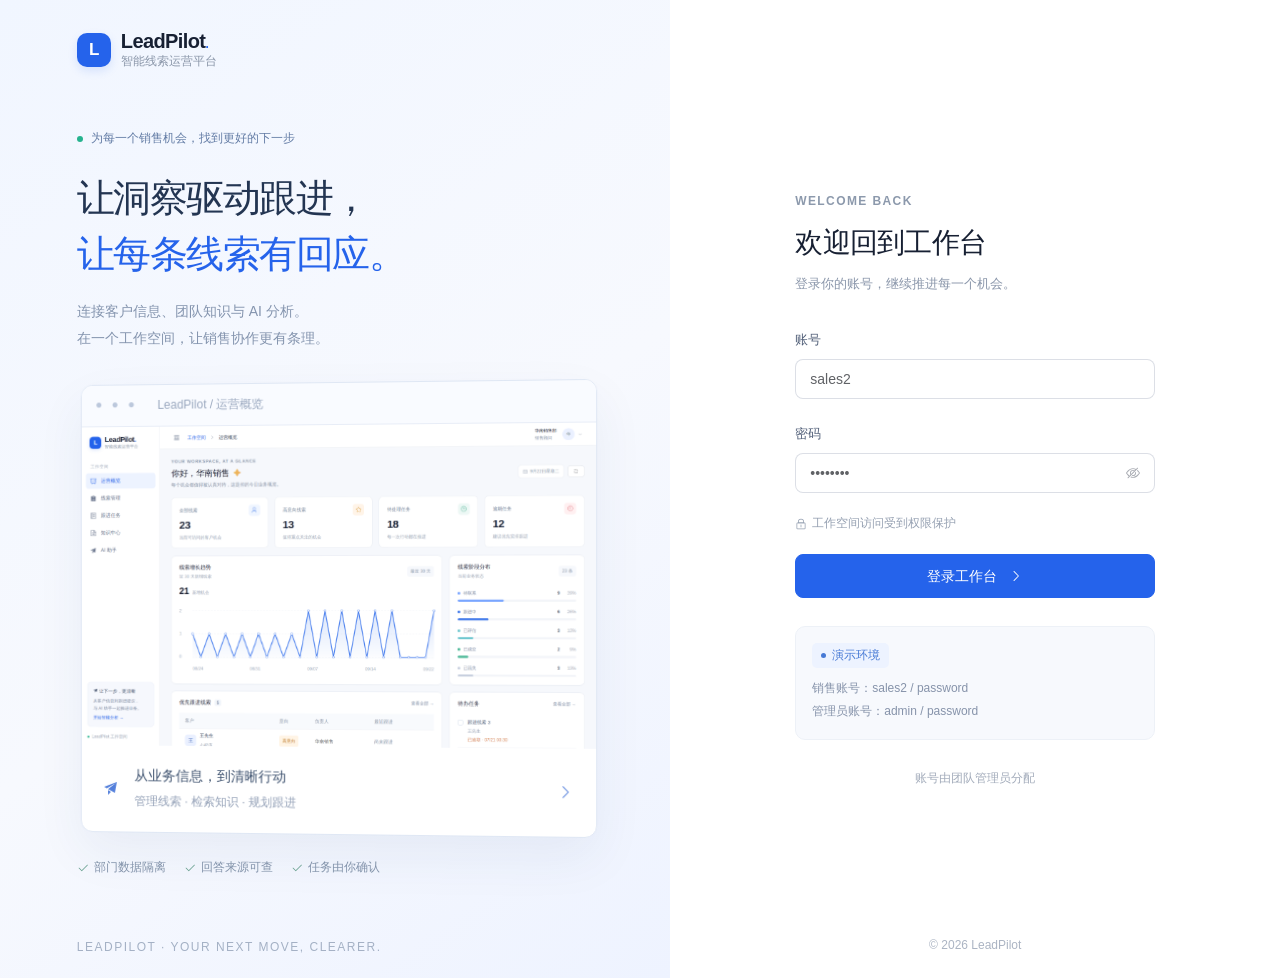
==== commit 919678d9: "deploy: restore demo environment" ====
--- a/index.html
+++ b/index.html
@@ -5,7 +5,7 @@
     <meta name="viewport" content="width=device-width, initial-scale=1.0" />
     <meta name="theme-color" content="#152921" />
     <title>LeadPilot 线索运营台</title>
-    <script type="module" crossorigin src="/assets/index-BBjJSBYx.js"></script>
+    <script type="module" crossorigin src="/assets/index-CC346B5m.js"></script>
     <link rel="stylesheet" crossorigin href="/assets/index-i3-gqERz.css">
   </head>
   <body><div id="app"></div></body>
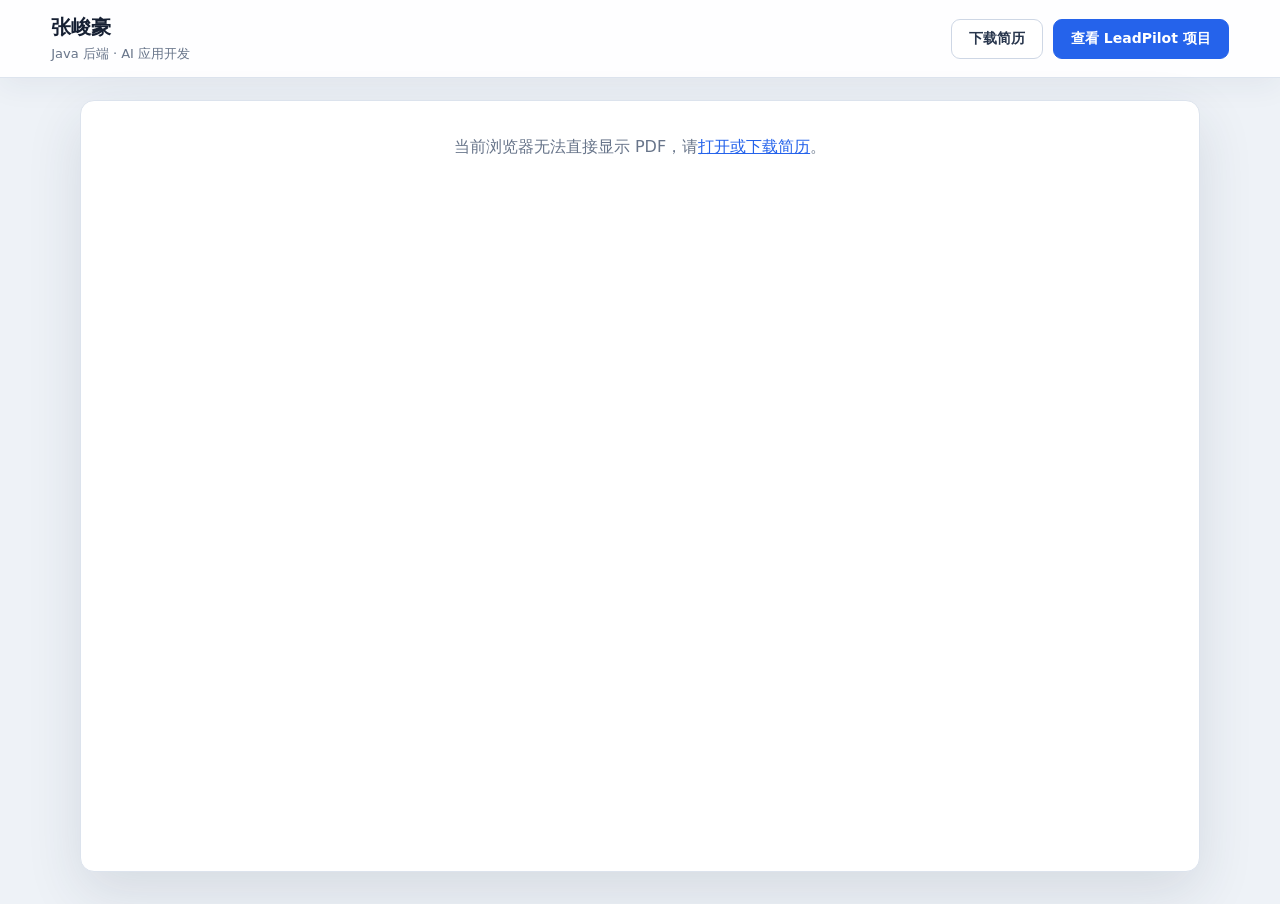
==== commit 07b7317d: "deploy: add resume homepage and move LeadPilot" ====
--- a/index.html
+++ b/index.html
@@ -3,10 +3,90 @@
   <head>
     <meta charset="UTF-8" />
     <meta name="viewport" content="width=device-width, initial-scale=1.0" />
-    <meta name="theme-color" content="#152921" />
-    <title>LeadPilot 线索运营台</title>
-    <script type="module" crossorigin src="/assets/index-CC346B5m.js"></script>
-    <link rel="stylesheet" crossorigin href="/assets/index-i3-gqERz.css">
+    <meta name="description" content="张峻豪｜Java 后端与 AI 应用开发简历" />
+    <title>张峻豪｜Java 后端 · AI 应用开发</title>
+    <style>
+      :root {
+        color-scheme: light;
+        font-family: Inter, "PingFang SC", "Microsoft YaHei", system-ui, sans-serif;
+        background: #eef2f7;
+        color: #162033;
+      }
+      * { box-sizing: border-box; }
+      body { margin: 0; min-height: 100vh; }
+      header {
+        min-height: 74px;
+        padding: 14px clamp(18px, 4vw, 52px);
+        display: flex;
+        align-items: center;
+        justify-content: space-between;
+        gap: 20px;
+        background: rgba(255, 255, 255, .96);
+        border-bottom: 1px solid #dde4ee;
+        box-shadow: 0 8px 30px rgba(31, 48, 78, .06);
+      }
+      .identity { display: flex; flex-direction: column; gap: 4px; }
+      h1 { margin: 0; font-size: 20px; letter-spacing: -.3px; }
+      .identity span { color: #68758a; font-size: 13px; }
+      nav { display: flex; align-items: center; gap: 10px; }
+      a.button {
+        display: inline-flex;
+        align-items: center;
+        justify-content: center;
+        min-height: 40px;
+        padding: 0 17px;
+        border-radius: 9px;
+        text-decoration: none;
+        font-size: 14px;
+        font-weight: 600;
+        border: 1px solid #ced7e5;
+        background: #fff;
+        color: #28364d;
+      }
+      a.primary { color: #fff; background: #2563eb; border-color: #2563eb; }
+      main { padding: 22px clamp(10px, 3vw, 34px) 32px; }
+      .resume-shell {
+        width: min(1120px, 100%);
+        height: calc(100vh - 128px);
+        min-height: 680px;
+        margin: 0 auto;
+        overflow: hidden;
+        background: #fff;
+        border: 1px solid #dce3ed;
+        border-radius: 14px;
+        box-shadow: 0 20px 55px rgba(31, 48, 78, .12);
+      }
+      object { width: 100%; height: 100%; border: 0; }
+      .fallback { padding: 36px; text-align: center; color: #68758a; }
+      .fallback a { color: #2563eb; }
+      @media (max-width: 680px) {
+        header { align-items: flex-start; flex-direction: column; }
+        nav { width: 100%; }
+        a.button { flex: 1; }
+        main { padding-top: 12px; }
+        .resume-shell { height: calc(100vh - 156px); min-height: 560px; border-radius: 8px; }
+      }
+    </style>
   </head>
-  <body><div id="app"></div></body>
+  <body>
+    <header>
+      <div class="identity">
+        <h1>张峻豪</h1>
+        <span>Java 后端 · AI 应用开发</span>
+      </div>
+      <nav aria-label="主页操作">
+        <a class="button" href="/resume.pdf" download>下载简历</a>
+        <a class="button primary" href="/leadpilot/">查看 LeadPilot 项目</a>
+      </nav>
+    </header>
+    <main>
+      <section class="resume-shell" aria-label="张峻豪的简历">
+        <object data="/resume.pdf#view=FitH" type="application/pdf">
+          <div class="fallback">
+            当前浏览器无法直接显示 PDF，请<a href="/resume.pdf">打开或下载简历</a>。
+          </div>
+        </object>
+      </section>
+    </main>
+  </body>
 </html>
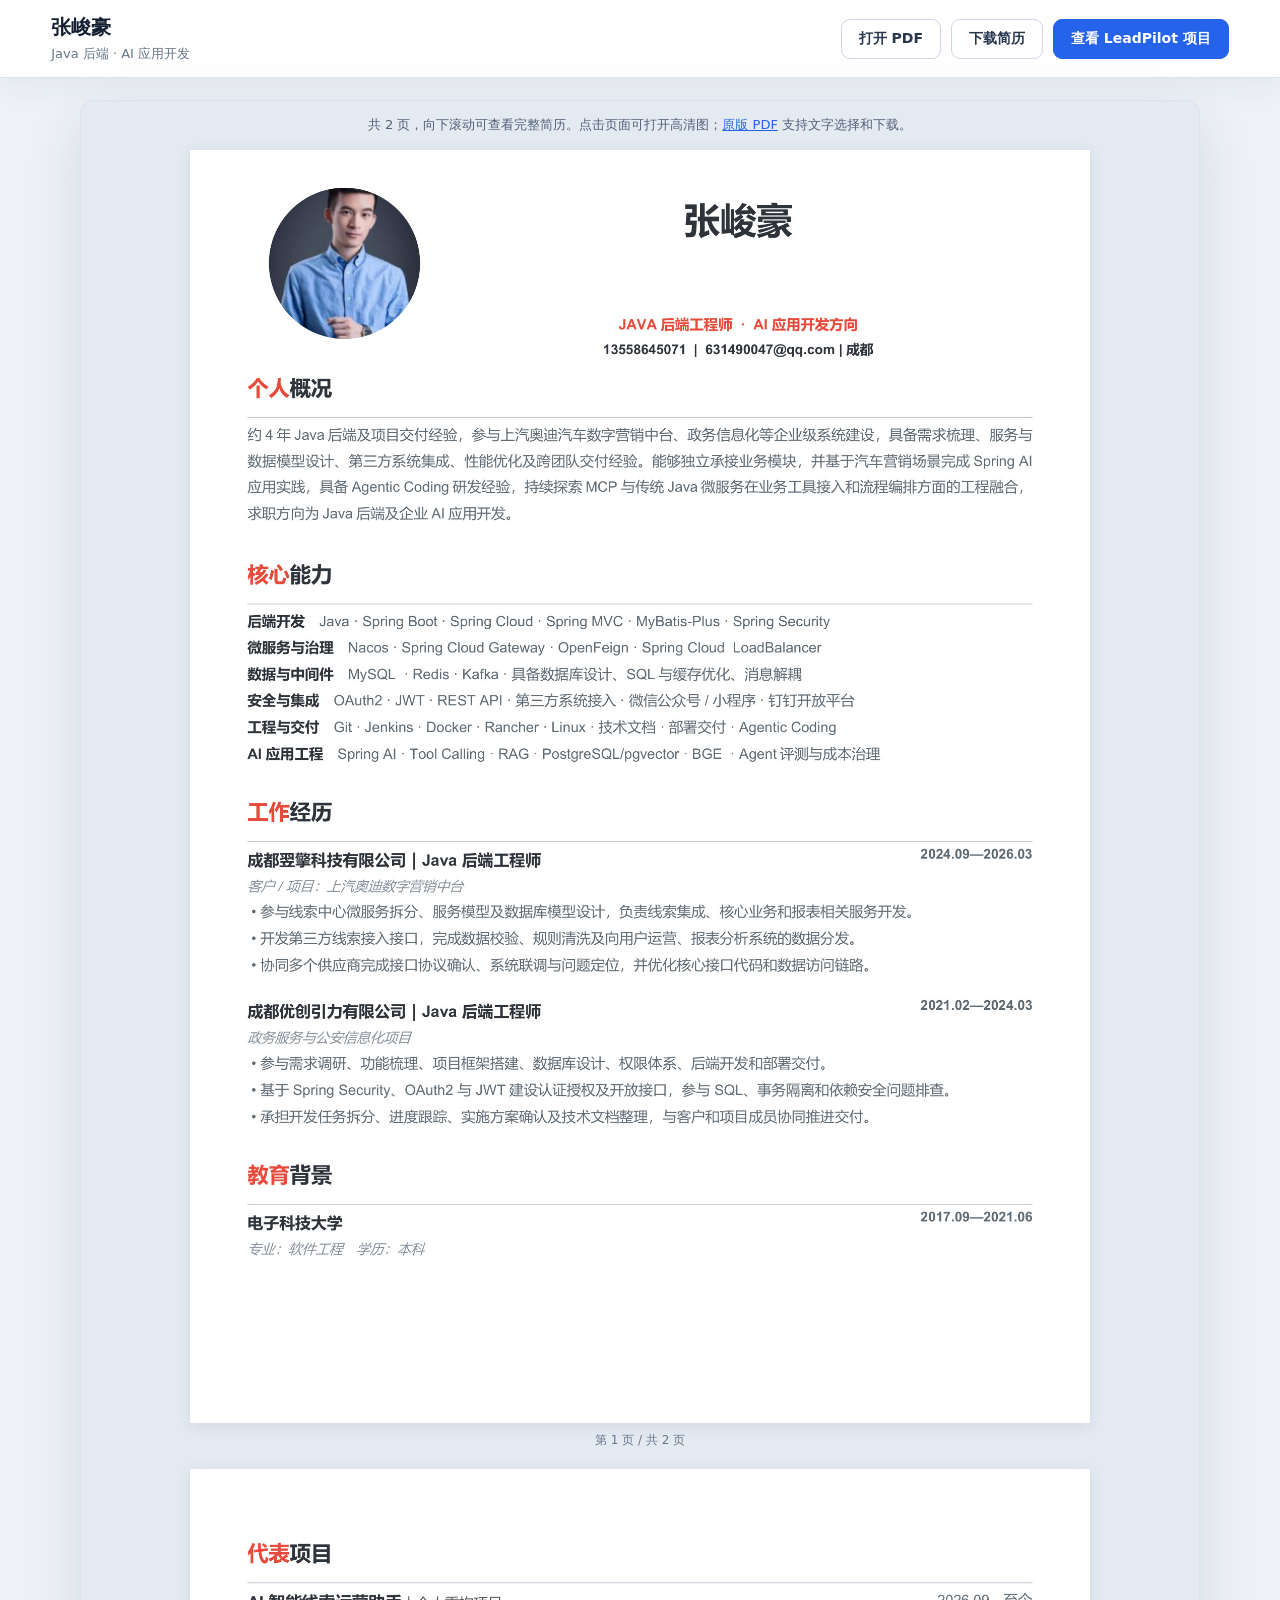
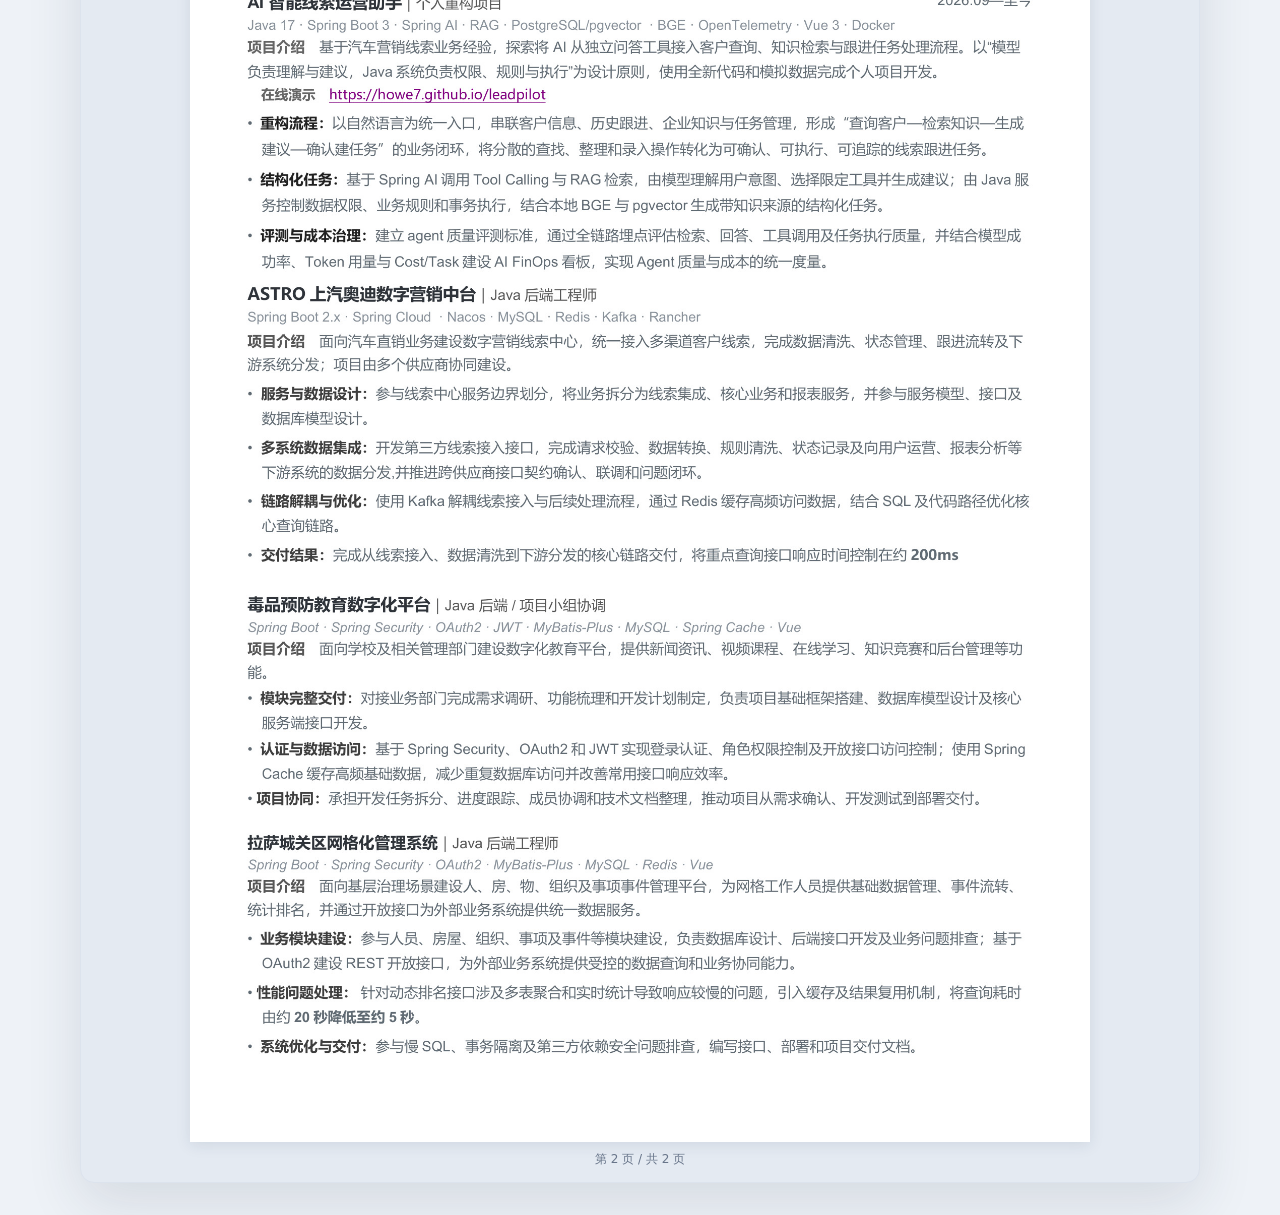
==== commit 40f32e8c: "fix: update resume and show all pages on mobile" ====
--- a/index.html
+++ b/index.html
@@ -28,7 +28,7 @@
       .identity { display: flex; flex-direction: column; gap: 4px; }
       h1 { margin: 0; font-size: 20px; letter-spacing: -.3px; }
       .identity span { color: #68758a; font-size: 13px; }
-      nav { display: flex; align-items: center; gap: 10px; }
+      nav { display: flex; flex-wrap: wrap; align-items: center; gap: 10px; }
       a.button {
         display: inline-flex;
         align-items: center;
@@ -47,24 +47,27 @@
       main { padding: 22px clamp(10px, 3vw, 34px) 32px; }
       .resume-shell {
         width: min(1120px, 100%);
-        height: calc(100vh - 128px);
-        min-height: 680px;
         margin: 0 auto;
-        overflow: hidden;
-        background: #fff;
+        background: #e4eaf2;
         border: 1px solid #dce3ed;
         border-radius: 14px;
         box-shadow: 0 20px 55px rgba(31, 48, 78, .12);
+        padding: 14px;
       }
-      object { width: 100%; height: 100%; border: 0; }
-      .fallback { padding: 36px; text-align: center; color: #68758a; }
-      .fallback a { color: #2563eb; }
+      .reader-note { margin: 0 0 14px; color: #526078; font-size: 13px; text-align: center; line-height: 1.6; }
+      .reader-note a { color: #2563eb; }
+      figure { margin: 0 0 20px; }
+      figure:last-child { margin-bottom: 0; }
+      .resume-page { display: block; width: 100%; max-width: 900px; margin: 0 auto; color: #2563eb; }
+      .resume-page img { display: block; width: 100%; height: auto; background: #fff; box-shadow: 0 3px 14px rgba(31, 48, 78, .10); }
+      figcaption { margin-top: 9px; text-align: center; font-size: 12px; color: #68758a; }
       @media (max-width: 680px) {
         header { align-items: flex-start; flex-direction: column; }
         nav { width: 100%; }
-        a.button { flex: 1; }
+        a.button { flex: 1 1 100px; padding: 0 10px; }
         main { padding-top: 12px; }
-        .resume-shell { height: calc(100vh - 156px); min-height: 560px; border-radius: 8px; }
+        .resume-shell { border-radius: 8px; padding: 6px; }
+        .reader-note { padding: 4px 6px; }
       }
     </style>
   </head>
@@ -75,17 +78,26 @@
         <span>Java 后端 · AI 应用开发</span>
       </div>
       <nav aria-label="主页操作">
-        <a class="button" href="/resume.pdf" download>下载简历</a>
+        <a class="button" href="/resume.pdf?v=7e0385ed3cc0" target="_blank" rel="noopener">打开 PDF</a>
+        <a class="button" href="/resume.pdf?v=7e0385ed3cc0" download="张峻豪-Java后端-AI应用开发.pdf">下载简历</a>
         <a class="button primary" href="/leadpilot/">查看 LeadPilot 项目</a>
       </nav>
     </header>
     <main>
       <section class="resume-shell" aria-label="张峻豪的简历">
-        <object data="/resume.pdf#view=FitH" type="application/pdf">
-          <div class="fallback">
-            当前浏览器无法直接显示 PDF，请<a href="/resume.pdf">打开或下载简历</a>。
-          </div>
-        </object>
+        <p class="reader-note">共 2 页，向下滚动可查看完整简历。点击页面可打开高清图；<a href="/resume.pdf?v=7e0385ed3cc0" target="_blank" rel="noopener">原版 PDF</a> 支持文字选择和下载。</p>
+        <figure>
+          <a class="resume-page" href="/resume-pages/resume-7e0385ed3cc0-page-1.jpg" target="_blank" rel="noopener" aria-label="打开简历第 1 页高清图">
+            <img src="/resume-pages/resume-7e0385ed3cc0-page-1.jpg" width="1786" height="2526" alt="张峻豪的 Java 后端与 AI 应用开发简历，第 1 页，共 2 页" fetchpriority="high" />
+          </a>
+          <figcaption>第 1 页 / 共 2 页</figcaption>
+        </figure>
+        <figure>
+          <a class="resume-page" href="/resume-pages/resume-7e0385ed3cc0-page-2.jpg" target="_blank" rel="noopener" aria-label="打开简历第 2 页高清图">
+            <img src="/resume-pages/resume-7e0385ed3cc0-page-2.jpg" width="1786" height="2526" alt="张峻豪的 Java 后端与 AI 应用开发简历，第 2 页，共 2 页" loading="lazy" decoding="async" />
+          </a>
+          <figcaption>第 2 页 / 共 2 页</figcaption>
+        </figure>
       </section>
     </main>
   </body>
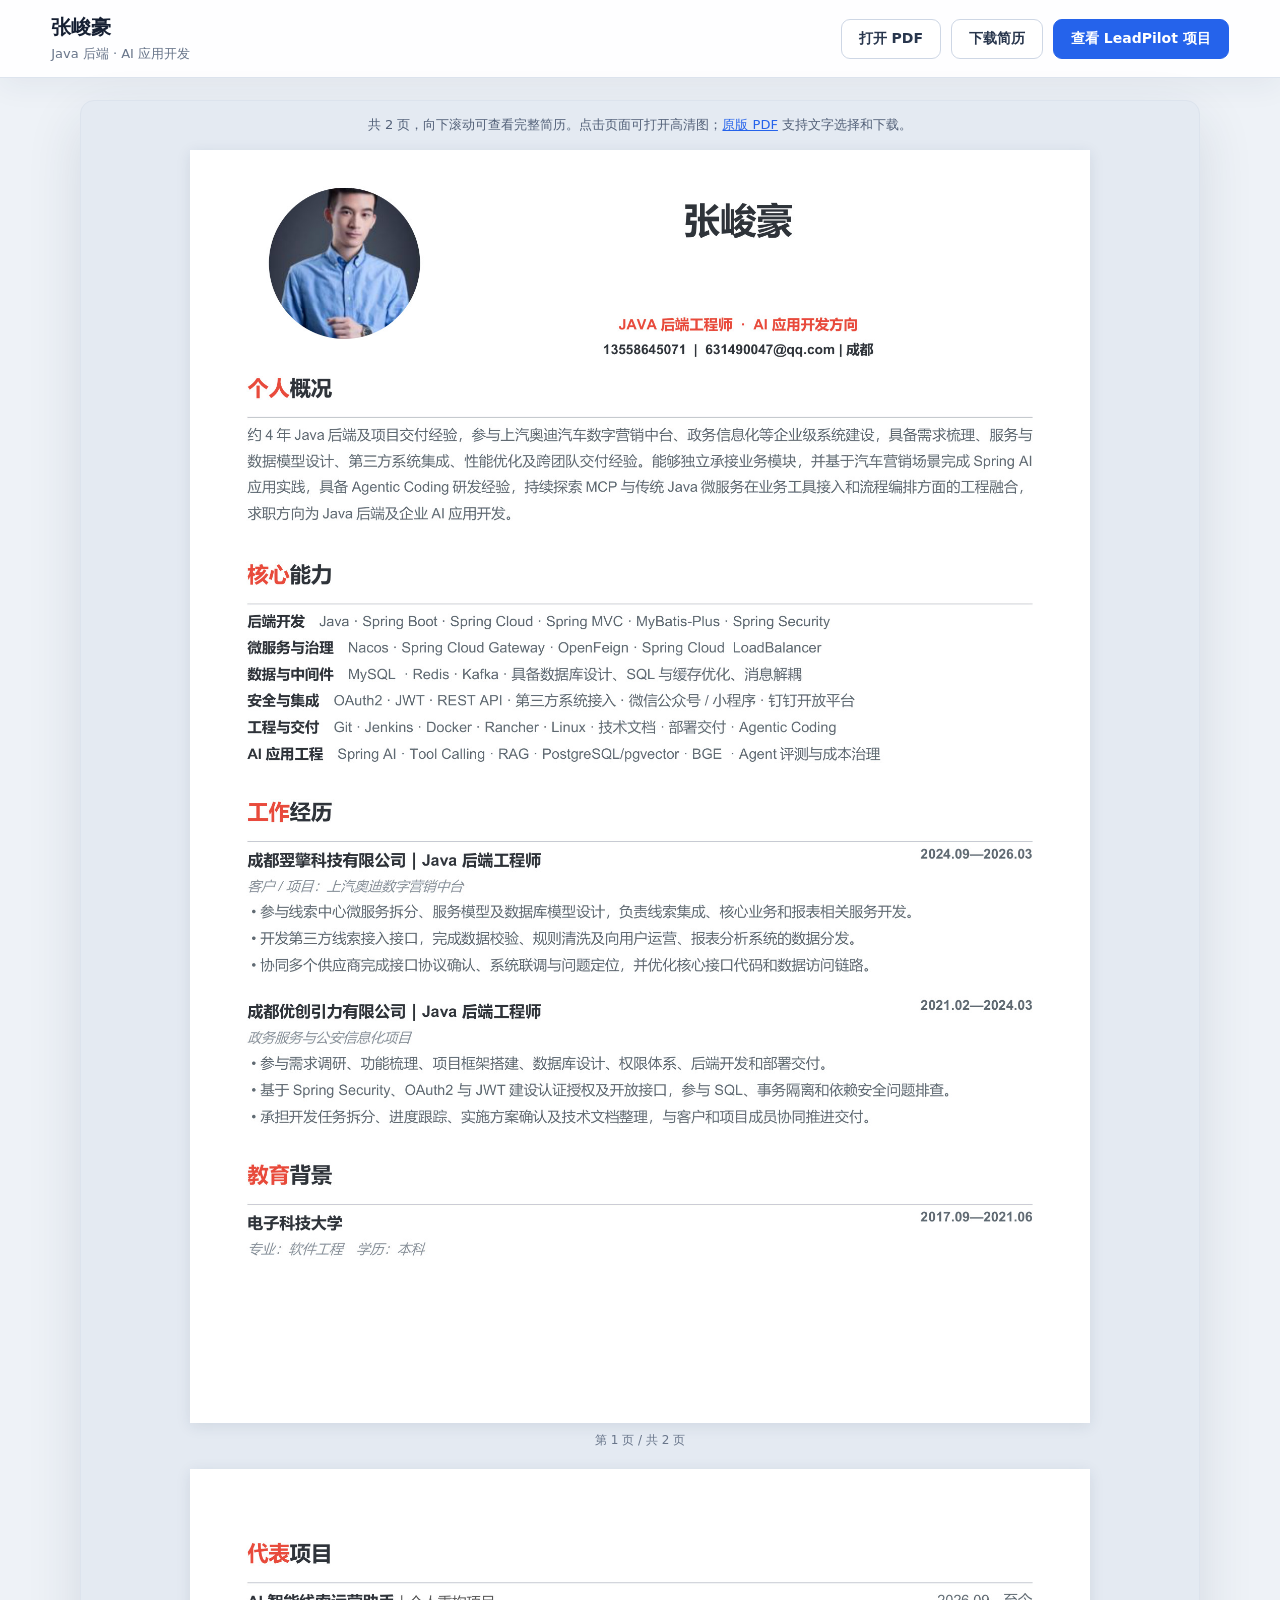
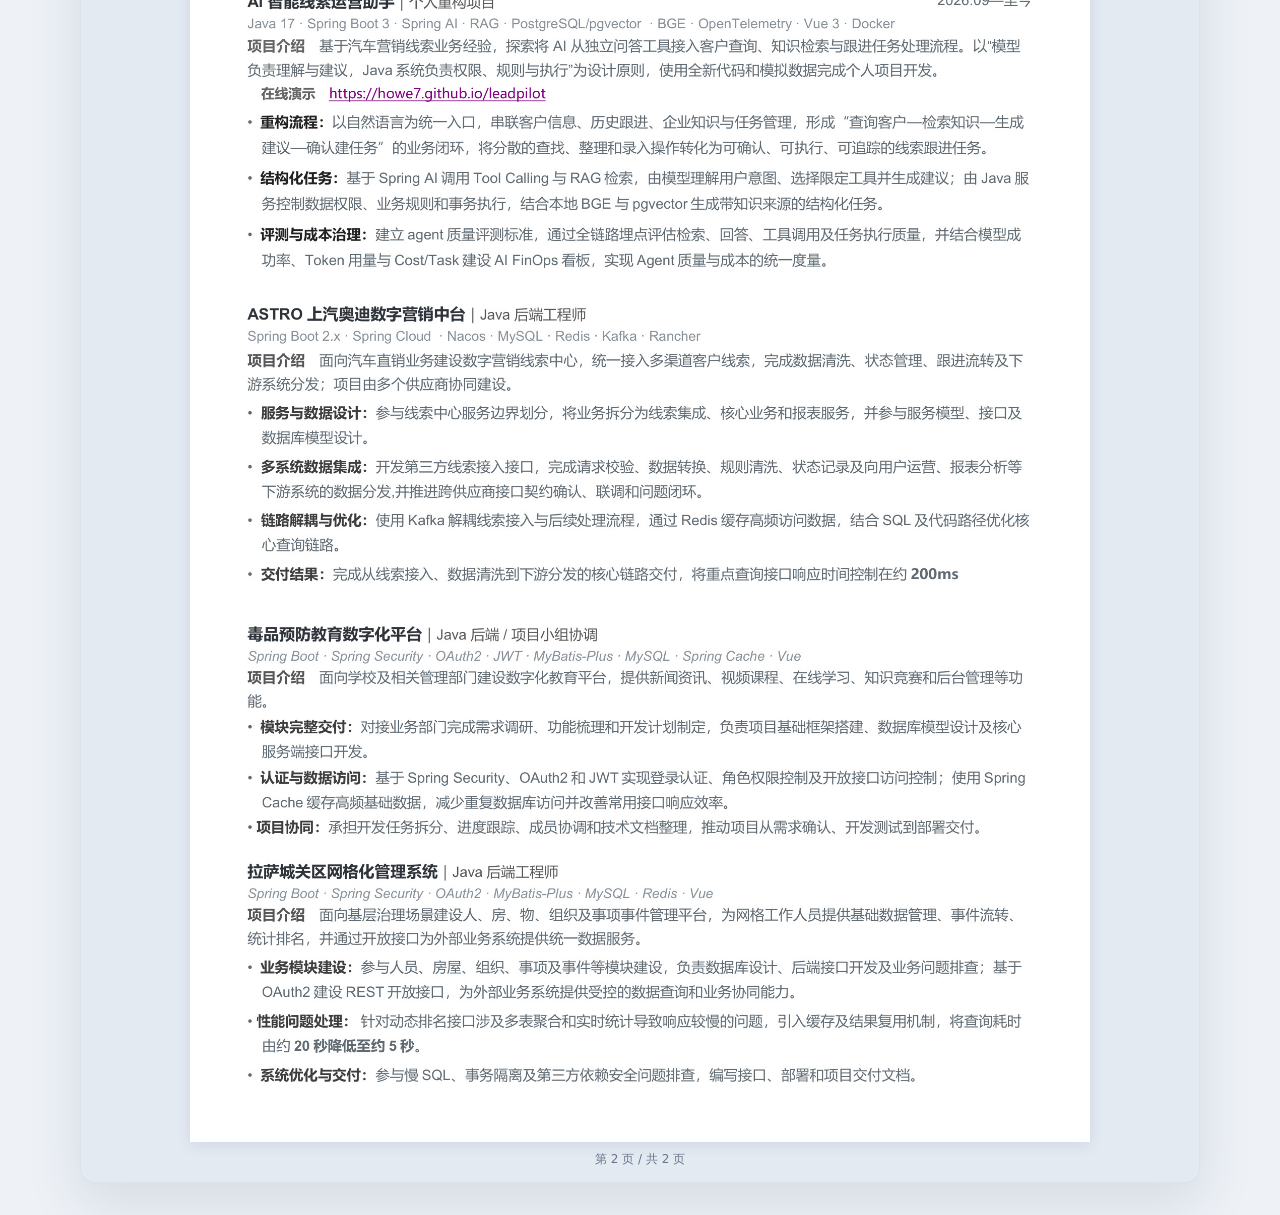
==== commit c368ca35: "deploy: refresh resume and latest LeadPilot release" ====
--- a/index.html
+++ b/index.html
@@ -39,6 +39,7 @@
         text-decoration: none;
         font-size: 14px;
         font-weight: 600;
+        white-space: nowrap;
         border: 1px solid #ced7e5;
         background: #fff;
         color: #28364d;
@@ -65,6 +66,7 @@
         header { align-items: flex-start; flex-direction: column; }
         nav { width: 100%; }
         a.button { flex: 1 1 100px; padding: 0 10px; }
+        a.primary { flex-basis: 100%; }
         main { padding-top: 12px; }
         .resume-shell { border-radius: 8px; padding: 6px; }
         .reader-note { padding: 4px 6px; }
@@ -78,23 +80,23 @@
         <span>Java 后端 · AI 应用开发</span>
       </div>
       <nav aria-label="主页操作">
-        <a class="button" href="/resume.pdf?v=7e0385ed3cc0" target="_blank" rel="noopener">打开 PDF</a>
-        <a class="button" href="/resume.pdf?v=7e0385ed3cc0" download="张峻豪-Java后端-AI应用开发.pdf">下载简历</a>
+        <a class="button" href="/resume.pdf?v=0362232bcda8" target="_blank" rel="noopener">打开 PDF</a>
+        <a class="button" href="/resume.pdf?v=0362232bcda8" download="张峻豪-Java后端-AI应用开发.pdf">下载简历</a>
         <a class="button primary" href="/leadpilot/">查看 LeadPilot 项目</a>
       </nav>
     </header>
     <main>
       <section class="resume-shell" aria-label="张峻豪的简历">
-        <p class="reader-note">共 2 页，向下滚动可查看完整简历。点击页面可打开高清图；<a href="/resume.pdf?v=7e0385ed3cc0" target="_blank" rel="noopener">原版 PDF</a> 支持文字选择和下载。</p>
+        <p class="reader-note">共 2 页，向下滚动可查看完整简历。点击页面可打开高清图；<a href="/resume.pdf?v=0362232bcda8" target="_blank" rel="noopener">原版 PDF</a> 支持文字选择和下载。</p>
         <figure>
-          <a class="resume-page" href="/resume-pages/resume-7e0385ed3cc0-page-1.jpg" target="_blank" rel="noopener" aria-label="打开简历第 1 页高清图">
-            <img src="/resume-pages/resume-7e0385ed3cc0-page-1.jpg" width="1786" height="2526" alt="张峻豪的 Java 后端与 AI 应用开发简历，第 1 页，共 2 页" fetchpriority="high" />
+          <a class="resume-page" href="/resume-pages/resume-0362232bcda8-page-1.jpg" target="_blank" rel="noopener" aria-label="打开简历第 1 页高清图">
+            <img src="/resume-pages/resume-0362232bcda8-page-1.jpg" width="1786" height="2526" alt="张峻豪的 Java 后端与 AI 应用开发简历，第 1 页，共 2 页" fetchpriority="high" />
           </a>
           <figcaption>第 1 页 / 共 2 页</figcaption>
         </figure>
         <figure>
-          <a class="resume-page" href="/resume-pages/resume-7e0385ed3cc0-page-2.jpg" target="_blank" rel="noopener" aria-label="打开简历第 2 页高清图">
-            <img src="/resume-pages/resume-7e0385ed3cc0-page-2.jpg" width="1786" height="2526" alt="张峻豪的 Java 后端与 AI 应用开发简历，第 2 页，共 2 页" loading="lazy" decoding="async" />
+          <a class="resume-page" href="/resume-pages/resume-0362232bcda8-page-2.jpg" target="_blank" rel="noopener" aria-label="打开简历第 2 页高清图">
+            <img src="/resume-pages/resume-0362232bcda8-page-2.jpg" width="1786" height="2526" alt="张峻豪的 Java 后端与 AI 应用开发简历，第 2 页，共 2 页" loading="lazy" decoding="async" />
           </a>
           <figcaption>第 2 页 / 共 2 页</figcaption>
         </figure>
